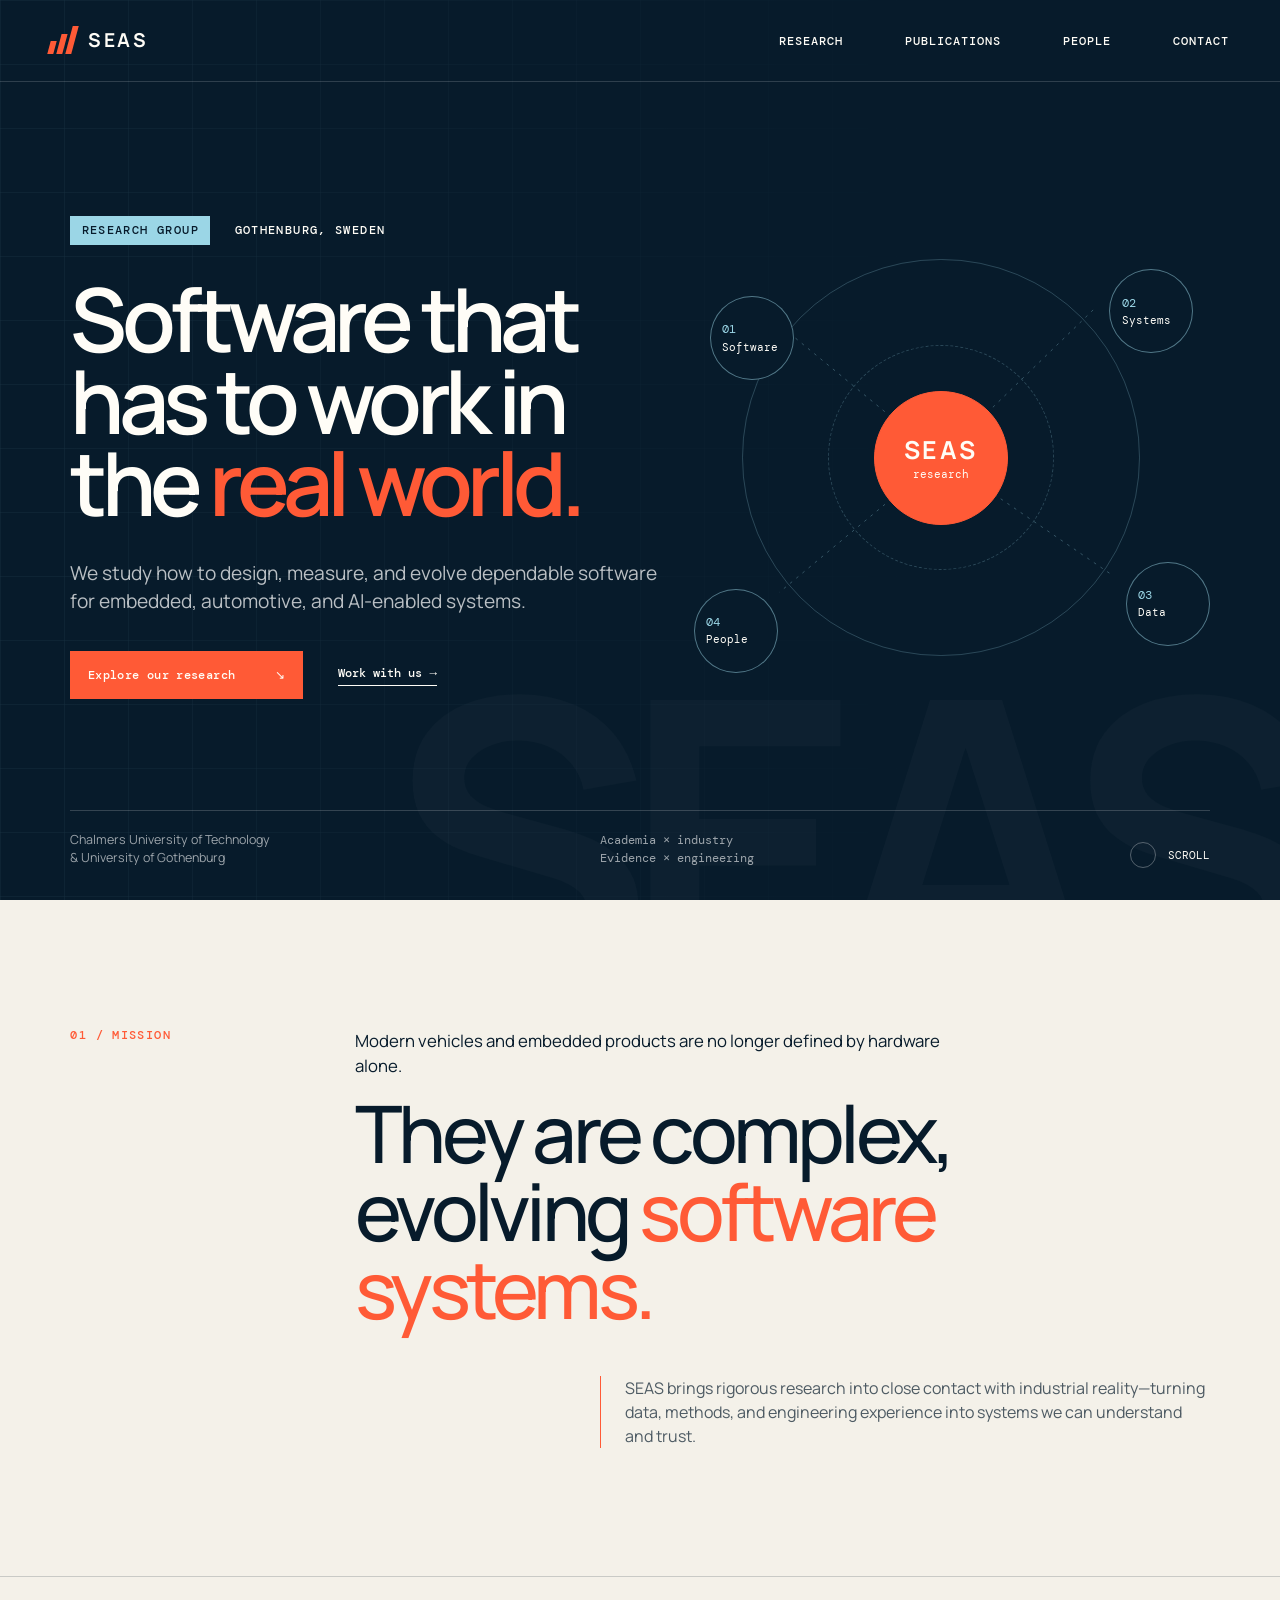
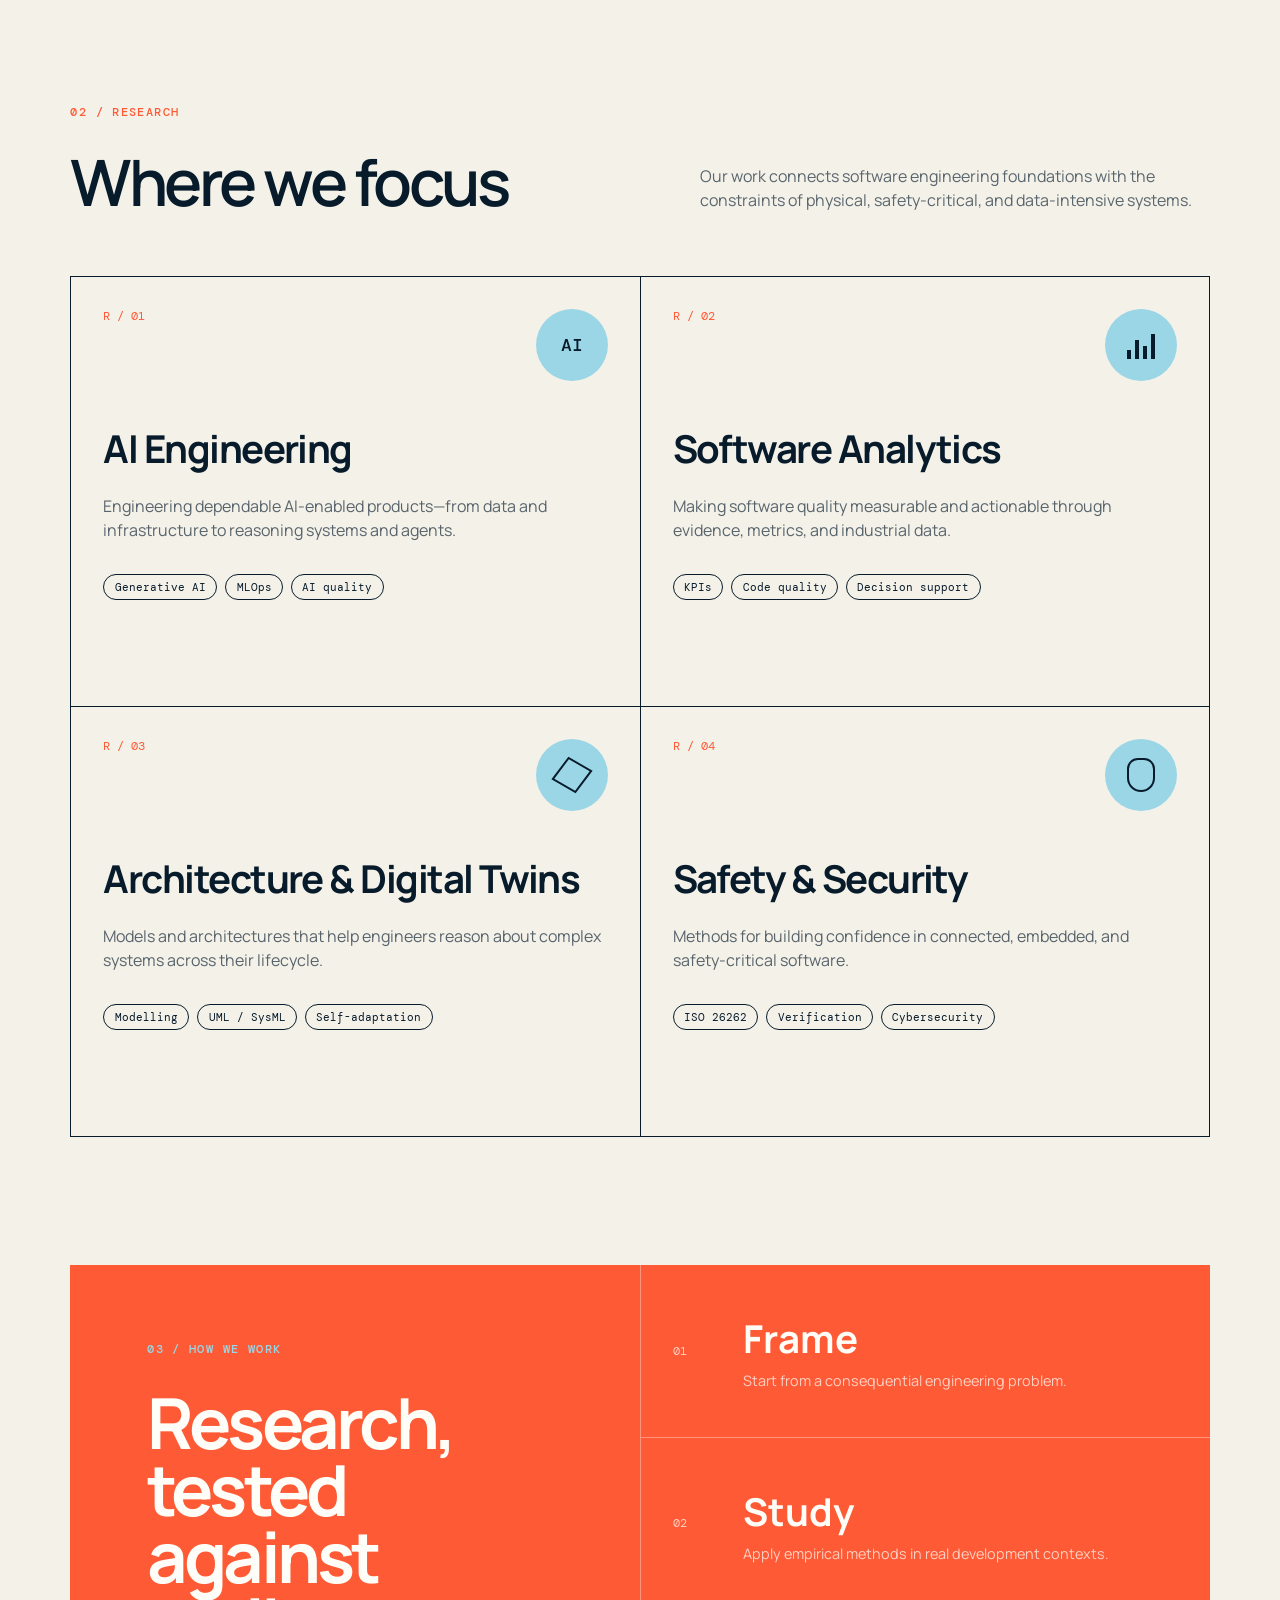
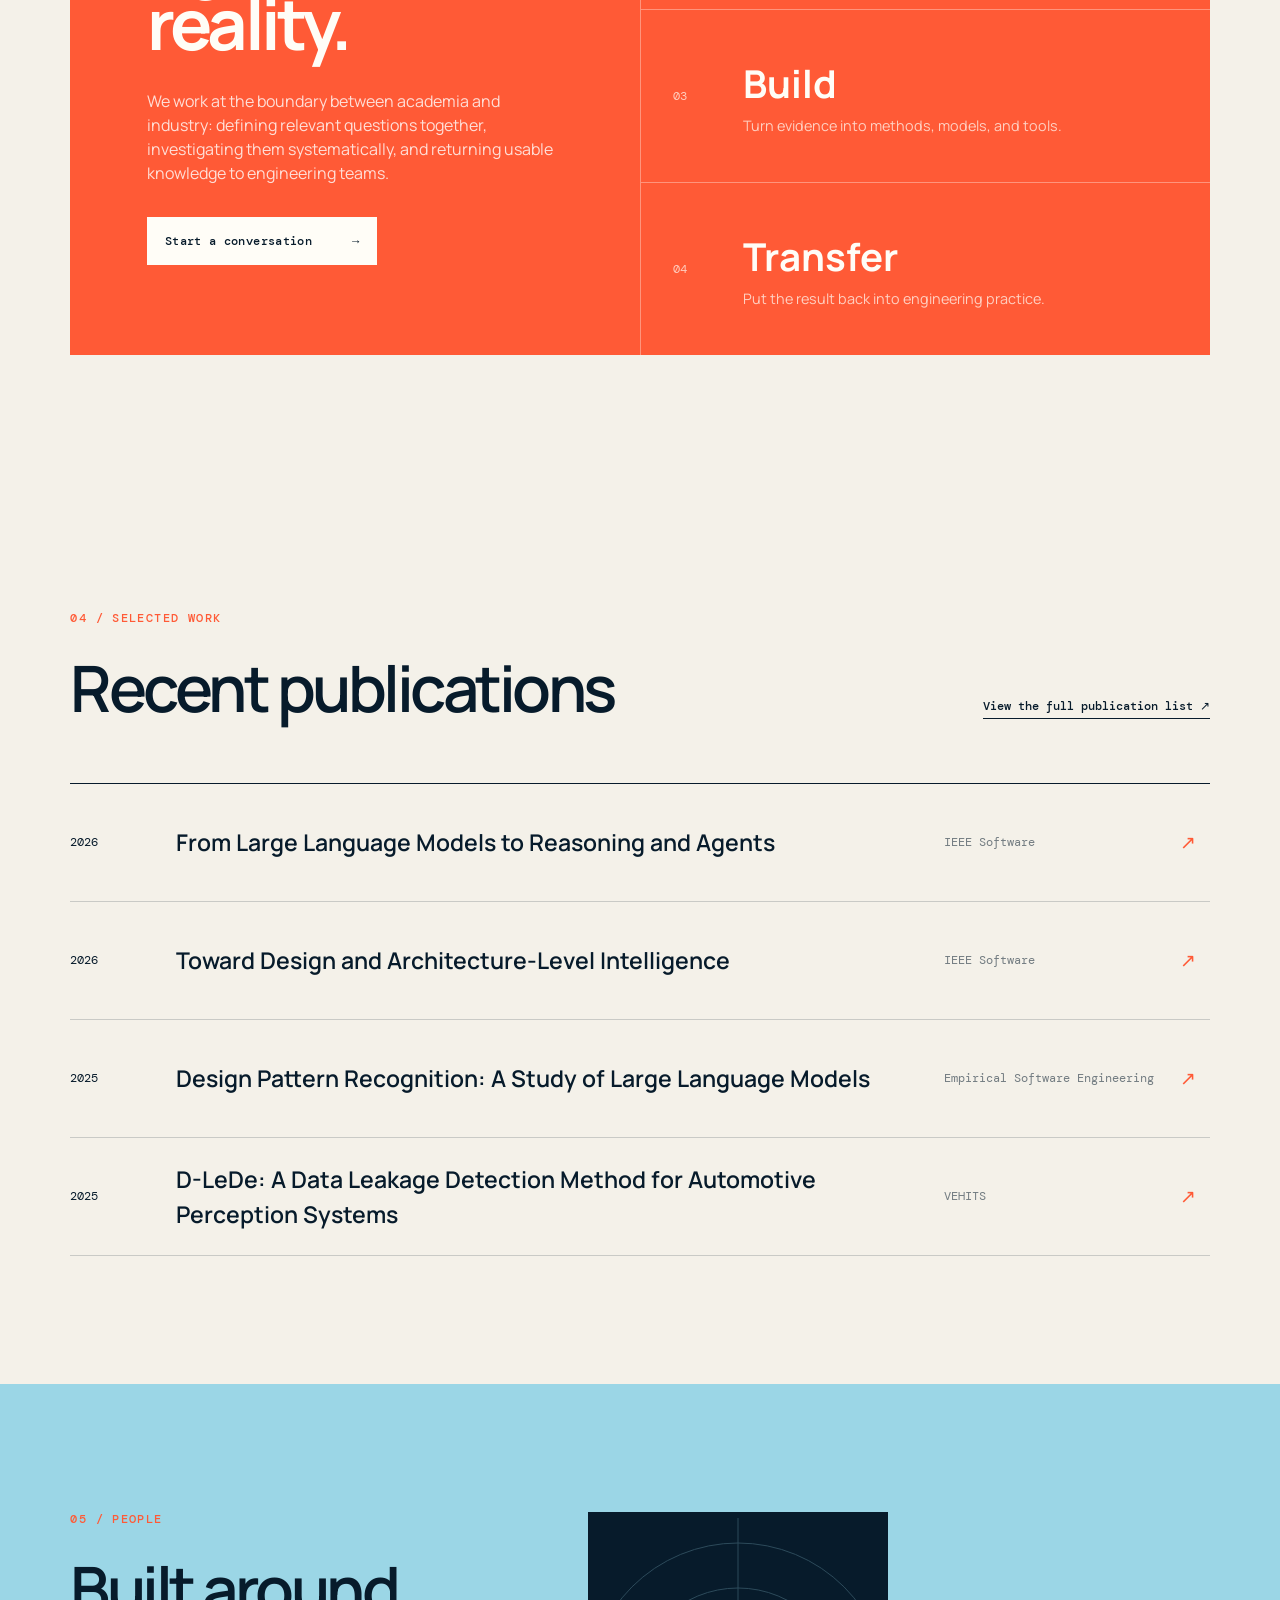
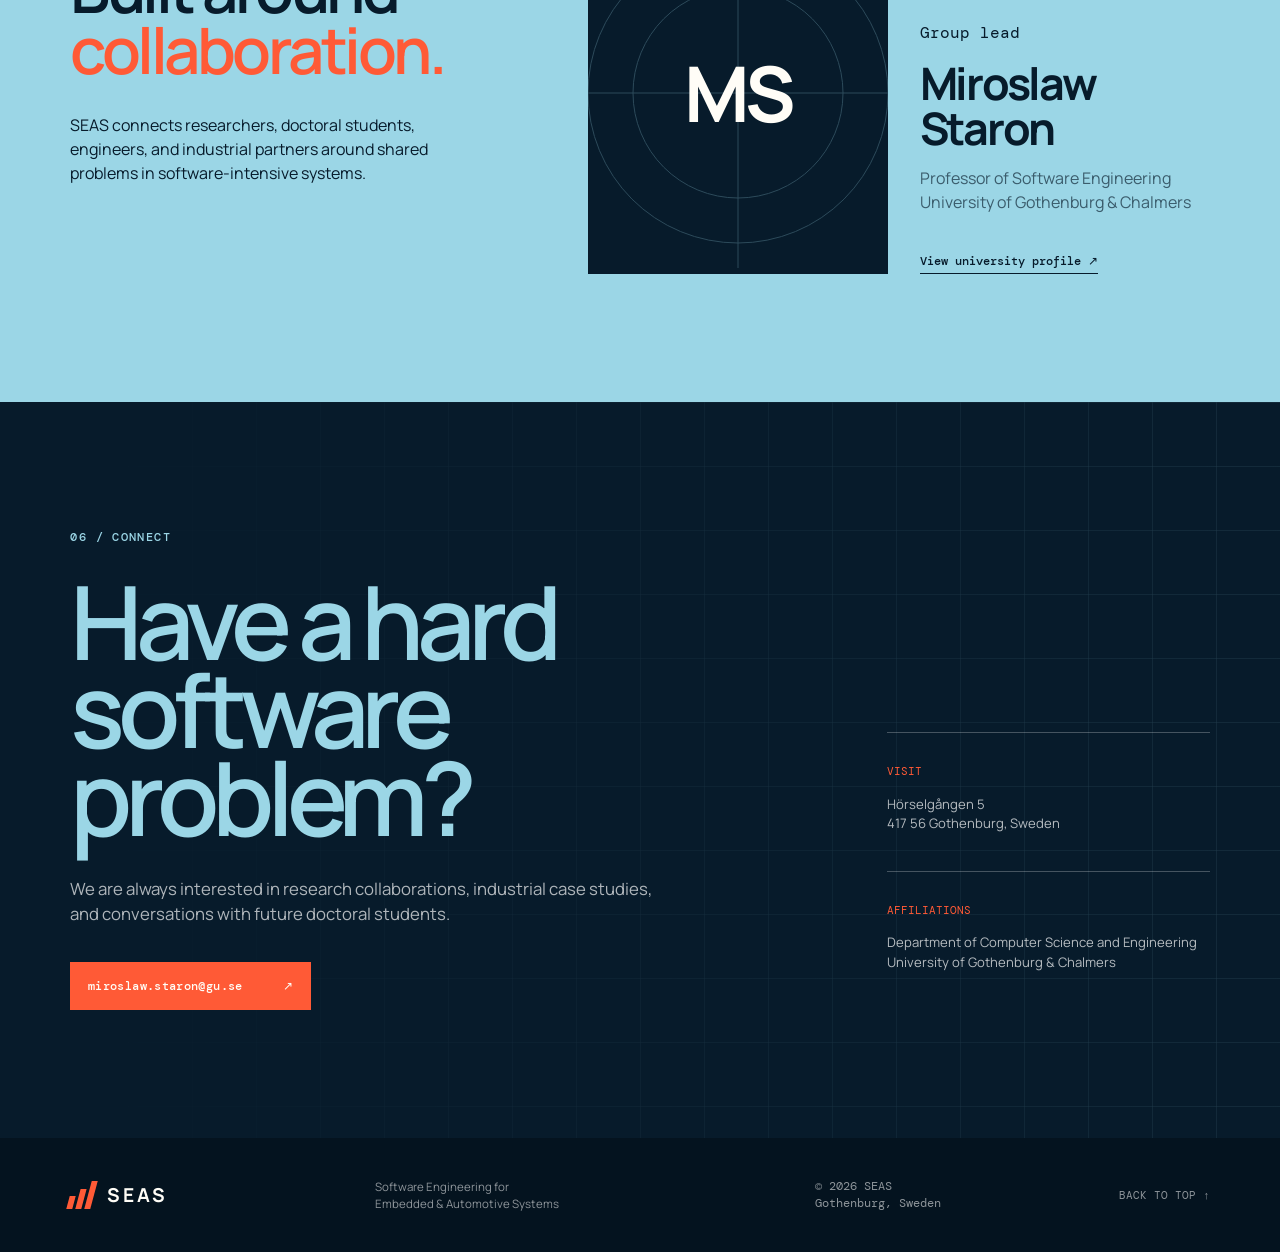
==== index.html @ 938ba0b6 "Build SEAS research group website" ====
<!doctype html>
<html lang="en">
<head>
  <meta charset="utf-8">
  <meta name="viewport" content="width=device-width, initial-scale=1">
  <meta name="description" content="SEAS researches how to engineer dependable software for embedded, automotive, and AI-enabled systems.">
  <meta name="theme-color" content="#071b2b">
  <meta property="og:title" content="SEAS — Software Engineering for Embedded & Automotive Systems">
  <meta property="og:description" content="Researching dependable software for the systems that move through the real world.">
  <meta property="og:type" content="website">
  <title>SEAS — Software Engineering for Embedded & Automotive Systems</title>
  <link rel="icon" href="assets/favicon.svg" type="image/svg+xml">
  <link rel="manifest" href="site.webmanifest">
  <link rel="preconnect" href="https://fonts.googleapis.com">
  <link rel="preconnect" href="https://fonts.gstatic.com" crossorigin>
  <link href="https://fonts.googleapis.com/css2?family=DM+Mono:wght@400;500&family=Manrope:wght@400;500;600;700&display=swap" rel="stylesheet">
  <link rel="stylesheet" href="styles.css">
</head>
<body>
  <a class="skip-link" href="#main">Skip to content</a>

  <header class="site-header" data-header>
    <a class="brand" href="#top" aria-label="SEAS home">
      <span class="brand-mark" aria-hidden="true"><i></i><i></i><i></i></span>
      <span>SEAS</span>
    </a>
    <nav class="desktop-nav" aria-label="Primary navigation">
      <a href="#research">Research</a>
      <a href="#publications">Publications</a>
      <a href="#people">People</a>
      <a href="#contact">Contact</a>
    </nav>
    <button class="menu-button" type="button" aria-expanded="false" aria-controls="mobile-menu" data-menu-button>
      <span></span><span></span><span class="sr-only">Open menu</span>
    </button>
    <nav class="mobile-nav" id="mobile-menu" aria-label="Mobile navigation" data-mobile-menu>
      <a href="#research">Research</a>
      <a href="#publications">Publications</a>
      <a href="#people">People</a>
      <a href="#contact">Contact</a>
    </nav>
  </header>

  <main id="main">
    <section class="hero" id="top">
      <div class="hero-grid" aria-hidden="true"></div>
      <div class="hero-copy reveal">
        <p class="eyebrow"><span>Research group</span> Gothenburg, Sweden</p>
        <h1>Software that has to work in the <em>real world.</em></h1>
        <p class="hero-intro">We study how to design, measure, and evolve dependable software for embedded, automotive, and AI-enabled systems.</p>
        <div class="hero-actions">
          <a class="button button-primary" href="#research">Explore our research <span aria-hidden="true">↘</span></a>
          <a class="text-link" href="#contact">Work with us <span aria-hidden="true">→</span></a>
        </div>
      </div>

      <div class="system-map reveal" aria-label="Illustration connecting software, systems, data, and people">
        <div class="map-orbit orbit-one"></div>
        <div class="map-orbit orbit-two"></div>
        <div class="map-node map-core"><span>SEAS</span><small>research</small></div>
        <div class="map-node node-a"><span>01</span><small>Software</small></div>
        <div class="map-node node-b"><span>02</span><small>Systems</small></div>
        <div class="map-node node-c"><span>03</span><small>Data</small></div>
        <div class="map-node node-d"><span>04</span><small>People</small></div>
        <svg viewBox="0 0 600 600" aria-hidden="true">
          <path d="M300 300 L130 160 M300 300 L470 135 M300 300 L490 430 M300 300 L120 450"/>
        </svg>
      </div>

      <div class="hero-foot reveal">
        <p>Chalmers University of Technology<br>&amp; University of Gothenburg</p>
        <p class="mono">Academia × industry<br>Evidence × engineering</p>
        <a href="#research" class="scroll-cue" aria-label="Scroll to research"><span></span>Scroll</a>
      </div>
    </section>

    <section class="statement section-pad">
      <p class="section-index">01 / Mission</p>
      <div class="statement-copy reveal">
        <p>Modern vehicles and embedded products are no longer defined by hardware alone.</p>
        <h2>They are complex, evolving <span>software systems.</span></h2>
        <p class="statement-note">SEAS brings rigorous research into close contact with industrial reality—turning data, methods, and engineering experience into systems we can understand and trust.</p>
      </div>
    </section>

    <section class="research section-pad" id="research">
      <div class="section-heading reveal">
        <div>
          <p class="section-index">02 / Research</p>
          <h2>Where we focus</h2>
        </div>
        <p>Our work connects software engineering foundations with the constraints of physical, safety-critical, and data-intensive systems.</p>
      </div>

      <div class="research-grid">
        <article class="research-card reveal">
          <p class="card-number">R / 01</p>
          <div class="card-symbol" aria-hidden="true"><span>AI</span></div>
          <h3>AI Engineering</h3>
          <p>Engineering dependable AI-enabled products—from data and infrastructure to reasoning systems and agents.</p>
          <ul><li>Generative AI</li><li>MLOps</li><li>AI quality</li></ul>
        </article>
        <article class="research-card reveal">
          <p class="card-number">R / 02</p>
          <div class="card-symbol symbol-bars" aria-hidden="true"><i></i><i></i><i></i><i></i></div>
          <h3>Software Analytics</h3>
          <p>Making software quality measurable and actionable through evidence, metrics, and industrial data.</p>
          <ul><li>KPIs</li><li>Code quality</li><li>Decision support</li></ul>
        </article>
        <article class="research-card reveal">
          <p class="card-number">R / 03</p>
          <div class="card-symbol symbol-cube" aria-hidden="true"><i></i></div>
          <h3>Architecture &amp; Digital Twins</h3>
          <p>Models and architectures that help engineers reason about complex systems across their lifecycle.</p>
          <ul><li>Modelling</li><li>UML / SysML</li><li>Self-adaptation</li></ul>
        </article>
        <article class="research-card reveal">
          <p class="card-number">R / 04</p>
          <div class="card-symbol symbol-shield" aria-hidden="true"><i></i></div>
          <h3>Safety &amp; Security</h3>
          <p>Methods for building confidence in connected, embedded, and safety-critical software.</p>
          <ul><li>ISO 26262</li><li>Verification</li><li>Cybersecurity</li></ul>
        </article>
      </div>
    </section>

    <section class="method section-pad">
      <div class="method-panel reveal">
        <div class="method-copy">
          <p class="section-index light">03 / How we work</p>
          <h2>Research, tested<br>against reality.</h2>
          <p>We work at the boundary between academia and industry: defining relevant questions together, investigating them systematically, and returning usable knowledge to engineering teams.</p>
          <a class="button button-light" href="#contact">Start a conversation <span aria-hidden="true">→</span></a>
        </div>
        <ol class="method-steps">
          <li><span>01</span><div><strong>Frame</strong><small>Start from a consequential engineering problem.</small></div></li>
          <li><span>02</span><div><strong>Study</strong><small>Apply empirical methods in real development contexts.</small></div></li>
          <li><span>03</span><div><strong>Build</strong><small>Turn evidence into methods, models, and tools.</small></div></li>
          <li><span>04</span><div><strong>Transfer</strong><small>Put the result back into engineering practice.</small></div></li>
        </ol>
      </div>
    </section>

    <section class="publications section-pad" id="publications">
      <div class="section-heading reveal">
        <div>
          <p class="section-index">04 / Selected work</p>
          <h2>Recent publications</h2>
        </div>
        <a class="text-link" href="https://www.gu.se/en/about/find-staff/miroslawstaron" target="_blank" rel="noopener">View the full publication list <span aria-hidden="true">↗</span></a>
      </div>

      <div class="publication-list reveal">
        <a class="publication" href="https://research.chalmers.se/en/person/miroslaw" target="_blank" rel="noopener">
          <span class="pub-year">2026</span>
          <span class="pub-title">From Large Language Models to Reasoning and Agents</span>
          <span class="pub-type">IEEE Software</span>
          <span class="pub-arrow" aria-hidden="true">↗</span>
        </a>
        <a class="publication" href="https://research.chalmers.se/en/person/miroslaw" target="_blank" rel="noopener">
          <span class="pub-year">2026</span>
          <span class="pub-title">Toward Design and Architecture-Level Intelligence</span>
          <span class="pub-type">IEEE Software</span>
          <span class="pub-arrow" aria-hidden="true">↗</span>
        </a>
        <a class="publication" href="https://www.gu.se/en/about/find-staff/miroslawstaron" target="_blank" rel="noopener">
          <span class="pub-year">2025</span>
          <span class="pub-title">Design Pattern Recognition: A Study of Large Language Models</span>
          <span class="pub-type">Empirical Software Engineering</span>
          <span class="pub-arrow" aria-hidden="true">↗</span>
        </a>
        <a class="publication" href="https://www.gu.se/en/about/find-staff/miroslawstaron" target="_blank" rel="noopener">
          <span class="pub-year">2025</span>
          <span class="pub-title">D-LeDe: A Data Leakage Detection Method for Automotive Perception Systems</span>
          <span class="pub-type">VEHITS</span>
          <span class="pub-arrow" aria-hidden="true">↗</span>
        </a>
      </div>
    </section>

    <section class="people section-pad" id="people">
      <div class="people-intro reveal">
        <p class="section-index">05 / People</p>
        <h2>Built around<br><span>collaboration.</span></h2>
        <p>SEAS connects researchers, doctoral students, engineers, and industrial partners around shared problems in software-intensive systems.</p>
      </div>
      <article class="lead-card reveal">
        <div class="portrait" aria-hidden="true">
          <span>MS</span>
          <svg viewBox="0 0 420 420"><circle cx="210" cy="210" r="150"/><circle cx="210" cy="210" r="105"/><path d="M35 210h350M210 35v350"/></svg>
        </div>
        <div class="lead-info">
          <p class="mono">Group lead</p>
          <h3>Miroslaw Staron</h3>
          <p>Professor of Software Engineering<br>University of Gothenburg &amp; Chalmers</p>
          <a class="text-link" href="https://www.gu.se/en/about/find-staff/miroslawstaron" target="_blank" rel="noopener">View university profile <span aria-hidden="true">↗</span></a>
        </div>
      </article>
    </section>

    <section class="contact" id="contact">
      <div class="contact-grid" aria-hidden="true"></div>
      <div class="contact-copy reveal">
        <p class="section-index light">06 / Connect</p>
        <h2>Have a hard<br>software problem?</h2>
        <p>We are always interested in research collaborations, industrial case studies, and conversations with future doctoral students.</p>
        <a class="button button-primary" href="mailto:miroslaw.staron@gu.se">miroslaw.staron@gu.se <span aria-hidden="true">↗</span></a>
      </div>
      <div class="contact-meta reveal">
        <div><span>Visit</span><p>Hörselgången 5<br>417 56 Gothenburg, Sweden</p></div>
        <div><span>Affiliations</span><p>Department of Computer Science and Engineering<br>University of Gothenburg &amp; Chalmers</p></div>
      </div>
    </section>
  </main>

  <footer>
    <a class="brand footer-brand" href="#top"><span class="brand-mark" aria-hidden="true"><i></i><i></i><i></i></span><span>SEAS</span></a>
    <p>Software Engineering for<br>Embedded &amp; Automotive Systems</p>
    <p class="mono">© <span data-year></span> SEAS<br>Gothenburg, Sweden</p>
    <a href="#top" class="back-top">Back to top ↑</a>
  </footer>

  <script src="script.js"></script>
</body>
</html>
---- styles.css ----
:root {
  --ink: #071b2b;
  --ink-2: #102f45;
  --paper: #f4f1e9;
  --white: #fffdf7;
  --orange: #ff5a36;
  --sky: #9bd6e6;
  --line: rgba(7, 27, 43, .18);
  --mono: "DM Mono", monospace;
  --sans: "Manrope", sans-serif;
}

* { box-sizing: border-box; }
html { scroll-behavior: smooth; }
body { margin: 0; color: var(--ink); background: var(--paper); font-family: var(--sans); line-height: 1.5; }
a { color: inherit; }
button, a { -webkit-tap-highlight-color: transparent; }
::selection { color: var(--white); background: var(--orange); }
.skip-link { position: fixed; left: 1rem; top: -5rem; z-index: 100; padding: .75rem 1rem; background: var(--white); }
.skip-link:focus { top: 1rem; }
.sr-only { position: absolute; width: 1px; height: 1px; padding: 0; margin: -1px; overflow: hidden; clip: rect(0,0,0,0); white-space: nowrap; border: 0; }

.site-header { position: fixed; z-index: 20; top: 0; left: 0; width: 100%; height: 82px; display: flex; align-items: center; justify-content: space-between; padding: 0 clamp(1.25rem, 4vw, 4.5rem); color: var(--white); border-bottom: 1px solid rgba(255,255,255,.16); transition: background .3s, height .3s; }
.site-header.scrolled { height: 68px; background: rgba(7,27,43,.94); backdrop-filter: blur(14px); }
.brand { display: flex; align-items: center; gap: .8rem; text-decoration: none; font-weight: 700; font-size: 1.2rem; letter-spacing: .14em; }
.brand-mark { display: grid; grid-template-columns: repeat(3, 6px); align-items: end; gap: 3px; width: 24px; height: 28px; transform: skew(-15deg); }
.brand-mark i { display: block; background: var(--orange); }
.brand-mark i:nth-child(1) { height: 45%; }
.brand-mark i:nth-child(2) { height: 72%; }
.brand-mark i:nth-child(3) { height: 100%; }
.desktop-nav { display: flex; gap: 2.4rem; }
.desktop-nav a { color: inherit; font: 500 .76rem var(--mono); letter-spacing: .08em; text-decoration: none; text-transform: uppercase; }
.desktop-nav a::before { content: "// "; color: var(--orange); opacity: 0; transition: opacity .2s; }
.desktop-nav a:hover::before { opacity: 1; }
.menu-button, .mobile-nav { display: none; }

.hero { position: relative; min-height: 900px; height: 100svh; overflow: hidden; color: var(--white); background: var(--ink); display: grid; grid-template-columns: 1.15fr .85fr; align-items: center; padding: 120px clamp(1.25rem, 5.5vw, 6.5rem) 105px; }
.hero-grid, .contact-grid { position: absolute; inset: 0; opacity: .12; background-image: linear-gradient(rgba(155,214,230,.42) 1px, transparent 1px), linear-gradient(90deg, rgba(155,214,230,.42) 1px, transparent 1px); background-size: 64px 64px; mask-image: linear-gradient(to right, #000, transparent 75%); }
.hero::after { content: "SEAS"; position: absolute; right: -1.5vw; bottom: -8vw; color: rgba(255,255,255,.025); font-size: 32vw; font-weight: 700; line-height: .8; letter-spacing: -.08em; }
.hero-copy { position: relative; z-index: 2; max-width: 850px; }
.eyebrow, .section-index { margin: 0 0 2rem; font: 500 .72rem var(--mono); letter-spacing: .12em; text-transform: uppercase; }
.eyebrow span { display: inline-block; margin-right: 1rem; padding: .45rem .7rem; color: var(--ink); background: var(--sky); }
.hero h1 { max-width: 850px; margin: 0; font-size: clamp(3.7rem, 6.9vw, 7.7rem); line-height: .93; letter-spacing: -.065em; font-weight: 600; }
.hero h1 em { color: var(--orange); font-style: normal; }
.hero-intro { max-width: 640px; margin: 2.2rem 0; color: rgba(255,255,255,.72); font-size: clamp(1.05rem, 1.5vw, 1.35rem); }
.hero-actions { display: flex; align-items: center; gap: 2.2rem; }
.button { display: inline-flex; align-items: center; justify-content: space-between; gap: 2.5rem; min-width: 220px; padding: 1rem 1.1rem; font: 500 .76rem var(--mono); letter-spacing: .03em; text-decoration: none; transition: transform .2s, background .2s; }
.button:hover { transform: translateY(-3px); }
.button-primary { color: var(--white); background: var(--orange); }
.button-light { color: var(--ink); background: var(--white); }
.text-link { display: inline-block; font: 500 .78rem var(--mono); text-decoration: none; border-bottom: 1px solid currentColor; padding-bottom: .25rem; }
.text-link span { display: inline-block; transition: transform .2s; }
.text-link:hover span { transform: translate(3px, -3px); }

.system-map { position: relative; z-index: 2; justify-self: end; width: min(42vw, 570px); aspect-ratio: 1; }
.system-map svg { position: absolute; inset: 0; width: 100%; height: 100%; }
.system-map path { fill: none; stroke: rgba(155,214,230,.35); stroke-width: 1; stroke-dasharray: 3 6; }
.map-orbit { position: absolute; border: 1px solid rgba(155,214,230,.24); border-radius: 50%; }
.orbit-one { inset: 13%; }
.orbit-two { inset: 29%; border-style: dashed; animation: rotate 24s linear infinite; }
.map-node { position: absolute; z-index: 2; display: flex; flex-direction: column; justify-content: center; width: 84px; aspect-ratio: 1; padding: .7rem; border: 1px solid rgba(155,214,230,.5); border-radius: 50%; color: var(--sky); background: var(--ink); font-family: var(--mono); }
.map-node span { font-size: .72rem; }
.map-node small { color: var(--white); font-size: .68rem; }
.map-core { inset: 50% auto auto 50%; width: 134px; transform: translate(-50%,-50%); color: var(--white); background: var(--orange); border-color: var(--orange); text-align: center; align-items: center; }
.map-core span { font: 700 1.55rem var(--sans); letter-spacing: .1em; }
.node-a { left: 7%; top: 20%; }
.node-b { right: 3%; top: 15%; }
.node-c { right: 0; bottom: 15%; }
.node-d { left: 4%; bottom: 10%; }
.hero-foot { position: absolute; z-index: 3; left: clamp(1.25rem, 5.5vw, 6.5rem); right: clamp(1.25rem, 5.5vw, 6.5rem); bottom: 2rem; display: grid; grid-template-columns: 1fr 1fr auto; align-items: end; padding-top: 1.2rem; border-top: 1px solid rgba(255,255,255,.18); }
.hero-foot p { margin: 0; color: rgba(255,255,255,.6); font-size: .78rem; }
.mono { font-family: var(--mono); }
.scroll-cue { display: flex; gap: .7rem; align-items: center; font: .7rem var(--mono); text-decoration: none; text-transform: uppercase; }
.scroll-cue span { width: 26px; height: 26px; border: 1px solid rgba(255,255,255,.3); border-radius: 50%; }

.section-pad { padding: clamp(5.5rem, 10vw, 10rem) clamp(1.25rem, 5.5vw, 6.5rem); }
.section-index { color: var(--orange); }
.section-index.light { color: var(--sky); }
.statement { display: grid; grid-template-columns: 1fr 3fr; border-bottom: 1px solid var(--line); }
.statement-copy > p:first-child { max-width: 600px; margin: 0 0 1rem; font-size: 1.05rem; }
.statement h2 { max-width: 1100px; margin: 0; font-size: clamp(3rem, 6.2vw, 7rem); font-weight: 500; line-height: .98; letter-spacing: -.06em; }
.statement h2 span { color: var(--orange); }
.statement-note { max-width: 610px; margin: 3rem 0 0 auto; padding-left: 1.5rem; border-left: 1px solid var(--orange); color: rgba(7,27,43,.7); }

.section-heading { display: flex; justify-content: space-between; align-items: end; margin-bottom: 4rem; }
.section-heading h2, .people h2 { margin: 0; font-size: clamp(3rem, 5vw, 5.8rem); line-height: .95; letter-spacing: -.055em; font-weight: 600; }
.section-heading > p { max-width: 510px; margin: 0; color: rgba(7,27,43,.65); }
.research-grid { display: grid; grid-template-columns: repeat(2, 1fr); border-top: 1px solid var(--ink); border-left: 1px solid var(--ink); }
.research-card { position: relative; min-height: 430px; padding: 2rem; border-right: 1px solid var(--ink); border-bottom: 1px solid var(--ink); transition: background .3s, color .3s; }
.research-card:hover { color: var(--white); background: var(--ink); }
.card-number { margin: 0; font: .72rem var(--mono); color: var(--orange); }
.research-card h3 { margin: 6rem 0 1rem; font-size: clamp(1.8rem, 3vw, 3rem); letter-spacing: -.04em; }
.research-card > p:not(.card-number) { max-width: 520px; color: rgba(7,27,43,.66); transition: color .3s; }
.research-card:hover > p:not(.card-number) { color: rgba(255,255,255,.65); }
.research-card ul { display: flex; gap: .5rem; list-style: none; padding: 0; margin: 2rem 0 0; flex-wrap: wrap; }
.research-card li { padding: .35rem .65rem; border: 1px solid currentColor; border-radius: 2rem; font: .66rem var(--mono); }
.card-symbol { position: absolute; right: 2rem; top: 2rem; display: grid; place-items: center; width: 72px; height: 72px; color: var(--ink); background: var(--sky); border-radius: 50%; font: 500 1.15rem var(--mono); transition: transform .4s; }
.research-card:hover .card-symbol { transform: rotate(8deg) scale(1.06); }
.symbol-bars { display: flex; gap: 4px; align-items: end; padding: 22px; }
.symbol-bars i { width: 6px; background: var(--ink); }
.symbol-bars i:nth-child(1) { height: 35%; }.symbol-bars i:nth-child(2) { height: 70%; }.symbol-bars i:nth-child(3) { height: 48%; }.symbol-bars i:nth-child(4) { height: 90%; }
.symbol-cube i { width: 28px; height: 28px; border: 2px solid var(--ink); transform: rotate(30deg) skew(-7deg); }
.symbol-shield i { width: 28px; height: 34px; border: 2px solid var(--ink); border-radius: 14px 14px 18px 18px; }

.method { padding-top: 0; }
.method-panel { display: grid; grid-template-columns: 1fr 1fr; min-height: 690px; color: var(--white); background: var(--orange); }
.method-copy { padding: clamp(2rem, 6vw, 6rem); }
.method-copy h2 { margin: 0; font-size: clamp(3rem, 5.5vw, 6rem); line-height: .95; letter-spacing: -.055em; }
.method-copy > p:not(.section-index) { max-width: 550px; margin: 2rem 0; color: rgba(255,255,255,.8); }
.method-steps { list-style: none; padding: 0; margin: 0; border-left: 1px solid rgba(255,255,255,.35); }
.method-steps li { display: grid; grid-template-columns: 70px 1fr; align-items: center; height: 25%; padding: 2rem; border-bottom: 1px solid rgba(255,255,255,.35); }
.method-steps li:last-child { border-bottom: 0; }
.method-steps > li > span { font: .72rem var(--mono); opacity: .7; }
.method-steps strong { display: block; font-size: clamp(1.8rem, 3vw, 3rem); }
.method-steps small { font-size: .9rem; opacity: .72; }

.publication-list { border-top: 1px solid var(--ink); }
.publication { display: grid; grid-template-columns: 90px 1fr 220px 30px; gap: 1rem; align-items: center; min-height: 118px; border-bottom: 1px solid var(--line); text-decoration: none; transition: padding .25s, background .25s; }
.publication:hover { padding: 0 1rem; background: rgba(155,214,230,.22); }
.pub-year, .pub-type { font: .72rem var(--mono); }
.pub-title { font-size: clamp(1.1rem, 1.8vw, 1.55rem); font-weight: 600; }
.pub-type { color: rgba(7,27,43,.55); }
.pub-arrow { color: var(--orange); font-size: 1.2rem; }

.people { display: grid; grid-template-columns: .8fr 1.2fr; gap: clamp(3rem, 8vw, 9rem); background: var(--sky); }
.people h2 span { color: var(--orange); }
.people-intro > p:last-child { max-width: 470px; margin-top: 2rem; }
.lead-card { display: grid; grid-template-columns: minmax(180px, 300px) 1fr; align-items: end; gap: 2rem; }
.portrait { position: relative; aspect-ratio: .83; display: grid; place-items: center; overflow: hidden; color: var(--white); background: var(--ink); }
.portrait > span { z-index: 2; font-size: clamp(3rem, 6vw, 6rem); font-weight: 700; letter-spacing: -.06em; }
.portrait svg { position: absolute; width: 140%; opacity: .25; animation: rotate 30s linear infinite; }
.portrait svg * { fill: none; stroke: var(--sky); }
.lead-info h3 { margin: .5rem 0 1rem; font-size: clamp(2rem, 3.5vw, 3.8rem); line-height: 1; letter-spacing: -.05em; }
.lead-info > p:not(.mono) { color: rgba(7,27,43,.65); }
.lead-info .text-link { margin-top: 1.4rem; }

.contact { position: relative; min-height: 720px; padding: clamp(5rem, 10vw, 9rem) clamp(1.25rem, 5.5vw, 6.5rem); color: var(--white); background: var(--ink); display: grid; grid-template-columns: 1.4fr .6fr; align-items: center; gap: 4rem; overflow: hidden; }
.contact-grid { opacity: .2; mask-image: linear-gradient(to left, #000, transparent 95%); }
.contact-copy, .contact-meta { position: relative; z-index: 2; }
.contact h2 { margin: 0; color: var(--sky); font-size: clamp(4rem, 8vw, 9rem); font-weight: 600; line-height: .86; letter-spacing: -.07em; }
.contact-copy > p:not(.section-index) { max-width: 590px; margin: 2.2rem 0; color: rgba(255,255,255,.68); font-size: 1.05rem; }
.contact-meta { align-self: end; }
.contact-meta div { padding: 1.5rem 0; border-top: 1px solid rgba(255,255,255,.25); }
.contact-meta span { color: var(--orange); font: .7rem var(--mono); text-transform: uppercase; }
.contact-meta p { color: rgba(255,255,255,.7); font-size: .82rem; }

footer { display: grid; grid-template-columns: 1fr 1.5fr 1fr auto; align-items: center; gap: 2rem; padding: 2.5rem clamp(1.25rem, 5.5vw, 6.5rem); background: #04131f; color: rgba(255,255,255,.55); font-size: .72rem; }
.footer-brand { color: var(--white); }
footer p { margin: 0; }
.back-top { font: .7rem var(--mono); text-decoration: none; text-transform: uppercase; }

.reveal { opacity: 0; transform: translateY(28px); transition: opacity .7s ease, transform .7s ease; }
.reveal.visible { opacity: 1; transform: none; }
@keyframes rotate { to { transform: rotate(360deg); } }

@media (max-width: 980px) {
  .hero { min-height: 900px; height: auto; grid-template-columns: 1fr; padding-top: 160px; }
  .hero-copy { align-self: start; }
  .system-map { position: absolute; right: -15vw; bottom: 30px; width: 62vw; opacity: .55; }
  .hero-foot { grid-template-columns: 1fr auto; }
  .hero-foot p:nth-child(2) { display: none; }
  .statement { grid-template-columns: 1fr; }
  .statement > .section-index { margin-bottom: 4rem; }
  .section-heading { align-items: start; gap: 2rem; }
  .method-panel { grid-template-columns: 1fr; }
  .method-steps { border-left: 0; border-top: 1px solid rgba(255,255,255,.35); }
  .method-steps li { min-height: 140px; }
  .publication { grid-template-columns: 70px 1fr 30px; }
  .pub-type { display: none; }
  .people { grid-template-columns: 1fr; }
  .contact { grid-template-columns: 1fr; }
  .contact-meta { align-self: auto; }
}

@media (max-width: 700px) {
  .site-header { height: 70px; }
  .desktop-nav { display: none; }
  .menu-button { display: flex; flex-direction: column; justify-content: center; gap: 6px; width: 44px; height: 44px; padding: 10px; color: inherit; background: none; border: 0; }
  .menu-button span:not(.sr-only) { display: block; width: 100%; height: 1px; background: currentColor; transition: transform .2s; }
  .menu-button[aria-expanded="true"] span:first-child { transform: translateY(3.5px) rotate(45deg); }
  .menu-button[aria-expanded="true"] span:nth-child(2) { transform: translateY(-3.5px) rotate(-45deg); }
  .mobile-nav { position: absolute; inset: 70px 0 auto; display: none; flex-direction: column; padding: 1rem 1.25rem 2rem; background: var(--ink); border-top: 1px solid rgba(255,255,255,.15); }
  .mobile-nav.open { display: flex; }
  .mobile-nav a { padding: 1rem 0; font-size: 1.4rem; text-decoration: none; border-bottom: 1px solid rgba(255,255,255,.12); }
  .hero { min-height: 820px; padding-top: 130px; padding-bottom: 120px; }
  .hero h1 { font-size: clamp(2.85rem, 13vw, 4.4rem); line-height: .98; }
  .hero-actions { align-items: flex-start; flex-direction: column; gap: 1.25rem; }
  .system-map { width: 95vw; right: -42vw; bottom: 45px; opacity: .34; }
  .hero-foot { grid-template-columns: 1fr; }
  .hero-foot .scroll-cue { display: none; }
  .section-heading { display: block; }
  .section-heading > p, .section-heading > a { margin-top: 1.5rem; }
  .research-grid { grid-template-columns: 1fr; }
  .research-card { min-height: 390px; }
  .method-copy { padding: 3rem 1.5rem; }
  .method-steps li { padding: 1.5rem; grid-template-columns: 52px 1fr; }
  .publication { min-height: 130px; grid-template-columns: 52px 1fr 20px; }
  .lead-card { grid-template-columns: 1fr; }
  .portrait { max-width: 320px; width: 100%; }
  .contact { min-height: 760px; }
  .contact h2 { font-size: clamp(3.7rem, 17vw, 6rem); }
  .contact .button { min-width: 100%; gap: 1rem; font-size: .68rem; }
  footer { grid-template-columns: 1fr 1fr; }
  footer > p:first-of-type { display: none; }
}

@media (prefers-reduced-motion: reduce) {
  html { scroll-behavior: auto; }
  *, *::before, *::after { animation-duration: .01ms !important; animation-iteration-count: 1 !important; transition-duration: .01ms !important; }
  .reveal { opacity: 1; transform: none; }
}
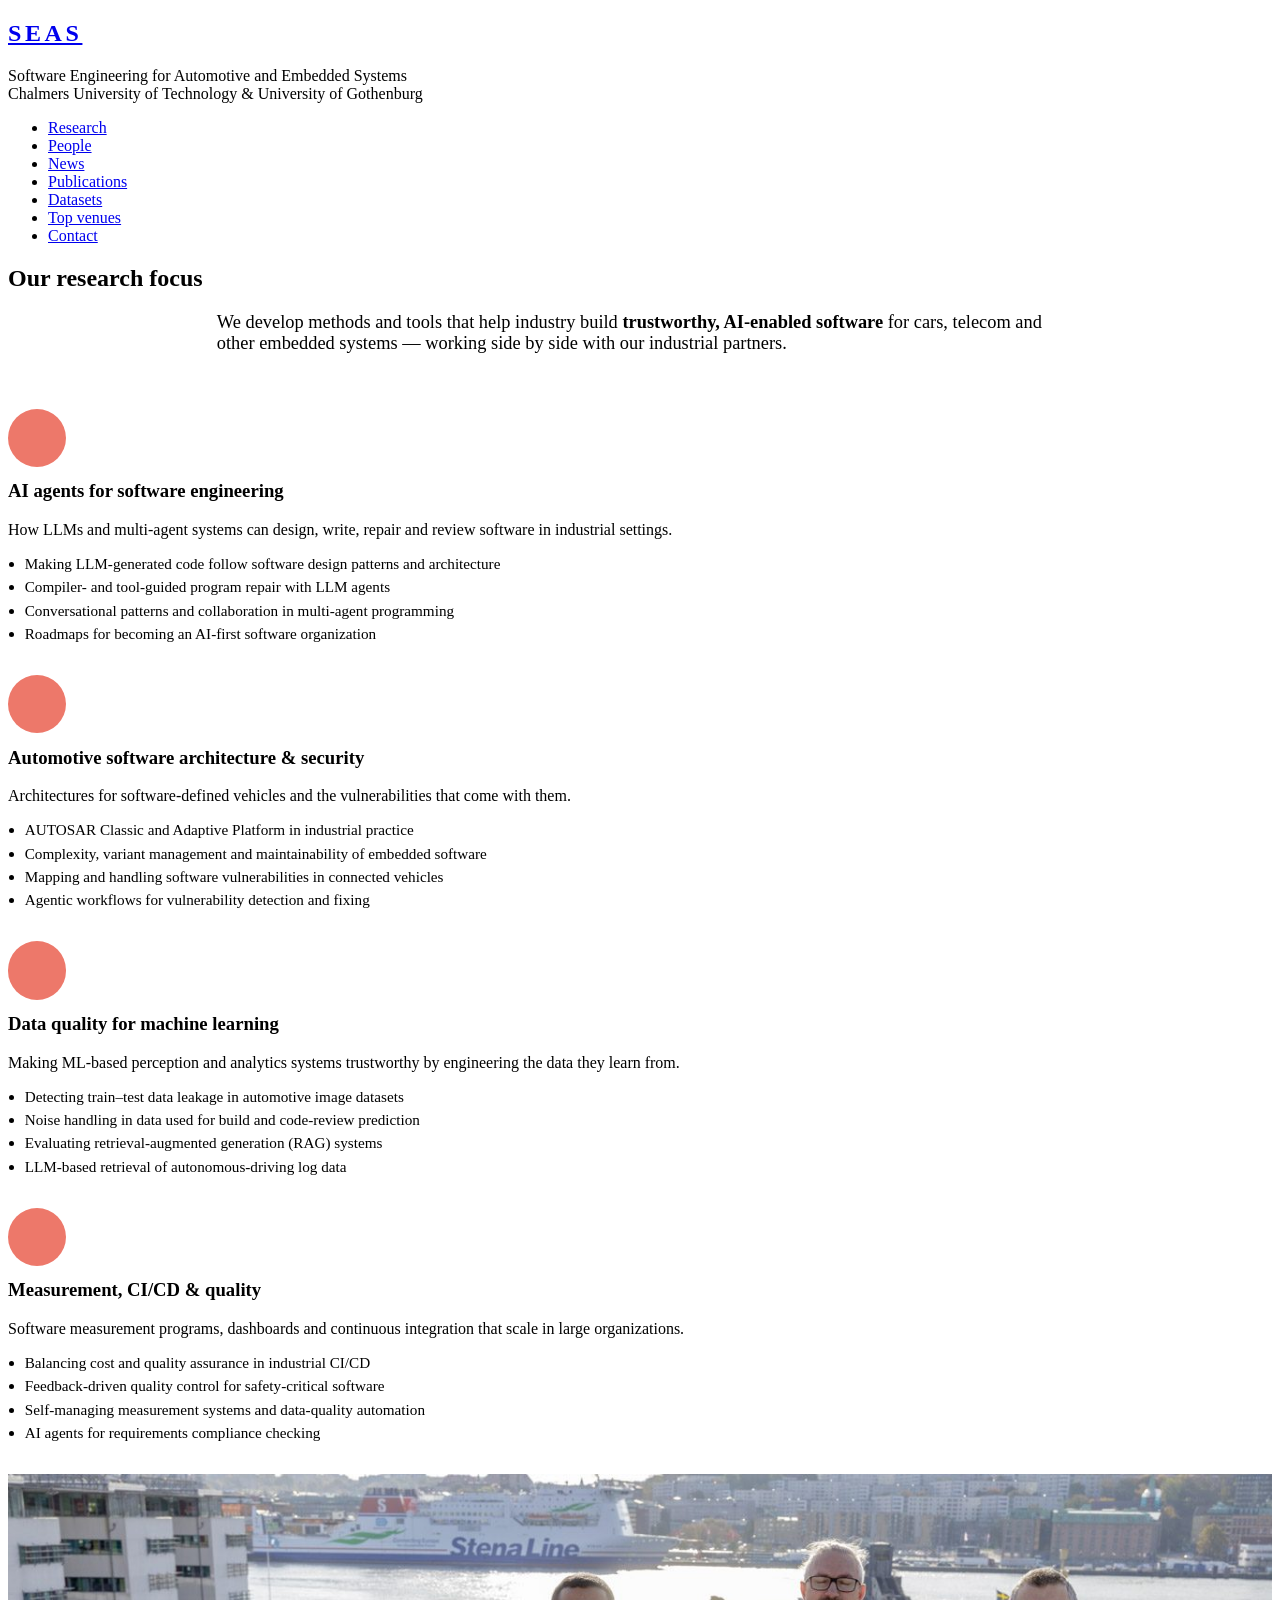
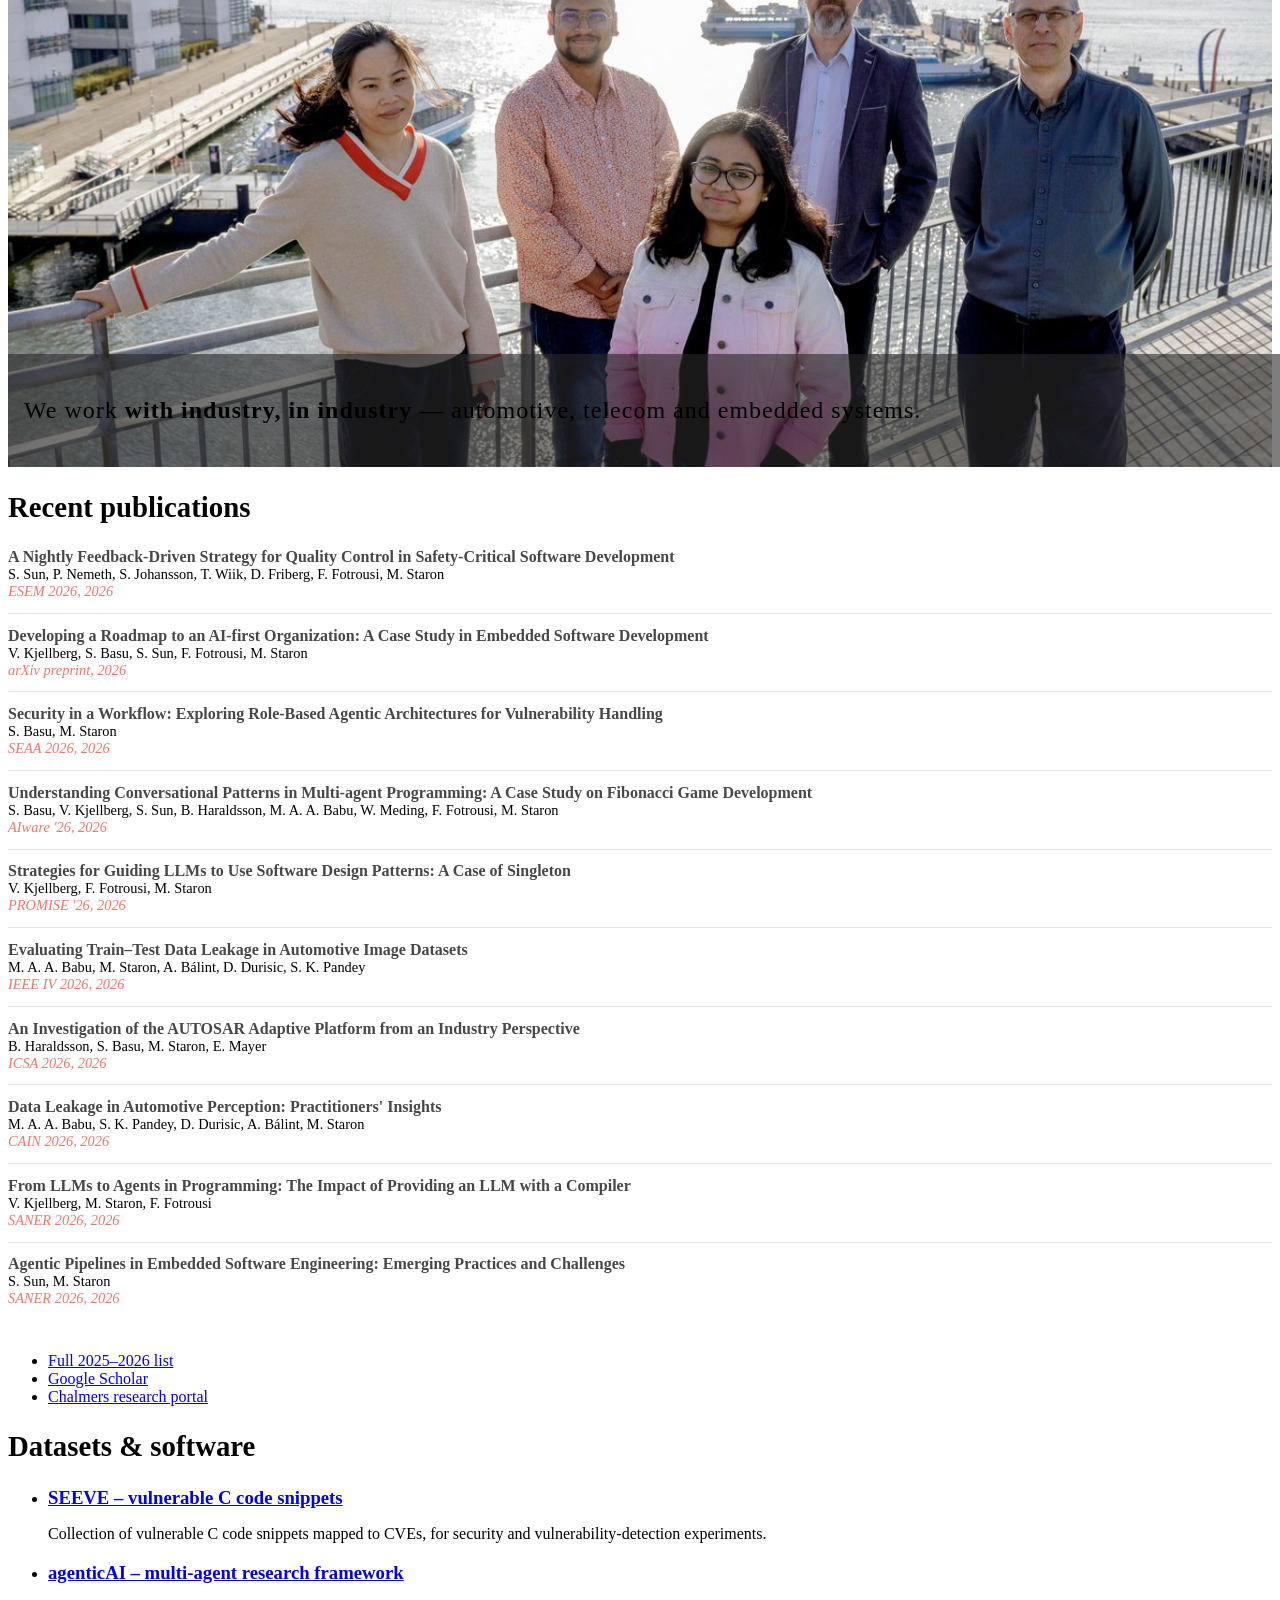
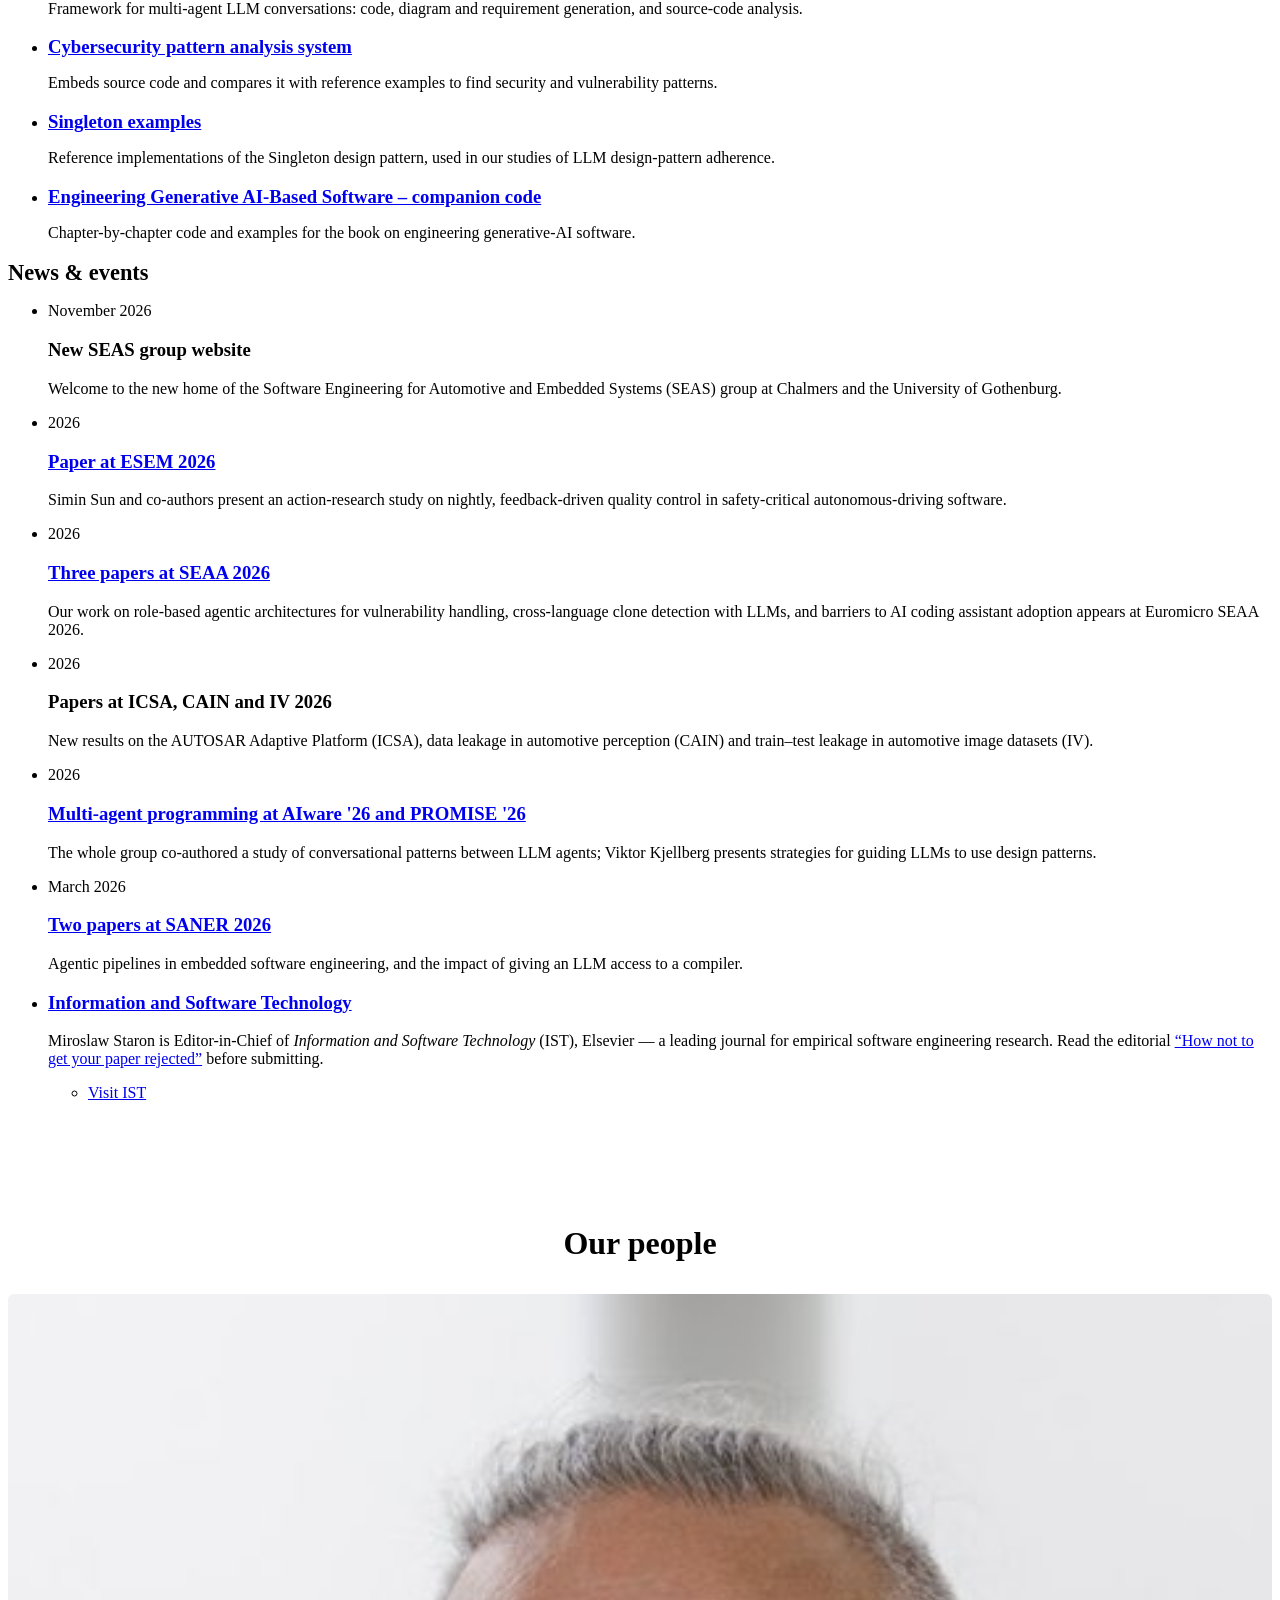
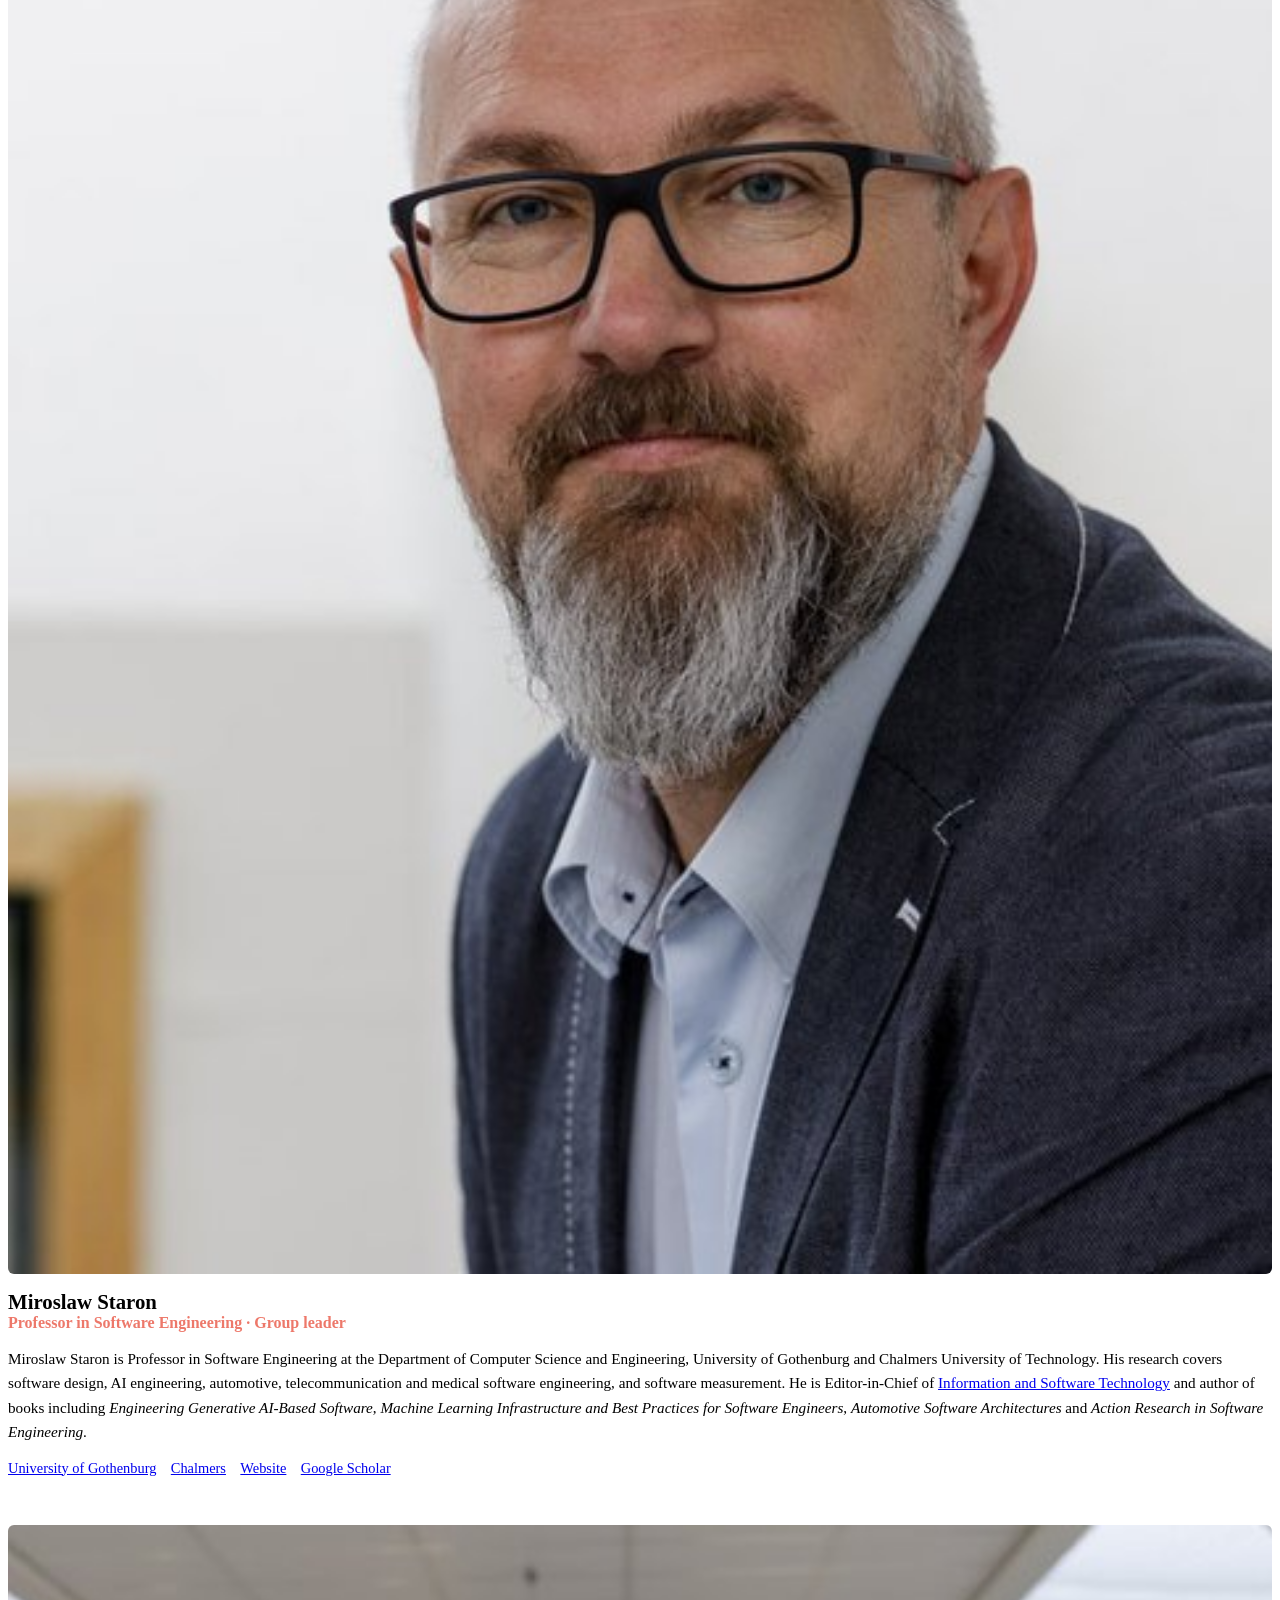
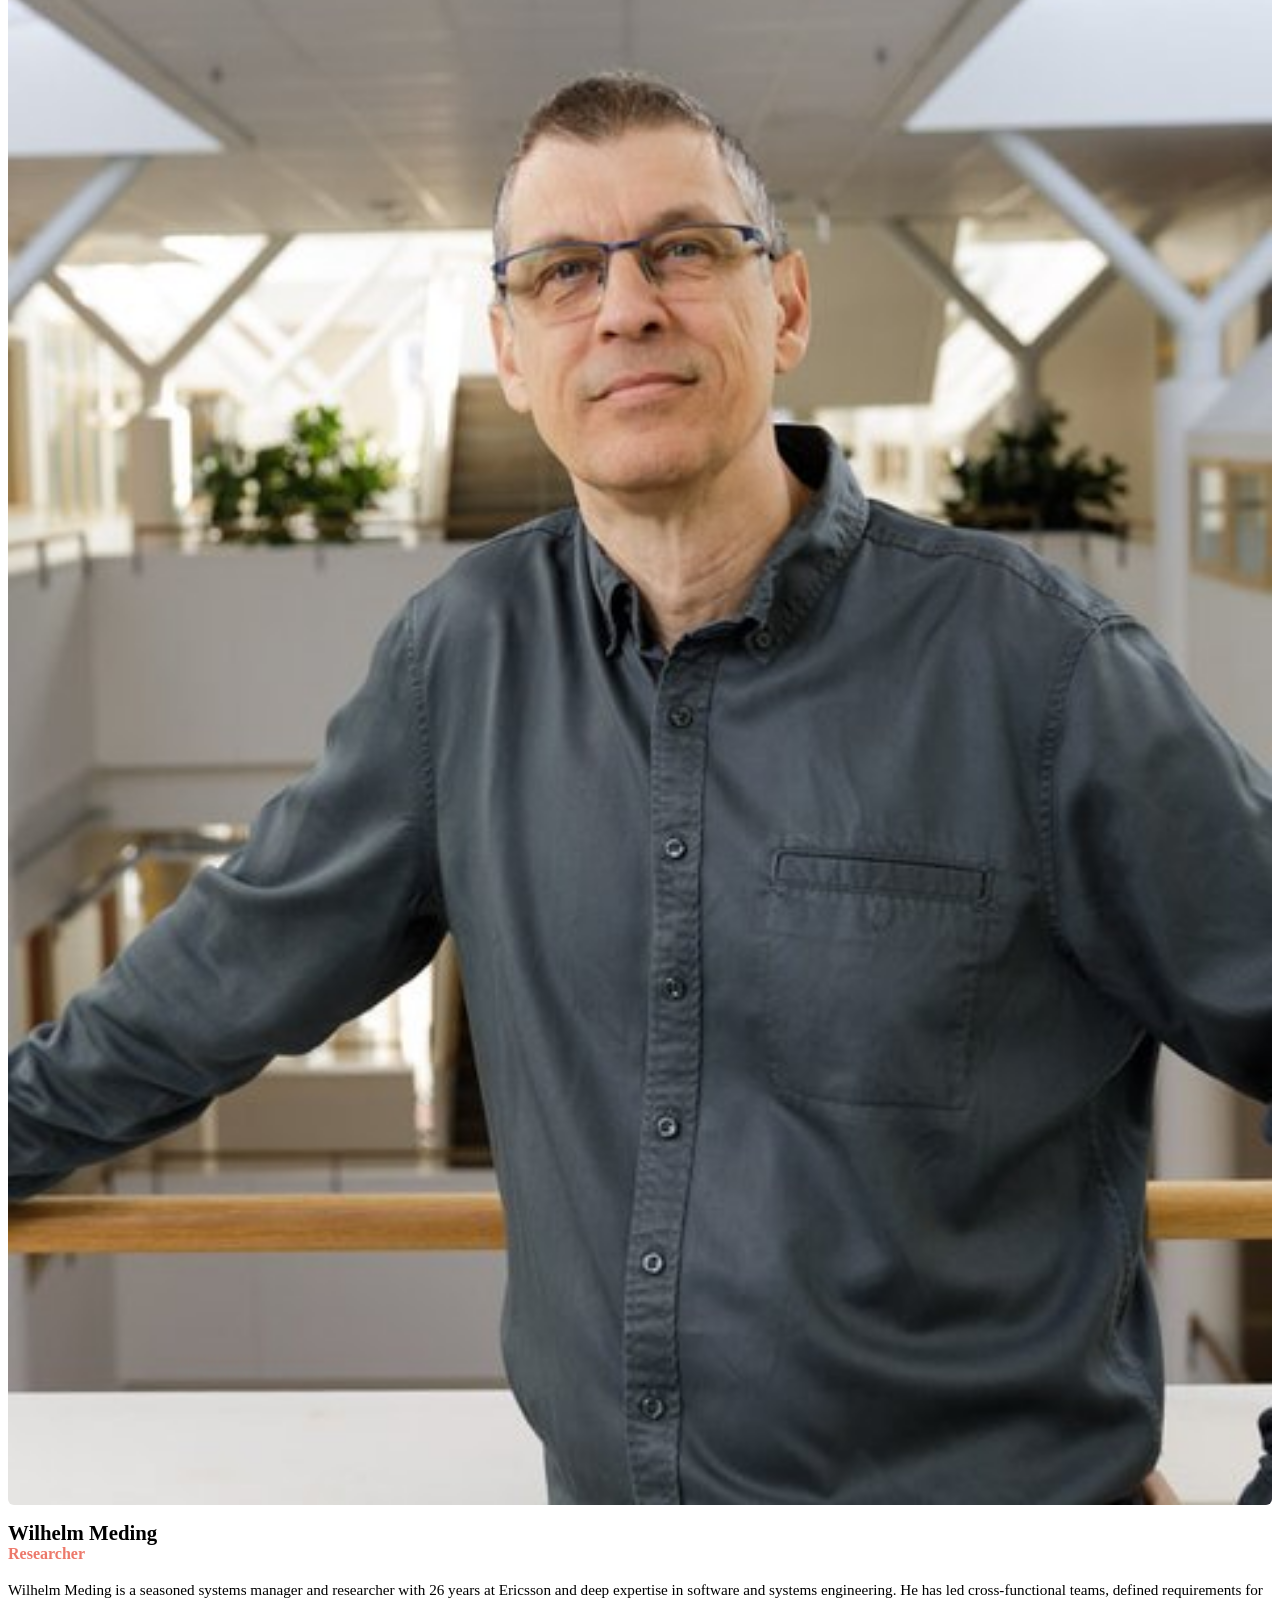
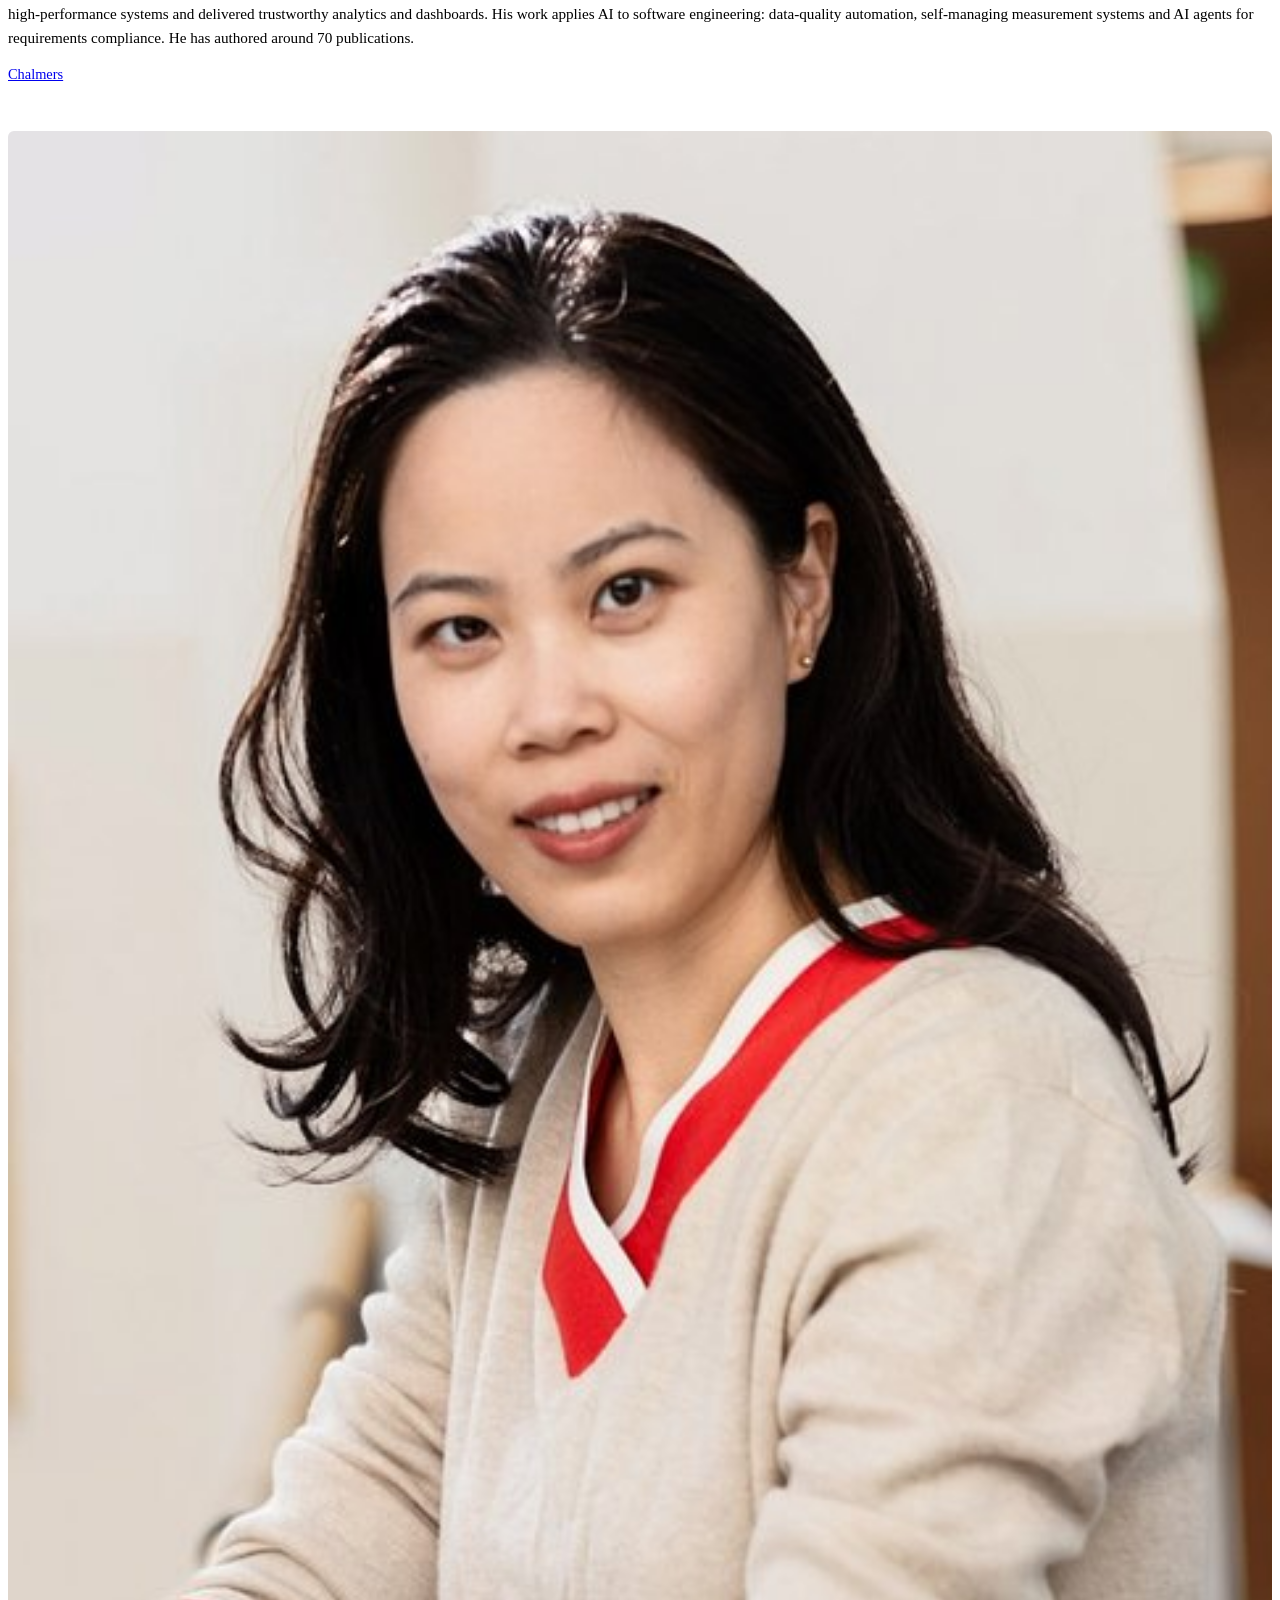
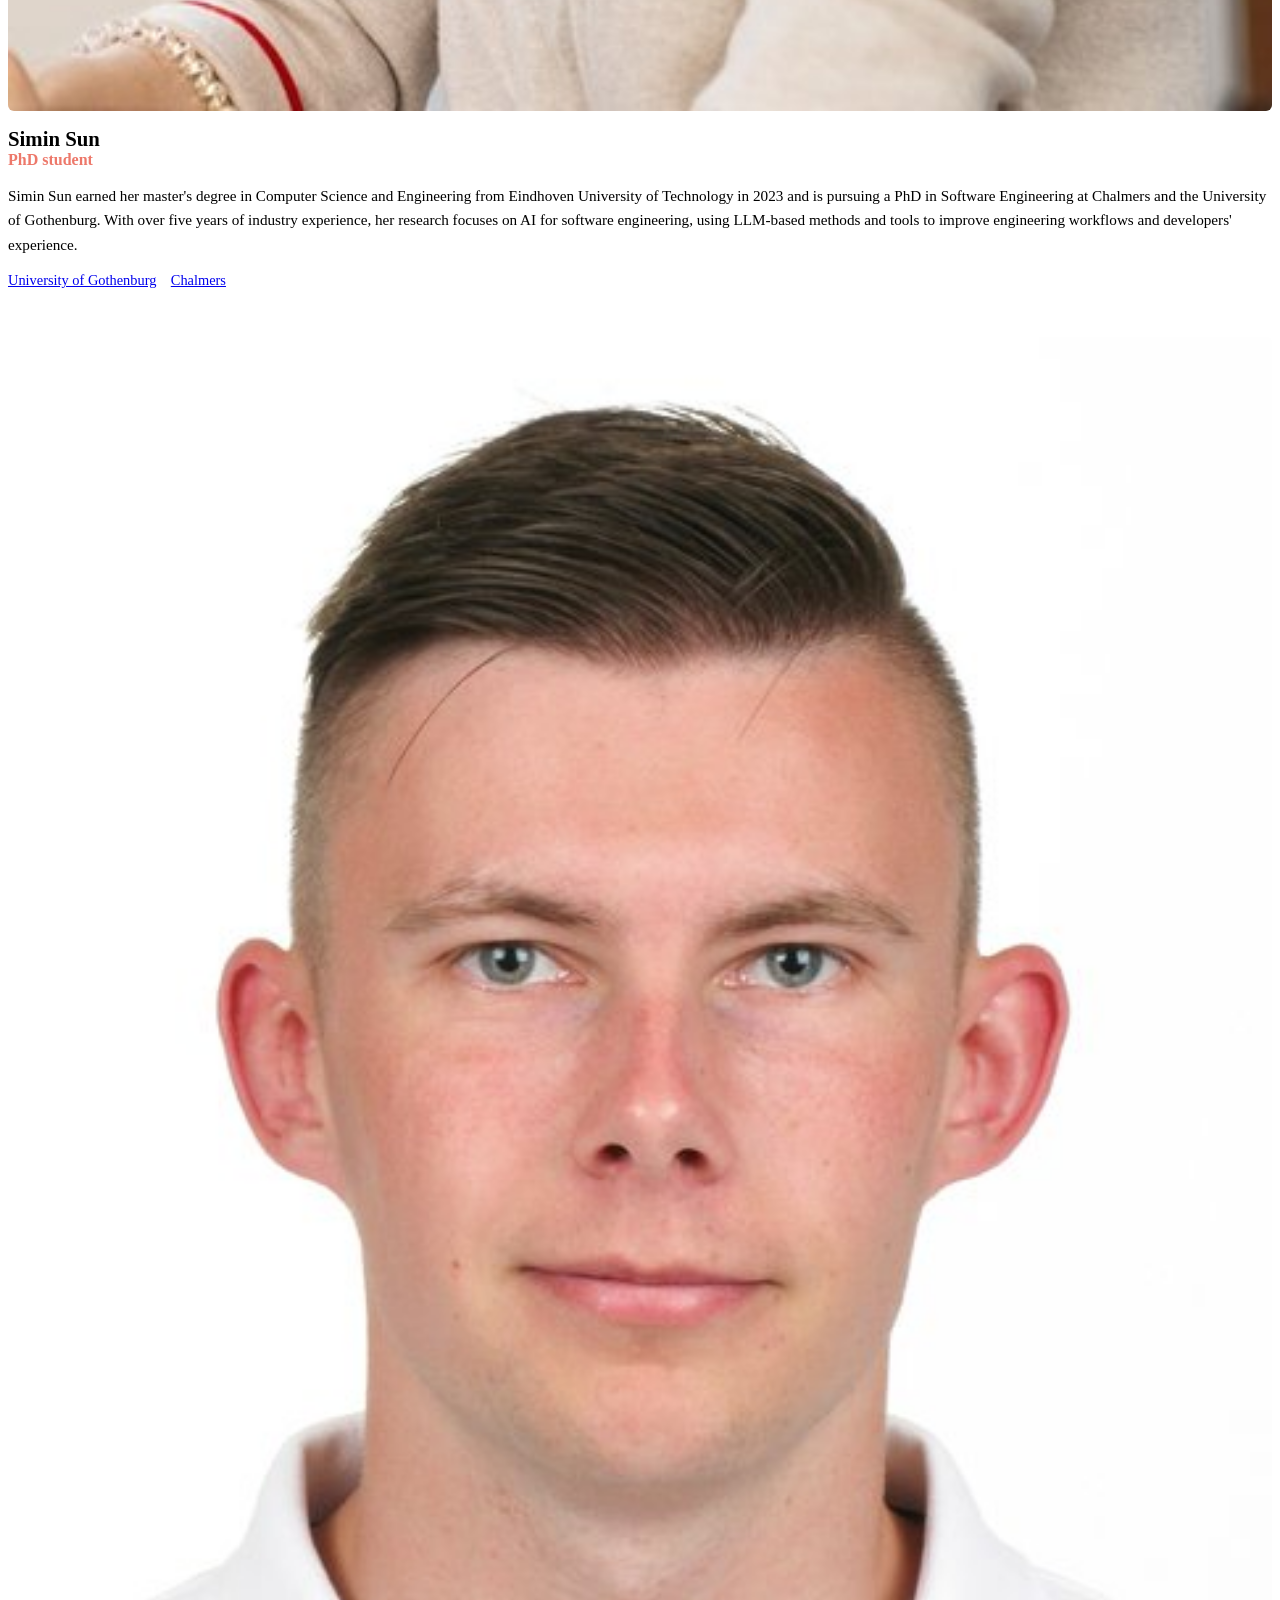
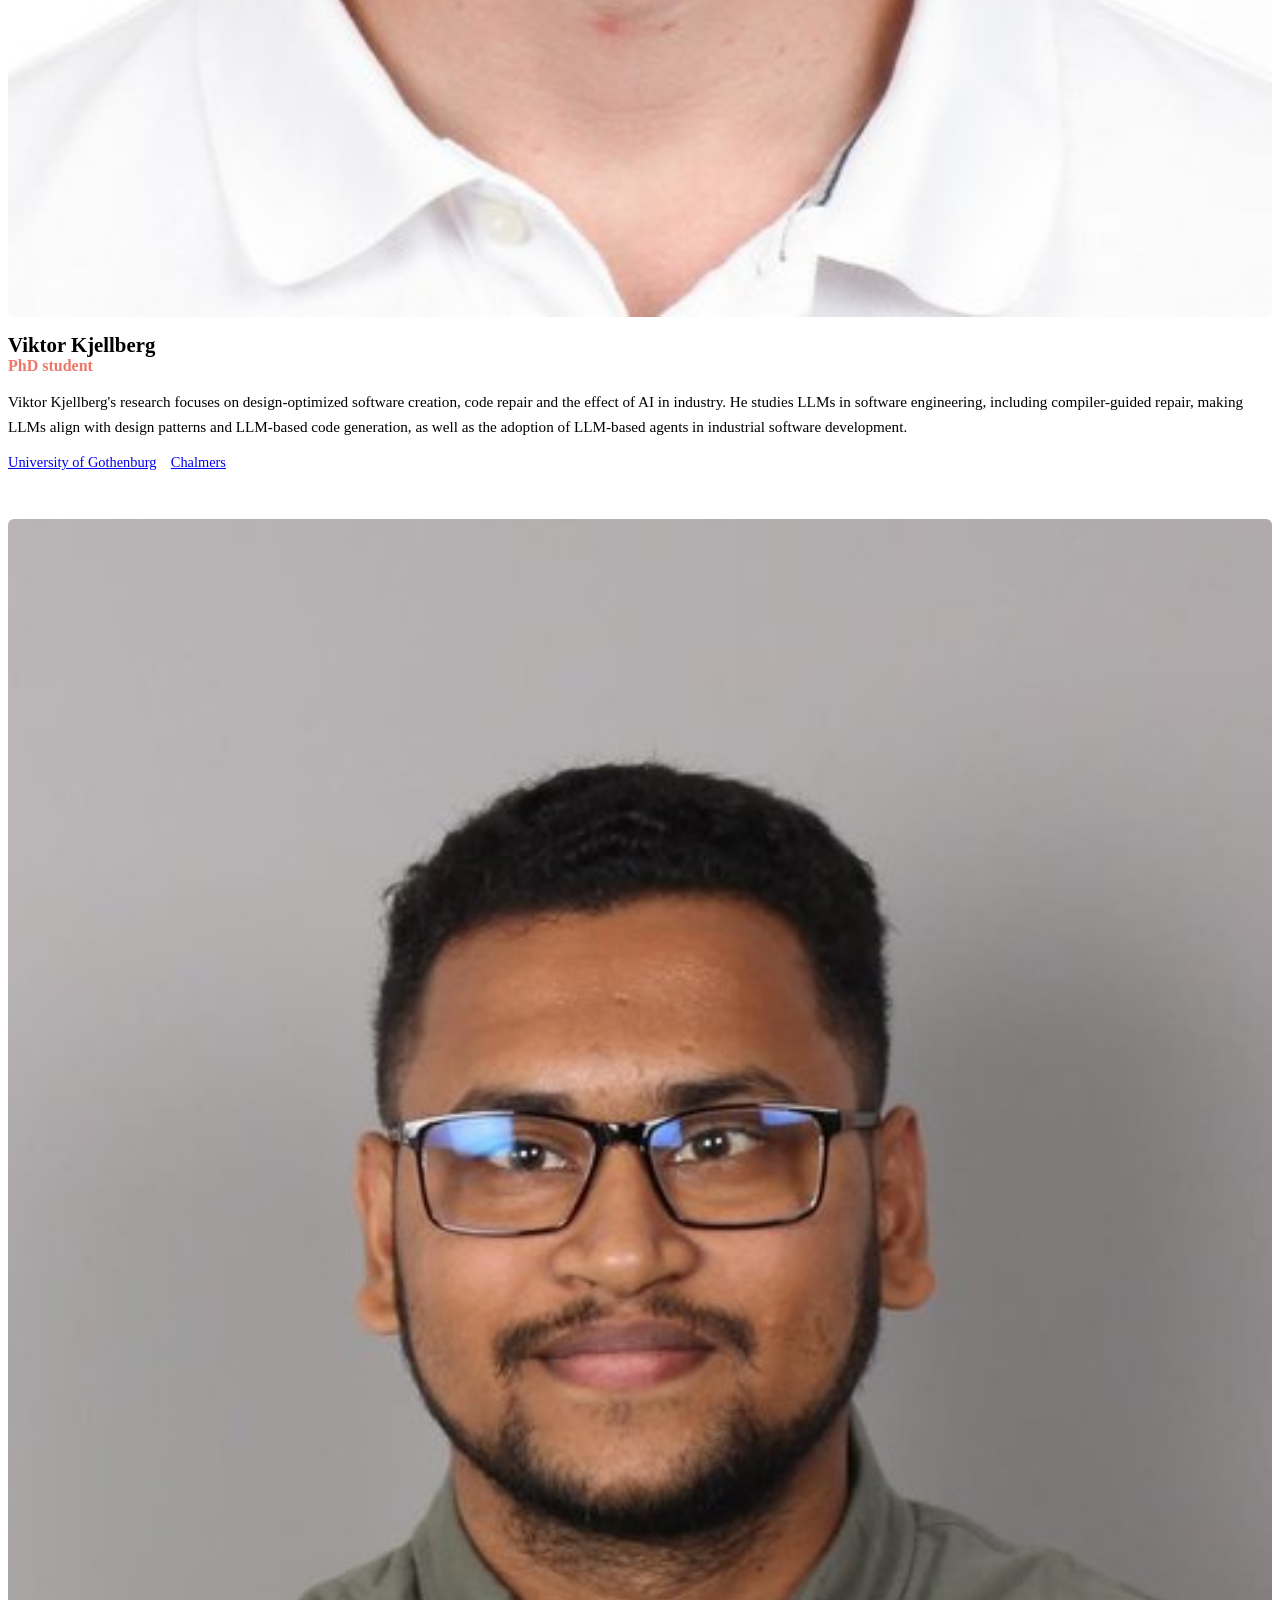
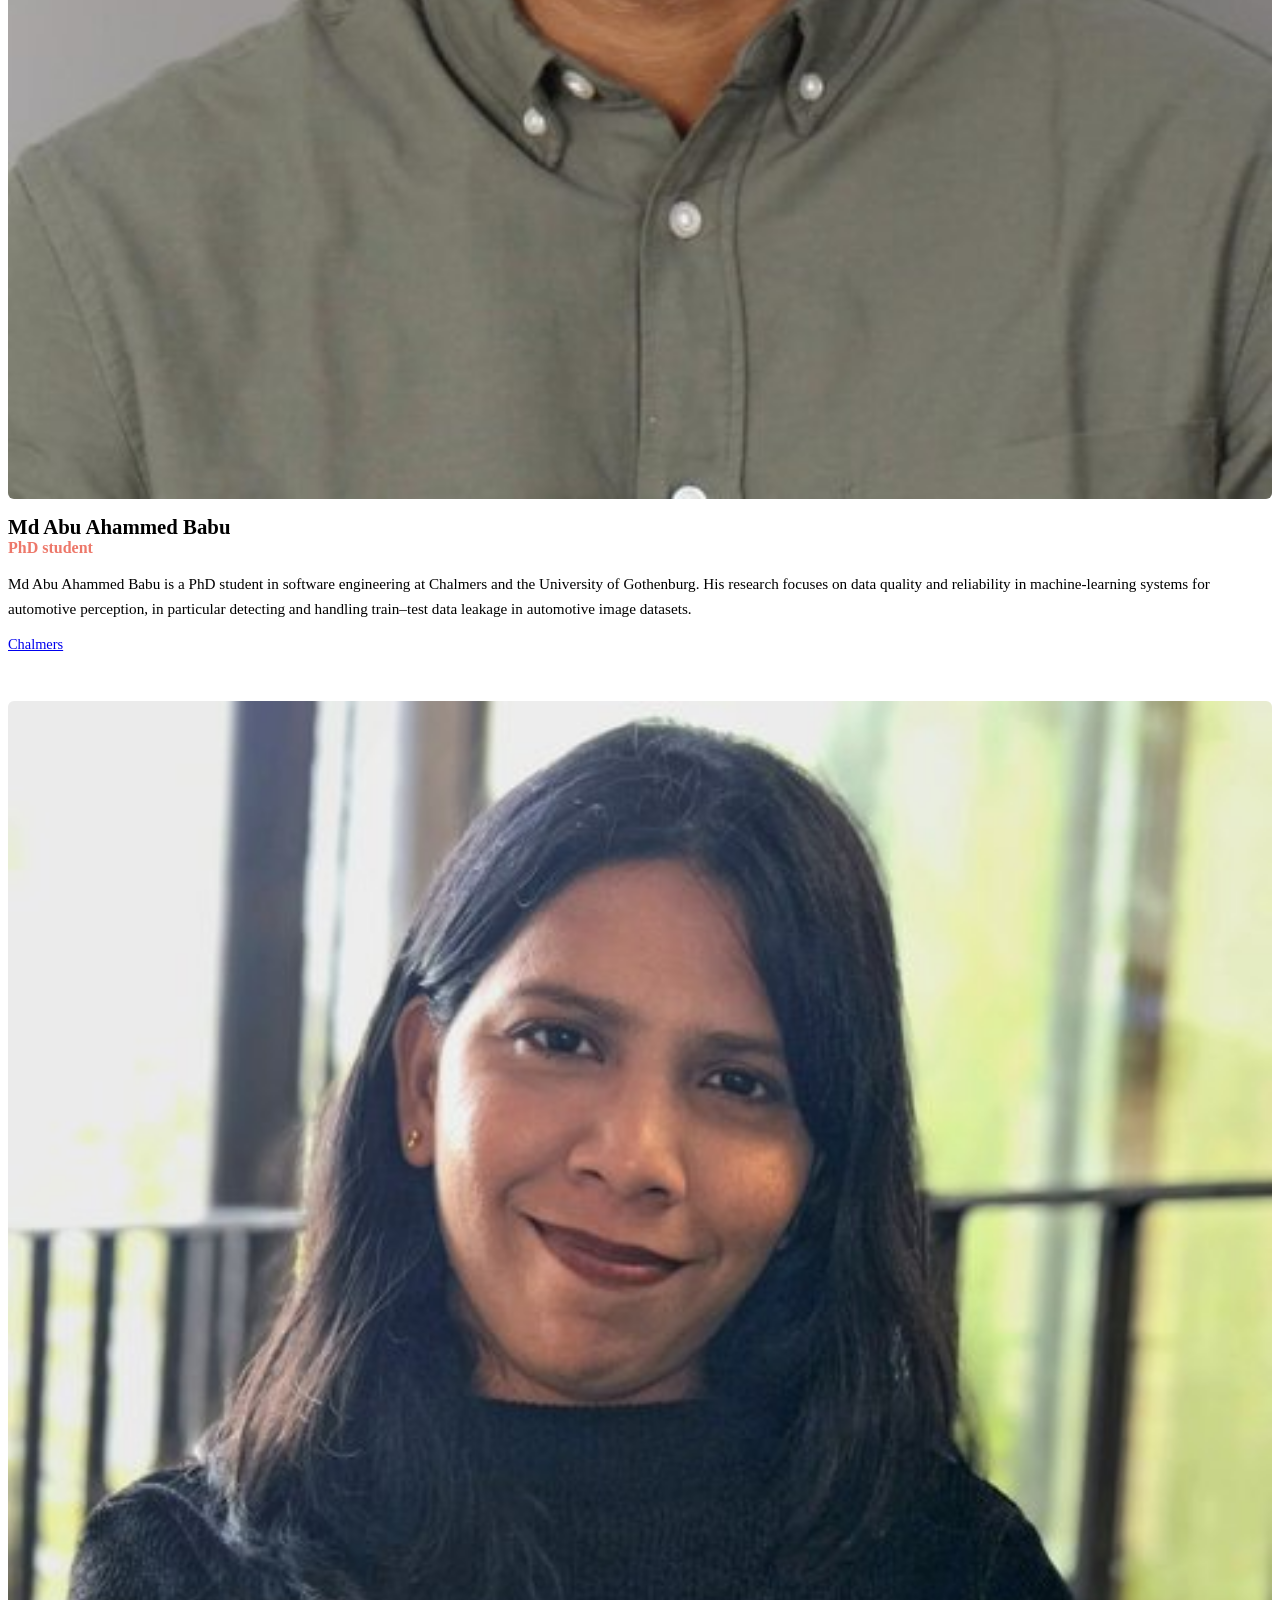
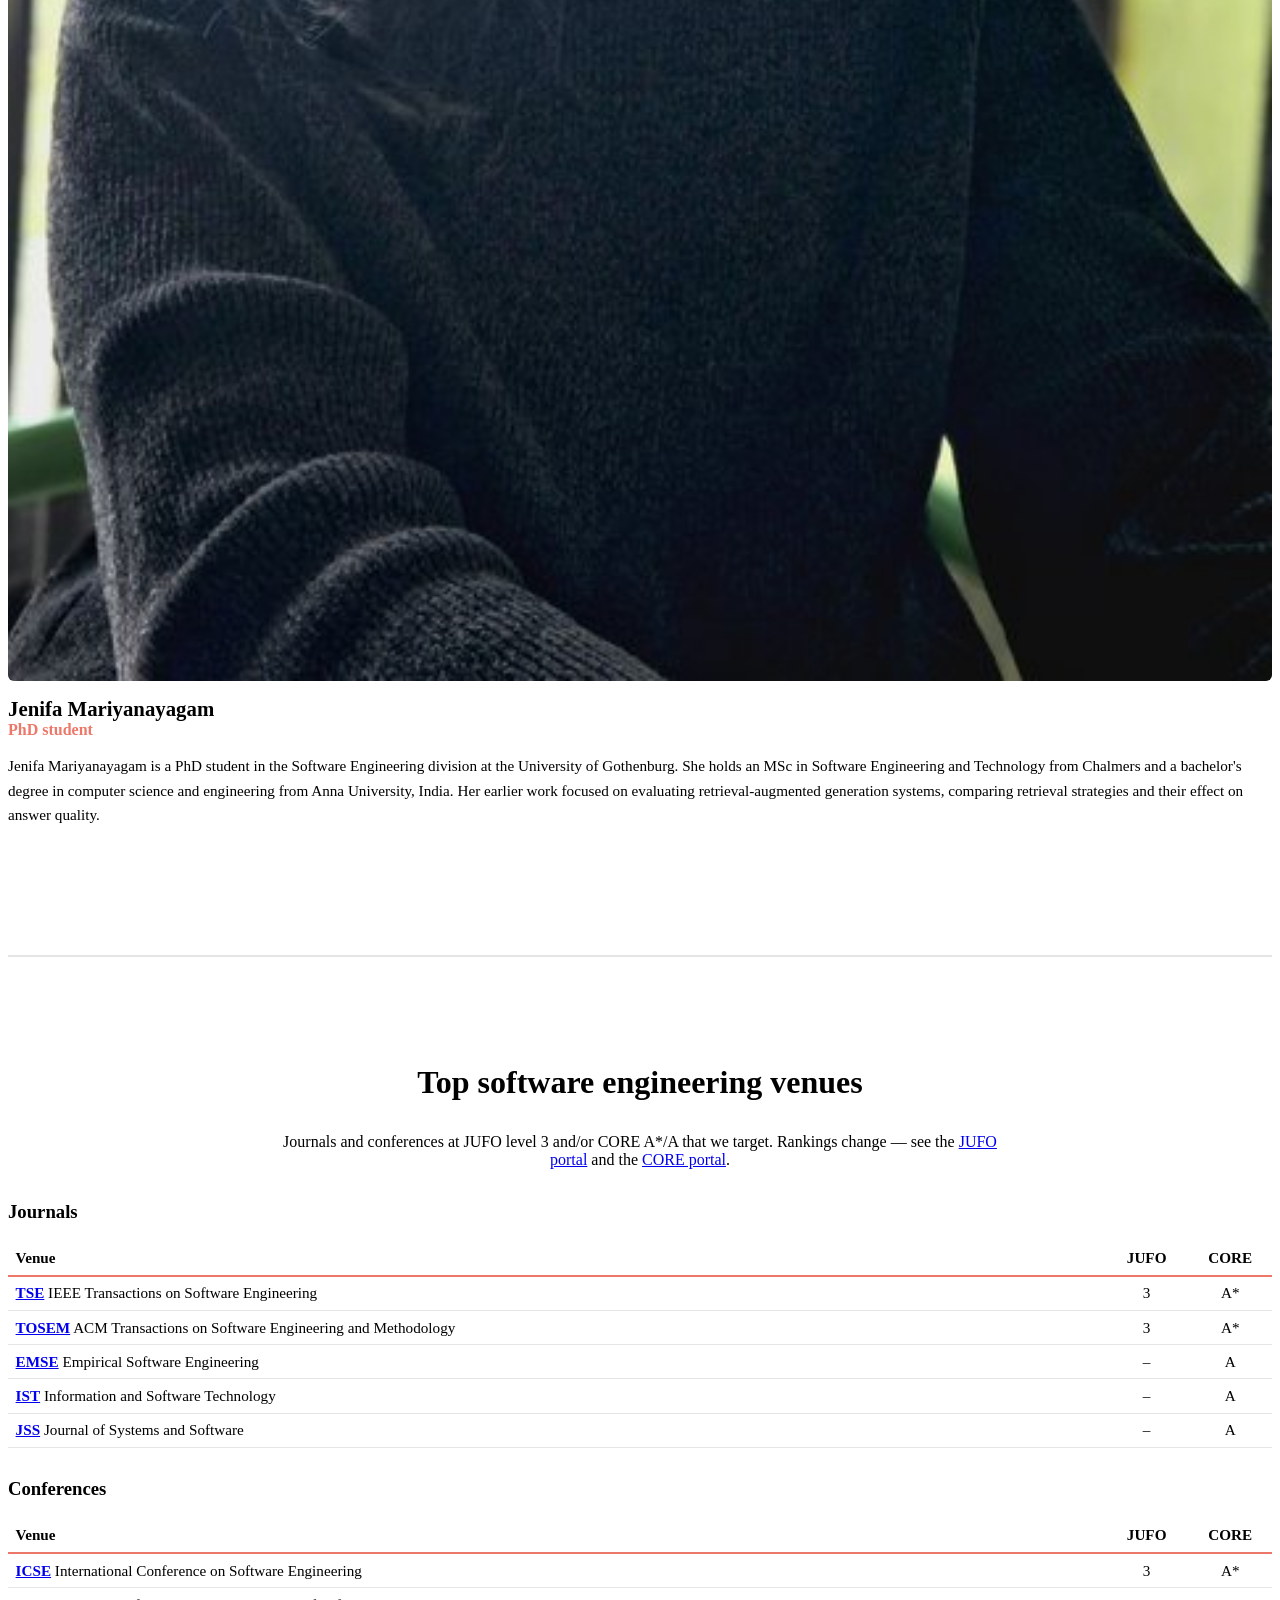
==== commit 77f964d4: "Rebuild SEAS website on the Strongly Typed template Replace the previous site with a Strongly Typed " ====
--- a/index.html
+++ b/index.html
@@ -1,225 +1,210 @@
-<!doctype html>
+<!DOCTYPE HTML>
+<!--
+	SEAS group website
+	Based on "Strongly Typed" by HTML5 UP (html5up.net | @ajlkn), CCA 3.0 license.
+
+	Most content lives in the content/ folder (news, research, members,
+	publications, datasets, venues) - edit those files, not this one.
+-->
 <html lang="en">
-<head>
-  <meta charset="utf-8">
-  <meta name="viewport" content="width=device-width, initial-scale=1">
-  <meta name="description" content="SEAS researches how to engineer dependable software for embedded, automotive, and AI-enabled systems.">
-  <meta name="theme-color" content="#071b2b">
-  <meta property="og:title" content="SEAS — Software Engineering for Embedded & Automotive Systems">
-  <meta property="og:description" content="Researching dependable software for the systems that move through the real world.">
-  <meta property="og:type" content="website">
-  <title>SEAS — Software Engineering for Embedded & Automotive Systems</title>
-  <link rel="icon" href="assets/favicon.svg" type="image/svg+xml">
-  <link rel="manifest" href="site.webmanifest">
-  <link rel="preconnect" href="https://fonts.googleapis.com">
-  <link rel="preconnect" href="https://fonts.gstatic.com" crossorigin>
-  <link href="https://fonts.googleapis.com/css2?family=DM+Mono:wght@400;500&family=Manrope:wght@400;500;600;700&display=swap" rel="stylesheet">
-  <link rel="stylesheet" href="styles.css">
-</head>
-<body>
-  <a class="skip-link" href="#main">Skip to content</a>
-
-  <header class="site-header" data-header>
-    <a class="brand" href="#top" aria-label="SEAS home">
-      <span class="brand-mark" aria-hidden="true"><i></i><i></i><i></i></span>
-      <span>SEAS</span>
-    </a>
-    <nav class="desktop-nav" aria-label="Primary navigation">
-      <a href="#research">Research</a>
-      <a href="#publications">Publications</a>
-      <a href="#people">People</a>
-      <a href="#contact">Contact</a>
-    </nav>
-    <button class="menu-button" type="button" aria-expanded="false" aria-controls="mobile-menu" data-menu-button>
-      <span></span><span></span><span class="sr-only">Open menu</span>
-    </button>
-    <nav class="mobile-nav" id="mobile-menu" aria-label="Mobile navigation" data-mobile-menu>
-      <a href="#research">Research</a>
-      <a href="#publications">Publications</a>
-      <a href="#people">People</a>
-      <a href="#contact">Contact</a>
-    </nav>
-  </header>
-
-  <main id="main">
-    <section class="hero" id="top">
-      <div class="hero-grid" aria-hidden="true"></div>
-      <div class="hero-copy reveal">
-        <p class="eyebrow"><span>Research group</span> Gothenburg, Sweden</p>
-        <h1>Software that has to work in the <em>real world.</em></h1>
-        <p class="hero-intro">We study how to design, measure, and evolve dependable software for embedded, automotive, and AI-enabled systems.</p>
-        <div class="hero-actions">
-          <a class="button button-primary" href="#research">Explore our research <span aria-hidden="true">↘</span></a>
-          <a class="text-link" href="#contact">Work with us <span aria-hidden="true">→</span></a>
-        </div>
-      </div>
-
-      <div class="system-map reveal" aria-label="Illustration connecting software, systems, data, and people">
-        <div class="map-orbit orbit-one"></div>
-        <div class="map-orbit orbit-two"></div>
-        <div class="map-node map-core"><span>SEAS</span><small>research</small></div>
-        <div class="map-node node-a"><span>01</span><small>Software</small></div>
-        <div class="map-node node-b"><span>02</span><small>Systems</small></div>
-        <div class="map-node node-c"><span>03</span><small>Data</small></div>
-        <div class="map-node node-d"><span>04</span><small>People</small></div>
-        <svg viewBox="0 0 600 600" aria-hidden="true">
-          <path d="M300 300 L130 160 M300 300 L470 135 M300 300 L490 430 M300 300 L120 450"/>
-        </svg>
-      </div>
-
-      <div class="hero-foot reveal">
-        <p>Chalmers University of Technology<br>&amp; University of Gothenburg</p>
-        <p class="mono">Academia × industry<br>Evidence × engineering</p>
-        <a href="#research" class="scroll-cue" aria-label="Scroll to research"><span></span>Scroll</a>
-      </div>
-    </section>
-
-    <section class="statement section-pad">
-      <p class="section-index">01 / Mission</p>
-      <div class="statement-copy reveal">
-        <p>Modern vehicles and embedded products are no longer defined by hardware alone.</p>
-        <h2>They are complex, evolving <span>software systems.</span></h2>
-        <p class="statement-note">SEAS brings rigorous research into close contact with industrial reality—turning data, methods, and engineering experience into systems we can understand and trust.</p>
-      </div>
-    </section>
-
-    <section class="research section-pad" id="research">
-      <div class="section-heading reveal">
-        <div>
-          <p class="section-index">02 / Research</p>
-          <h2>Where we focus</h2>
-        </div>
-        <p>Our work connects software engineering foundations with the constraints of physical, safety-critical, and data-intensive systems.</p>
-      </div>
-
-      <div class="research-grid">
-        <article class="research-card reveal">
-          <p class="card-number">R / 01</p>
-          <div class="card-symbol" aria-hidden="true"><span>AI</span></div>
-          <h3>AI Engineering</h3>
-          <p>Engineering dependable AI-enabled products—from data and infrastructure to reasoning systems and agents.</p>
-          <ul><li>Generative AI</li><li>MLOps</li><li>AI quality</li></ul>
-        </article>
-        <article class="research-card reveal">
-          <p class="card-number">R / 02</p>
-          <div class="card-symbol symbol-bars" aria-hidden="true"><i></i><i></i><i></i><i></i></div>
-          <h3>Software Analytics</h3>
-          <p>Making software quality measurable and actionable through evidence, metrics, and industrial data.</p>
-          <ul><li>KPIs</li><li>Code quality</li><li>Decision support</li></ul>
-        </article>
-        <article class="research-card reveal">
-          <p class="card-number">R / 03</p>
-          <div class="card-symbol symbol-cube" aria-hidden="true"><i></i></div>
-          <h3>Architecture &amp; Digital Twins</h3>
-          <p>Models and architectures that help engineers reason about complex systems across their lifecycle.</p>
-          <ul><li>Modelling</li><li>UML / SysML</li><li>Self-adaptation</li></ul>
-        </article>
-        <article class="research-card reveal">
-          <p class="card-number">R / 04</p>
-          <div class="card-symbol symbol-shield" aria-hidden="true"><i></i></div>
-          <h3>Safety &amp; Security</h3>
-          <p>Methods for building confidence in connected, embedded, and safety-critical software.</p>
-          <ul><li>ISO 26262</li><li>Verification</li><li>Cybersecurity</li></ul>
-        </article>
-      </div>
-    </section>
-
-    <section class="method section-pad">
-      <div class="method-panel reveal">
-        <div class="method-copy">
-          <p class="section-index light">03 / How we work</p>
-          <h2>Research, tested<br>against reality.</h2>
-          <p>We work at the boundary between academia and industry: defining relevant questions together, investigating them systematically, and returning usable knowledge to engineering teams.</p>
-          <a class="button button-light" href="#contact">Start a conversation <span aria-hidden="true">→</span></a>
-        </div>
-        <ol class="method-steps">
-          <li><span>01</span><div><strong>Frame</strong><small>Start from a consequential engineering problem.</small></div></li>
-          <li><span>02</span><div><strong>Study</strong><small>Apply empirical methods in real development contexts.</small></div></li>
-          <li><span>03</span><div><strong>Build</strong><small>Turn evidence into methods, models, and tools.</small></div></li>
-          <li><span>04</span><div><strong>Transfer</strong><small>Put the result back into engineering practice.</small></div></li>
-        </ol>
-      </div>
-    </section>
-
-    <section class="publications section-pad" id="publications">
-      <div class="section-heading reveal">
-        <div>
-          <p class="section-index">04 / Selected work</p>
-          <h2>Recent publications</h2>
-        </div>
-        <a class="text-link" href="https://www.gu.se/en/about/find-staff/miroslawstaron" target="_blank" rel="noopener">View the full publication list <span aria-hidden="true">↗</span></a>
-      </div>
-
-      <div class="publication-list reveal">
-        <a class="publication" href="https://research.chalmers.se/en/person/miroslaw" target="_blank" rel="noopener">
-          <span class="pub-year">2026</span>
-          <span class="pub-title">From Large Language Models to Reasoning and Agents</span>
-          <span class="pub-type">IEEE Software</span>
-          <span class="pub-arrow" aria-hidden="true">↗</span>
-        </a>
-        <a class="publication" href="https://research.chalmers.se/en/person/miroslaw" target="_blank" rel="noopener">
-          <span class="pub-year">2026</span>
-          <span class="pub-title">Toward Design and Architecture-Level Intelligence</span>
-          <span class="pub-type">IEEE Software</span>
-          <span class="pub-arrow" aria-hidden="true">↗</span>
-        </a>
-        <a class="publication" href="https://www.gu.se/en/about/find-staff/miroslawstaron" target="_blank" rel="noopener">
-          <span class="pub-year">2025</span>
-          <span class="pub-title">Design Pattern Recognition: A Study of Large Language Models</span>
-          <span class="pub-type">Empirical Software Engineering</span>
-          <span class="pub-arrow" aria-hidden="true">↗</span>
-        </a>
-        <a class="publication" href="https://www.gu.se/en/about/find-staff/miroslawstaron" target="_blank" rel="noopener">
-          <span class="pub-year">2025</span>
-          <span class="pub-title">D-LeDe: A Data Leakage Detection Method for Automotive Perception Systems</span>
-          <span class="pub-type">VEHITS</span>
-          <span class="pub-arrow" aria-hidden="true">↗</span>
-        </a>
-      </div>
-    </section>
-
-    <section class="people section-pad" id="people">
-      <div class="people-intro reveal">
-        <p class="section-index">05 / People</p>
-        <h2>Built around<br><span>collaboration.</span></h2>
-        <p>SEAS connects researchers, doctoral students, engineers, and industrial partners around shared problems in software-intensive systems.</p>
-      </div>
-      <article class="lead-card reveal">
-        <div class="portrait" aria-hidden="true">
-          <span>MS</span>
-          <svg viewBox="0 0 420 420"><circle cx="210" cy="210" r="150"/><circle cx="210" cy="210" r="105"/><path d="M35 210h350M210 35v350"/></svg>
-        </div>
-        <div class="lead-info">
-          <p class="mono">Group lead</p>
-          <h3>Miroslaw Staron</h3>
-          <p>Professor of Software Engineering<br>University of Gothenburg &amp; Chalmers</p>
-          <a class="text-link" href="https://www.gu.se/en/about/find-staff/miroslawstaron" target="_blank" rel="noopener">View university profile <span aria-hidden="true">↗</span></a>
-        </div>
-      </article>
-    </section>
-
-    <section class="contact" id="contact">
-      <div class="contact-grid" aria-hidden="true"></div>
-      <div class="contact-copy reveal">
-        <p class="section-index light">06 / Connect</p>
-        <h2>Have a hard<br>software problem?</h2>
-        <p>We are always interested in research collaborations, industrial case studies, and conversations with future doctoral students.</p>
-        <a class="button button-primary" href="mailto:miroslaw.staron@gu.se">miroslaw.staron@gu.se <span aria-hidden="true">↗</span></a>
-      </div>
-      <div class="contact-meta reveal">
-        <div><span>Visit</span><p>Hörselgången 5<br>417 56 Gothenburg, Sweden</p></div>
-        <div><span>Affiliations</span><p>Department of Computer Science and Engineering<br>University of Gothenburg &amp; Chalmers</p></div>
-      </div>
-    </section>
-  </main>
-
-  <footer>
-    <a class="brand footer-brand" href="#top"><span class="brand-mark" aria-hidden="true"><i></i><i></i><i></i></span><span>SEAS</span></a>
-    <p>Software Engineering for<br>Embedded &amp; Automotive Systems</p>
-    <p class="mono">© <span data-year></span> SEAS<br>Gothenburg, Sweden</p>
-    <a href="#top" class="back-top">Back to top ↑</a>
-  </footer>
-
-  <script src="script.js"></script>
-</body>
+	<head>
+		<title>SEAS – Software Engineering for Automotive and Embedded Systems</title>
+		<meta charset="utf-8" />
+		<meta name="viewport" content="width=device-width, initial-scale=1" />
+		<meta name="description" content="SEAS research group at Chalmers University of Technology and the University of Gothenburg: software engineering for automotive and embedded systems, AI agents for software engineering, and software measurement." />
+		<link rel="stylesheet" href="assets/css/main.css" />
+		<link rel="stylesheet" href="assets/css/seas.css" />
+	</head>
+	<body class="homepage is-preload">
+		<div id="page-wrapper">
+
+			<!-- Header -->
+				<section id="header">
+					<div class="container">
+						<h1 id="logo"><a href="index.html">SEAS</a></h1>
+						<p>Software Engineering for Automotive and Embedded Systems<br />
+						Chalmers University of Technology &amp; University of Gothenburg</p>
+
+						<nav id="nav">
+							<ul>
+								<li><a class="icon solid fa-flask" href="#research"><span>Research</span></a></li>
+								<li><a class="icon solid fa-users" href="#people"><span>People</span></a></li>
+								<li><a class="icon solid fa-bullhorn" href="#news"><span>News</span></a></li>
+								<li><a class="icon solid fa-book" href="#publications"><span>Publications</span></a></li>
+								<li><a class="icon solid fa-database" href="#datasets"><span>Datasets</span></a></li>
+								<li><a class="icon solid fa-trophy" href="#venues"><span>Top venues</span></a></li>
+								<li><a class="icon solid fa-envelope" href="#footer"><span>Contact</span></a></li>
+							</ul>
+						</nav>
+					</div>
+				</section>
+
+			<!-- Research focus -->
+				<section id="features">
+					<div class="container" id="research">
+						<header>
+							<h2>Our <strong>research focus</strong></h2>
+						</header>
+						<p class="seas-focus" id="seas-focus"></p>
+						<div class="row aln-center" id="seas-research"></div>
+					</div>
+				</section>
+
+			<!-- Group photo -->
+				<section id="banner">
+					<div class="container">
+						<p>We work <strong>with industry, in industry</strong> &mdash; automotive, telecom and embedded systems.</p>
+					</div>
+				</section>
+
+			<!-- Main -->
+				<section id="main">
+					<div class="container">
+						<div class="row">
+
+							<!-- Content -->
+								<div id="content" class="col-8 col-12-medium">
+
+									<article class="box post" id="publications">
+										<header>
+											<h2>Recent <strong>publications</strong></h2>
+										</header>
+										<ul class="seas-pubs" id="seas-pubs"></ul>
+										<ul class="actions" id="seas-pubs-more"></ul>
+									</article>
+
+									<article class="box post" id="datasets">
+										<header>
+											<h2>Datasets <strong>&amp; software</strong></h2>
+										</header>
+										<ul class="divided seas-datasets" id="seas-datasets"></ul>
+									</article>
+
+								</div>
+
+							<!-- Sidebar -->
+								<div id="sidebar" class="col-4 col-12-medium">
+
+									<section id="news">
+										<header>
+											<h2 class="seas-side-title">News &amp; events</h2>
+										</header>
+										<ul class="divided" id="seas-news"></ul>
+									</section>
+
+									<section>
+										<ul class="divided">
+											<li>
+												<article class="box highlight">
+													<header>
+														<h3><a href="https://www.sciencedirect.com/journal/information-and-software-technology">Information and Software Technology</a></h3>
+													</header>
+													<p>Miroslaw Staron is Editor-in-Chief of <em>Information and Software Technology</em> (IST), Elsevier &mdash;
+													a leading journal for empirical software engineering research. Read the editorial
+													<a href="https://doi.org/10.1016/j.infsof.2026.108197">&ldquo;How not to get your paper rejected&rdquo;</a> before submitting.</p>
+													<ul class="actions">
+														<li><a href="https://www.sciencedirect.com/journal/information-and-software-technology" class="button icon solid fa-book-open">Visit IST</a></li>
+													</ul>
+												</article>
+											</li>
+										</ul>
+									</section>
+
+								</div>
+
+						</div>
+					</div>
+				</section>
+
+			<!-- People -->
+				<section id="people" class="seas-people">
+					<div class="container">
+						<header>
+							<h2>Our <strong>people</strong></h2>
+						</header>
+						<div class="row" id="seas-members"></div>
+					</div>
+				</section>
+
+			<!-- Venues -->
+				<section id="venues" class="seas-venues">
+					<div class="container">
+						<header>
+							<h2>Top <strong>software engineering venues</strong></h2>
+							<p>Journals and conferences at JUFO level 3 and/or CORE A*/A that we target.
+							Rankings change &mdash; see the <a href="https://jfp.csc.fi/en/">JUFO portal</a> and the
+							<a href="https://portal.core.edu.au/conf-ranks/">CORE portal</a>.</p>
+						</header>
+						<div class="row">
+							<div class="col-6 col-12-medium">
+								<h3>Journals</h3>
+								<table class="seas-table"><thead><tr><th>Venue</th><th>JUFO</th><th>CORE</th></tr></thead>
+								<tbody id="seas-venues-journals"></tbody></table>
+							</div>
+							<div class="col-6 col-12-medium">
+								<h3>Conferences</h3>
+								<table class="seas-table"><thead><tr><th>Venue</th><th>JUFO</th><th>CORE</th></tr></thead>
+								<tbody id="seas-venues-conferences"></tbody></table>
+							</div>
+						</div>
+					</div>
+				</section>
+
+			<!-- Footer -->
+				<section id="footer">
+					<div class="container">
+						<header>
+							<h2>Interested in working with us? <strong>Get in touch:</strong></h2>
+						</header>
+						<div class="row">
+							<div class="col-6 col-12-medium">
+								<section>
+									<p>We collaborate closely with industry on research projects, master's theses and PhD studies.
+									Contact Miroslaw Staron if you would like to work with the SEAS group.</p>
+								</section>
+							</div>
+							<div class="col-6 col-12-medium">
+								<section>
+									<ul class="icons">
+										<li class="icon solid fa-home">
+											Department of Computer Science and Engineering<br />
+											Hörselgången 5, 412 96 Gothenburg, Sweden
+										</li>
+										<li class="icon solid fa-envelope">
+											<a href="mailto:miroslaw.staron@gu.se">miroslaw.staron@gu.se</a>
+										</li>
+										<li class="icon brands fa-github">
+											<a href="https://github.com/seas-group">github.com/seas-group</a>
+										</li>
+									</ul>
+								</section>
+							</div>
+						</div>
+					</div>
+					<div id="copyright" class="container">
+						<ul class="links">
+							<li>&copy; SEAS group, Chalmers &amp; University of Gothenburg</li><li>Design: <a href="http://html5up.net">HTML5 UP</a></li>
+						</ul>
+					</div>
+				</section>
+
+		</div>
+
+		<!-- Content (edit these files) -->
+			<script src="content/research.js"></script>
+			<script src="content/news.js"></script>
+			<script src="content/members.js"></script>
+			<script src="content/publications.js"></script>
+			<script src="content/venues.js"></script>
+			<script src="assets/js/seas-render.js"></script>
+
+		<!-- Template scripts -->
+			<script src="assets/js/jquery.min.js"></script>
+			<script src="assets/js/jquery.dropotron.min.js"></script>
+			<script src="assets/js/browser.min.js"></script>
+			<script src="assets/js/breakpoints.min.js"></script>
+			<script src="assets/js/util.js"></script>
+			<script src="assets/js/main.js"></script>
+
+	</body>
 </html>
--- a/assets/css/main.css
+++ b/assets/css/main.css
@@ -0,0 +1,2705 @@
+@import url("fontawesome-all.min.css");
+@import url("https://fonts.googleapis.com/css?family=Source+Sans+Pro:300,400,600|Arvo:700");
+
+/*
+	Strongly Typed by HTML5 UP
+	html5up.net | @ajlkn
+	Free for personal and commercial use under the CCA 3.0 license (html5up.net/license)
+*/
+
+html, body, div, span, applet, object,
+iframe, h1, h2, h3, h4, h5, h6, p, blockquote,
+pre, a, abbr, acronym, address, big, cite,
+code, del, dfn, em, img, ins, kbd, q, s, samp,
+small, strike, strong, sub, sup, tt, var, b,
+u, i, center, dl, dt, dd, ol, ul, li, fieldset,
+form, label, legend, table, caption, tbody,
+tfoot, thead, tr, th, td, article, aside,
+canvas, details, embed, figure, figcaption,
+footer, header, hgroup, menu, nav, output, ruby,
+section, summary, time, mark, audio, video {
+	margin: 0;
+	padding: 0;
+	border: 0;
+	font-size: 100%;
+	font: inherit;
+	vertical-align: baseline;}
+
+article, aside, details, figcaption, figure,
+footer, header, hgroup, menu, nav, section {
+	display: block;}
+
+body {
+	line-height: 1;
+}
+
+ol, ul {
+	list-style: none;
+}
+
+blockquote, q {
+	quotes: none;
+}
+
+	blockquote:before, blockquote:after, q:before, q:after {
+		content: '';
+		content: none;
+	}
+
+table {
+	border-collapse: collapse;
+	border-spacing: 0;
+}
+
+body {
+	-webkit-text-size-adjust: none;
+}
+
+mark {
+	background-color: transparent;
+	color: inherit;
+}
+
+input::-moz-focus-inner {
+	border: 0;
+	padding: 0;
+}
+
+input, select, textarea {
+	-moz-appearance: none;
+	-webkit-appearance: none;
+	-ms-appearance: none;
+	appearance: none;
+}
+
+/* Basic */
+
+	html {
+		box-sizing: border-box;
+	}
+
+	*, *:before, *:after {
+		box-sizing: inherit;
+	}
+
+	body {
+		background: #f0f0f0;
+	}
+
+		body.is-preload *, body.is-preload *:before, body.is-preload *:after {
+			-moz-animation: none !important;
+			-webkit-animation: none !important;
+			-ms-animation: none !important;
+			animation: none !important;
+			-moz-transition: none !important;
+			-webkit-transition: none !important;
+			-ms-transition: none !important;
+			transition: none !important;
+		}
+
+	body, input, textarea, select {
+		font-family: 'Source Sans Pro';
+		font-weight: 300;
+		color: #777;
+		line-height: 1.65em;
+		font-size: 15pt;
+	}
+
+	h1, h2, h3, h4, h5, h6 {
+		font-weight: 600;
+		text-transform: uppercase;
+		color: #888;
+	}
+
+	h1 a, h2 a, h3 a, h4 a, h5 a, h6 a {
+		color: inherit;
+		text-decoration: none;
+		border: 0;
+	}
+
+	h2 {
+		font-size: 1.65em;
+		font-weight: 400;
+		letter-spacing: 4px;
+		margin: 0 0 1.5em 0;
+		line-height: 1.75em;
+	}
+
+	h3 {
+		font-size: 1em;
+		letter-spacing: 2px;
+		margin: 0 0 1.25em 0;
+	}
+
+	a {
+		-moz-transition: color 0.25s ease-in-out, border-bottom-color 0.25s ease-in-out;
+		-webkit-transition: color 0.25s ease-in-out, border-bottom-color 0.25s ease-in-out;
+		-ms-transition: color 0.25s ease-in-out, border-bottom-color 0.25s ease-in-out;
+		transition: color 0.25s ease-in-out, border-bottom-color 0.25s ease-in-out;
+		color: #666;
+		text-decoration: none;
+		border-bottom: solid 1px #ddd;
+	}
+
+		a strong {
+			-moz-transition: color 0.25s ease-in-out, border-bottom-color 0.25s ease-in-out;
+			-webkit-transition: color 0.25s ease-in-out, border-bottom-color 0.25s ease-in-out;
+			-ms-transition: color 0.25s ease-in-out, border-bottom-color 0.25s ease-in-out;
+			transition: color 0.25s ease-in-out, border-bottom-color 0.25s ease-in-out;
+		}
+
+		a:hover {
+			color: #ed786a;
+			border-bottom-color: rgba(255, 255, 255, 0);
+		}
+
+			a:hover strong {
+				color: #ed786a;
+			}
+
+	strong, b {
+		font-weight: 600;
+		color: #666;
+	}
+
+	em, i {
+		font-style: italic;
+	}
+
+	sub {
+		position: relative;
+		top: 0.5em;
+		font-size: 0.8em;
+	}
+
+	sup {
+		position: relative;
+		top: -0.5em;
+		font-size: 0.8em;
+	}
+
+	hr {
+		border: 0;
+		border-top: solid 1px #ddd;
+	}
+
+	blockquote {
+		border-left: solid 0.5em #ddd;
+		padding: 1em 0 1em 2em;
+		font-style: italic;
+	}
+
+	p {
+		text-align: justify;
+		margin-bottom: 2em;
+	}
+
+	ul, ol, dl, table, blockquote {
+		margin-bottom: 2em;
+	}
+
+	br.clear {
+		clear: both;
+	}
+
+/* Container */
+
+	.container {
+		margin: 0 auto;
+		max-width: 100%;
+		width: 70em;
+	}
+
+		@media screen and (max-width: 1680px) {
+
+			.container {
+				width: 68em;
+			}
+
+		}
+
+		@media screen and (max-width: 1280px) {
+
+			.container {
+				width: calc(100% - 80px);
+			}
+
+		}
+
+		@media screen and (max-width: 980px) {
+
+			.container {
+				width: calc(100% - 100px);
+			}
+
+		}
+
+		@media screen and (max-width: 736px) {
+
+			.container {
+				width: calc(100% - 40px);
+			}
+
+		}
+
+/* Row */
+
+	.row {
+		display: flex;
+		flex-wrap: wrap;
+		box-sizing: border-box;
+		align-items: stretch;
+	}
+
+		.row > * {
+			box-sizing: border-box;
+		}
+
+		.row.gtr-uniform > * > :last-child {
+			margin-bottom: 0;
+		}
+
+		.row.aln-left {
+			justify-content: flex-start;
+		}
+
+		.row.aln-center {
+			justify-content: center;
+		}
+
+		.row.aln-right {
+			justify-content: flex-end;
+		}
+
+		.row.aln-top {
+			align-items: flex-start;
+		}
+
+		.row.aln-middle {
+			align-items: center;
+		}
+
+		.row.aln-bottom {
+			align-items: flex-end;
+		}
+
+		.row > .imp {
+			order: -1;
+		}
+
+		.row > .col-1 {
+			width: 8.33333%;
+		}
+
+		.row > .off-1 {
+			margin-left: 8.33333%;
+		}
+
+		.row > .col-2 {
+			width: 16.66667%;
+		}
+
+		.row > .off-2 {
+			margin-left: 16.66667%;
+		}
+
+		.row > .col-3 {
+			width: 25%;
+		}
+
+		.row > .off-3 {
+			margin-left: 25%;
+		}
+
+		.row > .col-4 {
+			width: 33.33333%;
+		}
+
+		.row > .off-4 {
+			margin-left: 33.33333%;
+		}
+
+		.row > .col-5 {
+			width: 41.66667%;
+		}
+
+		.row > .off-5 {
+			margin-left: 41.66667%;
+		}
+
+		.row > .col-6 {
+			width: 50%;
+		}
+
+		.row > .off-6 {
+			margin-left: 50%;
+		}
+
+		.row > .col-7 {
+			width: 58.33333%;
+		}
+
+		.row > .off-7 {
+			margin-left: 58.33333%;
+		}
+
+		.row > .col-8 {
+			width: 66.66667%;
+		}
+
+		.row > .off-8 {
+			margin-left: 66.66667%;
+		}
+
+		.row > .col-9 {
+			width: 75%;
+		}
+
+		.row > .off-9 {
+			margin-left: 75%;
+		}
+
+		.row > .col-10 {
+			width: 83.33333%;
+		}
+
+		.row > .off-10 {
+			margin-left: 83.33333%;
+		}
+
+		.row > .col-11 {
+			width: 91.66667%;
+		}
+
+		.row > .off-11 {
+			margin-left: 91.66667%;
+		}
+
+		.row > .col-12 {
+			width: 100%;
+		}
+
+		.row > .off-12 {
+			margin-left: 100%;
+		}
+
+		.row.gtr-0 {
+			margin-top: 0px;
+			margin-left: 0px;
+		}
+
+			.row.gtr-0 > * {
+				padding: 0px 0 0 0px;
+			}
+
+			.row.gtr-0.gtr-uniform {
+				margin-top: 0px;
+			}
+
+				.row.gtr-0.gtr-uniform > * {
+					padding-top: 0px;
+				}
+
+		.row.gtr-25 {
+			margin-top: -12.5px;
+			margin-left: -12.5px;
+		}
+
+			.row.gtr-25 > * {
+				padding: 12.5px 0 0 12.5px;
+			}
+
+			.row.gtr-25.gtr-uniform {
+				margin-top: -12.5px;
+			}
+
+				.row.gtr-25.gtr-uniform > * {
+					padding-top: 12.5px;
+				}
+
+		.row.gtr-50 {
+			margin-top: -25px;
+			margin-left: -25px;
+		}
+
+			.row.gtr-50 > * {
+				padding: 25px 0 0 25px;
+			}
+
+			.row.gtr-50.gtr-uniform {
+				margin-top: -25px;
+			}
+
+				.row.gtr-50.gtr-uniform > * {
+					padding-top: 25px;
+				}
+
+		.row {
+			margin-top: -50px;
+			margin-left: -50px;
+		}
+
+			.row > * {
+				padding: 50px 0 0 50px;
+			}
+
+			.row.gtr-uniform {
+				margin-top: -50px;
+			}
+
+				.row.gtr-uniform > * {
+					padding-top: 50px;
+				}
+
+		.row.gtr-150 {
+			margin-top: -75px;
+			margin-left: -75px;
+		}
+
+			.row.gtr-150 > * {
+				padding: 75px 0 0 75px;
+			}
+
+			.row.gtr-150.gtr-uniform {
+				margin-top: -75px;
+			}
+
+				.row.gtr-150.gtr-uniform > * {
+					padding-top: 75px;
+				}
+
+		.row.gtr-200 {
+			margin-top: -100px;
+			margin-left: -100px;
+		}
+
+			.row.gtr-200 > * {
+				padding: 100px 0 0 100px;
+			}
+
+			.row.gtr-200.gtr-uniform {
+				margin-top: -100px;
+			}
+
+				.row.gtr-200.gtr-uniform > * {
+					padding-top: 100px;
+				}
+
+		@media screen and (max-width: 1680px) {
+
+			.row {
+				display: flex;
+				flex-wrap: wrap;
+				box-sizing: border-box;
+				align-items: stretch;
+			}
+
+				.row > * {
+					box-sizing: border-box;
+				}
+
+				.row.gtr-uniform > * > :last-child {
+					margin-bottom: 0;
+				}
+
+				.row.aln-left {
+					justify-content: flex-start;
+				}
+
+				.row.aln-center {
+					justify-content: center;
+				}
+
+				.row.aln-right {
+					justify-content: flex-end;
+				}
+
+				.row.aln-top {
+					align-items: flex-start;
+				}
+
+				.row.aln-middle {
+					align-items: center;
+				}
+
+				.row.aln-bottom {
+					align-items: flex-end;
+				}
+
+				.row > .imp-xlarge {
+					order: -1;
+				}
+
+				.row > .col-1-xlarge {
+					width: 8.33333%;
+				}
+
+				.row > .off-1-xlarge {
+					margin-left: 8.33333%;
+				}
+
+				.row > .col-2-xlarge {
+					width: 16.66667%;
+				}
+
+				.row > .off-2-xlarge {
+					margin-left: 16.66667%;
+				}
+
+				.row > .col-3-xlarge {
+					width: 25%;
+				}
+
+				.row > .off-3-xlarge {
+					margin-left: 25%;
+				}
+
+				.row > .col-4-xlarge {
+					width: 33.33333%;
+				}
+
+				.row > .off-4-xlarge {
+					margin-left: 33.33333%;
+				}
+
+				.row > .col-5-xlarge {
+					width: 41.66667%;
+				}
+
+				.row > .off-5-xlarge {
+					margin-left: 41.66667%;
+				}
+
+				.row > .col-6-xlarge {
+					width: 50%;
+				}
+
+				.row > .off-6-xlarge {
+					margin-left: 50%;
+				}
+
+				.row > .col-7-xlarge {
+					width: 58.33333%;
+				}
+
+				.row > .off-7-xlarge {
+					margin-left: 58.33333%;
+				}
+
+				.row > .col-8-xlarge {
+					width: 66.66667%;
+				}
+
+				.row > .off-8-xlarge {
+					margin-left: 66.66667%;
+				}
+
+				.row > .col-9-xlarge {
+					width: 75%;
+				}
+
+				.row > .off-9-xlarge {
+					margin-left: 75%;
+				}
+
+				.row > .col-10-xlarge {
+					width: 83.33333%;
+				}
+
+				.row > .off-10-xlarge {
+					margin-left: 83.33333%;
+				}
+
+				.row > .col-11-xlarge {
+					width: 91.66667%;
+				}
+
+				.row > .off-11-xlarge {
+					margin-left: 91.66667%;
+				}
+
+				.row > .col-12-xlarge {
+					width: 100%;
+				}
+
+				.row > .off-12-xlarge {
+					margin-left: 100%;
+				}
+
+				.row.gtr-0 {
+					margin-top: 0px;
+					margin-left: 0px;
+				}
+
+					.row.gtr-0 > * {
+						padding: 0px 0 0 0px;
+					}
+
+					.row.gtr-0.gtr-uniform {
+						margin-top: 0px;
+					}
+
+						.row.gtr-0.gtr-uniform > * {
+							padding-top: 0px;
+						}
+
+				.row.gtr-25 {
+					margin-top: -12.5px;
+					margin-left: -12.5px;
+				}
+
+					.row.gtr-25 > * {
+						padding: 12.5px 0 0 12.5px;
+					}
+
+					.row.gtr-25.gtr-uniform {
+						margin-top: -12.5px;
+					}
+
+						.row.gtr-25.gtr-uniform > * {
+							padding-top: 12.5px;
+						}
+
+				.row.gtr-50 {
+					margin-top: -25px;
+					margin-left: -25px;
+				}
+
+					.row.gtr-50 > * {
+						padding: 25px 0 0 25px;
+					}
+
+					.row.gtr-50.gtr-uniform {
+						margin-top: -25px;
+					}
+
+						.row.gtr-50.gtr-uniform > * {
+							padding-top: 25px;
+						}
+
+				.row {
+					margin-top: -50px;
+					margin-left: -50px;
+				}
+
+					.row > * {
+						padding: 50px 0 0 50px;
+					}
+
+					.row.gtr-uniform {
+						margin-top: -50px;
+					}
+
+						.row.gtr-uniform > * {
+							padding-top: 50px;
+						}
+
+				.row.gtr-150 {
+					margin-top: -75px;
+					margin-left: -75px;
+				}
+
+					.row.gtr-150 > * {
+						padding: 75px 0 0 75px;
+					}
+
+					.row.gtr-150.gtr-uniform {
+						margin-top: -75px;
+					}
+
+						.row.gtr-150.gtr-uniform > * {
+							padding-top: 75px;
+						}
+
+				.row.gtr-200 {
+					margin-top: -100px;
+					margin-left: -100px;
+				}
+
+					.row.gtr-200 > * {
+						padding: 100px 0 0 100px;
+					}
+
+					.row.gtr-200.gtr-uniform {
+						margin-top: -100px;
+					}
+
+						.row.gtr-200.gtr-uniform > * {
+							padding-top: 100px;
+						}
+
+		}
+
+		@media screen and (max-width: 1280px) {
+
+			.row {
+				display: flex;
+				flex-wrap: wrap;
+				box-sizing: border-box;
+				align-items: stretch;
+			}
+
+				.row > * {
+					box-sizing: border-box;
+				}
+
+				.row.gtr-uniform > * > :last-child {
+					margin-bottom: 0;
+				}
+
+				.row.aln-left {
+					justify-content: flex-start;
+				}
+
+				.row.aln-center {
+					justify-content: center;
+				}
+
+				.row.aln-right {
+					justify-content: flex-end;
+				}
+
+				.row.aln-top {
+					align-items: flex-start;
+				}
+
+				.row.aln-middle {
+					align-items: center;
+				}
+
+				.row.aln-bottom {
+					align-items: flex-end;
+				}
+
+				.row > .imp-large {
+					order: -1;
+				}
+
+				.row > .col-1-large {
+					width: 8.33333%;
+				}
+
+				.row > .off-1-large {
+					margin-left: 8.33333%;
+				}
+
+				.row > .col-2-large {
+					width: 16.66667%;
+				}
+
+				.row > .off-2-large {
+					margin-left: 16.66667%;
+				}
+
+				.row > .col-3-large {
+					width: 25%;
+				}
+
+				.row > .off-3-large {
+					margin-left: 25%;
+				}
+
+				.row > .col-4-large {
+					width: 33.33333%;
+				}
+
+				.row > .off-4-large {
+					margin-left: 33.33333%;
+				}
+
+				.row > .col-5-large {
+					width: 41.66667%;
+				}
+
+				.row > .off-5-large {
+					margin-left: 41.66667%;
+				}
+
+				.row > .col-6-large {
+					width: 50%;
+				}
+
+				.row > .off-6-large {
+					margin-left: 50%;
+				}
+
+				.row > .col-7-large {
+					width: 58.33333%;
+				}
+
+				.row > .off-7-large {
+					margin-left: 58.33333%;
+				}
+
+				.row > .col-8-large {
+					width: 66.66667%;
+				}
+
+				.row > .off-8-large {
+					margin-left: 66.66667%;
+				}
+
+				.row > .col-9-large {
+					width: 75%;
+				}
+
+				.row > .off-9-large {
+					margin-left: 75%;
+				}
+
+				.row > .col-10-large {
+					width: 83.33333%;
+				}
+
+				.row > .off-10-large {
+					margin-left: 83.33333%;
+				}
+
+				.row > .col-11-large {
+					width: 91.66667%;
+				}
+
+				.row > .off-11-large {
+					margin-left: 91.66667%;
+				}
+
+				.row > .col-12-large {
+					width: 100%;
+				}
+
+				.row > .off-12-large {
+					margin-left: 100%;
+				}
+
+				.row.gtr-0 {
+					margin-top: 0px;
+					margin-left: 0px;
+				}
+
+					.row.gtr-0 > * {
+						padding: 0px 0 0 0px;
+					}
+
+					.row.gtr-0.gtr-uniform {
+						margin-top: 0px;
+					}
+
+						.row.gtr-0.gtr-uniform > * {
+							padding-top: 0px;
+						}
+
+				.row.gtr-25 {
+					margin-top: -10px;
+					margin-left: -10px;
+				}
+
+					.row.gtr-25 > * {
+						padding: 10px 0 0 10px;
+					}
+
+					.row.gtr-25.gtr-uniform {
+						margin-top: -10px;
+					}
+
+						.row.gtr-25.gtr-uniform > * {
+							padding-top: 10px;
+						}
+
+				.row.gtr-50 {
+					margin-top: -20px;
+					margin-left: -20px;
+				}
+
+					.row.gtr-50 > * {
+						padding: 20px 0 0 20px;
+					}
+
+					.row.gtr-50.gtr-uniform {
+						margin-top: -20px;
+					}
+
+						.row.gtr-50.gtr-uniform > * {
+							padding-top: 20px;
+						}
+
+				.row {
+					margin-top: -40px;
+					margin-left: -40px;
+				}
+
+					.row > * {
+						padding: 40px 0 0 40px;
+					}
+
+					.row.gtr-uniform {
+						margin-top: -40px;
+					}
+
+						.row.gtr-uniform > * {
+							padding-top: 40px;
+						}
+
+				.row.gtr-150 {
+					margin-top: -60px;
+					margin-left: -60px;
+				}
+
+					.row.gtr-150 > * {
+						padding: 60px 0 0 60px;
+					}
+
+					.row.gtr-150.gtr-uniform {
+						margin-top: -60px;
+					}
+
+						.row.gtr-150.gtr-uniform > * {
+							padding-top: 60px;
+						}
+
+				.row.gtr-200 {
+					margin-top: -80px;
+					margin-left: -80px;
+				}
+
+					.row.gtr-200 > * {
+						padding: 80px 0 0 80px;
+					}
+
+					.row.gtr-200.gtr-uniform {
+						margin-top: -80px;
+					}
+
+						.row.gtr-200.gtr-uniform > * {
+							padding-top: 80px;
+						}
+
+		}
+
+		@media screen and (max-width: 980px) {
+
+			.row {
+				display: flex;
+				flex-wrap: wrap;
+				box-sizing: border-box;
+				align-items: stretch;
+			}
+
+				.row > * {
+					box-sizing: border-box;
+				}
+
+				.row.gtr-uniform > * > :last-child {
+					margin-bottom: 0;
+				}
+
+				.row.aln-left {
+					justify-content: flex-start;
+				}
+
+				.row.aln-center {
+					justify-content: center;
+				}
+
+				.row.aln-right {
+					justify-content: flex-end;
+				}
+
+				.row.aln-top {
+					align-items: flex-start;
+				}
+
+				.row.aln-middle {
+					align-items: center;
+				}
+
+				.row.aln-bottom {
+					align-items: flex-end;
+				}
+
+				.row > .imp-medium {
+					order: -1;
+				}
+
+				.row > .col-1-medium {
+					width: 8.33333%;
+				}
+
+				.row > .off-1-medium {
+					margin-left: 8.33333%;
+				}
+
+				.row > .col-2-medium {
+					width: 16.66667%;
+				}
+
+				.row > .off-2-medium {
+					margin-left: 16.66667%;
+				}
+
+				.row > .col-3-medium {
+					width: 25%;
+				}
+
+				.row > .off-3-medium {
+					margin-left: 25%;
+				}
+
+				.row > .col-4-medium {
+					width: 33.33333%;
+				}
+
+				.row > .off-4-medium {
+					margin-left: 33.33333%;
+				}
+
+				.row > .col-5-medium {
+					width: 41.66667%;
+				}
+
+				.row > .off-5-medium {
+					margin-left: 41.66667%;
+				}
+
+				.row > .col-6-medium {
+					width: 50%;
+				}
+
+				.row > .off-6-medium {
+					margin-left: 50%;
+				}
+
+				.row > .col-7-medium {
+					width: 58.33333%;
+				}
+
+				.row > .off-7-medium {
+					margin-left: 58.33333%;
+				}
+
+				.row > .col-8-medium {
+					width: 66.66667%;
+				}
+
+				.row > .off-8-medium {
+					margin-left: 66.66667%;
+				}
+
+				.row > .col-9-medium {
+					width: 75%;
+				}
+
+				.row > .off-9-medium {
+					margin-left: 75%;
+				}
+
+				.row > .col-10-medium {
+					width: 83.33333%;
+				}
+
+				.row > .off-10-medium {
+					margin-left: 83.33333%;
+				}
+
+				.row > .col-11-medium {
+					width: 91.66667%;
+				}
+
+				.row > .off-11-medium {
+					margin-left: 91.66667%;
+				}
+
+				.row > .col-12-medium {
+					width: 100%;
+				}
+
+				.row > .off-12-medium {
+					margin-left: 100%;
+				}
+
+				.row.gtr-0 {
+					margin-top: 0px;
+					margin-left: 0px;
+				}
+
+					.row.gtr-0 > * {
+						padding: 0px 0 0 0px;
+					}
+
+					.row.gtr-0.gtr-uniform {
+						margin-top: 0px;
+					}
+
+						.row.gtr-0.gtr-uniform > * {
+							padding-top: 0px;
+						}
+
+				.row.gtr-25 {
+					margin-top: -12.5px;
+					margin-left: -12.5px;
+				}
+
+					.row.gtr-25 > * {
+						padding: 12.5px 0 0 12.5px;
+					}
+
+					.row.gtr-25.gtr-uniform {
+						margin-top: -12.5px;
+					}
+
+						.row.gtr-25.gtr-uniform > * {
+							padding-top: 12.5px;
+						}
+
+				.row.gtr-50 {
+					margin-top: -25px;
+					margin-left: -25px;
+				}
+
+					.row.gtr-50 > * {
+						padding: 25px 0 0 25px;
+					}
+
+					.row.gtr-50.gtr-uniform {
+						margin-top: -25px;
+					}
+
+						.row.gtr-50.gtr-uniform > * {
+							padding-top: 25px;
+						}
+
+				.row {
+					margin-top: -50px;
+					margin-left: -50px;
+				}
+
+					.row > * {
+						padding: 50px 0 0 50px;
+					}
+
+					.row.gtr-uniform {
+						margin-top: -50px;
+					}
+
+						.row.gtr-uniform > * {
+							padding-top: 50px;
+						}
+
+				.row.gtr-150 {
+					margin-top: -75px;
+					margin-left: -75px;
+				}
+
+					.row.gtr-150 > * {
+						padding: 75px 0 0 75px;
+					}
+
+					.row.gtr-150.gtr-uniform {
+						margin-top: -75px;
+					}
+
+						.row.gtr-150.gtr-uniform > * {
+							padding-top: 75px;
+						}
+
+				.row.gtr-200 {
+					margin-top: -100px;
+					margin-left: -100px;
+				}
+
+					.row.gtr-200 > * {
+						padding: 100px 0 0 100px;
+					}
+
+					.row.gtr-200.gtr-uniform {
+						margin-top: -100px;
+					}
+
+						.row.gtr-200.gtr-uniform > * {
+							padding-top: 100px;
+						}
+
+		}
+
+		@media screen and (max-width: 736px) {
+
+			.row {
+				display: flex;
+				flex-wrap: wrap;
+				box-sizing: border-box;
+				align-items: stretch;
+			}
+
+				.row > * {
+					box-sizing: border-box;
+				}
+
+				.row.gtr-uniform > * > :last-child {
+					margin-bottom: 0;
+				}
+
+				.row.aln-left {
+					justify-content: flex-start;
+				}
+
+				.row.aln-center {
+					justify-content: center;
+				}
+
+				.row.aln-right {
+					justify-content: flex-end;
+				}
+
+				.row.aln-top {
+					align-items: flex-start;
+				}
+
+				.row.aln-middle {
+					align-items: center;
+				}
+
+				.row.aln-bottom {
+					align-items: flex-end;
+				}
+
+				.row > .imp-small {
+					order: -1;
+				}
+
+				.row > .col-1-small {
+					width: 8.33333%;
+				}
+
+				.row > .off-1-small {
+					margin-left: 8.33333%;
+				}
+
+				.row > .col-2-small {
+					width: 16.66667%;
+				}
+
+				.row > .off-2-small {
+					margin-left: 16.66667%;
+				}
+
+				.row > .col-3-small {
+					width: 25%;
+				}
+
+				.row > .off-3-small {
+					margin-left: 25%;
+				}
+
+				.row > .col-4-small {
+					width: 33.33333%;
+				}
+
+				.row > .off-4-small {
+					margin-left: 33.33333%;
+				}
+
+				.row > .col-5-small {
+					width: 41.66667%;
+				}
+
+				.row > .off-5-small {
+					margin-left: 41.66667%;
+				}
+
+				.row > .col-6-small {
+					width: 50%;
+				}
+
+				.row > .off-6-small {
+					margin-left: 50%;
+				}
+
+				.row > .col-7-small {
+					width: 58.33333%;
+				}
+
+				.row > .off-7-small {
+					margin-left: 58.33333%;
+				}
+
+				.row > .col-8-small {
+					width: 66.66667%;
+				}
+
+				.row > .off-8-small {
+					margin-left: 66.66667%;
+				}
+
+				.row > .col-9-small {
+					width: 75%;
+				}
+
+				.row > .off-9-small {
+					margin-left: 75%;
+				}
+
+				.row > .col-10-small {
+					width: 83.33333%;
+				}
+
+				.row > .off-10-small {
+					margin-left: 83.33333%;
+				}
+
+				.row > .col-11-small {
+					width: 91.66667%;
+				}
+
+				.row > .off-11-small {
+					margin-left: 91.66667%;
+				}
+
+				.row > .col-12-small {
+					width: 100%;
+				}
+
+				.row > .off-12-small {
+					margin-left: 100%;
+				}
+
+				.row.gtr-0 {
+					margin-top: 0px;
+					margin-left: 0px;
+				}
+
+					.row.gtr-0 > * {
+						padding: 0px 0 0 0px;
+					}
+
+					.row.gtr-0.gtr-uniform {
+						margin-top: 0px;
+					}
+
+						.row.gtr-0.gtr-uniform > * {
+							padding-top: 0px;
+						}
+
+				.row.gtr-25 {
+					margin-top: -7.5px;
+					margin-left: -7.5px;
+				}
+
+					.row.gtr-25 > * {
+						padding: 7.5px 0 0 7.5px;
+					}
+
+					.row.gtr-25.gtr-uniform {
+						margin-top: -7.5px;
+					}
+
+						.row.gtr-25.gtr-uniform > * {
+							padding-top: 7.5px;
+						}
+
+				.row.gtr-50 {
+					margin-top: -15px;
+					margin-left: -15px;
+				}
+
+					.row.gtr-50 > * {
+						padding: 15px 0 0 15px;
+					}
+
+					.row.gtr-50.gtr-uniform {
+						margin-top: -15px;
+					}
+
+						.row.gtr-50.gtr-uniform > * {
+							padding-top: 15px;
+						}
+
+				.row {
+					margin-top: -30px;
+					margin-left: -30px;
+				}
+
+					.row > * {
+						padding: 30px 0 0 30px;
+					}
+
+					.row.gtr-uniform {
+						margin-top: -30px;
+					}
+
+						.row.gtr-uniform > * {
+							padding-top: 30px;
+						}
+
+				.row.gtr-150 {
+					margin-top: -45px;
+					margin-left: -45px;
+				}
+
+					.row.gtr-150 > * {
+						padding: 45px 0 0 45px;
+					}
+
+					.row.gtr-150.gtr-uniform {
+						margin-top: -45px;
+					}
+
+						.row.gtr-150.gtr-uniform > * {
+							padding-top: 45px;
+						}
+
+				.row.gtr-200 {
+					margin-top: -60px;
+					margin-left: -60px;
+				}
+
+					.row.gtr-200 > * {
+						padding: 60px 0 0 60px;
+					}
+
+					.row.gtr-200.gtr-uniform {
+						margin-top: -60px;
+					}
+
+						.row.gtr-200.gtr-uniform > * {
+							padding-top: 60px;
+						}
+
+		}
+
+/* Sections/Article */
+
+	section, article {
+		margin-bottom: 3em;
+	}
+
+	section > :last-child,
+	article > :last-child,
+	section:last-child,
+	article:last-child {
+		margin-bottom: 0;
+	}
+
+/* Image */
+
+	.image {
+		-moz-transition: opacity 0.25s ease-in-out;
+		-webkit-transition: opacity 0.25s ease-in-out;
+		-ms-transition: opacity 0.25s ease-in-out;
+		transition: opacity 0.25s ease-in-out;
+		display: inline-block;
+		border: solid 6px #ebebeb !important;
+	}
+
+		.image:hover {
+			opacity: 0.9;
+		}
+
+		.image img {
+			display: block;
+			width: 100%;
+		}
+
+		.image.fit {
+			display: block;
+			width: 100%;
+		}
+
+		.image.featured {
+			display: block;
+			width: 100%;
+			margin: 0 0 3.5em 0;
+		}
+
+		.image.left {
+			float: left;
+			margin: 0 1.5em 1.5em 0;
+			position: relative;
+			top: 0.5em;
+		}
+
+		.image.centered {
+			display: block;
+			margin: 0 0 2em 0;
+		}
+
+			.image.centered img {
+				margin: 0 auto;
+				width: auto;
+			}
+
+/* List */
+
+	ul {
+		list-style: disc;
+		padding-left: 1em;
+	}
+
+		ul li {
+			padding-left: 0.5em;
+			margin: 0.75em 0 0.75em 0;
+		}
+
+			ul li:first-child {
+				margin-top: 0;
+			}
+
+	ol {
+		list-style: decimal;
+		padding-left: 1em;
+	}
+
+		ol li {
+			padding-left: 0.5em;
+			margin: 0.75em 0 0.75em 0;
+		}
+
+			ol li:first-child {
+				margin-top: 0;
+			}
+
+/* Links */
+
+	ul.links {
+		list-style: none;
+		padding-left: 0;
+	}
+
+		ul.links li {
+			display: inline;
+			border-left: solid 1px #d0d0d0;
+			padding-left: 1em;
+			margin: 0 0 0 1em;
+		}
+
+			ul.links li:first-child {
+				margin-left: 0;
+				padding-left: 0;
+				border-left: 0;
+			}
+
+/* Actions */
+
+	ul.actions {
+		margin-top: 2.5em;
+		clear: both;
+		list-style: none;
+		padding-left: 0;
+	}
+
+		ul.actions li {
+			padding-left: 0;
+			display: inline-block;
+			margin: 0 0 0 1em;
+		}
+
+			ul.actions li:first-child {
+				margin-left: 0;
+			}
+
+/* Divided */
+
+	ul.divided {
+		list-style: none;
+		padding-left: 0;
+	}
+
+		ul.divided li {
+			border-top: solid 2px #e5e5e5;
+			padding-left: 0;
+			margin: 2.5em 0 0 0;
+			padding: 2.5em 0 0 0;
+		}
+
+			ul.divided li:first-child {
+				border-top: 0;
+				margin-top: 0;
+				padding-top: 0;
+			}
+
+/* Icons */
+
+	ul.icons {
+		list-style: none;
+		padding-left: 0;
+	}
+
+		ul.icons > li {
+			position: relative;
+			padding: 2em 0 0 3em;
+			margin: 0;
+		}
+
+			ul.icons > li:before {
+				position: absolute;
+				left: 0;
+				top: 2.6em;
+				display: block;
+				font-size: 0.8em;
+				background: #878787;
+				color: #e4e4e4;
+				width: 2em;
+				height: 2em;
+				border-radius: 2em;
+				line-height: 2em;
+				text-align: center;
+				box-shadow: 0.125em 0.175em 0 0 rgba(0, 0, 0, 0.125);
+			}
+
+			ul.icons > li:first-child {
+				padding-top: 0;
+			}
+
+				ul.icons > li:first-child:before {
+					top: 0;
+				}
+
+/* Form */
+
+	form label {
+		font-weight: 600;
+		text-transform: uppercase;
+		color: #888;
+		display: block;
+		margin: 0 0 1em 0;
+	}
+
+	form input[type="text"],
+	form input[type="email"],
+	form input[type="password"],
+	form select,
+	form textarea {
+		-moz-transition: background-color 0.25s ease-in-out;
+		-webkit-transition: background-color 0.25s ease-in-out;
+		-ms-transition: background-color 0.25s ease-in-out;
+		transition: background-color 0.25s ease-in-out;
+		-webkit-appearance: none;
+		display: block;
+		border: 0;
+		background: #e8e8e8;
+		width: 100%;
+		box-shadow: inset 2px 2px 0px 0px rgba(0, 0, 0, 0.1);
+		border-radius: 4px;
+		line-height: 1.25em;
+		padding: 0.75em 1em 0.75em 1em;
+	}
+
+		form input[type="text"]:focus,
+		form input[type="email"]:focus,
+		form input[type="password"]:focus,
+		form select:focus,
+		form textarea:focus {
+			background: #f0f0f0;
+		}
+
+	form textarea {
+		min-height: 11em;
+	}
+
+	form ::-webkit-input-placeholder {
+		color: #555 !important;
+		line-height: 1.35em;
+	}
+
+	form :-moz-placeholder {
+		color: #555 !important;
+	}
+
+	form ::-moz-placeholder {
+		color: #555 !important;
+	}
+
+	form :-ms-input-placeholder {
+		color: #555 !important;
+	}
+
+	form ::-moz-focus-inner {
+		border: 0;
+	}
+
+/* Table */
+
+	table {
+		width: 100%;
+	}
+
+		table tbody tr {
+			border-top: solid 1px #E5E5E5;
+		}
+
+			table tbody tr:first-child {
+				border-top: 0;
+			}
+
+		table td {
+			padding: 0.75em 1em 0.75em 1em;
+		}
+
+		table th {
+			text-align: left;
+			font-weight: bold;
+			padding: 0.75em 1em 0.75em 1em;
+		}
+
+		table thead {
+			background: #878787;
+			color: #fff;
+			font-weight: 400;
+			text-transform: uppercase;
+			border: 0;
+			box-shadow: 0.125em 0.175em 0 0 rgba(0, 0, 0, 0.125);
+			font-size: 0.85em;
+			letter-spacing: 2px;
+		}
+
+		table tfoot {
+			background: #F0F0F0;
+			border-top: solid 2px #E5E5E5;
+		}
+
+/* Button */
+
+	input[type="button"],
+	input[type="submit"],
+	input[type="reset"],
+	button,
+	.button {
+		-moz-transition: all 0.25s ease-in-out;
+		-webkit-transition: all 0.25s ease-in-out;
+		-ms-transition: all 0.25s ease-in-out;
+		transition: all 0.25s ease-in-out;
+		-webkit-appearance: none;
+		position: relative;
+		display: inline-block;
+		background: #ed786a;
+		color: #fff !important;
+		text-transform: uppercase;
+		border-radius: 4px;
+		border: 0;
+		outline: 0;
+		font-size: 1em;
+		box-shadow: 0.125em 0.175em 0 0 rgba(0, 0, 0, 0.125);
+		font-weight: 600;
+		text-align: center;
+		font-size: 0.85em;
+		letter-spacing: 2px;
+		padding: 0.85em 2.75em 0.85em 2.75em;
+	}
+
+		input[type="button"].icon:before,
+		input[type="submit"].icon:before,
+		input[type="reset"].icon:before,
+		button.icon:before,
+		.button.icon:before {
+			position: relative;
+			padding-right: 0.75em;
+			opacity: 0.5;
+			top: 0.05em;
+		}
+
+		input[type="button"]:hover,
+		input[type="submit"]:hover,
+		input[type="reset"]:hover,
+		button:hover,
+		.button:hover {
+			background: #fd887a;
+		}
+
+		input[type="button"]:active,
+		input[type="submit"]:active,
+		input[type="reset"]:active,
+		button:active,
+		.button:active {
+			background: #ed786a;
+		}
+
+		input[type="button"].alt,
+		input[type="submit"].alt,
+		input[type="reset"].alt,
+		button.alt,
+		.button.alt {
+			background: #878787;
+		}
+
+			input[type="button"].alt:hover,
+			input[type="submit"].alt:hover,
+			input[type="reset"].alt:hover,
+			button.alt:hover,
+			.button.alt:hover {
+				background: #979797;
+			}
+
+			input[type="button"].alt:active,
+			input[type="submit"].alt:active,
+			input[type="reset"].alt:active,
+			button.alt:active,
+			.button.alt:active {
+				background: #878787;
+			}
+
+/* Box */
+
+	.no-sidebar .box.post > header {
+		text-align: center;
+	}
+
+	.box.excerpt .date {
+		background: #878787;
+		color: #fff;
+		font-weight: 400;
+		text-transform: uppercase;
+		border-radius: 4px;
+		border: 0;
+		box-shadow: 0.125em 0.175em 0 0 rgba(0, 0, 0, 0.125);
+		display: inline-block;
+		font-size: 0.85em;
+		letter-spacing: 2px;
+		padding: 0.25em 1em 0.25em 1em;
+		margin: 0 0 2.5em 0;
+	}
+
+/* Icons */
+
+	.icon {
+		text-decoration: none;
+		position: relative;
+		text-decoration: none;
+	}
+
+		.icon:before {
+			-moz-osx-font-smoothing: grayscale;
+			-webkit-font-smoothing: antialiased;
+			display: inline-block;
+			font-style: normal;
+			font-variant: normal;
+			text-rendering: auto;
+			line-height: 1;
+			text-transform: none !important;
+			font-family: 'Font Awesome 5 Free';
+			font-weight: 400;
+		}
+
+		.icon:before {
+			line-height: inherit;
+		}
+
+		.icon > .label {
+			display: none;
+		}
+
+		.icon.solid:before {
+			font-weight: 900;
+		}
+
+		.icon.brands:before {
+			font-family: 'Font Awesome 5 Brands';
+		}
+
+/* Page Wrapper */
+
+	#page-wrapper > section {
+		margin-bottom: 0;
+	}
+
+/* Header */
+
+	#header {
+		position: relative;
+		position: relative;
+		background: #fff;
+		text-align: center;
+	}
+
+		#header > .container {
+			padding: 14em 0 7em 0;
+			border-bottom: solid 2px #e5e5e5;
+			box-shadow: inset 0px -8px 0px 0px #fff, inset 0px -10px 0px 0px #e5e5e5;
+		}
+
+		#header h1 {
+			font-family: 'Arvo';
+			font-weight: 700;
+			color: #ed786a;
+			text-shadow: 0.05em 0.075em 0 rgba(0, 0, 0, 0.1);
+			font-size: 3em;
+			letter-spacing: 13px;
+		}
+
+			#header h1 a {
+				border: 0;
+			}
+
+		#header p {
+			text-transform: uppercase;
+			font-weight: 400;
+			color: #888;
+			margin: 2.5em 0 0 0;
+			font-size: 0.85em;
+			letter-spacing: 3px;
+			text-align: center;
+		}
+
+/* Nav */
+
+	#nav {
+		position: absolute;
+		top: 3em;
+		left: 0;
+		width: 100%;
+		cursor: default;
+	}
+
+		#nav > ul > li {
+			display: inline-block;
+			padding-right: 2em;
+		}
+
+			#nav > ul > li:last-child {
+				padding-right: 0;
+			}
+
+			#nav > ul > li > a {
+				border: 0;
+				text-decoration: none;
+				text-transform: uppercase;
+				font-weight: 400;
+				color: #777;
+				outline: 0;
+				display: block;
+			}
+
+				#nav > ul > li > a:before {
+					display: inline-block;
+					background: #878787;
+					color: #e4e4e4;
+					width: 2.25em;
+					font-size: 0.8em;
+					height: 2.25em;
+					border-radius: 2.25em;
+					line-height: 2.1em;
+					text-align: center;
+					box-shadow: 0.125em 0.175em 0 0 rgba(0, 0, 0, 0.125);
+					margin-right: 0.75em;
+					-moz-transition: color 0.25s ease-in-out, background 0.25s ease-in-out;
+					-webkit-transition: color 0.25s ease-in-out, background 0.25s ease-in-out;
+					-o-transition: color 0.25s ease-in-out, background 0.25s ease-in-out;
+					-ms-transition: color 0.25s ease-in-out, background 0.25s ease-in-out;
+					transition: color 0.25s ease-in-out, background 0.25s ease-in-out;
+				}
+
+				#nav > ul > li > a > span {
+					-moz-transition: color 0.25s ease-in-out;
+					-webkit-transition: color 0.25s ease-in-out;
+					-o-transition: color 0.25s ease-in-out;
+					-ms-transition: color 0.25s ease-in-out;
+					transition: color 0.25s ease-in-out;
+					font-size: 0.85em;
+					letter-spacing: 3px;
+				}
+
+			#nav > ul > li > ul {
+				display: none;
+			}
+
+			#nav > ul > li.active > a:before,
+			#nav > ul > li:hover > a:before {
+				background: #ED786A;
+				color: #fff;
+			}
+
+			#nav > ul > li.active > a > span,
+			#nav > ul > li:hover > a > span {
+				color: #ED786A;
+			}
+
+	.dropotron {
+		text-align: left;
+		border: solid 1px #e5e5e5;
+		border-radius: 4px;
+		background: #fff;
+		background: rgba(255, 255, 255, 0.965);
+		box-shadow: 0px 2px 2px 0px rgba(0, 0, 0, 0.1);
+		padding: 0.75em 0 0.5em 0;
+		min-width: 12em;
+		margin-top: calc(-0.5em + 1px);
+		margin-left: -2px;
+		list-style: none;
+	}
+
+		.dropotron.level-0 {
+			margin-top: 1.5em;
+			margin-left: -1em;
+		}
+
+			.dropotron.level-0:after {
+				content: '';
+				display: block;
+				position: absolute;
+				left: 1.25em;
+				top: calc(-0.75em + 1px);
+				border-left: solid 0.75em rgba(255, 255, 255, 0);
+				border-right: solid 0.75em rgba(255, 255, 255, 0);
+				border-bottom: solid 0.75em #fff;
+			}
+
+			.dropotron.level-0:before {
+				content: '';
+				display: block;
+				position: absolute;
+				left: 1.25em;
+				top: -0.75em;
+				border-left: solid 0.75em rgba(255, 255, 255, 0);
+				border-right: solid 0.75em rgba(255, 255, 255, 0);
+				border-bottom: solid 0.75em #ccc;
+			}
+
+		.dropotron span, .dropotron a {
+			display: block;
+			padding: 0.3em 1em 0.3em 1em;
+			border: 0;
+			border-top: solid 1px #f0f0f0;
+			outline: 0;
+		}
+
+		.dropotron li {
+			padding-left: 0;
+			margin: 0;
+		}
+
+			.dropotron li:first-child > span, .dropotron li:first-child > a {
+				border-top: 0;
+				padding-top: 0;
+			}
+
+			.dropotron li:hover > span, .dropotron li:hover > a {
+				-moz-transition: color 0.25s ease-in-out, border-bottom-color 0.25s ease-in-out;
+				-webkit-transition: color 0.25s ease-in-out, border-bottom-color 0.25s ease-in-out;
+				-ms-transition: color 0.25s ease-in-out, border-bottom-color 0.25s ease-in-out;
+				transition: color 0.25s ease-in-out, border-bottom-color 0.25s ease-in-out;
+				color: #ed786a;
+			}
+
+/* Features */
+
+	#features {
+		position: relative;
+		overflow: hidden;
+		background: #fff;
+		text-align: center;
+		padding: 6em 0;
+	}
+
+		#features p {
+			text-align: center;
+		}
+
+		#features ul.actions {
+			margin-top: 1.25em;
+		}
+
+/* Banner */
+
+	#banner {
+		position: relative;
+		overflow: hidden;
+		background: #fff;
+		color: #fff;
+		text-align: center;
+		border-top: solid 2px #e5e5e5;
+		border-bottom: solid 2px #e5e5e5;
+		box-shadow: inset 0px -8px 0px 0px #fff, inset 0px 8px 0px 0px #fff;
+		position: relative;
+		text-transform: uppercase;
+		background: url("../../images/banner.jpg");
+		background-size: cover;
+		padding: 10em 0;
+	}
+
+		#banner p {
+			font-weight: 400;
+			font-size: 2em;
+			line-height: 1.5em;
+			letter-spacing: 4px;
+			text-align: center;
+			margin: 0;
+		}
+
+		#banner strong {
+			color: inherit;
+		}
+
+		#banner > .container {
+			position: relative;
+		}
+
+			#banner > .container:before, #banner > .container:after {
+				content: '';
+				display: block;
+				position: absolute;
+				top: 50%;
+				width: 35px;
+				height: 141px;
+				margin-top: -70px;
+				background: url("images/bracket.svg");
+				opacity: 0.15;
+			}
+
+			#banner > .container:before {
+				left: 0;
+			}
+
+			#banner > .container:after {
+				-moz-transform: scaleX(-1);
+				-webkit-transform: scaleX(-1);
+				-ms-transform: scaleX(-1);
+				transform: scaleX(-1);
+				right: 0;
+			}
+
+/* Main */
+
+	#main {
+		position: relative;
+		overflow: hidden;
+		background: #fff;
+		padding: 6em 0;
+	}
+
+/* Content */
+
+	#content > section,
+	#content > article {
+		border-top: solid 2px #e5e5e5;
+		box-shadow: inset 0px 8px 0px 0px #fff, inset 0px 10px 0px 0px #e5e5e5;
+		margin: 5em 0 0 0;
+		padding: 5em 0 0 0;
+	}
+
+		#content > section:first-child,
+		#content > article:first-child {
+			border-top: 0;
+			box-shadow: none;
+			margin: 0;
+			padding: 0;
+		}
+
+/* Sidebar */
+
+	#sidebar > section,
+	#sidebar > article {
+		border-top: solid 2px #e5e5e5;
+		box-shadow: inset 0px 8px 0px 0px #fff, inset 0px 10px 0px 0px #e5e5e5;
+		margin: 5em 0 0 0;
+		padding: 5em 0 0 0;
+	}
+
+		#sidebar > section:first-child,
+		#sidebar > article:first-child {
+			border-top: 0;
+			box-shadow: none;
+			margin: 0;
+			padding: 0;
+		}
+
+/* Footer */
+
+	#footer {
+		position: relative;
+		overflow: hidden;
+		border-top: solid 2px #e5e5e5;
+		background: #f0f0f0;
+		padding: 6em 0 8em 0;
+	}
+
+		#footer form input[type="text"],
+		#footer form input[type="email"],
+		#footer form input[type="password"],
+		#footer form select,
+		#footer form textarea {
+			background: #f7f7f7;
+		}
+
+			#footer form input[type="text"]:focus,
+			#footer form input[type="email"]:focus,
+			#footer form input[type="password"]:focus,
+			#footer form select:focus,
+			#footer form textarea:focus {
+				background: #fff;
+			}
+
+		#footer h2 {
+			text-align: center;
+		}
+
+/* Copyright */
+
+	#copyright {
+		border-top: solid 2px #e5e5e5;
+		text-align: center;
+		margin-top: 6em;
+		padding-top: 4em;
+	}
+
+/* XLarge */
+
+	@media screen and (max-width: 1680px) {
+
+		/* Basic */
+
+			body, input, textarea, select {
+				font-size: 13pt;
+			}
+
+	}
+
+/* Large */
+
+	@media screen and (max-width: 1280px) {
+
+		/* Basic */
+
+			body, input, textarea, select {
+				font-size: 12pt;
+			}
+
+			h2 br, h3 br, h4 br, h5 br, h6 br {
+				display: none;
+			}
+
+		/* Image */
+
+			.image.left {
+				max-width: 50%;
+			}
+
+			.image.right {
+				max-width: 50%;
+			}
+
+		/* Header */
+
+			#header > .container {
+				padding: 12em 0 5em 0;
+			}
+
+			#header h1 {
+				font-size: 2.5em;
+			}
+
+		/* Nav */
+
+			#nav > ul > li {
+				padding-right: 1.25em;
+			}
+
+		/* Features */
+
+			#features {
+				padding: 4em 0;
+			}
+
+		/* Banner */
+
+			#banner {
+				padding: 8em 0;
+			}
+
+				#banner > .container {
+					padding: 0 4em;
+				}
+
+					#banner > .container br {
+						display: none;
+					}
+
+		/* Main */
+
+			#main {
+				padding: 4em 0;
+			}
+
+		/* Footer */
+
+			#footer {
+				padding: 4em 0;
+			}
+
+		/* Copyright */
+
+			#copyright {
+				margin-top: 2em;
+				padding-top: 2em;
+			}
+
+	}
+
+/* Medium */
+
+	#navPanel, #titleBar {
+		display: none;
+	}
+
+	@media screen and (max-width: 980px) {
+
+		/* Basic */
+
+			html, body {
+				overflow-x: hidden;
+			}
+
+		/* Header */
+
+			#header > .container {
+				padding: 10em 0 7em 0;
+			}
+
+		/* Nav */
+
+			#nav {
+				display: none;
+			}
+
+		/* Nav */
+
+			#page-wrapper {
+				-moz-backface-visibility: hidden;
+				-webkit-backface-visibility: hidden;
+				-ms-backface-visibility: hidden;
+				backface-visibility: hidden;
+				-moz-transition: -moz-transform 0.5s ease;
+				-webkit-transition: -webkit-transform 0.5s ease;
+				-ms-transition: -ms-transform 0.5s ease;
+				transition: transform 0.5s ease;
+				padding-bottom: 1px;
+			}
+
+			#titleBar {
+				-moz-backface-visibility: hidden;
+				-webkit-backface-visibility: hidden;
+				-ms-backface-visibility: hidden;
+				backface-visibility: hidden;
+				-moz-transition: -moz-transform 0.5s ease;
+				-webkit-transition: -webkit-transform 0.5s ease;
+				-ms-transition: -ms-transform 0.5s ease;
+				transition: transform 0.5s ease;
+				display: block;
+				height: 44px;
+				left: 0;
+				position: fixed;
+				top: 0;
+				width: 100%;
+				z-index: 10001;
+			}
+
+				#titleBar .toggle {
+					text-decoration: none;
+					position: absolute;
+					left: 0;
+					top: 0;
+					width: 80px;
+					height: 60px;
+					border: 0;
+				}
+
+					#titleBar .toggle:before {
+						-moz-osx-font-smoothing: grayscale;
+						-webkit-font-smoothing: antialiased;
+						display: inline-block;
+						font-style: normal;
+						font-variant: normal;
+						text-rendering: auto;
+						line-height: 1;
+						text-transform: none !important;
+						font-family: 'Font Awesome 5 Free';
+						font-weight: 900;
+					}
+
+					#titleBar .toggle:before {
+						display: inline-block;
+						text-decoration: none;
+						content: '\f0c9';
+						display: block;
+						width: 60px;
+						height: 40px;
+						background: rgba(232, 232, 232, 0.9);
+						border-radius: 4px;
+						position: absolute;
+						left: 5px;
+						top: 5px;
+						box-shadow: 0.125em 0.125em 0 0 rgba(0, 0, 0, 0.15);
+						text-align: center;
+						line-height: 40px;
+						font-size: 18px;
+						color: #aaa;
+					}
+
+					#titleBar .toggle:active:before {
+						opacity: 0.5;
+					}
+
+			#navPanel {
+				-moz-backface-visibility: hidden;
+				-webkit-backface-visibility: hidden;
+				-ms-backface-visibility: hidden;
+				backface-visibility: hidden;
+				-moz-transform: translateX(-275px);
+				-webkit-transform: translateX(-275px);
+				-ms-transform: translateX(-275px);
+				transform: translateX(-275px);
+				-moz-transition: -moz-transform 0.5s ease;
+				-webkit-transition: -webkit-transform 0.5s ease;
+				-ms-transition: -ms-transform 0.5s ease;
+				transition: transform 0.5s ease;
+				display: block;
+				height: 100%;
+				left: 0;
+				overflow-y: auto;
+				position: fixed;
+				top: 0;
+				width: 275px;
+				z-index: 10002;
+				background: #444;
+				border-right: solid 2px #3c3c3c;
+				font-weight: 400;
+				text-transform: uppercase;
+				color: #888;
+				letter-spacing: 2px;
+				font-size: 0.85em;
+			}
+
+				#navPanel .link {
+					display: block;
+					color: #ddd;
+					text-decoration: none;
+					height: 44px;
+					line-height: 44px;
+					border: 0;
+					border-top: solid 1px #3c3c3c;
+					padding: 0 1em 0 1em;
+				}
+
+					#navPanel .link:first-child {
+						border-top: 0;
+					}
+
+					#navPanel .link.depth-0 {
+						font-weight: 600;
+						color: #fff;
+					}
+
+				#navPanel .indent-1 {
+					display: inline-block;
+					width: 1em;
+				}
+
+				#navPanel .indent-2 {
+					display: inline-block;
+					width: 2em;
+				}
+
+				#navPanel .indent-3 {
+					display: inline-block;
+					width: 3em;
+				}
+
+				#navPanel .indent-4 {
+					display: inline-block;
+					width: 4em;
+				}
+
+				#navPanel .indent-5 {
+					display: inline-block;
+					width: 5em;
+				}
+
+				#navPanel .depth-0 {
+					color: #fff;
+				}
+
+			body.navPanel-visible #page-wrapper {
+				-moz-transform: translateX(275px);
+				-webkit-transform: translateX(275px);
+				-ms-transform: translateX(275px);
+				transform: translateX(275px);
+			}
+
+			body.navPanel-visible #titleBar {
+				-moz-transform: translateX(275px);
+				-webkit-transform: translateX(275px);
+				-ms-transform: translateX(275px);
+				transform: translateX(275px);
+			}
+
+			body.navPanel-visible #navPanel {
+				-moz-transform: translateX(0);
+				-webkit-transform: translateX(0);
+				-ms-transform: translateX(0);
+				transform: translateX(0);
+			}
+
+		/* Sidebar */
+
+			#sidebar {
+				padding-top: 6em;
+			}
+
+	}
+
+/* Small */
+
+	@media screen and (max-width: 736px) {
+
+		/* Basic */
+
+			body, input, textarea, select {
+				font-size: 11pt;
+			}
+
+			h2, h3, h4, h5, h6 {
+				font-size: 1.2em;
+				letter-spacing: 2px;
+				text-align: center;
+				margin: 0 0 1em 0;
+			}
+
+				h2 br, h3 br, h4 br, h5 br, h6 br {
+					display: none;
+				}
+
+		/* Image */
+
+			.image.featured {
+				margin: 0 0 1.5em 0;
+			}
+
+			.image.left {
+				max-width: 35%;
+			}
+
+			.image.right {
+				max-width: 35%;
+			}
+
+		/* Button */
+
+			input[type="button"],
+			input[type="submit"],
+			input[type="reset"],
+			button,
+			.button {
+				letter-spacing: 2px;
+				display: block;
+				padding: 1em 0 1em 0;
+				width: 100%;
+			}
+
+		/* Actions */
+
+			ul.actions li {
+				display: block;
+				margin: 1em 0 0 0;
+			}
+
+				ul.actions li:first-child {
+					margin-top: 0;
+				}
+
+		/* Box */
+
+			.box.excerpt header {
+				text-align: center;
+			}
+
+		/* Header */
+
+			#header > .container {
+				padding: 6em 0 4em 0;
+			}
+
+			#header h1 {
+				font-size: 2em;
+				letter-spacing: 8px;
+				line-height: 1.325em;
+			}
+
+			#header p {
+				margin: 1.25em 0 0 0;
+				letter-spacing: 2px;
+			}
+
+		/* Banner */
+
+			#banner {
+				padding: 5em 0;
+			}
+
+				#banner > .container {
+					padding: 0;
+				}
+
+					#banner > .container:before, #banner > .container:after {
+						display: none;
+					}
+
+				#banner p {
+					font-size: 1.25em;
+				}
+
+		/* Features */
+
+			#features {
+				padding: 2em 0;
+			}
+
+				#features ul.actions {
+					margin-top: 0;
+				}
+
+		/* Main */
+
+			#main {
+				padding: 2em 0;
+			}
+
+		/* Content */
+
+			#content > section,
+			#content > article {
+				margin: 3em 0 0 0;
+				padding: 3em 0 0 0;
+			}
+
+		/* Sidebar */
+
+			#sidebar {
+				padding-top: 3em;
+			}
+
+				#sidebar > section,
+				#sidebar > article {
+					margin: 3em 0 0 0;
+					padding: 3em 0 0 0;
+				}
+
+		/* Footer */
+
+			#footer {
+				padding: 2em 0;
+			}
+
+				#footer ul.icons {
+					margin-bottom: 0;
+				}
+
+		/* Copyright */
+
+			#copyright .links {
+				margin-bottom: 0;
+			}
+
+				#copyright .links li {
+					display: block;
+					padding-left: 0;
+					margin-left: 0;
+					border-left: 0;
+				}
+
+	}
--- a/assets/css/seas.css
+++ b/assets/css/seas.css
@@ -0,0 +1,69 @@
+/* SEAS customisations on top of the Strongly Typed template (main.css) */
+
+
+section[id], div[id="research"], article[id] { scroll-margin-top: 1em; }
+
+#header h1 a { letter-spacing: 0.15em; }
+
+/* Research focus */
+#features .seas-focus { max-width: 46em; margin: 0 auto 3em auto; font-size: 1.15em; }
+.seas-theme { text-align: left; margin-bottom: 2em; }
+.seas-theme header h3 { margin-top: 0.5em; }
+.seas-theme p { text-align: left !important; }
+.seas-theme-icon {
+	display: inline-block; width: 2.6em; height: 2.6em; line-height: 2.6em;
+	border-radius: 50%; background: #ed786a; color: #fff; text-align: center; font-size: 1.4em;
+}
+.seas-problems { margin: 0; padding-left: 1.1em; list-style: disc; font-size: 0.95em; }
+.seas-problems li { margin-bottom: 0.35em; }
+
+/* Group-photo banner */
+#banner {
+	background: url("../../images/group.jpg") center 12% / cover no-repeat;
+	padding: 30em 0 0 0;
+	text-transform: none;
+}
+#banner > .container:before, #banner > .container:after { display: none; }
+#banner > .container { width: 100%; max-width: none; padding: 1.2em 1em; background: rgba(40, 40, 40, 0.6); }
+#banner p { font-size: 1.5em; letter-spacing: 1px; }
+
+/* Publications */
+.seas-pubs { list-style: none; padding: 0; margin: 0 0 2em 0; }
+.seas-pubs li { padding: 0.8em 0; border-top: solid 1px #e5e5e5; }
+.seas-pubs li:first-child { border-top: 0; padding-top: 0; }
+.seas-pub-title { display: block; font-weight: 600; color: #474747; text-decoration: none; }
+.seas-pub-title:hover { color: #ed786a; }
+.seas-pub-authors, .seas-pub-venue { display: block; font-size: 0.9em; }
+.seas-pub-venue { color: #ed786a; font-style: italic; }
+#content .box.post header h2 { font-size: 1.8em; }
+
+.seas-datasets h3 { margin-bottom: 0.25em; }
+.seas-datasets p { margin-bottom: 0; }
+
+#sidebar .seas-side-title { font-size: 1.4em; margin-bottom: 0.5em; }
+
+/* People */
+.seas-people, .seas-venues { background: #fff; padding: 5em 0; text-align: center; }
+.seas-venues { border-top: solid 2px #e5e5e5; }
+.seas-people header h2, .seas-venues header h2 { font-size: 2em; margin-bottom: 1em; }
+.seas-member { text-align: left; margin-bottom: 3em; }
+.seas-member img { width: 100%; aspect-ratio: 4 / 5; object-fit: cover; border-radius: 6px; display: block; margin-bottom: 1em; }
+.seas-member h3 { margin: 0; font-size: 1.3em; }
+.seas-role { color: #ed786a; margin: 0 0 0.75em 0; font-weight: 600; }
+.seas-bio { font-size: 0.95em; line-height: 1.6em; text-align: left; }
+.seas-member p, .seas-theme p, .seas-pubs, .seas-datasets p, #news p { text-align: left; }
+.seas-links { list-style: none; padding: 0; margin: 0; display: flex; flex-wrap: wrap; gap: 0.4em 1em; font-size: 0.9em; }
+.seas-links a:before { margin-right: 0.4em; }
+
+/* Venues */
+.seas-venues header p { max-width: 46em; margin: 0 auto 2em auto; }
+.seas-venues h3 { text-align: left; }
+.seas-table { width: 100%; border-collapse: collapse; text-align: left; margin-bottom: 2em; font-size: 0.95em; }
+.seas-table th { border-bottom: solid 2px #ed786a; padding: 0.5em; }
+.seas-table td { border-bottom: solid 1px #e5e5e5; padding: 0.5em; vertical-align: top; }
+.seas-table td:nth-child(2), .seas-table td:nth-child(3), .seas-table th:nth-child(2), .seas-table th:nth-child(3) { text-align: center; width: 4.5em; white-space: nowrap; }
+
+@media screen and (max-width: 736px) {
+	#banner { padding-top: 12em; }
+	#banner p { font-size: 1.1em; }
+}
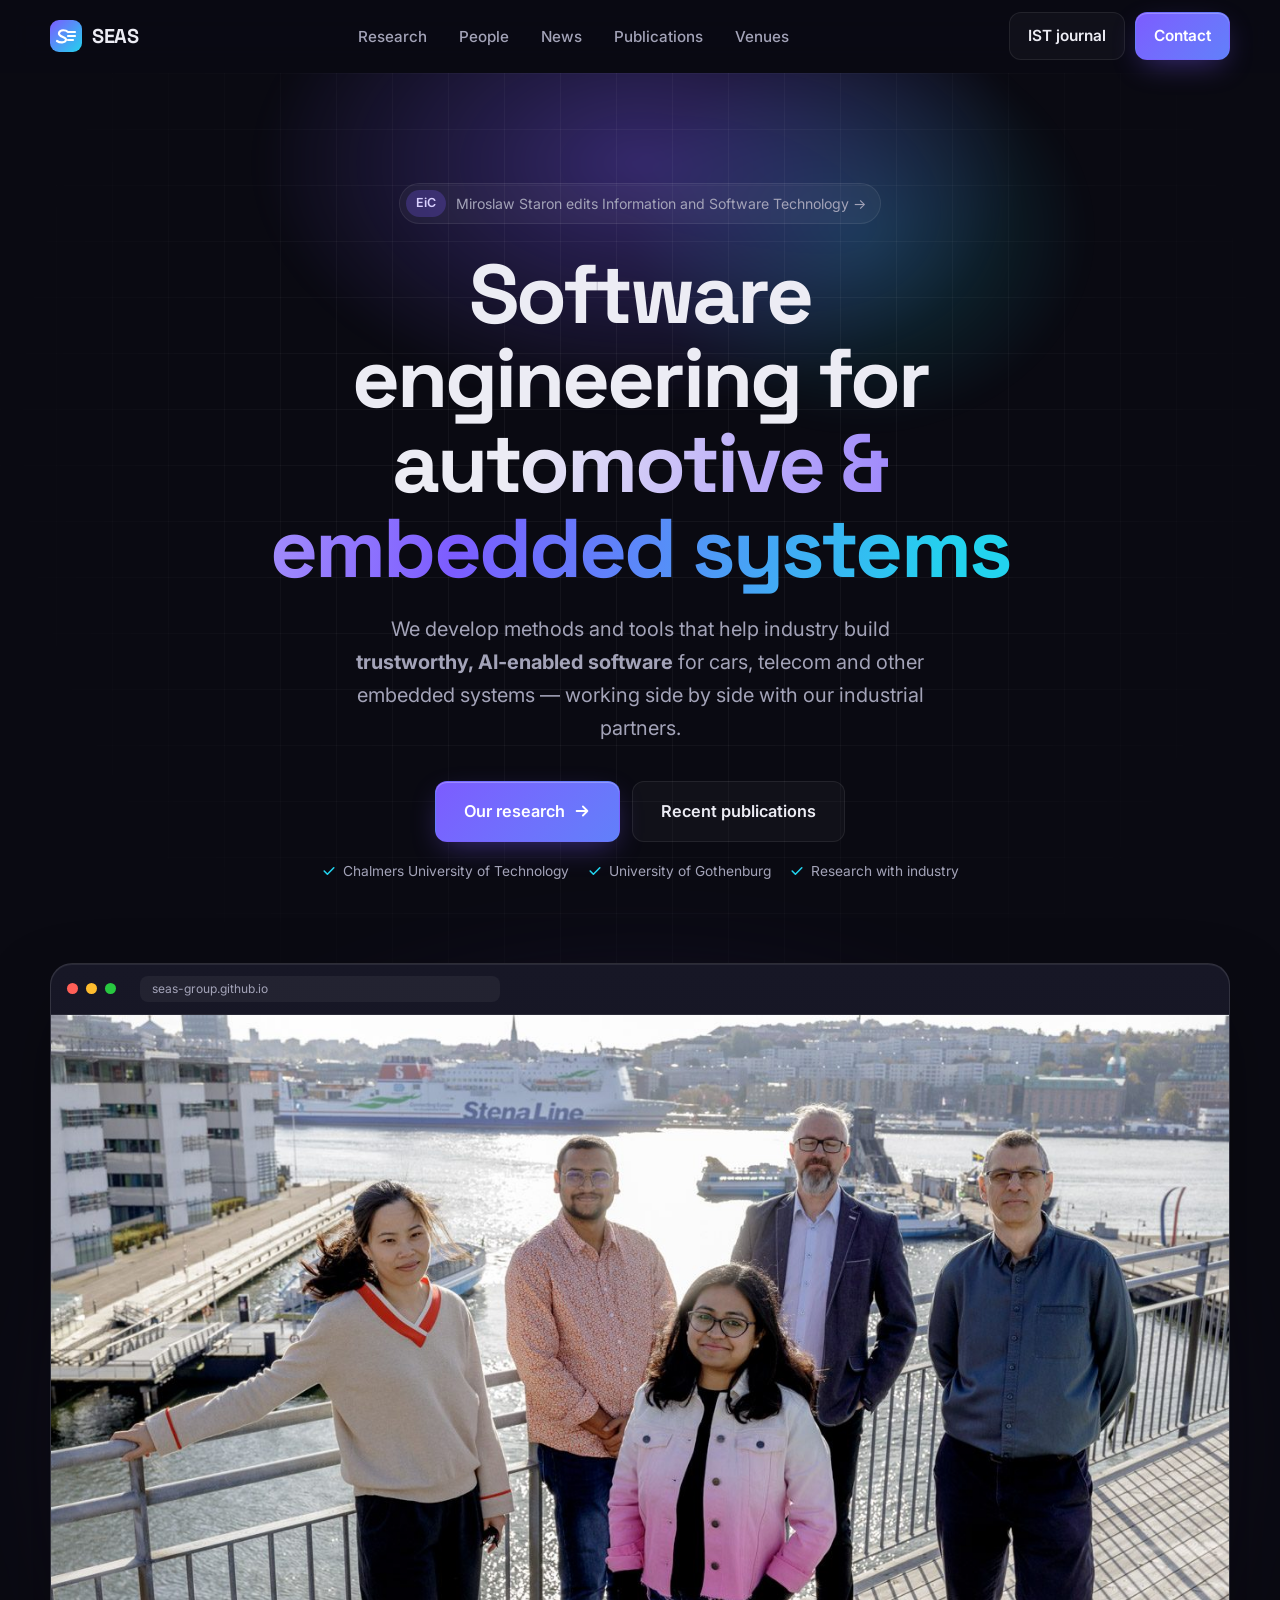
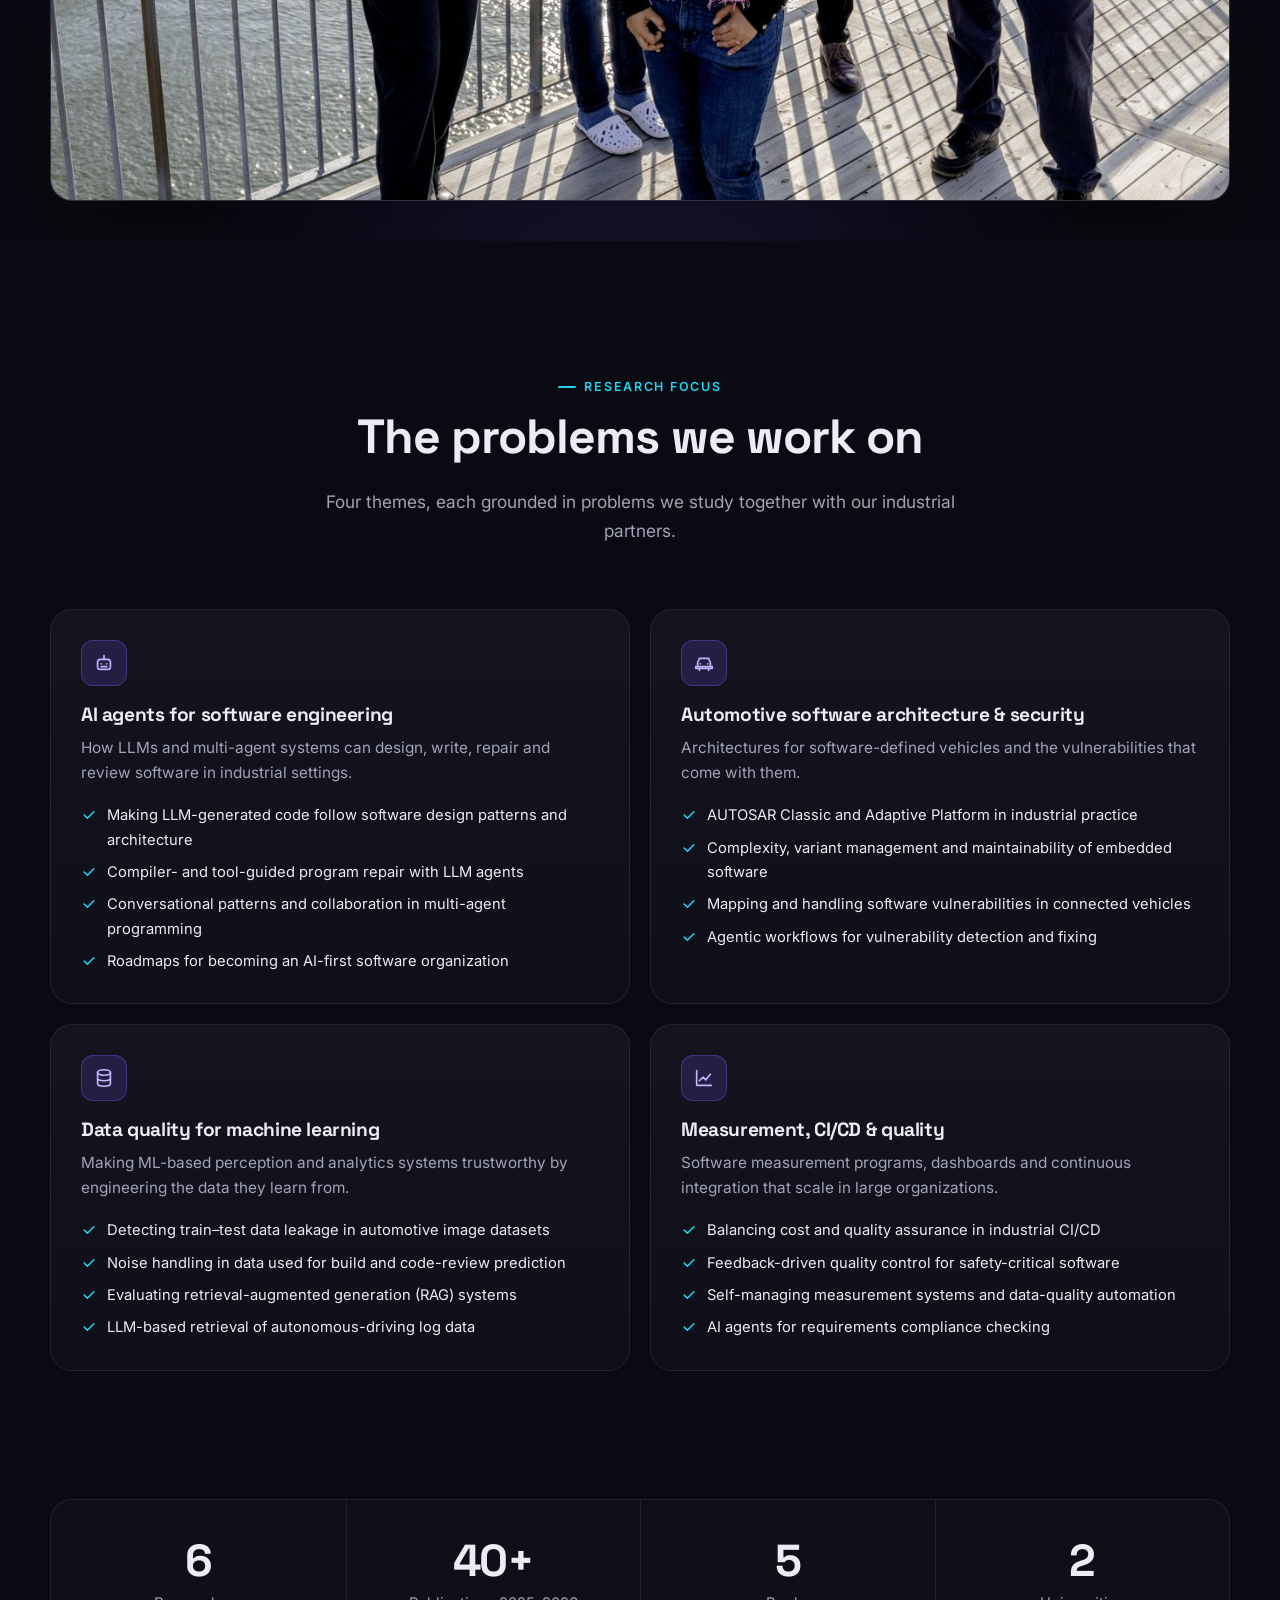
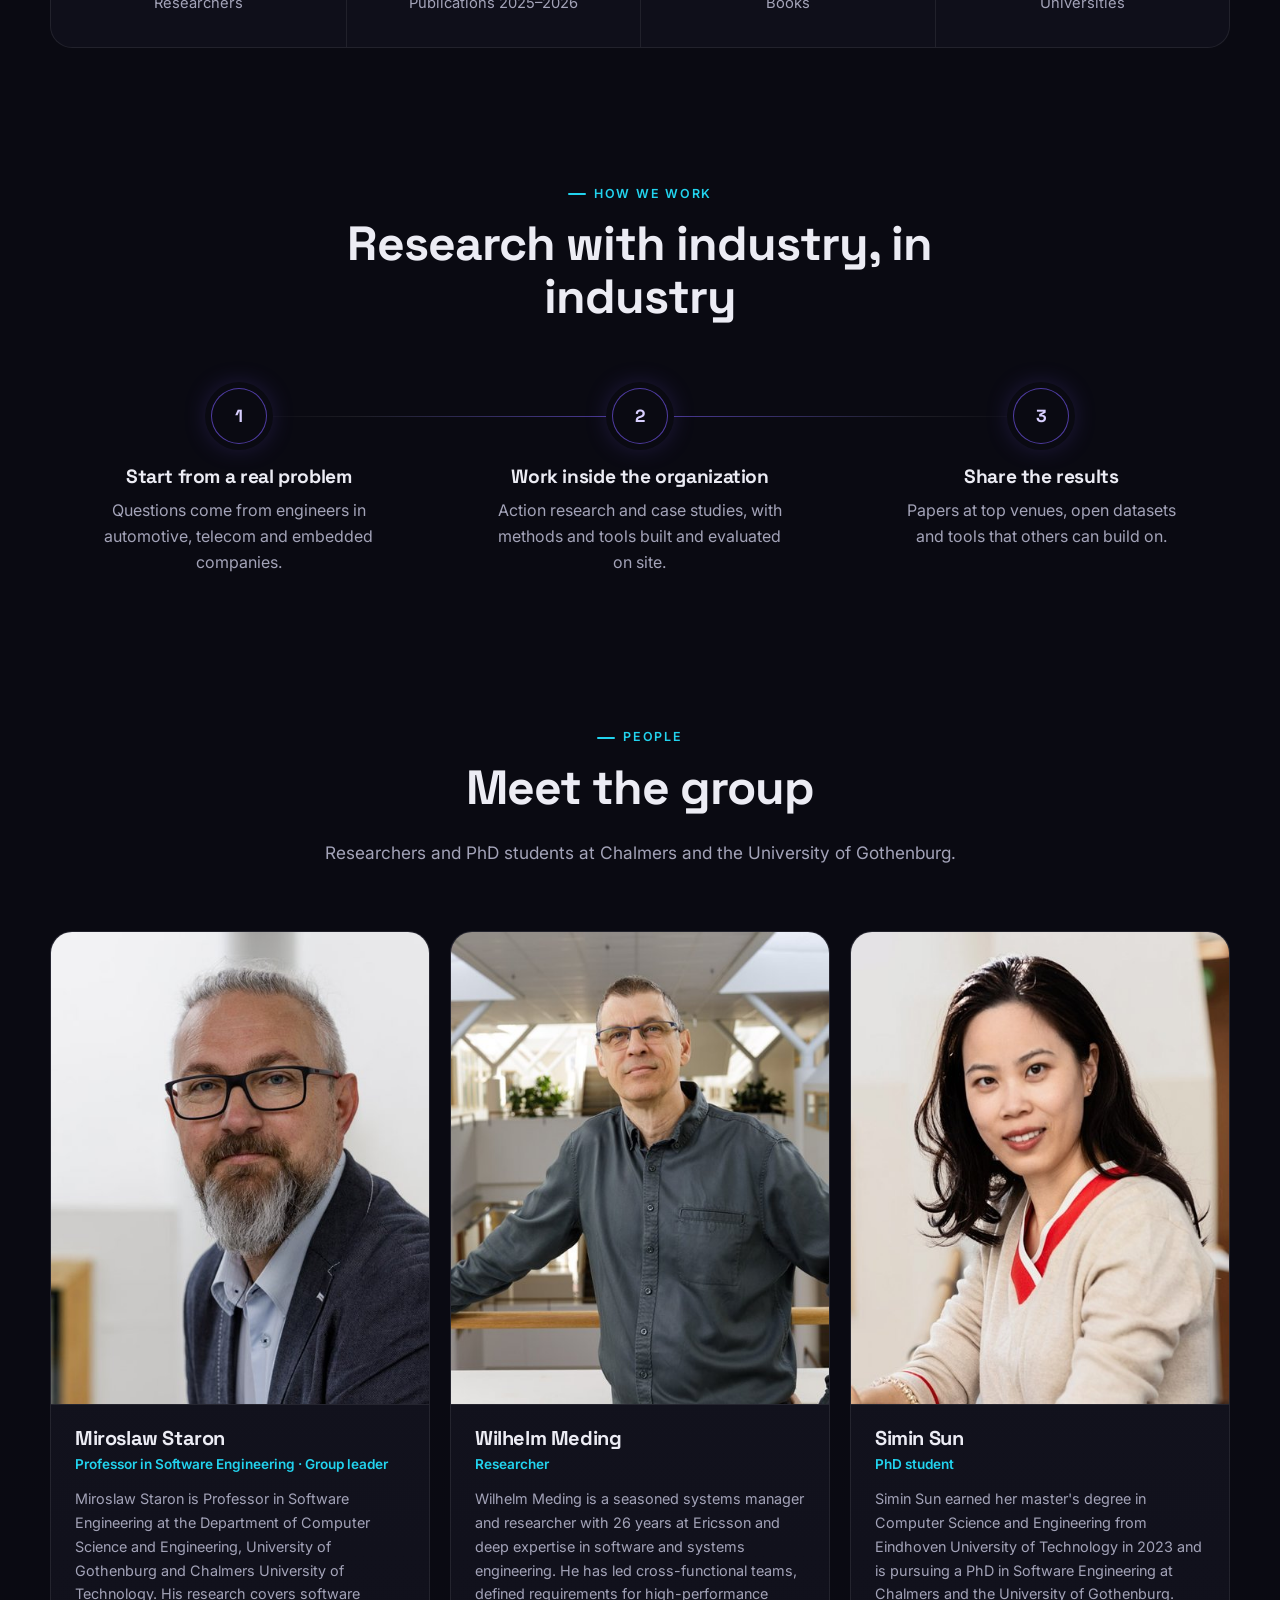
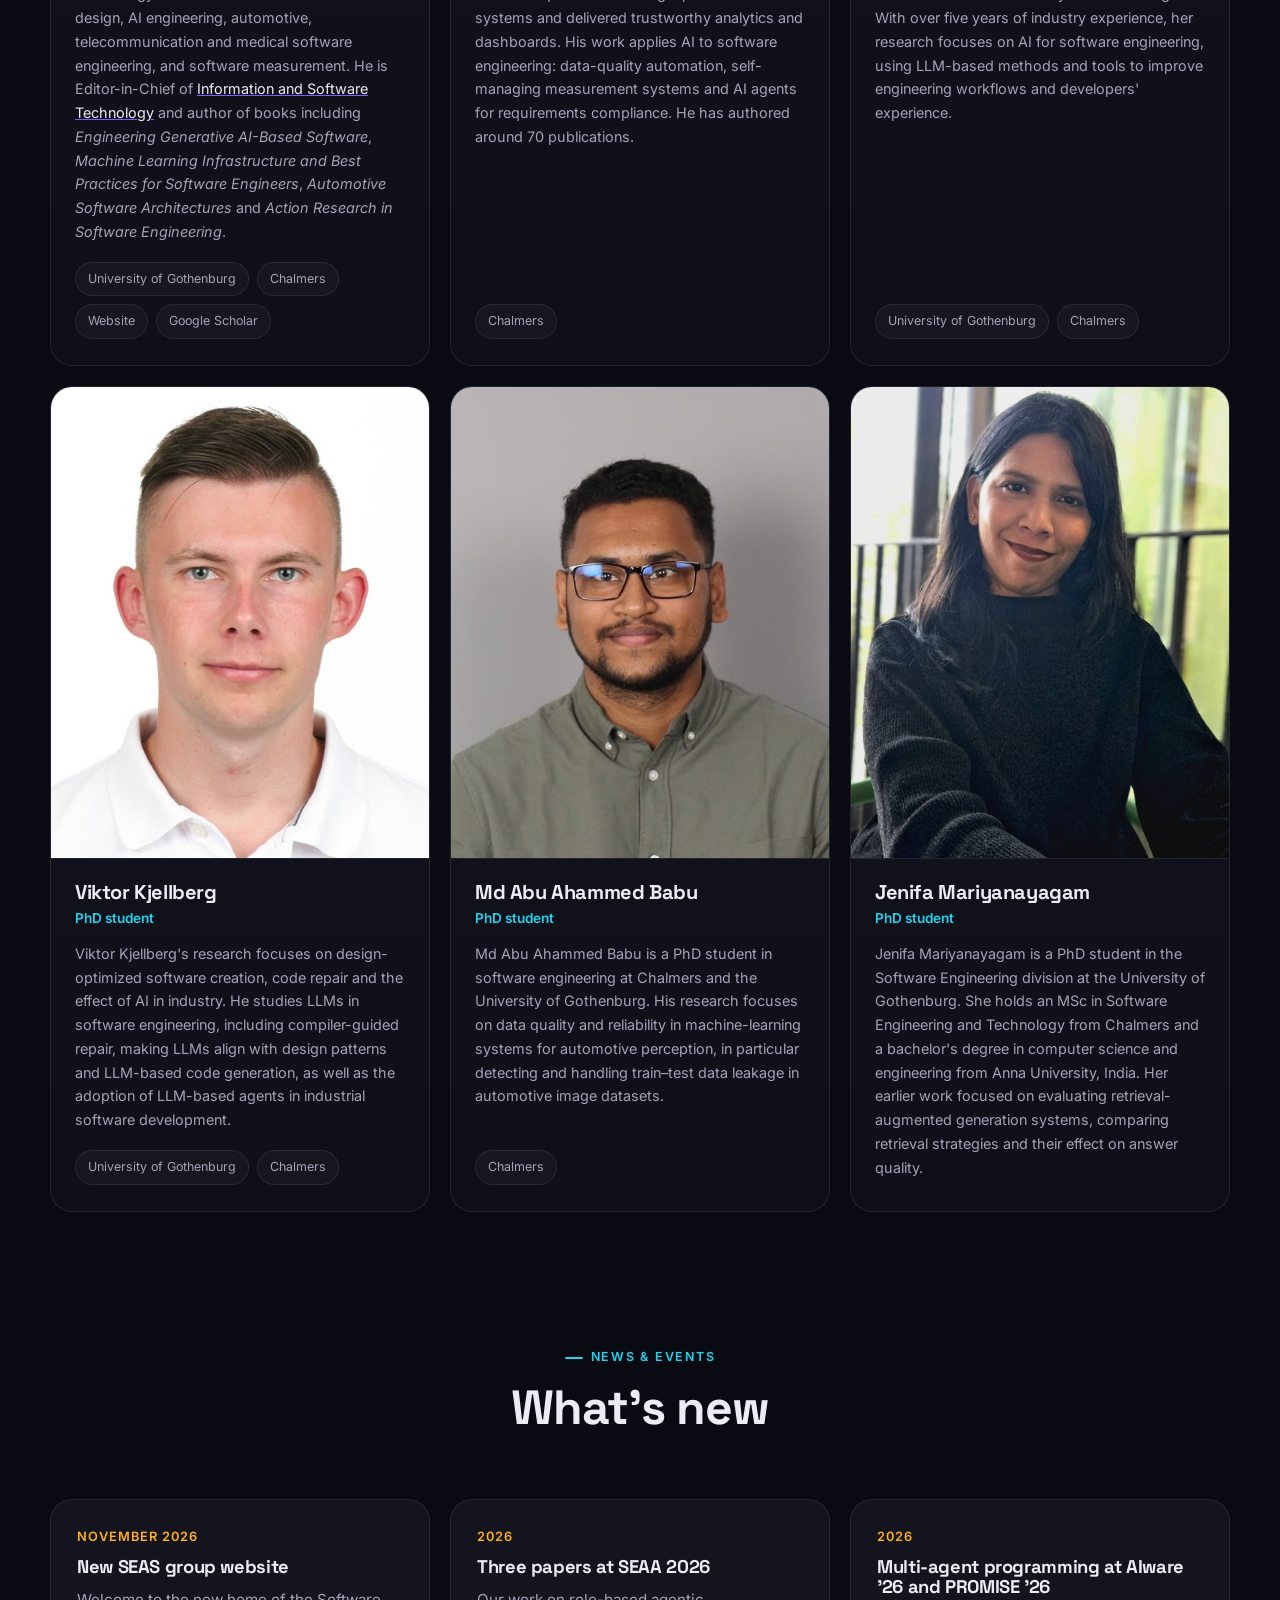
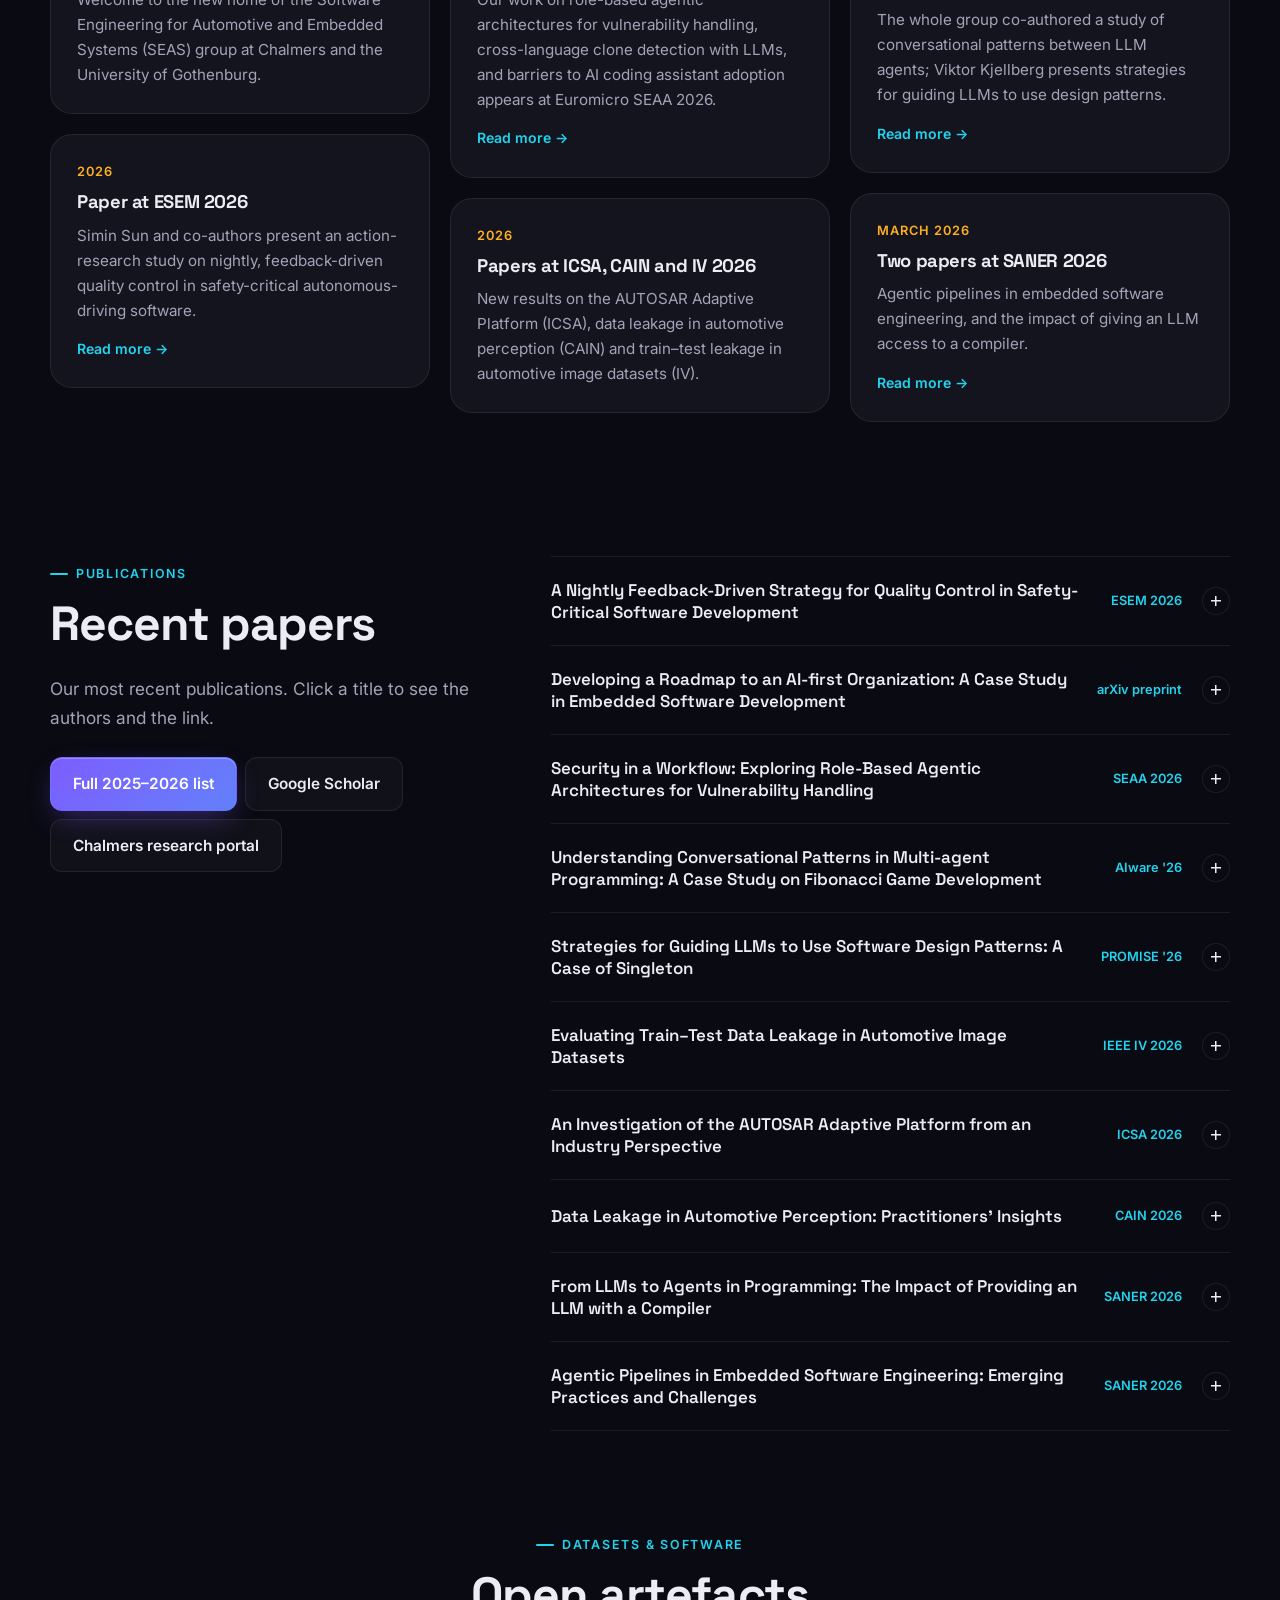
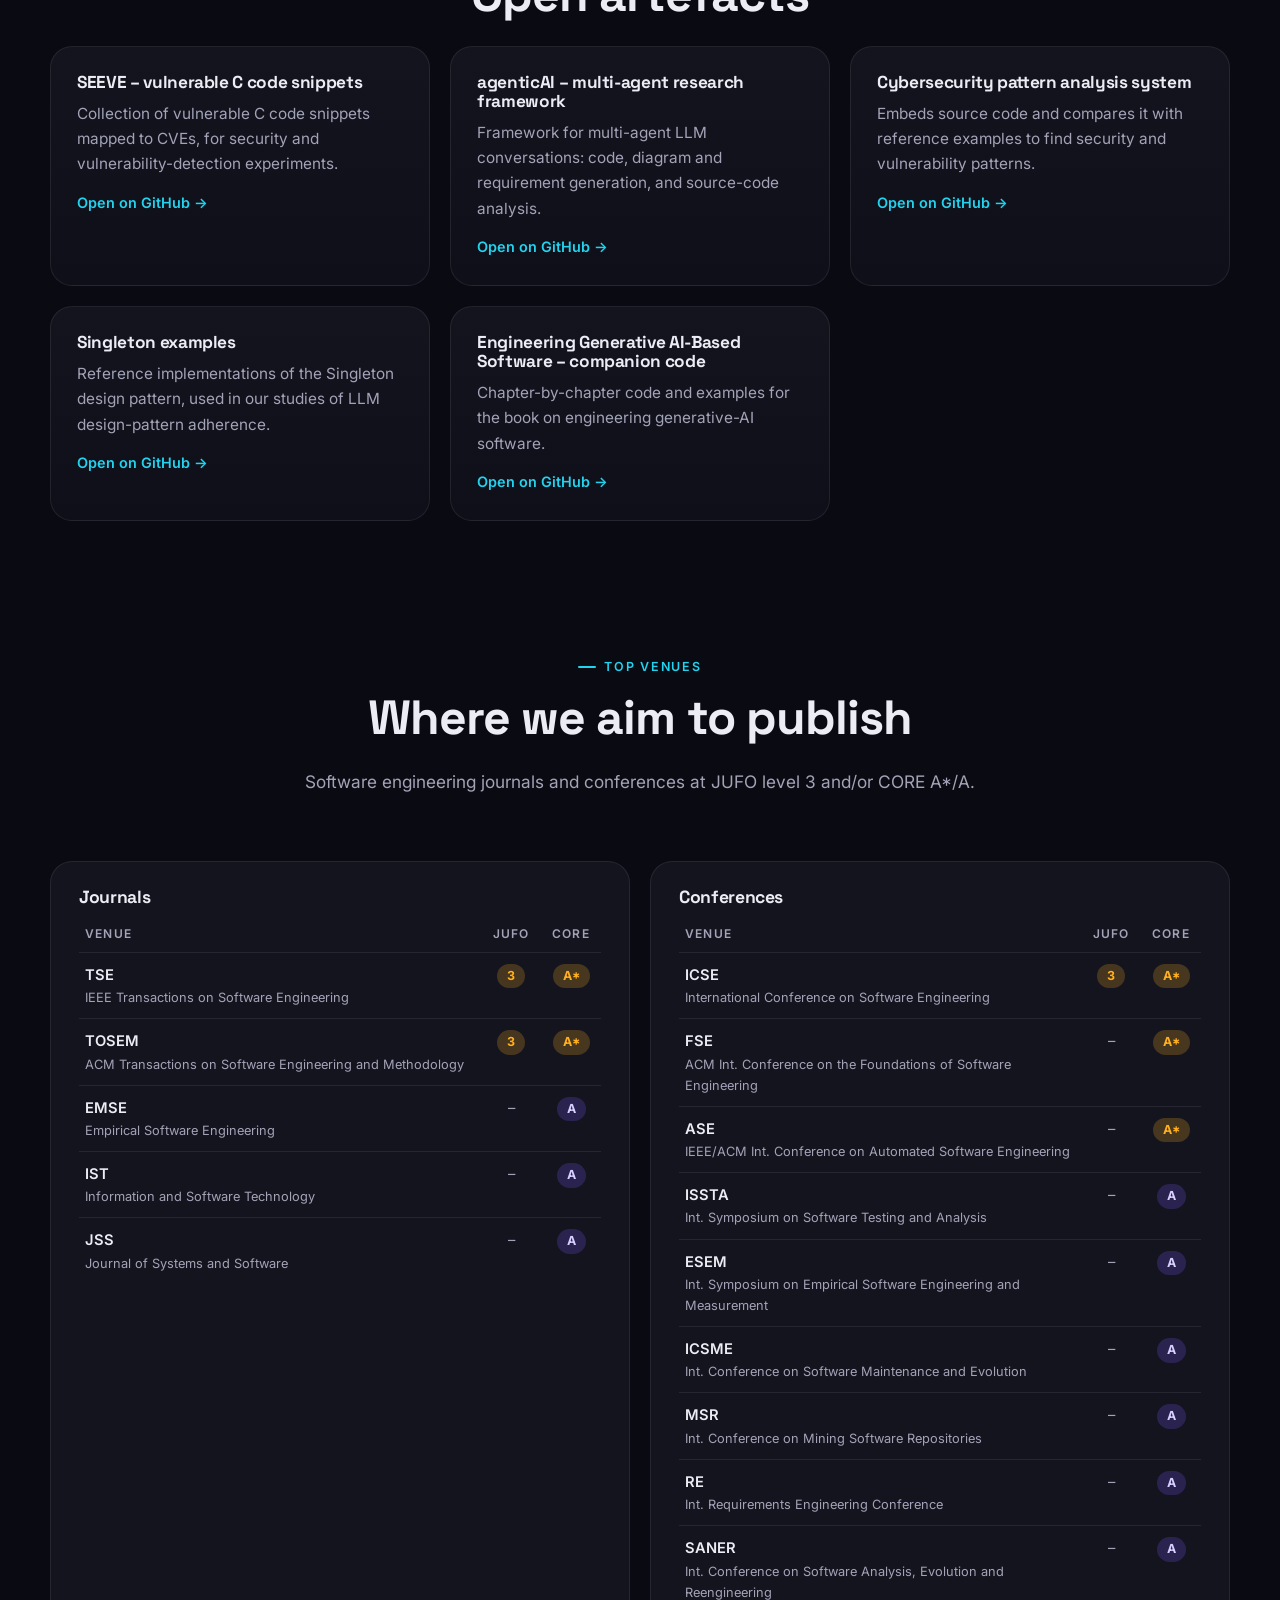
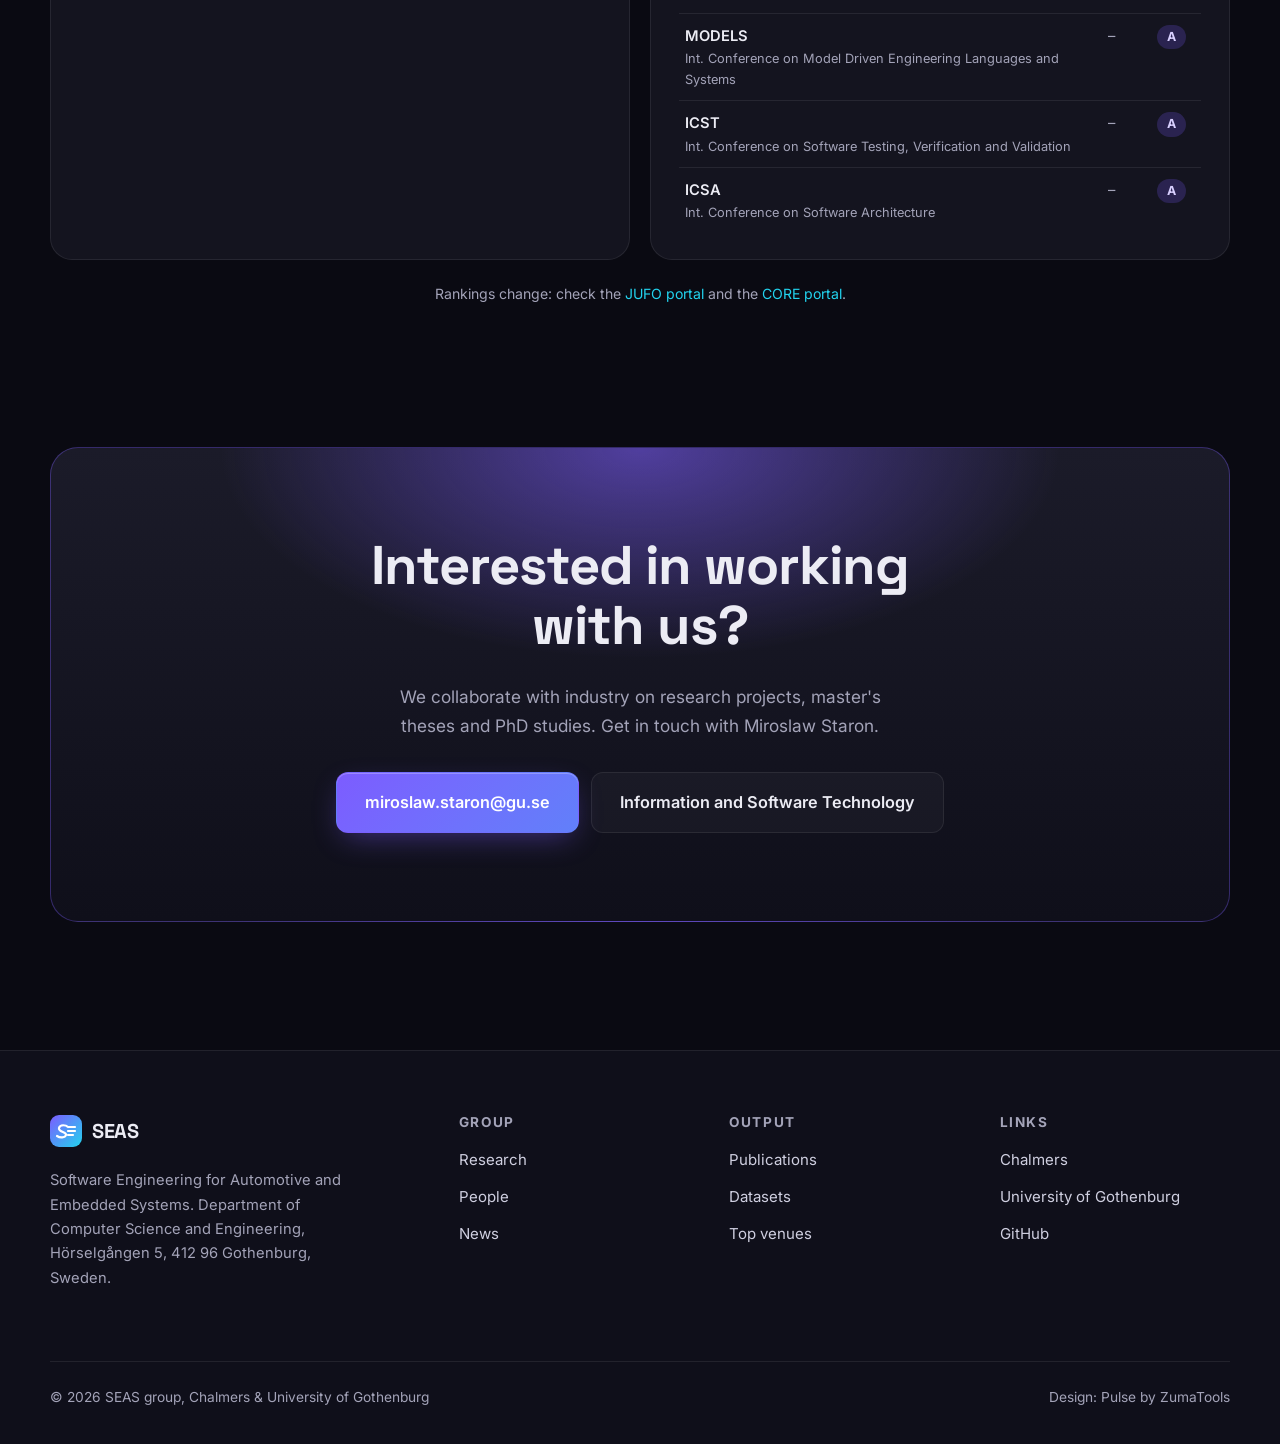
==== commit 9f27ba88: "Switch site design to the Pulse template Replace the Strongly Typed (HTML5 UP) design with Pulse by " ====
--- a/index.html
+++ b/index.html
@@ -1,210 +1,309 @@
-<!DOCTYPE HTML>
-<!--
-	SEAS group website
-	Based on "Strongly Typed" by HTML5 UP (html5up.net | @ajlkn), CCA 3.0 license.
-
-	Most content lives in the content/ folder (news, research, members,
-	publications, datasets, venues) - edit those files, not this one.
--->
-<html lang="en">
-	<head>
-		<title>SEAS – Software Engineering for Automotive and Embedded Systems</title>
-		<meta charset="utf-8" />
-		<meta name="viewport" content="width=device-width, initial-scale=1" />
-		<meta name="description" content="SEAS research group at Chalmers University of Technology and the University of Gothenburg: software engineering for automotive and embedded systems, AI agents for software engineering, and software measurement." />
-		<link rel="stylesheet" href="assets/css/main.css" />
-		<link rel="stylesheet" href="assets/css/seas.css" />
-	</head>
-	<body class="homepage is-preload">
-		<div id="page-wrapper">
-
-			<!-- Header -->
-				<section id="header">
-					<div class="container">
-						<h1 id="logo"><a href="index.html">SEAS</a></h1>
-						<p>Software Engineering for Automotive and Embedded Systems<br />
-						Chalmers University of Technology &amp; University of Gothenburg</p>
-
-						<nav id="nav">
-							<ul>
-								<li><a class="icon solid fa-flask" href="#research"><span>Research</span></a></li>
-								<li><a class="icon solid fa-users" href="#people"><span>People</span></a></li>
-								<li><a class="icon solid fa-bullhorn" href="#news"><span>News</span></a></li>
-								<li><a class="icon solid fa-book" href="#publications"><span>Publications</span></a></li>
-								<li><a class="icon solid fa-database" href="#datasets"><span>Datasets</span></a></li>
-								<li><a class="icon solid fa-trophy" href="#venues"><span>Top venues</span></a></li>
-								<li><a class="icon solid fa-envelope" href="#footer"><span>Contact</span></a></li>
-							</ul>
-						</nav>
-					</div>
-				</section>
-
-			<!-- Research focus -->
-				<section id="features">
-					<div class="container" id="research">
-						<header>
-							<h2>Our <strong>research focus</strong></h2>
-						</header>
-						<p class="seas-focus" id="seas-focus"></p>
-						<div class="row aln-center" id="seas-research"></div>
-					</div>
-				</section>
-
-			<!-- Group photo -->
-				<section id="banner">
-					<div class="container">
-						<p>We work <strong>with industry, in industry</strong> &mdash; automotive, telecom and embedded systems.</p>
-					</div>
-				</section>
-
-			<!-- Main -->
-				<section id="main">
-					<div class="container">
-						<div class="row">
-
-							<!-- Content -->
-								<div id="content" class="col-8 col-12-medium">
-
-									<article class="box post" id="publications">
-										<header>
-											<h2>Recent <strong>publications</strong></h2>
-										</header>
-										<ul class="seas-pubs" id="seas-pubs"></ul>
-										<ul class="actions" id="seas-pubs-more"></ul>
-									</article>
-
-									<article class="box post" id="datasets">
-										<header>
-											<h2>Datasets <strong>&amp; software</strong></h2>
-										</header>
-										<ul class="divided seas-datasets" id="seas-datasets"></ul>
-									</article>
-
-								</div>
-
-							<!-- Sidebar -->
-								<div id="sidebar" class="col-4 col-12-medium">
-
-									<section id="news">
-										<header>
-											<h2 class="seas-side-title">News &amp; events</h2>
-										</header>
-										<ul class="divided" id="seas-news"></ul>
-									</section>
-
-									<section>
-										<ul class="divided">
-											<li>
-												<article class="box highlight">
-													<header>
-														<h3><a href="https://www.sciencedirect.com/journal/information-and-software-technology">Information and Software Technology</a></h3>
-													</header>
-													<p>Miroslaw Staron is Editor-in-Chief of <em>Information and Software Technology</em> (IST), Elsevier &mdash;
-													a leading journal for empirical software engineering research. Read the editorial
-													<a href="https://doi.org/10.1016/j.infsof.2026.108197">&ldquo;How not to get your paper rejected&rdquo;</a> before submitting.</p>
-													<ul class="actions">
-														<li><a href="https://www.sciencedirect.com/journal/information-and-software-technology" class="button icon solid fa-book-open">Visit IST</a></li>
-													</ul>
-												</article>
-											</li>
-										</ul>
-									</section>
-
-								</div>
-
-						</div>
-					</div>
-				</section>
-
-			<!-- People -->
-				<section id="people" class="seas-people">
-					<div class="container">
-						<header>
-							<h2>Our <strong>people</strong></h2>
-						</header>
-						<div class="row" id="seas-members"></div>
-					</div>
-				</section>
-
-			<!-- Venues -->
-				<section id="venues" class="seas-venues">
-					<div class="container">
-						<header>
-							<h2>Top <strong>software engineering venues</strong></h2>
-							<p>Journals and conferences at JUFO level 3 and/or CORE A*/A that we target.
-							Rankings change &mdash; see the <a href="https://jfp.csc.fi/en/">JUFO portal</a> and the
-							<a href="https://portal.core.edu.au/conf-ranks/">CORE portal</a>.</p>
-						</header>
-						<div class="row">
-							<div class="col-6 col-12-medium">
-								<h3>Journals</h3>
-								<table class="seas-table"><thead><tr><th>Venue</th><th>JUFO</th><th>CORE</th></tr></thead>
-								<tbody id="seas-venues-journals"></tbody></table>
-							</div>
-							<div class="col-6 col-12-medium">
-								<h3>Conferences</h3>
-								<table class="seas-table"><thead><tr><th>Venue</th><th>JUFO</th><th>CORE</th></tr></thead>
-								<tbody id="seas-venues-conferences"></tbody></table>
-							</div>
-						</div>
-					</div>
-				</section>
-
-			<!-- Footer -->
-				<section id="footer">
-					<div class="container">
-						<header>
-							<h2>Interested in working with us? <strong>Get in touch:</strong></h2>
-						</header>
-						<div class="row">
-							<div class="col-6 col-12-medium">
-								<section>
-									<p>We collaborate closely with industry on research projects, master's theses and PhD studies.
-									Contact Miroslaw Staron if you would like to work with the SEAS group.</p>
-								</section>
-							</div>
-							<div class="col-6 col-12-medium">
-								<section>
-									<ul class="icons">
-										<li class="icon solid fa-home">
-											Department of Computer Science and Engineering<br />
-											Hörselgången 5, 412 96 Gothenburg, Sweden
-										</li>
-										<li class="icon solid fa-envelope">
-											<a href="mailto:miroslaw.staron@gu.se">miroslaw.staron@gu.se</a>
-										</li>
-										<li class="icon brands fa-github">
-											<a href="https://github.com/seas-group">github.com/seas-group</a>
-										</li>
-									</ul>
-								</section>
-							</div>
-						</div>
-					</div>
-					<div id="copyright" class="container">
-						<ul class="links">
-							<li>&copy; SEAS group, Chalmers &amp; University of Gothenburg</li><li>Design: <a href="http://html5up.net">HTML5 UP</a></li>
-						</ul>
-					</div>
-				</section>
-
-		</div>
-
-		<!-- Content (edit these files) -->
-			<script src="content/research.js"></script>
-			<script src="content/news.js"></script>
-			<script src="content/members.js"></script>
-			<script src="content/publications.js"></script>
-			<script src="content/venues.js"></script>
-			<script src="assets/js/seas-render.js"></script>
-
-		<!-- Template scripts -->
-			<script src="assets/js/jquery.min.js"></script>
-			<script src="assets/js/jquery.dropotron.min.js"></script>
-			<script src="assets/js/browser.min.js"></script>
-			<script src="assets/js/breakpoints.min.js"></script>
-			<script src="assets/js/util.js"></script>
-			<script src="assets/js/main.js"></script>
-
-	</body>
+<!doctype html>
+<html lang="en" class="no-js">
+<head>
+  <meta charset="utf-8">
+  <meta name="viewport" content="width=device-width, initial-scale=1">
+  <title>SEAS – Software Engineering for Automotive and Embedded Systems</title>
+  <meta name="description" content="SEAS research group at Chalmers University of Technology and the University of Gothenburg: AI agents for software engineering, automotive software architecture and security, data quality for ML, and software measurement.">
+  <!-- Design based on "Pulse" SaaS landing template by ZumaTools (MIT, see LICENSE) -->
+  <meta name="theme-color" content="#0a0a12">
+  <link rel="icon" href="data:image/svg+xml,%3Csvg xmlns='http://www.w3.org/2000/svg' viewBox='0 0 32 32'%3E%3Crect width='32' height='32' rx='9' fill='%237c5cff'/%3E%3Ctext x='16' y='22' font-family='Arial' font-weight='700' font-size='15' fill='white' text-anchor='middle'%3ES%3C/text%3E%3C/svg%3E">
+  <link rel="preconnect" href="https://fonts.googleapis.com">
+  <link rel="preconnect" href="https://fonts.gstatic.com" crossorigin>
+  <link href="https://fonts.googleapis.com/css2?family=Inter:wght@400;500;600;700&family=Space+Grotesk:wght@500;600;700&display=swap" rel="stylesheet">
+  <link rel="stylesheet" href="assets/css/style.css">
+  <script src="assets/js/main.js" defer></script>
+  <style>
+    /* SEAS additions */
+    .mock-photo { display: block; width: 100%; aspect-ratio: 3 / 2; object-fit: cover; }
+    .problems { list-style: none; padding: 0; margin: 18px 0 0; display: grid; gap: 8px; }
+    .problems li { display: flex; gap: 10px; font-size: .92rem; color: var(--text); }
+    .problems li svg { width: 16px; height: 16px; flex: none; margin-top: 4px; color: var(--brand-2); }
+    .people-grid { display: grid; grid-template-columns: repeat(3, 1fr); gap: 20px; }
+    .person { padding: 0; display: flex; flex-direction: column; }
+    .person img { width: 100%; aspect-ratio: 4 / 5; object-fit: cover; border-bottom: 1px solid var(--border); }
+    .person .body { padding: 22px 24px 26px; display: flex; flex-direction: column; flex: 1; }
+    .person h3 { margin: 0 0 4px; font-size: 1.25rem; }
+    .person .role { color: var(--brand-2); font-size: .85rem; font-weight: 600; margin-bottom: 12px; }
+    .person p { font-size: .9rem; }
+    .person p a { color: var(--text); text-decoration: underline; text-decoration-color: var(--brand); }
+    .person .chips { margin-top: auto; padding-top: 18px; }
+    .person .chips a:hover { border-color: rgba(255,255,255,.3); color: var(--text); }
+    @media (max-width: 960px) { .people-grid { grid-template-columns: repeat(2, 1fr); } }
+    @media (max-width: 600px) { .people-grid { grid-template-columns: 1fr; } }
+    .quote .date { color: var(--accent); font-size: .8rem; font-weight: 600; letter-spacing: .08em; text-transform: uppercase; margin-bottom: 10px; display: block; }
+    .quote h3 { font-size: 1.15rem; margin-bottom: 10px; }
+    .quote p { color: var(--muted); margin: 0; font-size: .95rem; }
+    .quote a.more { display: inline-block; margin-top: 14px; color: var(--brand-2); font-size: .88rem; font-weight: 600; }
+    .faq-item .venue { color: var(--brand-2); font: 600 .8rem var(--font-body); white-space: nowrap; }
+    .faq-item summary .t { flex: 1; }
+    .faq-item .answer a { color: var(--brand-2); font-weight: 600; }
+    .faq-layout .section-head .btn { margin: 8px 8px 0 0; }
+    .datasets-grid { display: grid; grid-template-columns: repeat(3, 1fr); gap: 20px; margin-top: 20px; }
+    .datasets-grid .card { padding: 26px; }
+    .datasets-grid .card h3 { margin-top: 0; font-size: 1.08rem; }
+    .datasets-grid .card a.more { display: inline-block; margin-top: 14px; color: var(--brand-2); font-weight: 600; font-size: .9rem; }
+    @media (max-width: 960px) { .datasets-grid { grid-template-columns: 1fr 1fr; } }
+    @media (max-width: 640px) { .datasets-grid { grid-template-columns: 1fr; } }
+    .venue-grid { display: grid; grid-template-columns: 1fr 1fr; gap: 20px; }
+    .venue-card { background: var(--surface); border: 1px solid var(--border); border-radius: var(--radius-lg); padding: 26px 28px; }
+    .venue-card h3 { font-size: 1.1rem; }
+    .vt { width: 100%; border-collapse: collapse; font-size: .92rem; }
+    .vt th { text-align: left; color: var(--muted); font-weight: 600; font-size: .75rem; letter-spacing: .1em; text-transform: uppercase; padding: 8px 6px; border-bottom: 1px solid var(--border); }
+    .vt td { padding: 10px 6px; border-bottom: 1px solid var(--border); vertical-align: top; }
+    .vt tr:last-child td { border-bottom: 0; }
+    .vt td small { display: block; color: var(--muted); font-size: .8rem; }
+    .vt td a { font-weight: 600; }
+    .vt td a:hover { color: var(--brand-2); }
+    .vt th:nth-child(n+2), .vt td:nth-child(n+2) { text-align: center; width: 60px; }
+    .rank { display: inline-block; padding: 2px 10px; border-radius: 999px; font-size: .78rem; font-weight: 700; background: color-mix(in srgb, var(--brand) 22%, transparent); color: #d9d0ff; }
+    .rank.top { background: color-mix(in srgb, var(--accent) 22%, transparent); color: var(--accent); }
+    .venue-note { text-align: center; color: var(--muted); font-size: .88rem; margin-top: 22px; }
+    .venue-note a { color: var(--brand-2); }
+    @media (max-width: 860px) { .venue-grid { grid-template-columns: 1fr; } }
+  </style>
+</head>
+<body>
+  <a class="skip-link" href="#main">Skip to content</a>
+
+  <header class="site-header" id="top">
+    <nav class="container nav" aria-label="Primary">
+      <a class="logo" href="#top" aria-label="SEAS home">
+        <svg class="logo-mark" viewBox="0 0 32 32" aria-hidden="true"><defs><linearGradient id="lg" x1="0" y1="0" x2="1" y2="1"><stop offset="0" style="stop-color:var(--brand)"/><stop offset="1" style="stop-color:var(--brand-2)"/></linearGradient></defs><rect width="32" height="32" rx="9" fill="url(#lg)"/><path d="M7 21c3 2 8 2 9-1s-8-3-7-7 7-3 9-1M18 12h7M18 16h7M18 20h5" fill="none" stroke="#fff" stroke-width="2.2" stroke-linecap="round"/></svg>
+        <span>SEAS</span>
+      </a>
+      <ul class="nav-links" id="nav-links">
+        <li><a href="#research">Research</a></li>
+        <li><a href="#people">People</a></li>
+        <li><a href="#news">News</a></li>
+        <li><a href="#publications">Publications</a></li>
+        <li><a href="#venues">Venues</a></li>
+      </ul>
+      <div class="nav-cta">
+        <a class="btn btn-ghost" href="https://www.sciencedirect.com/journal/information-and-software-technology">IST journal</a>
+        <a class="btn btn-primary" href="#contact">Contact</a>
+        <button class="menu-toggle" type="button" aria-expanded="false" aria-controls="nav-links" aria-label="Open menu"><span></span></button>
+      </div>
+    </nav>
+  </header>
+
+  <main id="main">
+    <!-- Hero -->
+    <section class="hero" aria-labelledby="hero-title">
+      <div class="hero-bg" aria-hidden="true"></div>
+      <div class="container">
+        <a class="pill" href="https://www.sciencedirect.com/journal/information-and-software-technology"><b>EiC</b> Miroslaw Staron edits Information and Software Technology &rarr;</a>
+        <h1 id="hero-title">Software engineering for <span class="gradient-text">automotive &amp; embedded systems</span></h1>
+        <p class="lead" id="hero-lead"></p>
+        <div class="hero-actions">
+          <a class="btn btn-primary btn-lg" href="#research">Our research
+            <svg viewBox="0 0 20 20" fill="none" aria-hidden="true"><path d="M4 10h12m-5-5 5 5-5 5" stroke="currentColor" stroke-width="2" stroke-linecap="round" stroke-linejoin="round"/></svg></a>
+          <a class="btn btn-ghost btn-lg" href="#publications">Recent publications</a>
+        </div>
+        <div class="hero-note">
+          <span><svg viewBox="0 0 20 20" fill="none" aria-hidden="true"><path d="m4 10 4 4 8-8" stroke="currentColor" stroke-width="2" stroke-linecap="round" stroke-linejoin="round"/></svg>Chalmers University of Technology</span>
+          <span><svg viewBox="0 0 20 20" fill="none" aria-hidden="true"><path d="m4 10 4 4 8-8" stroke="currentColor" stroke-width="2" stroke-linecap="round" stroke-linejoin="round"/></svg>University of Gothenburg</span>
+          <span><svg viewBox="0 0 20 20" fill="none" aria-hidden="true"><path d="m4 10 4 4 8-8" stroke="currentColor" stroke-width="2" stroke-linecap="round" stroke-linejoin="round"/></svg>Research with industry</span>
+        </div>
+
+        <div class="mock-wrap">
+          <div class="mock">
+            <div class="mock-bar"><i></i><i></i><i></i><div class="mock-url">seas-group.github.io</div></div>
+            <img class="mock-photo" src="images/group.jpg" alt="The SEAS group on a bridge in Gothenburg">
+          </div>
+        </div>
+      </div>
+    </section>
+
+    <!-- Research -->
+    <section class="section" id="research" aria-labelledby="research-title">
+      <div class="container">
+        <div class="section-head reveal">
+          <span class="eyebrow">Research focus</span>
+          <h2 id="research-title">The problems we work on</h2>
+          <p>Four themes, each grounded in problems we study together with our industrial partners.</p>
+        </div>
+        <div class="features-grid" id="research-grid"></div>
+      </div>
+    </section>
+
+    <!-- Stats (numbers are in content/stats.js) -->
+    <section aria-label="SEAS in numbers">
+      <div class="container">
+        <div class="stats reveal" id="stats"></div>
+      </div>
+    </section>
+
+    <!-- How we work -->
+    <section class="section" id="how" aria-labelledby="how-title">
+      <div class="container">
+        <div class="section-head reveal">
+          <span class="eyebrow">How we work</span>
+          <h2 id="how-title">Research with industry, in industry</h2>
+        </div>
+        <ol class="steps">
+          <li class="step reveal"><div class="step-num">1</div><h3>Start from a real problem</h3><p>Questions come from engineers in automotive, telecom and embedded companies.</p></li>
+          <li class="step reveal"><div class="step-num">2</div><h3>Work inside the organization</h3><p>Action research and case studies, with methods and tools built and evaluated on site.</p></li>
+          <li class="step reveal"><div class="step-num">3</div><h3>Share the results</h3><p>Papers at top venues, open datasets and tools that others can build on.</p></li>
+        </ol>
+      </div>
+    </section>
+
+    <!-- People -->
+    <section class="section" id="people" aria-labelledby="people-title" style="padding-top:0">
+      <div class="container">
+        <div class="section-head reveal">
+          <span class="eyebrow">People</span>
+          <h2 id="people-title">Meet the group</h2>
+          <p>Researchers and PhD students at Chalmers and the University of Gothenburg.</p>
+        </div>
+        <div class="people-grid" id="people-grid"></div>
+      </div>
+    </section>
+
+    <!-- News -->
+    <section class="section" id="news" aria-labelledby="news-title" style="padding-top:0">
+      <div class="container">
+        <div class="section-head reveal">
+          <span class="eyebrow">News &amp; events</span>
+          <h2 id="news-title">What's new</h2>
+        </div>
+        <div class="quotes" id="news-list"></div>
+      </div>
+    </section>
+
+    <!-- Publications -->
+    <section class="section" id="publications" aria-labelledby="pubs-title" style="padding-top:0">
+      <div class="container">
+        <div class="faq-layout">
+          <div class="section-head reveal">
+            <span class="eyebrow">Publications</span>
+            <h2 id="pubs-title">Recent papers</h2>
+            <p>Our most recent publications. Click a title to see the authors and the link.</p>
+            <div id="pubs-more"></div>
+          </div>
+          <div class="faq-list reveal" id="pubs-list"></div>
+        </div>
+        <div class="section-head reveal" id="datasets" style="margin-top:96px;margin-bottom:0">
+          <span class="eyebrow">Datasets &amp; software</span>
+          <h2>Open artefacts</h2>
+        </div>
+        <div class="datasets-grid" id="datasets-grid"></div>
+      </div>
+    </section>
+
+    <!-- Venues -->
+    <section class="section" id="venues" aria-labelledby="venues-title" style="padding-top:0">
+      <div class="container">
+        <div class="section-head reveal">
+          <span class="eyebrow">Top venues</span>
+          <h2 id="venues-title">Where we aim to publish</h2>
+          <p>Software engineering journals and conferences at JUFO level 3 and/or CORE A*/A.</p>
+        </div>
+        <div class="venue-grid">
+          <div class="venue-card reveal"><h3>Journals</h3><table class="vt"><thead><tr><th>Venue</th><th>JUFO</th><th>CORE</th></tr></thead><tbody id="vj"></tbody></table></div>
+          <div class="venue-card reveal"><h3>Conferences</h3><table class="vt"><thead><tr><th>Venue</th><th>JUFO</th><th>CORE</th></tr></thead><tbody id="vc"></tbody></table></div>
+        </div>
+        <p class="venue-note">Rankings change: check the <a href="https://jfp.csc.fi/en/">JUFO portal</a> and the <a href="https://portal.core.edu.au/conf-ranks/">CORE portal</a>.</p>
+      </div>
+    </section>
+
+    <!-- CTA -->
+    <section class="section" id="contact" aria-labelledby="cta-title" style="padding-top:0">
+      <div class="container">
+        <div class="cta-box reveal">
+          <h2 id="cta-title">Interested in working with us?</h2>
+          <p>We collaborate with industry on research projects, master's theses and PhD studies. Get in touch with Miroslaw Staron.</p>
+          <div class="hero-actions">
+            <a class="btn btn-primary btn-lg" href="mailto:miroslaw.staron@gu.se">miroslaw.staron@gu.se</a>
+            <a class="btn btn-ghost btn-lg" href="https://www.sciencedirect.com/journal/information-and-software-technology">Information and Software Technology</a>
+          </div>
+        </div>
+      </div>
+    </section>
+  </main>
+
+  <footer class="site-footer">
+    <div class="container">
+      <div class="footer-grid">
+        <div>
+          <a class="logo" href="#top"><svg class="logo-mark" viewBox="0 0 32 32" aria-hidden="true"><rect width="32" height="32" rx="9" fill="url(#lg)"/><path d="M7 21c3 2 8 2 9-1s-8-3-7-7 7-3 9-1M18 12h7M18 16h7M18 20h5" fill="none" stroke="#fff" stroke-width="2.2" stroke-linecap="round"/></svg><span>SEAS</span></a>
+          <p>Software Engineering for Automotive and Embedded Systems. Department of Computer Science and Engineering, Hörselgången 5, 412 96 Gothenburg, Sweden.</p>
+        </div>
+        <div><h4>Group</h4><ul><li><a href="#research">Research</a></li><li><a href="#people">People</a></li><li><a href="#news">News</a></li></ul></div>
+        <div><h4>Output</h4><ul><li><a href="#publications">Publications</a></li><li><a href="#datasets">Datasets</a></li><li><a href="#venues">Top venues</a></li></ul></div>
+        <div><h4>Links</h4><ul><li><a href="https://www.chalmers.se/en/persons/miroslaw/">Chalmers</a></li><li><a href="https://www.gu.se/en/about/find-staff/miroslawstaron">University of Gothenburg</a></li><li><a href="https://github.com/seas-group">GitHub</a></li></ul></div>
+      </div>
+      <div class="footer-bottom">
+        <span>&copy; <span data-year>2026</span> SEAS group, Chalmers &amp; University of Gothenburg</span>
+        <span>Design: Pulse by ZumaTools</span>
+      </div>
+    </div>
+  </footer>
+
+  <script src="content/research.js"></script>
+  <script src="content/news.js"></script>
+  <script src="content/members.js"></script>
+  <script src="content/publications.js"></script>
+  <script src="content/venues.js"></script>
+  <script src="content/stats.js"></script>
+  <script>
+  (function () {
+    function $(id) { return document.getElementById(id); }
+    function esc(s) { return String(s == null ? "" : s).replace(/[&<>"]/g, function (c) { return { "&": "&amp;", "<": "&lt;", ">": "&gt;", '"': "&quot;" }[c]; }); }
+    function fill(id, list, fn) { if ($(id) && list) $(id).innerHTML = list.map(fn).join(""); }
+    var check = '<svg viewBox="0 0 20 20" fill="none" aria-hidden="true"><path d="m4 10 4 4 8-8" stroke="currentColor" stroke-width="2" stroke-linecap="round" stroke-linejoin="round"/></svg>';
+    var icons = {
+      "fa-robot": '<rect x="5" y="8" width="14" height="11" rx="3"/><path d="M12 4v4M9 13h.01M15 13h.01M9 16h6"/>',
+      "fa-car": '<path d="M5 16V12l2-5h10l2 5v4M3 16h18v2H3zM7 19v1M17 19v1M8 13h.01M16 13h.01"/>',
+      "fa-database": '<ellipse cx="12" cy="6" rx="7" ry="3"/><path d="M5 6v12c0 1.7 3.1 3 7 3s7-1.3 7-3V6M5 12c0 1.7 3.1 3 7 3s7-1.3 7-3"/>',
+      "fa-chart-line": '<path d="M4 4v16h16M7 15l4-4 3 3 5-6"/>'
+    };
+    var defIcon = '<circle cx="12" cy="12" r="8"/>';
+
+    $("hero-lead").innerHTML = SEAS_FOCUS;
+    fill("stats", SEAS_STATS, function (st) {
+      var n = st.number === "members" ? SEAS_MEMBERS.length : st.number;
+      return '<div class="stat"><strong data-count="' + esc(n) + '" data-suffix="' + esc(st.suffix || "") + '">' + esc(n) + esc(st.suffix || "") + '</strong><span>' + esc(st.label) + '</span></div>';
+    });
+
+    fill("research-grid", SEAS_RESEARCH, function (r) {
+      return '<article class="card wide reveal"><div class="icon"><svg viewBox="0 0 24 24" fill="none" stroke="currentColor" stroke-width="1.8" stroke-linecap="round" stroke-linejoin="round">' + (icons[r.icon] || defIcon) + '</svg></div>' +
+        '<h3>' + esc(r.title) + '</h3><p>' + r.summary + '</p>' +
+        '<ul class="problems">' + r.problems.map(function (p) { return '<li>' + check + '<span>' + p + '</span></li>'; }).join("") + '</ul></article>';
+    });
+
+    fill("people-grid", SEAS_MEMBERS, function (m) {
+      var links = [["gu", "University of Gothenburg"], ["chalmers", "Chalmers"], ["web", "Website"], ["scholar", "Google Scholar"]]
+        .filter(function (l) { return m[l[0]]; })
+        .map(function (l) { return '<a class="chip" href="' + esc(m[l[0]]) + '">' + l[1] + '</a>'; }).join("");
+      return '<article class="card person reveal"><img src="' + esc(m.photo) + '" alt="' + esc(m.name) + '" loading="lazy">' +
+        '<div class="body"><h3>' + esc(m.name) + '</h3><div class="role">' + m.role + '</div><p>' + m.bio + '</p>' +
+        (links ? '<div class="chips">' + links + '</div>' : '') + '</div></article>';
+    });
+
+    fill("news-list", SEAS_NEWS.slice(0, SEAS_NEWS_SHOWN), function (n) {
+      return '<figure class="quote reveal"><span class="date">' + esc(n.date) + '</span><h3>' + esc(n.title) + '</h3><p>' + n.text + '</p>' +
+        (n.link ? '<a class="more" href="' + esc(n.link) + '">Read more &rarr;</a>' : '') + '</figure>';
+    });
+
+    fill("pubs-list", SEAS_PUBS.slice(0, SEAS_PUBS_SHOWN), function (p) {
+      return '<details class="faq-item"><summary><span class="t">' + esc(p.title) + '</span><span class="venue">' + esc(p.venue) + '</span></summary>' +
+        '<div class="answer">' + esc(p.authors) + ' (' + esc(p.year) + '). <a href="' + esc(p.link) + '">Read the paper &rarr;</a></div></details>';
+    });
+    fill("pubs-more", SEAS_PUBS_MORE, function (l, i) {
+      return '<a class="btn ' + (i ? 'btn-ghost' : 'btn-primary') + '" href="' + esc(l.url) + '">' + esc(l.label) + '</a>';
+    });
+
+    fill("datasets-grid", SEAS_DATASETS.slice(0, SEAS_DATASETS_SHOWN), function (d) {
+      return '<article class="card reveal"><h3>' + esc(d.title) + '</h3><p>' + d.text + '</p><a class="more" href="' + esc(d.link) + '">Open on GitHub &rarr;</a></article>';
+    });
+
+    function rank(v, topVal) { return v ? '<span class="rank' + (v === topVal ? ' top' : '') + '">' + esc(v) + '</span>' : '<span style="color:var(--muted)">&ndash;</span>'; }
+    function vrow(v) { return '<tr><td><a href="' + esc(v.url) + '">' + esc(v.short) + '</a><small>' + esc(v.name) + '</small></td><td>' + rank(v.jufo, "3") + '</td><td>' + rank(v.core, "A*") + '</td></tr>'; }
+    fill("vj", SEAS_VENUES_JOURNALS, vrow);
+    fill("vc", SEAS_VENUES_CONFERENCES, vrow);
+  })();
+  </script>
+</body>
 </html>
--- a/assets/css/style.css
+++ b/assets/css/style.css
@@ -0,0 +1,393 @@
+/* ==========================================================================
+   Pulse — SaaS landing page
+   Theme tokens: override these to recolour the whole template.
+   ========================================================================== */
+:root {
+  --brand: #7c5cff;
+  --brand-2: #22d3ee;
+  --accent: #ffb020;
+  --bg: #0a0a12;
+  --bg-2: #0f0f1a;
+  --surface: #14141f;
+  --surface-2: #1b1b29;
+  --border: rgba(255, 255, 255, 0.08);
+  --text: #ececf4;
+  --muted: #a3a3b8;
+  --radius: 14px;
+  --radius-lg: 22px;
+  --font-display: "Space Grotesk", "Inter", system-ui, sans-serif;
+  --font-body: "Inter", system-ui, -apple-system, "Segoe UI", sans-serif;
+  --container: 1180px;
+  --shadow: 0 30px 80px -20px rgba(0, 0, 0, 0.6);
+  --glow: color-mix(in srgb, var(--brand) 45%, transparent);
+}
+
+*, *::before, *::after { box-sizing: border-box; }
+html { scroll-behavior: smooth; -webkit-text-size-adjust: 100%; }
+body {
+  margin: 0;
+  background: var(--bg);
+  color: var(--text);
+  font: 400 16px/1.65 var(--font-body);
+  -webkit-font-smoothing: antialiased;
+  overflow-x: hidden;
+}
+img, svg { max-width: 100%; display: block; }
+a { color: inherit; text-decoration: none; }
+button { font: inherit; color: inherit; cursor: pointer; }
+h1, h2, h3, h4 { font-family: var(--font-display); line-height: 1.1; margin: 0 0 .5em; letter-spacing: -0.02em; }
+p { margin: 0 0 1em; }
+:focus-visible { outline: 2px solid var(--brand-2); outline-offset: 3px; border-radius: 6px; }
+
+.skip-link {
+  position: absolute; left: 16px; top: -60px; z-index: 100;
+  background: var(--brand); color: #fff; padding: 10px 16px; border-radius: 10px; font-weight: 600;
+}
+.skip-link:focus { top: 16px; }
+.visually-hidden { position: absolute !important; width: 1px; height: 1px; overflow: hidden; clip: rect(0 0 0 0); white-space: nowrap; }
+
+.container { width: min(100% - 40px, var(--container)); margin-inline: auto; }
+.section { padding: clamp(72px, 10vw, 128px) 0; position: relative; }
+.section-head { text-align: center; max-width: 680px; margin: 0 auto clamp(40px, 6vw, 64px); }
+.section-head h2 { font-size: clamp(2rem, 4.2vw, 3rem); }
+.section-head p { color: var(--muted); font-size: 1.08rem; }
+.eyebrow {
+  display: inline-flex; align-items: center; gap: 8px;
+  font-size: .78rem; font-weight: 600; letter-spacing: .14em; text-transform: uppercase;
+  color: var(--brand-2); margin-bottom: 14px;
+}
+.eyebrow::before { content: ""; width: 18px; height: 2px; background: currentColor; border-radius: 2px; }
+.gradient-text {
+  background: linear-gradient(100deg, var(--text) 10%, var(--brand) 55%, var(--brand-2) 95%);
+  -webkit-background-clip: text; background-clip: text; color: transparent;
+}
+
+/* Buttons */
+.btn {
+  display: inline-flex; align-items: center; justify-content: center; gap: 8px;
+  padding: 13px 22px; border-radius: 12px; border: 1px solid transparent;
+  font-weight: 600; font-size: .96rem; transition: transform .2s, box-shadow .2s, background .2s, border-color .2s;
+  white-space: nowrap;
+}
+.btn-primary {
+  background: linear-gradient(135deg, var(--brand), color-mix(in srgb, var(--brand) 70%, var(--brand-2)));
+  color: #fff; box-shadow: 0 10px 30px -8px var(--glow), inset 0 1px 0 rgba(255,255,255,.25);
+}
+.btn-primary:hover { transform: translateY(-2px); box-shadow: 0 16px 40px -8px var(--glow), inset 0 1px 0 rgba(255,255,255,.25); }
+.btn-ghost { border-color: var(--border); background: rgba(255,255,255,.03); }
+.btn-ghost:hover { border-color: rgba(255,255,255,.22); background: rgba(255,255,255,.06); }
+.btn-lg { padding: 16px 28px; font-size: 1.02rem; }
+.btn svg { width: 18px; height: 18px; }
+
+/* Header */
+.site-header {
+  position: sticky; top: 0; z-index: 50;
+  background: color-mix(in srgb, var(--bg) 72%, transparent);
+  backdrop-filter: saturate(160%) blur(14px); -webkit-backdrop-filter: saturate(160%) blur(14px);
+  border-bottom: 1px solid transparent; transition: border-color .3s;
+}
+.site-header.scrolled { border-bottom-color: var(--border); }
+.nav { display: flex; align-items: center; justify-content: space-between; height: 72px; gap: 24px; }
+.logo { display: inline-flex; align-items: center; gap: 10px; font: 700 1.25rem var(--font-display); letter-spacing: -.02em; }
+.logo-mark { width: 32px; height: 32px; }
+.nav-links { display: flex; gap: 32px; list-style: none; margin: 0; padding: 0; }
+.nav-links a { color: var(--muted); font-size: .95rem; font-weight: 500; transition: color .2s; }
+.nav-links a:hover { color: var(--text); }
+.nav-cta { display: flex; gap: 10px; align-items: center; }
+.nav-cta .btn { padding: 10px 18px; }
+.menu-toggle {
+  display: none; width: 44px; height: 44px; border-radius: 10px; border: 1px solid var(--border);
+  background: var(--surface); align-items: center; justify-content: center;
+}
+.menu-toggle span, .menu-toggle span::before, .menu-toggle span::after {
+  display: block; width: 18px; height: 2px; background: var(--text); border-radius: 2px; position: relative; transition: .25s;
+}
+.menu-toggle span::before, .menu-toggle span::after { content: ""; position: absolute; left: 0; }
+.menu-toggle span::before { top: -6px; }
+.menu-toggle span::after { top: 6px; }
+.menu-toggle[aria-expanded="true"] span { background: transparent; }
+.menu-toggle[aria-expanded="true"] span::before { top: 0; transform: rotate(45deg); }
+.menu-toggle[aria-expanded="true"] span::after { top: 0; transform: rotate(-45deg); }
+
+@media (max-width: 900px) {
+  .menu-toggle { display: inline-flex; }
+  .nav-links, .nav-cta .btn-ghost { display: none; }
+  .nav-links.open {
+    display: flex; flex-direction: column; gap: 4px;
+    position: absolute; top: 72px; left: 0; right: 0; padding: 16px 20px 24px;
+    background: var(--bg-2); border-bottom: 1px solid var(--border);
+  }
+  .nav-links.open a { display: block; padding: 12px 4px; font-size: 1.05rem; color: var(--text); }
+}
+@media (max-width: 420px) { .nav-cta .btn-primary { display: none; } }
+
+/* Hero */
+.hero { position: relative; padding: clamp(64px, 9vw, 110px) 0 40px; text-align: center; overflow: hidden; }
+.hero-bg { position: absolute; inset: 0; pointer-events: none; z-index: -1; }
+.hero-bg::before {
+  content: ""; position: absolute; left: 50%; top: -260px; width: 1100px; height: 700px; transform: translateX(-50%);
+  background: radial-gradient(closest-side, color-mix(in srgb, var(--brand) 38%, transparent), transparent 70%),
+              radial-gradient(closest-side at 70% 60%, color-mix(in srgb, var(--brand-2) 22%, transparent), transparent 70%);
+  filter: blur(10px);
+}
+.hero-bg::after {
+  content: ""; position: absolute; inset: 0;
+  background-image: linear-gradient(rgba(255,255,255,.045) 1px, transparent 1px), linear-gradient(90deg, rgba(255,255,255,.045) 1px, transparent 1px);
+  background-size: 56px 56px;
+  mask-image: radial-gradient(ellipse 70% 55% at 50% 20%, #000 30%, transparent 75%);
+  -webkit-mask-image: radial-gradient(ellipse 70% 55% at 50% 20%, #000 30%, transparent 75%);
+}
+.pill {
+  display: inline-flex; align-items: center; gap: 10px; padding: 6px 14px 6px 6px; border-radius: 999px;
+  border: 1px solid var(--border); background: rgba(255,255,255,.04); font-size: .88rem; color: var(--muted);
+  margin-bottom: 28px; transition: border-color .2s;
+}
+.pill:hover { border-color: rgba(255,255,255,.2); }
+.pill b { background: color-mix(in srgb, var(--brand) 25%, transparent); color: #d9d0ff; padding: 3px 10px; border-radius: 999px; font-size: .78rem; font-weight: 600; }
+.hero h1 { font-size: clamp(2.5rem, 7vw, 5.2rem); max-width: 14ch; margin: 0 auto 22px; letter-spacing: -0.035em; line-height: 1.02; }
+.hero .lead { font-size: clamp(1.05rem, 1.8vw, 1.25rem); color: var(--muted); max-width: 580px; margin: 0 auto 36px; }
+.hero-actions { display: flex; gap: 12px; justify-content: center; flex-wrap: wrap; }
+.hero-note { margin-top: 18px; font-size: .86rem; color: var(--muted); display: flex; gap: 18px; justify-content: center; flex-wrap: wrap; }
+.hero-note span { display: inline-flex; align-items: center; gap: 6px; }
+.hero-note svg { width: 16px; height: 16px; color: var(--brand-2); }
+
+/* Product mock */
+.mock-wrap { position: relative; margin-top: clamp(48px, 7vw, 80px); perspective: 2000px; }
+.mock-wrap::before {
+  content: ""; position: absolute; inset: 10% 8% -4%; background: var(--glow); filter: blur(80px); opacity: .55; z-index: -1; border-radius: 50%;
+}
+.mock {
+  text-align: left; border-radius: var(--radius-lg); border: 1px solid rgba(255,255,255,.12);
+  background: linear-gradient(180deg, #171726, #10101a); box-shadow: var(--shadow), inset 0 1px 0 rgba(255,255,255,.08);
+  overflow: hidden; transform: rotateX(8deg); transform-origin: top center; transition: transform .8s cubic-bezier(.2,.7,.2,1);
+}
+.mock.in-view { transform: rotateX(0); }
+.mock-bar { display: flex; align-items: center; gap: 8px; padding: 12px 16px; border-bottom: 1px solid var(--border); }
+.mock-bar i { width: 11px; height: 11px; border-radius: 50%; background: #3a3a4d; }
+.mock-bar i:nth-child(1) { background: #ff5f57; } .mock-bar i:nth-child(2) { background: #febc2e; } .mock-bar i:nth-child(3) { background: #28c840; }
+.mock-url { margin-left: 16px; flex: 1; max-width: 360px; height: 26px; border-radius: 8px; background: rgba(255,255,255,.05); font-size: .75rem; color: var(--muted); display: flex; align-items: center; padding: 0 12px; }
+.mock-body { display: grid; grid-template-columns: 210px 1fr; min-height: 440px; }
+.mock-side { border-right: 1px solid var(--border); padding: 18px 14px; display: flex; flex-direction: column; gap: 4px; font-size: .84rem; }
+.mock-side .ws { display: flex; align-items: center; gap: 10px; padding: 6px 8px 16px; font-weight: 600; }
+.mock-side .ws i { width: 26px; height: 26px; border-radius: 8px; background: linear-gradient(135deg, var(--brand), var(--brand-2)); }
+.mock-side a { display: flex; align-items: center; gap: 10px; padding: 8px 10px; border-radius: 8px; color: var(--muted); }
+.mock-side a.active { background: rgba(255,255,255,.06); color: var(--text); }
+.mock-side a svg { width: 16px; height: 16px; }
+.mock-main { padding: 22px; display: grid; gap: 16px; grid-template-columns: repeat(3, 1fr); align-content: start; }
+.mock-main header { grid-column: 1 / -1; display: flex; justify-content: space-between; align-items: center; }
+.mock-main header h3 { font-size: 1.1rem; margin: 0; }
+.mock-main header span { font-size: .78rem; color: var(--muted); }
+.kpi { background: var(--surface); border: 1px solid var(--border); border-radius: 12px; padding: 14px 16px; }
+.kpi small { color: var(--muted); font-size: .75rem; display: block; }
+.kpi strong { font: 700 1.5rem var(--font-display); display: block; margin: 2px 0; }
+.kpi em { font-style: normal; font-size: .75rem; color: #4ade80; }
+.chart { grid-column: 1 / 3; background: var(--surface); border: 1px solid var(--border); border-radius: 12px; padding: 14px 16px; }
+.chart small, .list-card small { color: var(--muted); font-size: .75rem; }
+.chart svg { width: 100%; height: auto; margin-top: 8px; }
+.chart .line { stroke-dasharray: 900; stroke-dashoffset: 900; animation: draw 2.2s .4s ease forwards; }
+@keyframes draw { to { stroke-dashoffset: 0; } }
+.list-card { background: var(--surface); border: 1px solid var(--border); border-radius: 12px; padding: 14px 16px; display: flex; flex-direction: column; gap: 10px; }
+.list-card .row { display: flex; align-items: center; gap: 10px; font-size: .8rem; }
+.list-card .row i { width: 24px; height: 24px; border-radius: 50%; flex: none; }
+.list-card .row span { flex: 1; }
+.list-card .row b { font-weight: 600; font-size: .75rem; color: var(--muted); }
+.bar { height: 6px; border-radius: 6px; background: rgba(255,255,255,.07); overflow: hidden; }
+.bar i { display: block; height: 100%; border-radius: inherit; background: linear-gradient(90deg, var(--brand), var(--brand-2)); }
+
+@media (max-width: 900px) {
+  .mock-body { grid-template-columns: 1fr; min-height: 0; }
+  .mock-side { display: none; }
+  .mock-main { grid-template-columns: repeat(2, 1fr); padding: 16px; gap: 12px; }
+  .chart { grid-column: 1 / -1; }
+  .list-card { grid-column: 1 / -1; }
+}
+@media (max-width: 480px) {
+  .mock-main .kpi:nth-of-type(3) { display: none; }
+  .mock-url { display: none; }
+}
+
+/* Logo cloud */
+.logos { padding: 56px 0 24px; text-align: center; }
+.logos p { color: var(--muted); font-size: .9rem; margin-bottom: 28px; }
+.logo-row { display: flex; flex-wrap: wrap; justify-content: center; align-items: center; gap: 20px 52px; }
+.logo-row svg { height: 28px; width: auto; color: #8d8da3; opacity: .85; transition: color .2s, opacity .2s; }
+.logo-row svg:hover { color: var(--text); opacity: 1; }
+
+/* Features */
+.features-grid { display: grid; grid-template-columns: repeat(6, 1fr); gap: 20px; }
+.card {
+  position: relative; background: linear-gradient(180deg, var(--surface), var(--bg-2));
+  border: 1px solid var(--border); border-radius: var(--radius-lg); padding: 30px; overflow: hidden;
+  transition: border-color .3s, transform .3s;
+}
+.card:hover { border-color: color-mix(in srgb, var(--brand) 45%, transparent); transform: translateY(-3px); }
+.card::after {
+  content: ""; position: absolute; inset: 0; border-radius: inherit; pointer-events: none;
+  background: radial-gradient(400px circle at var(--mx, 50%) var(--my, 0%), color-mix(in srgb, var(--brand) 14%, transparent), transparent 45%);
+  opacity: 0; transition: opacity .3s;
+}
+.card:hover::after { opacity: 1; }
+.features-grid .card { grid-column: span 2; }
+.features-grid .card.wide { grid-column: span 3; }
+.card h3 { font-size: 1.2rem; margin-top: 18px; }
+.card p { color: var(--muted); margin: 0; font-size: .96rem; }
+.icon {
+  width: 46px; height: 46px; border-radius: 12px; display: grid; place-items: center;
+  background: color-mix(in srgb, var(--brand) 16%, transparent); color: #c4b5ff;
+  border: 1px solid color-mix(in srgb, var(--brand) 35%, transparent);
+}
+.icon svg { width: 22px; height: 22px; }
+.card-visual { margin-top: 24px; border-radius: 14px; border: 1px solid var(--border); background: rgba(0,0,0,.25); padding: 16px; }
+.code { font: 500 .8rem/1.8 ui-monospace, "SF Mono", Menlo, monospace; color: #b8b8cc; overflow-x: auto; white-space: pre; margin: 0; }
+.code .k { color: #c4b5ff; } .code .s { color: #7ee7c2; } .code .c { color: #6b6b82; }
+.chips { display: flex; flex-wrap: wrap; gap: 8px; }
+.chip { font-size: .78rem; padding: 6px 12px; border-radius: 999px; border: 1px solid var(--border); background: rgba(255,255,255,.03); color: var(--muted); }
+.chip.on { border-color: color-mix(in srgb, var(--brand-2) 50%, transparent); color: var(--brand-2); background: color-mix(in srgb, var(--brand-2) 10%, transparent); }
+@media (max-width: 960px) {
+  .features-grid { grid-template-columns: repeat(2, 1fr); }
+  .features-grid .card, .features-grid .card.wide { grid-column: span 1; }
+  .features-grid .card.wide:first-child { grid-column: 1 / -1; }
+}
+@media (max-width: 640px) {
+  .features-grid { grid-template-columns: 1fr; }
+  .features-grid .card.wide:first-child { grid-column: auto; }
+  .card { padding: 24px; }
+}
+
+/* Stats */
+.stats { display: grid; grid-template-columns: repeat(4, 1fr); border: 1px solid var(--border); border-radius: var(--radius-lg); background: var(--bg-2); }
+.stat { padding: 32px 24px; text-align: center; }
+.stat + .stat { border-left: 1px solid var(--border); }
+.stat strong { display: block; font: 700 clamp(2rem, 4vw, 2.8rem) var(--font-display); letter-spacing: -.03em; }
+.stat span { color: var(--muted); font-size: .92rem; }
+@media (max-width: 720px) {
+  .stats { grid-template-columns: repeat(2, 1fr); }
+  .stat:nth-child(3) { border-left: 0; }
+  .stat:nth-child(n+3) { border-top: 1px solid var(--border); }
+}
+
+/* How it works */
+.steps { display: grid; grid-template-columns: repeat(3, 1fr); gap: 24px; counter-reset: step; position: relative; }
+.steps::before {
+  content: ""; position: absolute; top: 28px; left: 16%; right: 16%; height: 1px;
+  background: linear-gradient(90deg, transparent, var(--border) 15%, color-mix(in srgb, var(--brand) 60%, transparent) 50%, var(--border) 85%, transparent);
+}
+.step { text-align: center; padding: 0 12px; position: relative; }
+.step-num {
+  width: 56px; height: 56px; margin: 0 auto 22px; border-radius: 50%; display: grid; place-items: center;
+  font: 700 1.1rem var(--font-display); background: var(--bg); border: 1px solid color-mix(in srgb, var(--brand) 60%, transparent);
+  box-shadow: 0 0 0 6px var(--bg), 0 0 30px -4px var(--glow); color: #d9d0ff;
+}
+.step h3 { font-size: 1.2rem; }
+.step p { color: var(--muted); max-width: 300px; margin-inline: auto; }
+@media (max-width: 760px) {
+  .steps { grid-template-columns: 1fr; gap: 40px; }
+  .steps::before { display: none; }
+}
+
+/* Pricing */
+.billing-toggle { display: inline-flex; align-items: center; gap: 4px; padding: 5px; border-radius: 999px; border: 1px solid var(--border); background: var(--surface); margin-top: 8px; }
+.billing-toggle button { border: 0; background: transparent; padding: 9px 18px; border-radius: 999px; font-weight: 600; font-size: .9rem; color: var(--muted); transition: .25s; }
+.billing-toggle button[aria-pressed="true"] { background: var(--text); color: var(--bg); }
+.billing-toggle .save { font-size: .72rem; color: #4ade80; margin-left: 6px; }
+.billing-toggle button[aria-pressed="true"] .save { color: #0a7a3a; }
+.pricing-grid { display: grid; grid-template-columns: repeat(3, 1fr); gap: 20px; align-items: stretch; }
+.plan { display: flex; flex-direction: column; background: var(--surface); border: 1px solid var(--border); border-radius: var(--radius-lg); padding: 32px; position: relative; }
+.plan.featured {
+  background: linear-gradient(180deg, color-mix(in srgb, var(--brand) 18%, var(--surface)), var(--surface) 55%);
+  border-color: color-mix(in srgb, var(--brand) 60%, transparent);
+  box-shadow: 0 30px 70px -30px var(--glow);
+}
+.plan .badge { position: absolute; top: -13px; left: 32px; background: linear-gradient(135deg, var(--brand), var(--brand-2)); color: #fff; font-size: .74rem; font-weight: 700; padding: 5px 12px; border-radius: 999px; letter-spacing: .04em; }
+.plan h3 { font-size: 1.15rem; margin: 0 0 6px; }
+.plan > p { color: var(--muted); font-size: .92rem; min-height: 3em; }
+.price { display: flex; align-items: baseline; gap: 6px; margin: 10px 0 24px; }
+.price strong { font: 700 3rem var(--font-display); letter-spacing: -.04em; }
+.price span { color: var(--muted); font-size: .92rem; }
+.plan ul { list-style: none; padding: 0; margin: 0 0 28px; display: grid; gap: 12px; flex: 1; }
+.plan li { display: flex; gap: 10px; font-size: .94rem; }
+.plan li svg { width: 18px; height: 18px; flex: none; margin-top: 3px; color: var(--brand-2); }
+.plan .btn { width: 100%; }
+.pricing-note { text-align: center; color: var(--muted); font-size: .9rem; margin-top: 28px; }
+@media (max-width: 960px) {
+  .pricing-grid { grid-template-columns: 1fr; max-width: 460px; margin-inline: auto; }
+}
+
+/* Testimonials */
+.quotes { columns: 3 300px; column-gap: 20px; }
+.quote { break-inside: avoid; margin: 0 0 20px; background: var(--surface); border: 1px solid var(--border); border-radius: var(--radius-lg); padding: 26px; }
+.quote blockquote { margin: 0 0 20px; font-size: 1rem; line-height: 1.65; }
+.quote.big blockquote { font-size: 1.18rem; font-family: var(--font-display); letter-spacing: -.01em; }
+.quote figcaption { display: flex; align-items: center; gap: 12px; }
+.quote figcaption svg { width: 42px; height: 42px; border-radius: 50%; flex: none; }
+.quote figcaption b { display: block; font-size: .94rem; }
+.quote figcaption span { font-size: .84rem; color: var(--muted); }
+.stars { color: var(--accent); letter-spacing: 2px; font-size: .9rem; margin-bottom: 12px; }
+
+/* FAQ */
+.faq-layout { display: grid; grid-template-columns: 1fr 1.6fr; gap: clamp(32px, 6vw, 80px); align-items: start; }
+.faq-layout .section-head { text-align: left; margin: 0; }
+.faq-list { border-top: 1px solid var(--border); }
+.faq-item { border-bottom: 1px solid var(--border); }
+.faq-item summary {
+  list-style: none; cursor: pointer; display: flex; justify-content: space-between; align-items: center; gap: 20px;
+  padding: 22px 0; font: 600 1.06rem var(--font-display);
+}
+.faq-item summary::-webkit-details-marker { display: none; }
+.faq-item summary::after {
+  content: ""; flex: none; width: 28px; height: 28px; border-radius: 50%; border: 1px solid var(--border);
+  background: linear-gradient(currentColor, currentColor) center / 10px 1.5px no-repeat, linear-gradient(currentColor, currentColor) center / 1.5px 10px no-repeat;
+  transition: transform .3s;
+}
+.faq-item[open] summary::after { transform: rotate(45deg); }
+.faq-item .answer { color: var(--muted); padding: 0 40px 22px 0; }
+@media (max-width: 860px) { .faq-layout { grid-template-columns: 1fr; } }
+
+/* CTA */
+.cta-box {
+  position: relative; overflow: hidden; text-align: center; border-radius: 28px; padding: clamp(48px, 8vw, 88px) 24px;
+  background: radial-gradient(600px 300px at 50% 0%, color-mix(in srgb, var(--brand) 55%, transparent), transparent 70%), linear-gradient(180deg, var(--surface-2), var(--bg-2));
+  border: 1px solid color-mix(in srgb, var(--brand) 35%, transparent);
+}
+.cta-box h2 { font-size: clamp(2rem, 5vw, 3.4rem); max-width: 16ch; margin-inline: auto; }
+.cta-box p { color: var(--muted); max-width: 520px; margin: 0 auto 32px; font-size: 1.08rem; }
+.cta-form { display: flex; gap: 10px; max-width: 480px; margin: 0 auto; }
+.cta-form input {
+  flex: 1; min-width: 0; padding: 14px 18px; border-radius: 12px; border: 1px solid var(--border);
+  background: rgba(0,0,0,.35); color: var(--text); font: inherit;
+}
+.cta-form input::placeholder { color: #8a8aa0; }
+.cta-form input:focus { outline: none; border-color: var(--brand); box-shadow: 0 0 0 3px color-mix(in srgb, var(--brand) 30%, transparent); }
+.form-msg { min-height: 1.5em; margin-top: 14px; font-size: .92rem; color: #7ee7c2; }
+@media (max-width: 520px) { .cta-form { flex-direction: column; } }
+
+/* Footer */
+.site-footer { border-top: 1px solid var(--border); padding: 64px 0 36px; margin-top: 40px; background: var(--bg-2); }
+.footer-grid { display: grid; grid-template-columns: 1.6fr repeat(3, 1fr); gap: 40px; }
+.footer-grid p { color: var(--muted); font-size: .92rem; max-width: 300px; margin-top: 14px; }
+.footer-grid h4 { font-size: .85rem; text-transform: uppercase; letter-spacing: .12em; color: var(--muted); font-family: var(--font-body); margin-bottom: 16px; }
+.footer-grid ul { list-style: none; margin: 0; padding: 0; display: grid; gap: 10px; }
+.footer-grid ul a { font-size: .94rem; color: #cfcfe0; }
+.footer-grid ul a:hover { color: var(--text); text-decoration: underline; }
+.footer-bottom { display: flex; justify-content: space-between; flex-wrap: wrap; gap: 16px; margin-top: 56px; padding-top: 24px; border-top: 1px solid var(--border); font-size: .86rem; color: var(--muted); }
+.socials { display: flex; gap: 10px; }
+.socials a { width: 36px; height: 36px; border-radius: 10px; border: 1px solid var(--border); display: grid; place-items: center; color: var(--muted); }
+.socials a:hover { color: var(--text); border-color: rgba(255,255,255,.25); }
+.socials svg { width: 16px; height: 16px; }
+@media (max-width: 820px) { .footer-grid { grid-template-columns: 1fr 1fr; } .footer-grid > div:first-child { grid-column: 1 / -1; } }
+
+/* Reveal */
+.reveal { opacity: 0; transform: translateY(24px); transition: opacity .8s ease, transform .8s ease; }
+.reveal.in-view { opacity: 1; transform: none; }
+.no-js .reveal { opacity: 1; transform: none; }
+
+@media (prefers-reduced-motion: reduce) {
+  *, *::before, *::after { animation-duration: .01ms !important; animation-iteration-count: 1 !important; transition-duration: .01ms !important; scroll-behavior: auto !important; }
+  .reveal { opacity: 1; transform: none; }
+  .mock { transform: none; }
+  .chart .line { stroke-dashoffset: 0; }
+}
+.steps { list-style: none; margin: 0; padding: 0; }
+.plan ul { align-content: start; }
+.cta-box .form-msg { margin: 14px auto 0; }
+.site-footer { margin-top: 0; }
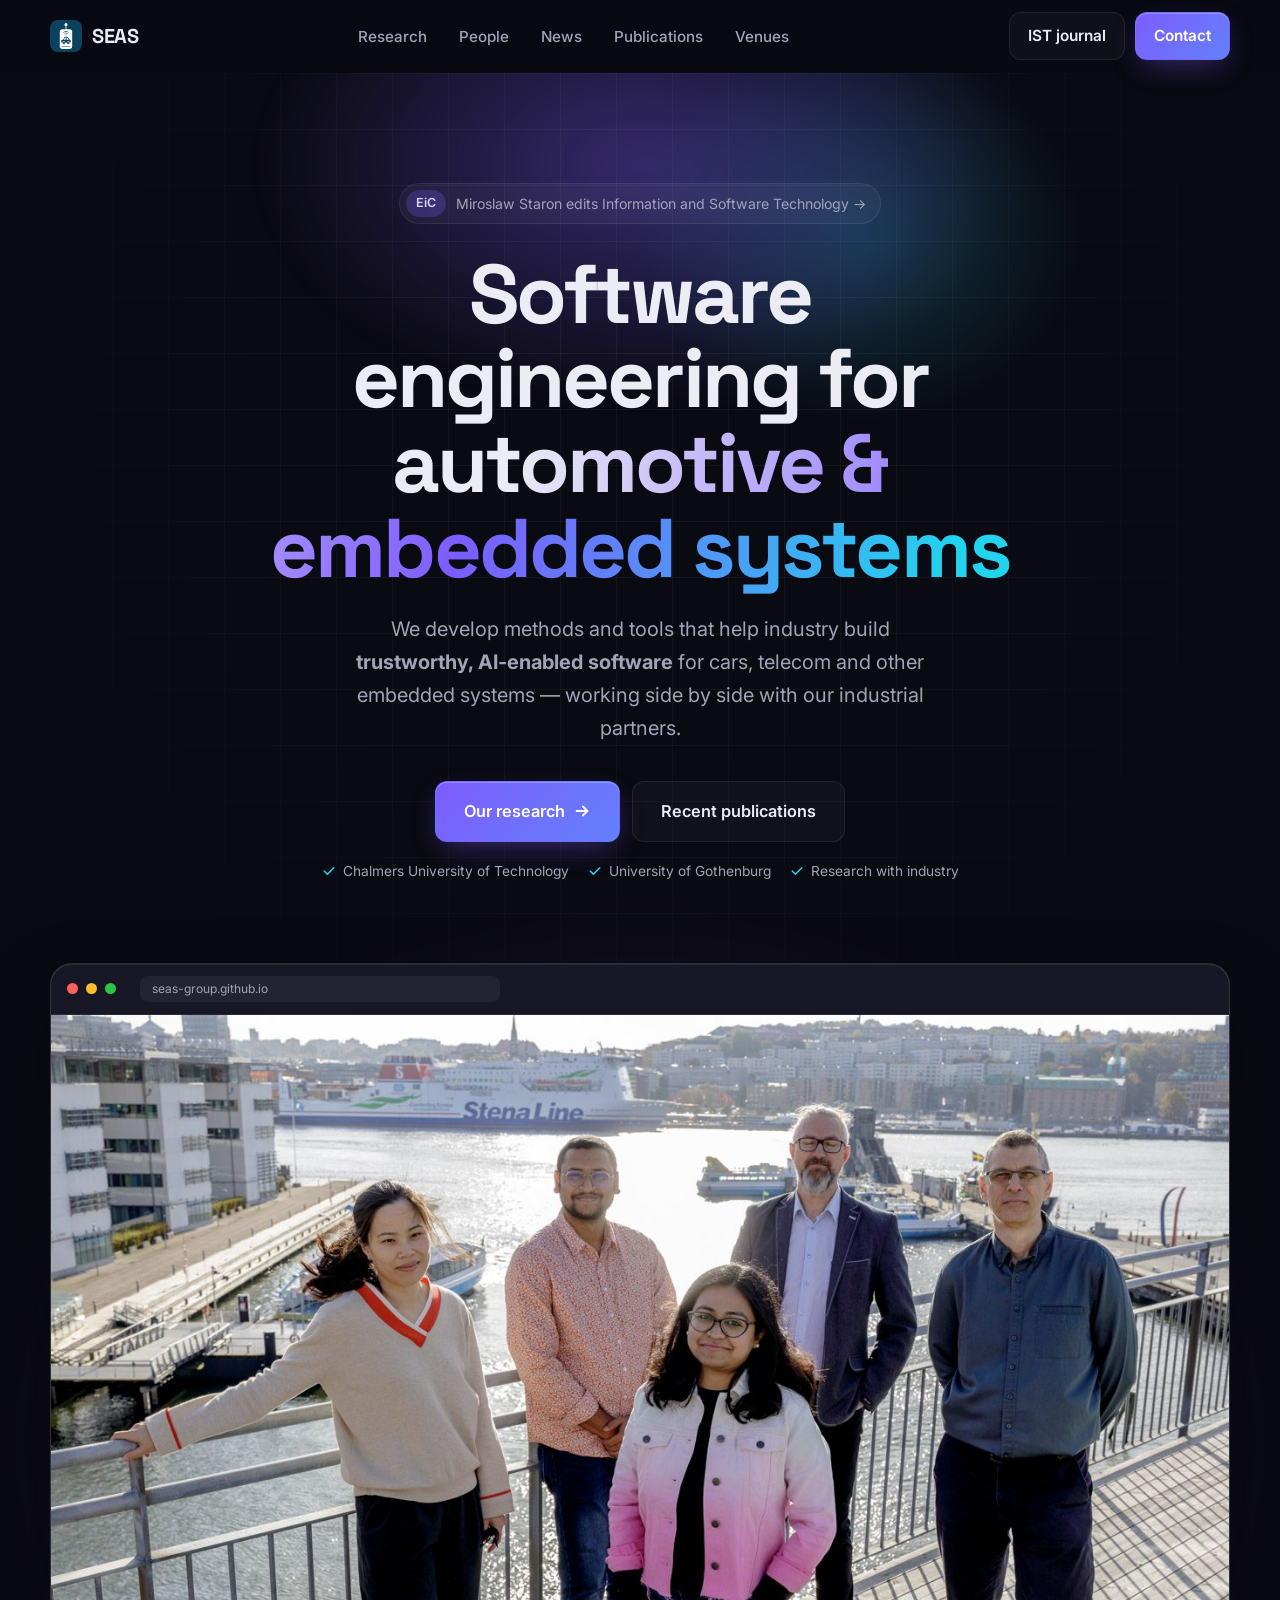
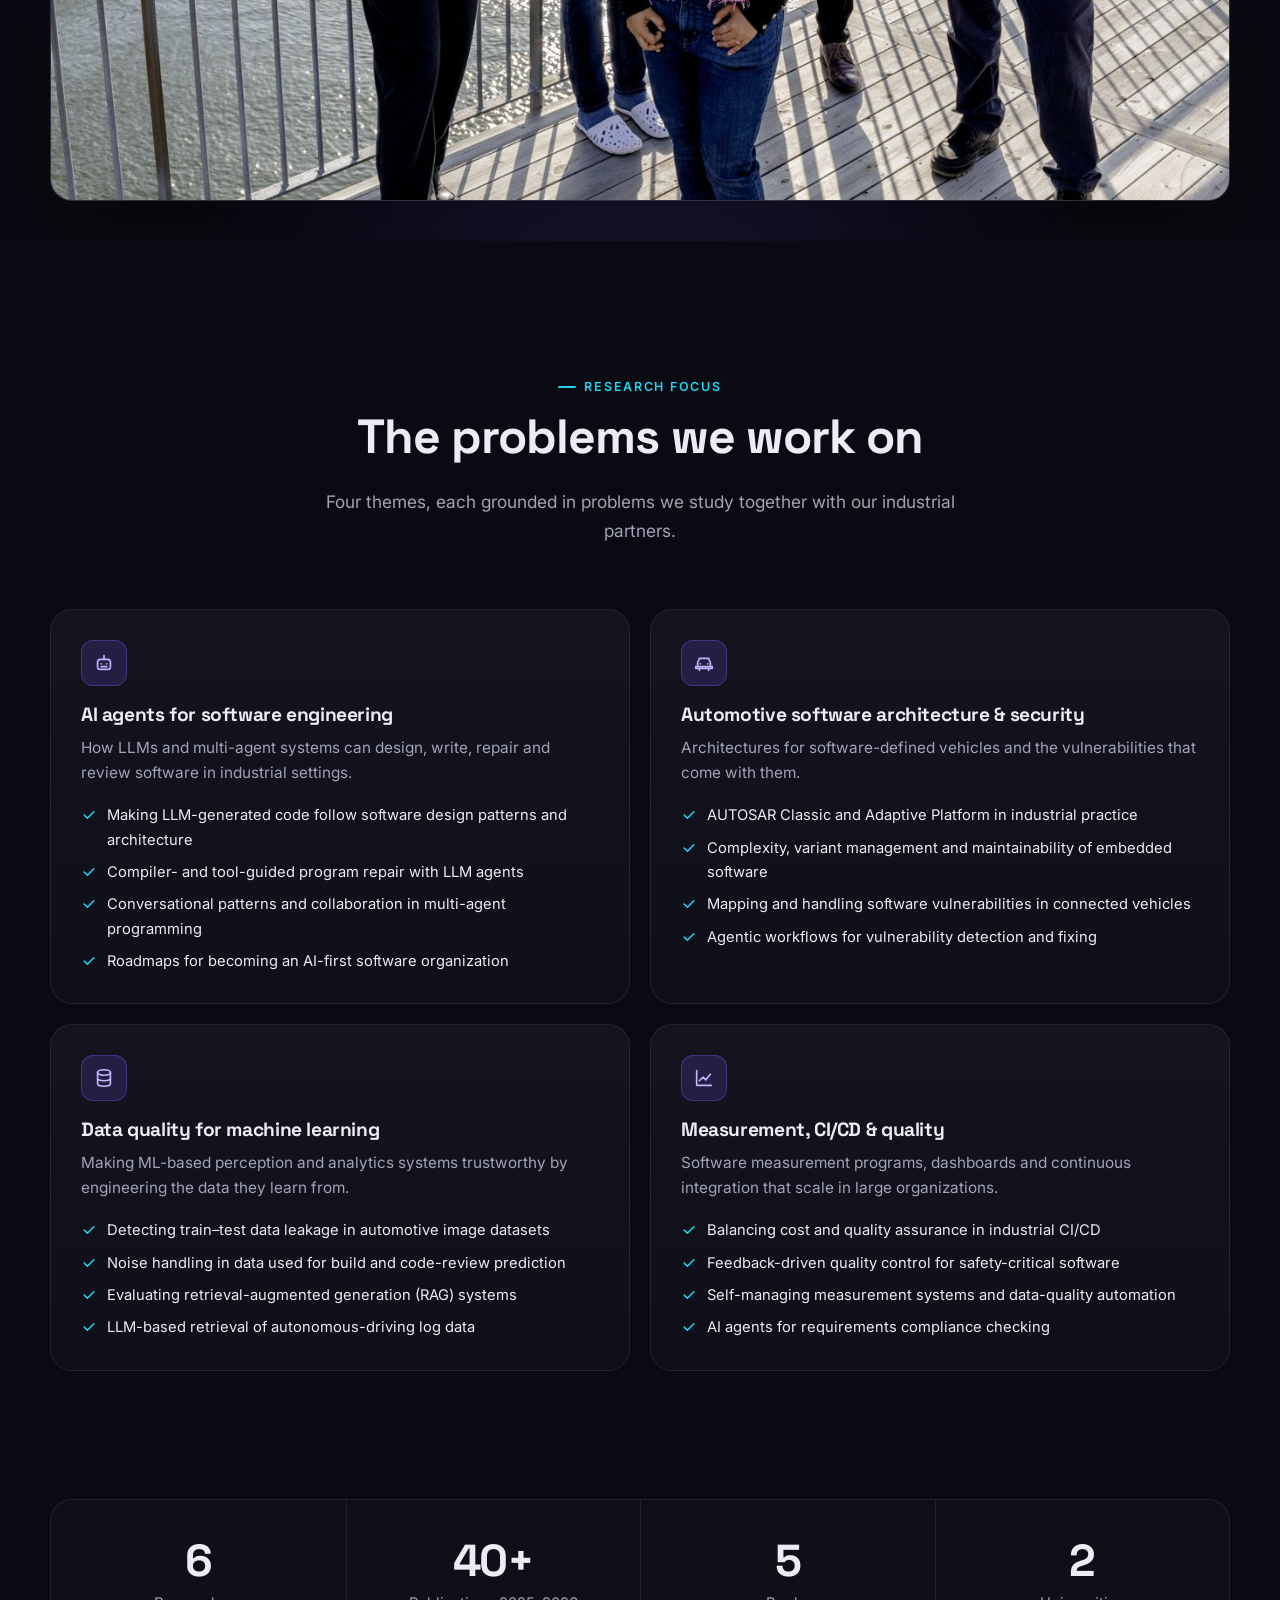
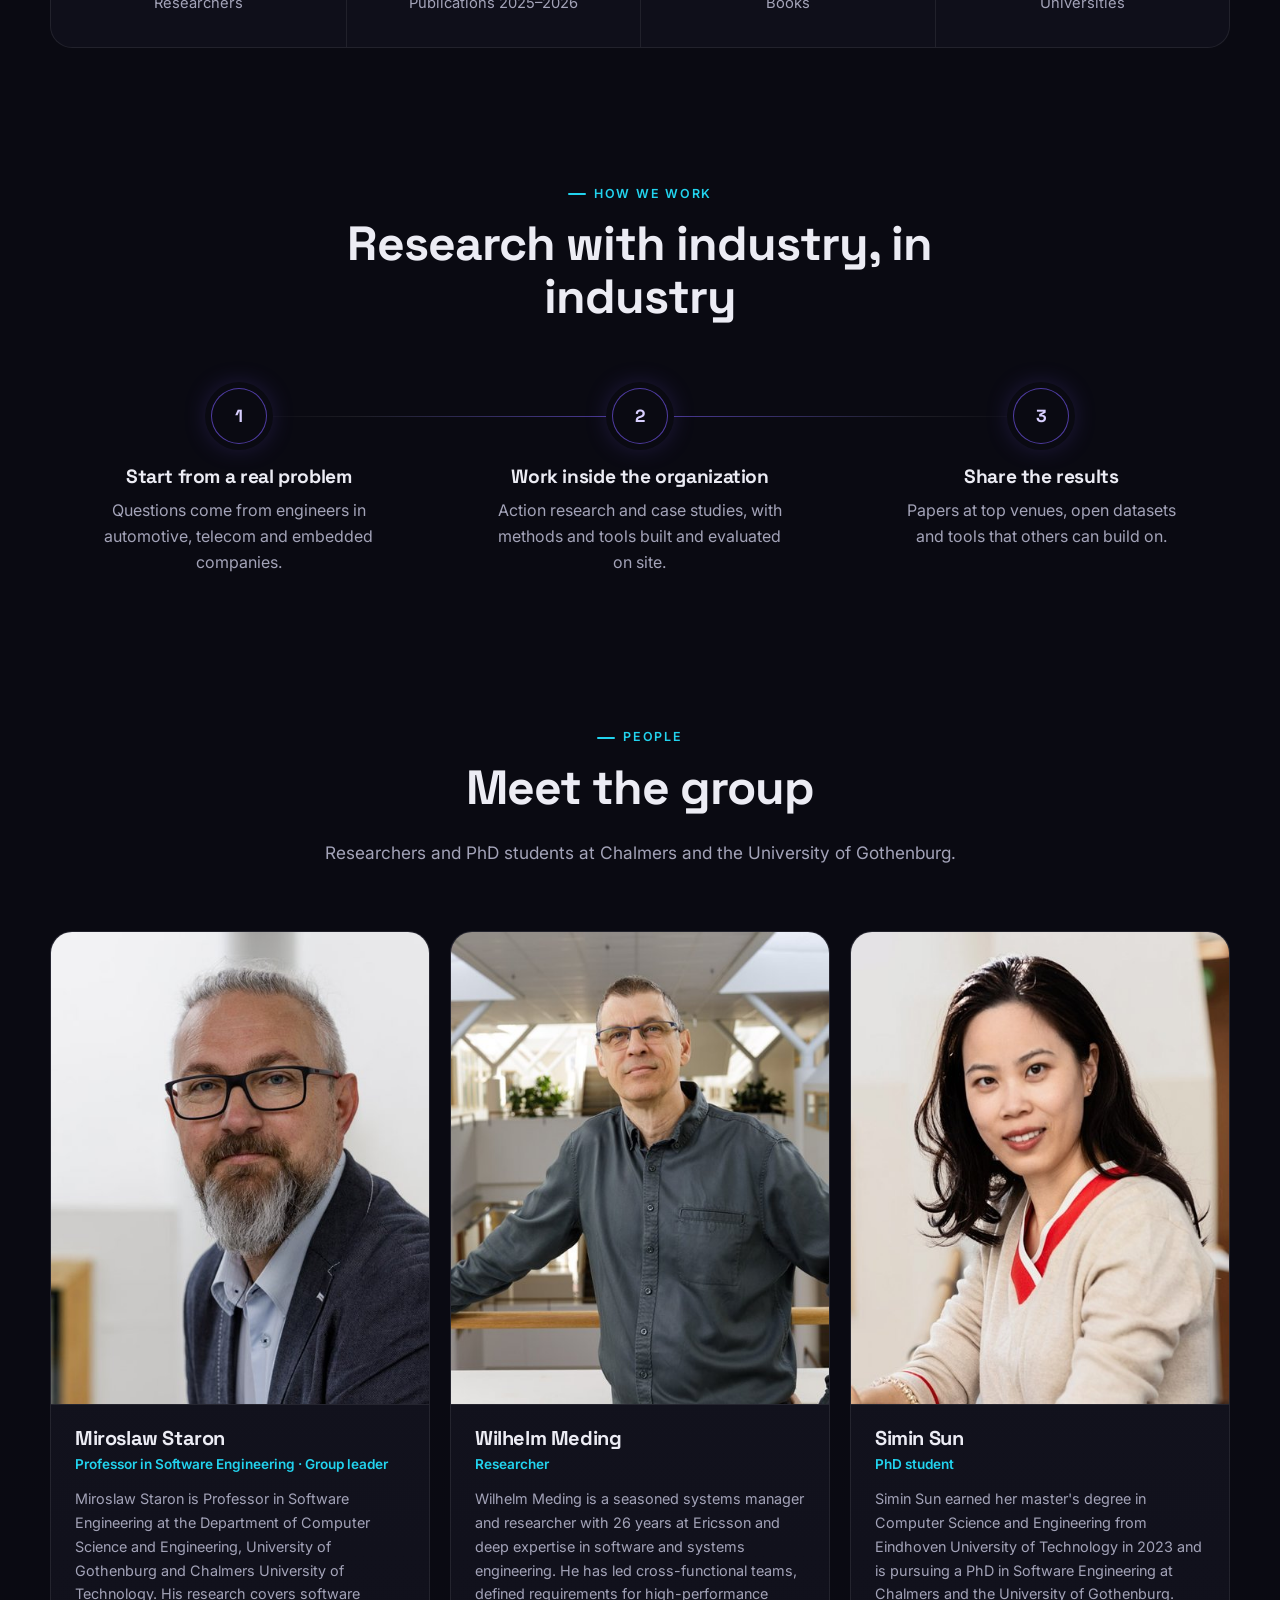
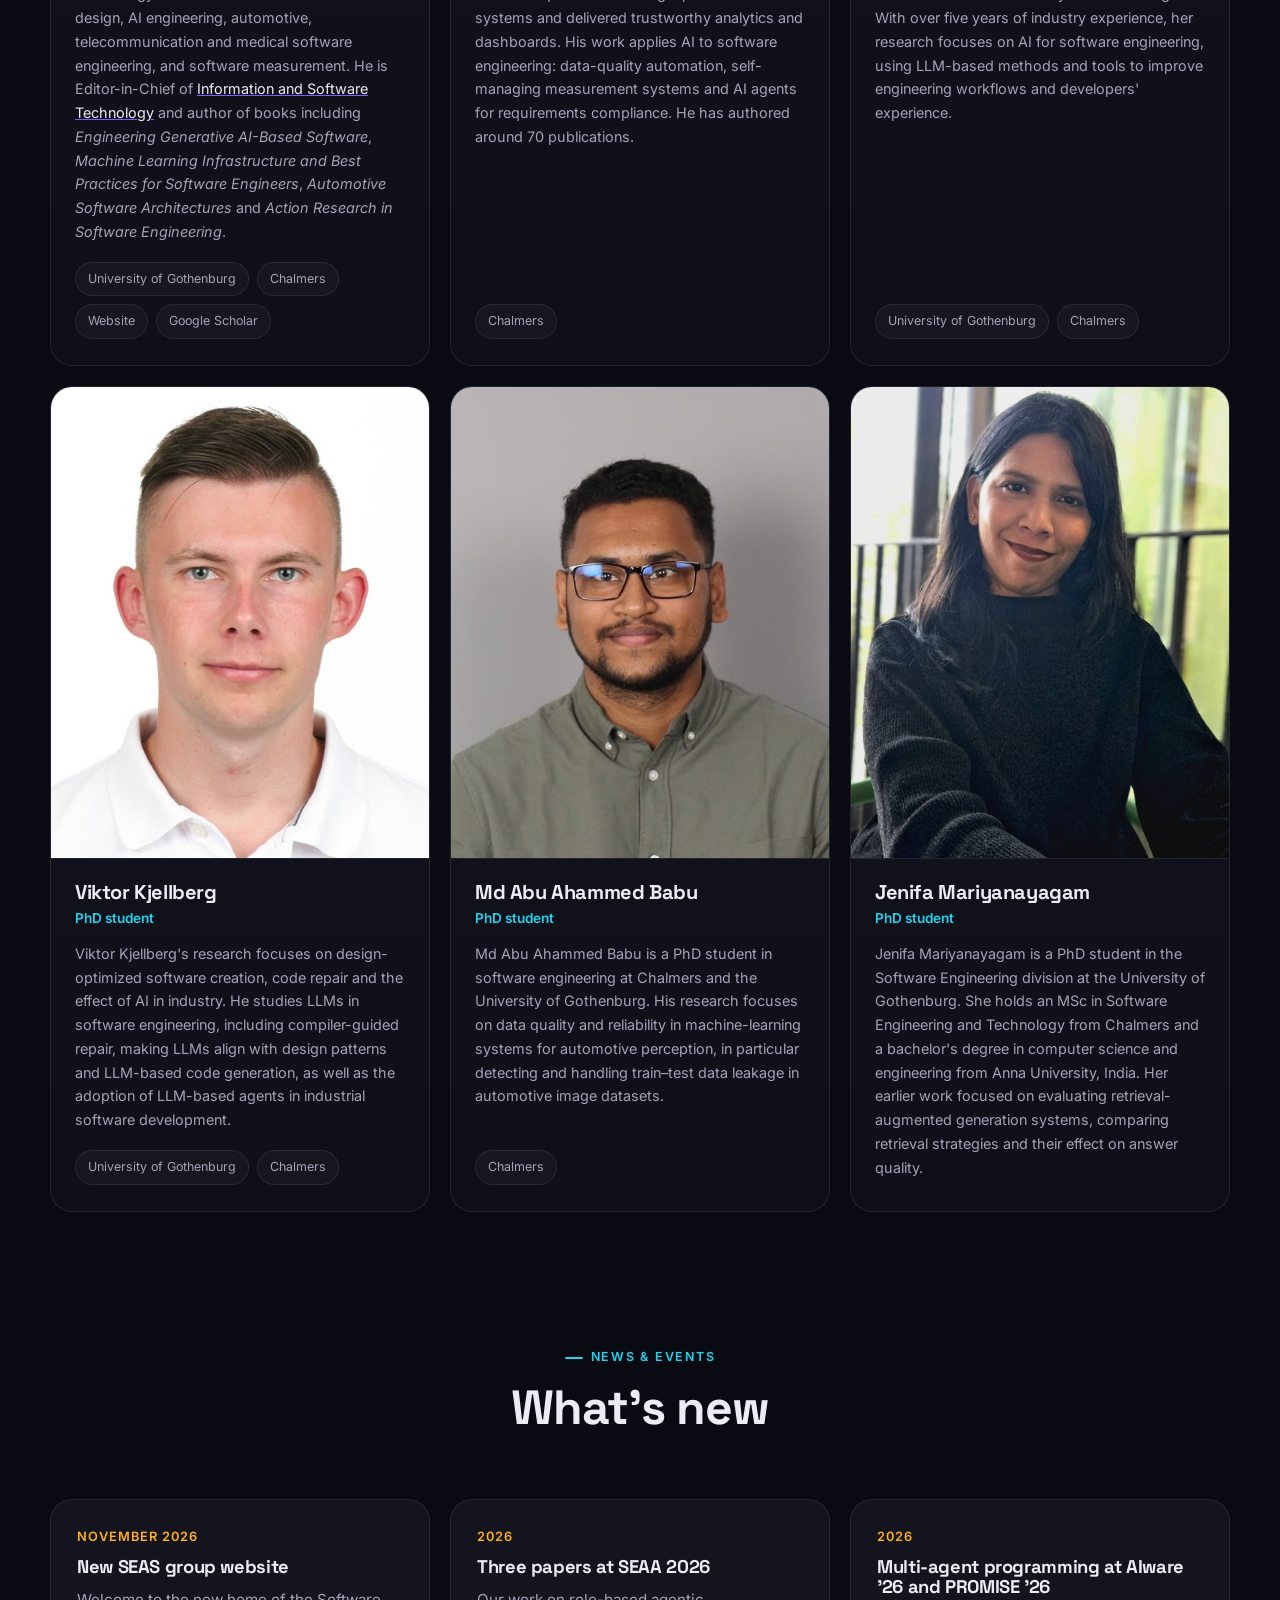
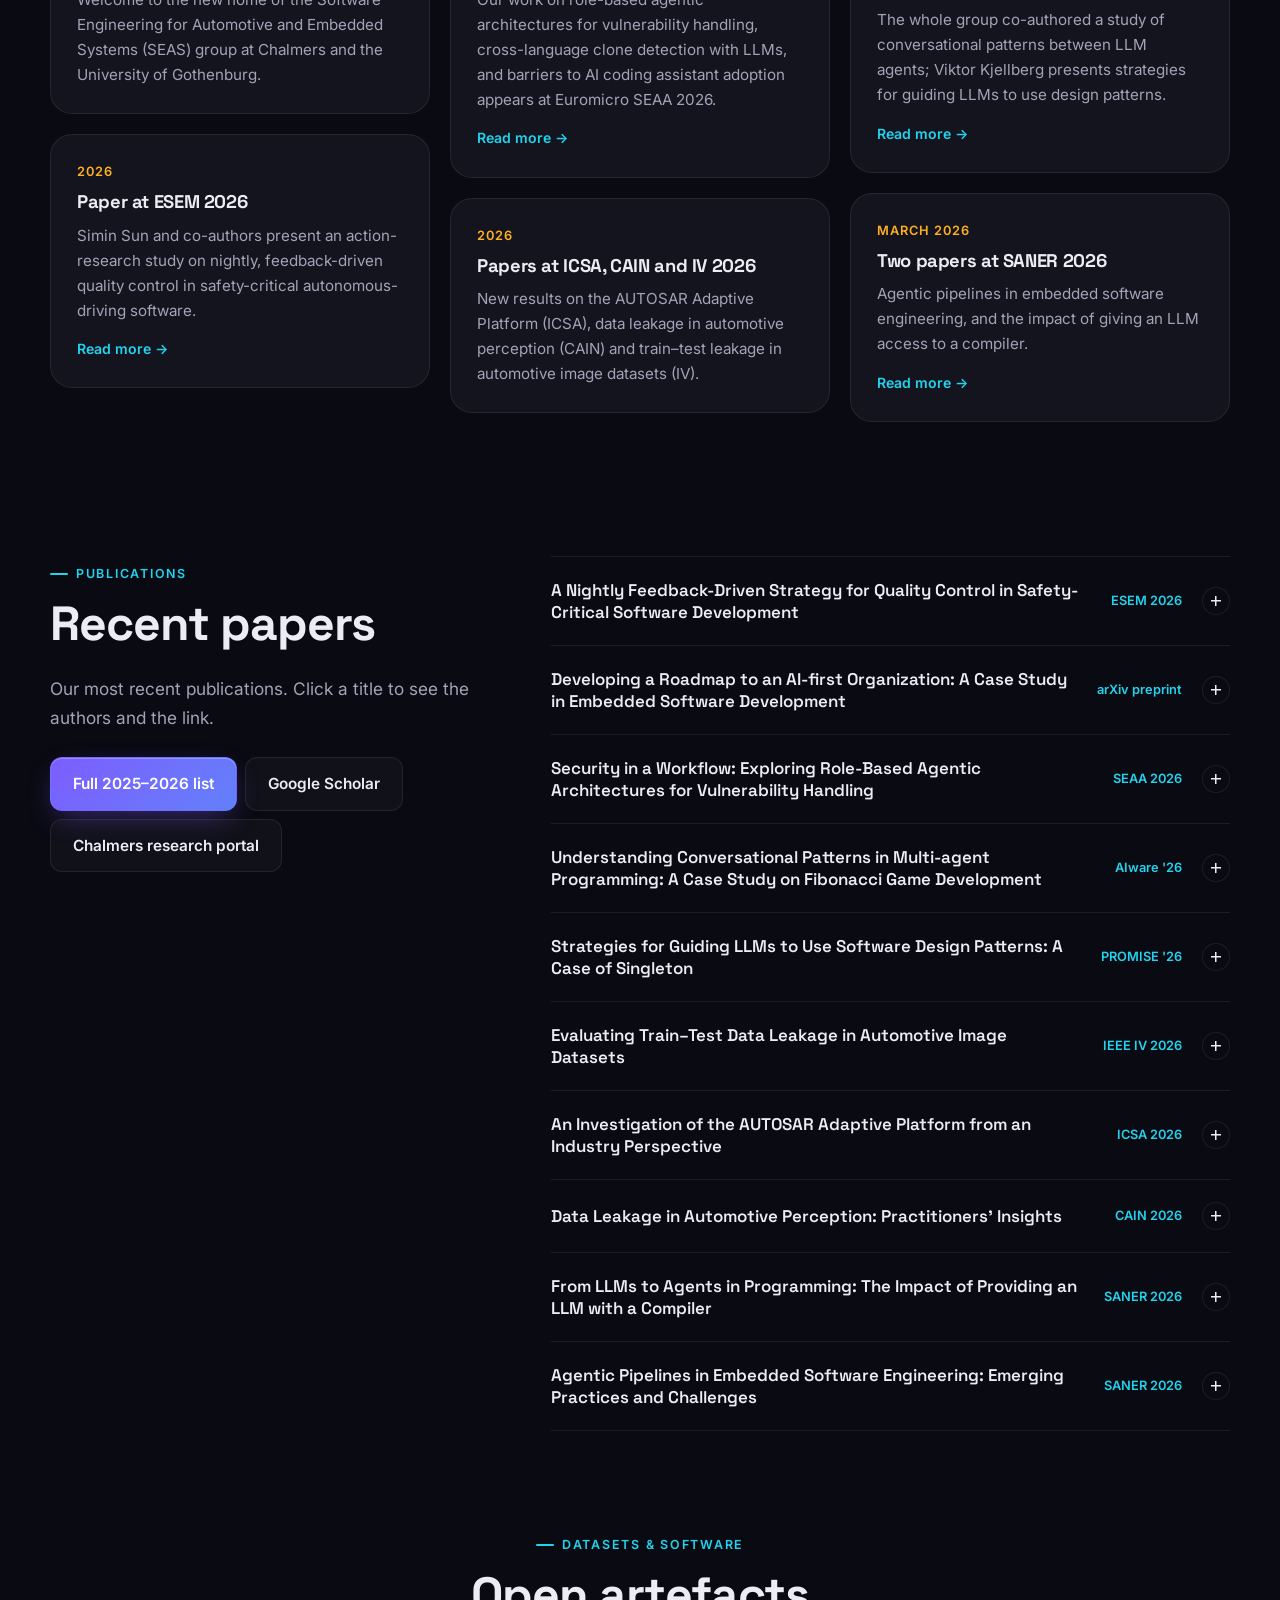
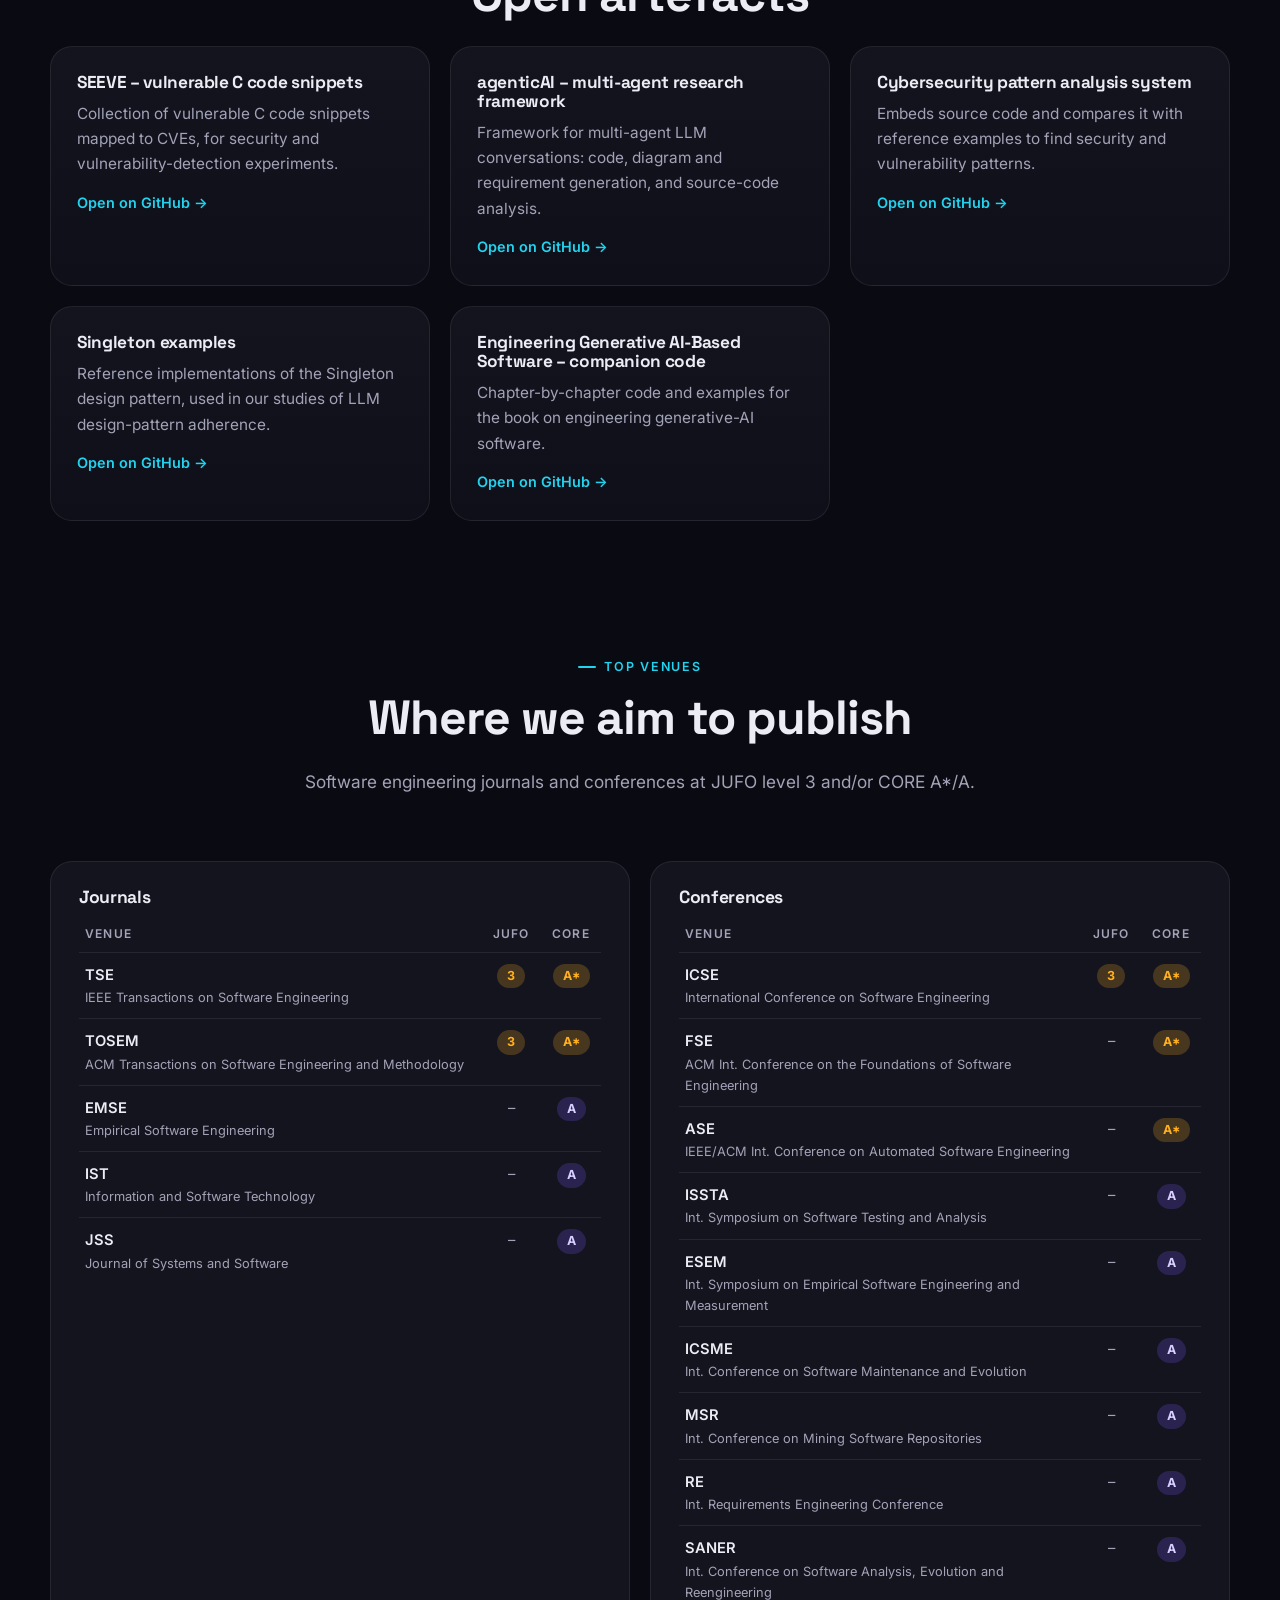
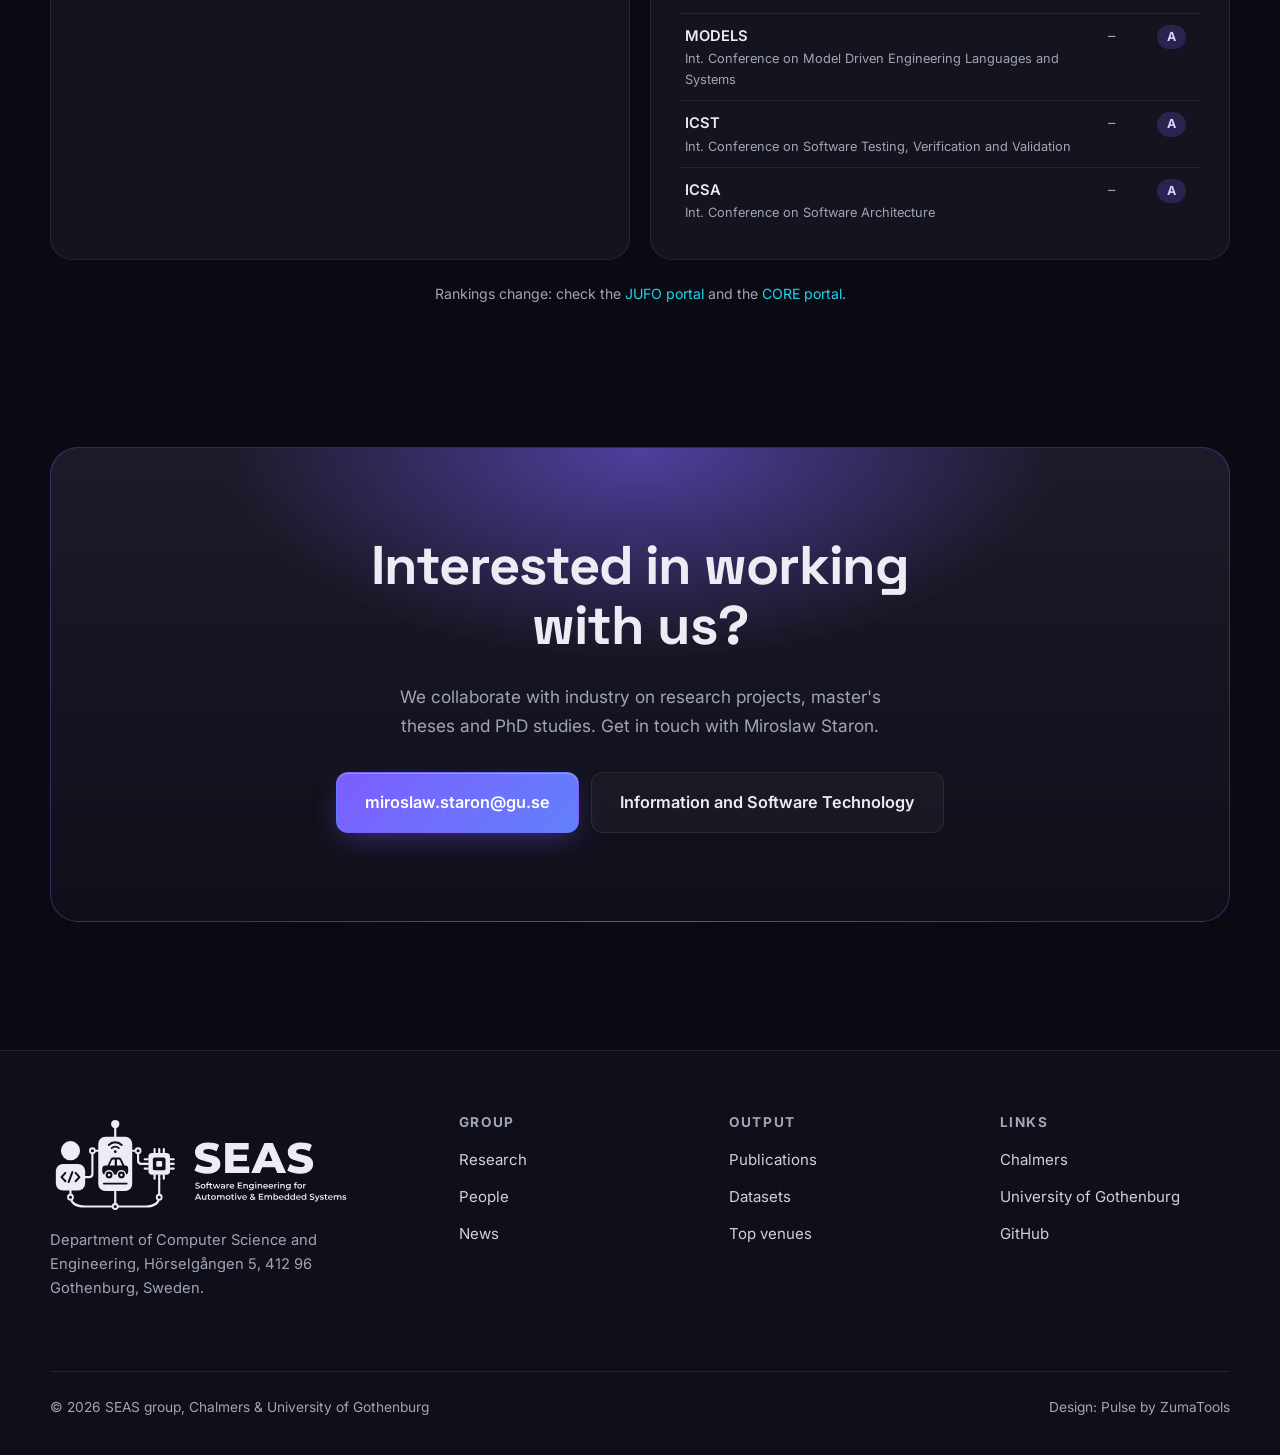
==== commit 0bcf0763: "Add SEAS logo, favicon and all logo variants - images/logo/: main, transparent, dark, horizontal, fo" ====
--- a/index.html
+++ b/index.html
@@ -7,7 +7,12 @@
   <meta name="description" content="SEAS research group at Chalmers University of Technology and the University of Gothenburg: AI agents for software engineering, automotive software architecture and security, data quality for ML, and software measurement.">
   <!-- Design based on "Pulse" SaaS landing template by ZumaTools (MIT, see LICENSE) -->
   <meta name="theme-color" content="#0a0a12">
-  <link rel="icon" href="data:image/svg+xml,%3Csvg xmlns='http://www.w3.org/2000/svg' viewBox='0 0 32 32'%3E%3Crect width='32' height='32' rx='9' fill='%237c5cff'/%3E%3Ctext x='16' y='22' font-family='Arial' font-weight='700' font-size='15' fill='white' text-anchor='middle'%3ES%3C/text%3E%3C/svg%3E">
+  <link rel="icon" type="image/svg+xml" href="images/logo/seas-mark.svg">
+  <link rel="icon" type="image/png" sizes="32x32" href="images/logo/seas-mark-32.png">
+  <link rel="icon" type="image/png" sizes="16x16" href="images/logo/seas-mark-16.png">
+  <link rel="shortcut icon" href="favicon.ico">
+  <link rel="apple-touch-icon" sizes="180x180" href="images/logo/seas-mark-180.png">
+  <meta property="og:image" content="https://seas-group.github.io/images/logo/seas-logo.png">
   <link rel="preconnect" href="https://fonts.googleapis.com">
   <link rel="preconnect" href="https://fonts.gstatic.com" crossorigin>
   <link href="https://fonts.googleapis.com/css2?family=Inter:wght@400;500;600;700&family=Space+Grotesk:wght@500;600;700&display=swap" rel="stylesheet">
@@ -69,7 +74,7 @@
   <header class="site-header" id="top">
     <nav class="container nav" aria-label="Primary">
       <a class="logo" href="#top" aria-label="SEAS home">
-        <svg class="logo-mark" viewBox="0 0 32 32" aria-hidden="true"><defs><linearGradient id="lg" x1="0" y1="0" x2="1" y2="1"><stop offset="0" style="stop-color:var(--brand)"/><stop offset="1" style="stop-color:var(--brand-2)"/></linearGradient></defs><rect width="32" height="32" rx="9" fill="url(#lg)"/><path d="M7 21c3 2 8 2 9-1s-8-3-7-7 7-3 9-1M18 12h7M18 16h7M18 20h5" fill="none" stroke="#fff" stroke-width="2.2" stroke-linecap="round"/></svg>
+        <img class="logo-mark" src="images/logo/seas-mark.svg" alt="" style="border-radius:8px">
         <span>SEAS</span>
       </a>
       <ul class="nav-links" id="nav-links">
@@ -227,8 +232,8 @@
     <div class="container">
       <div class="footer-grid">
         <div>
-          <a class="logo" href="#top"><svg class="logo-mark" viewBox="0 0 32 32" aria-hidden="true"><rect width="32" height="32" rx="9" fill="url(#lg)"/><path d="M7 21c3 2 8 2 9-1s-8-3-7-7 7-3 9-1M18 12h7M18 16h7M18 20h5" fill="none" stroke="#fff" stroke-width="2.2" stroke-linecap="round"/></svg><span>SEAS</span></a>
-          <p>Software Engineering for Automotive and Embedded Systems. Department of Computer Science and Engineering, Hörselgången 5, 412 96 Gothenburg, Sweden.</p>
+          <a href="#top"><img src="images/logo/seas-logo-horizontal-footer.svg" alt="SEAS – Software Engineering for Automotive and Embedded Systems" width="300" style="max-width:100%"></a>
+          <p>Department of Computer Science and Engineering, Hörselgången 5, 412 96 Gothenburg, Sweden.</p>
         </div>
         <div><h4>Group</h4><ul><li><a href="#research">Research</a></li><li><a href="#people">People</a></li><li><a href="#news">News</a></li></ul></div>
         <div><h4>Output</h4><ul><li><a href="#publications">Publications</a></li><li><a href="#datasets">Datasets</a></li><li><a href="#venues">Top venues</a></li></ul></div>
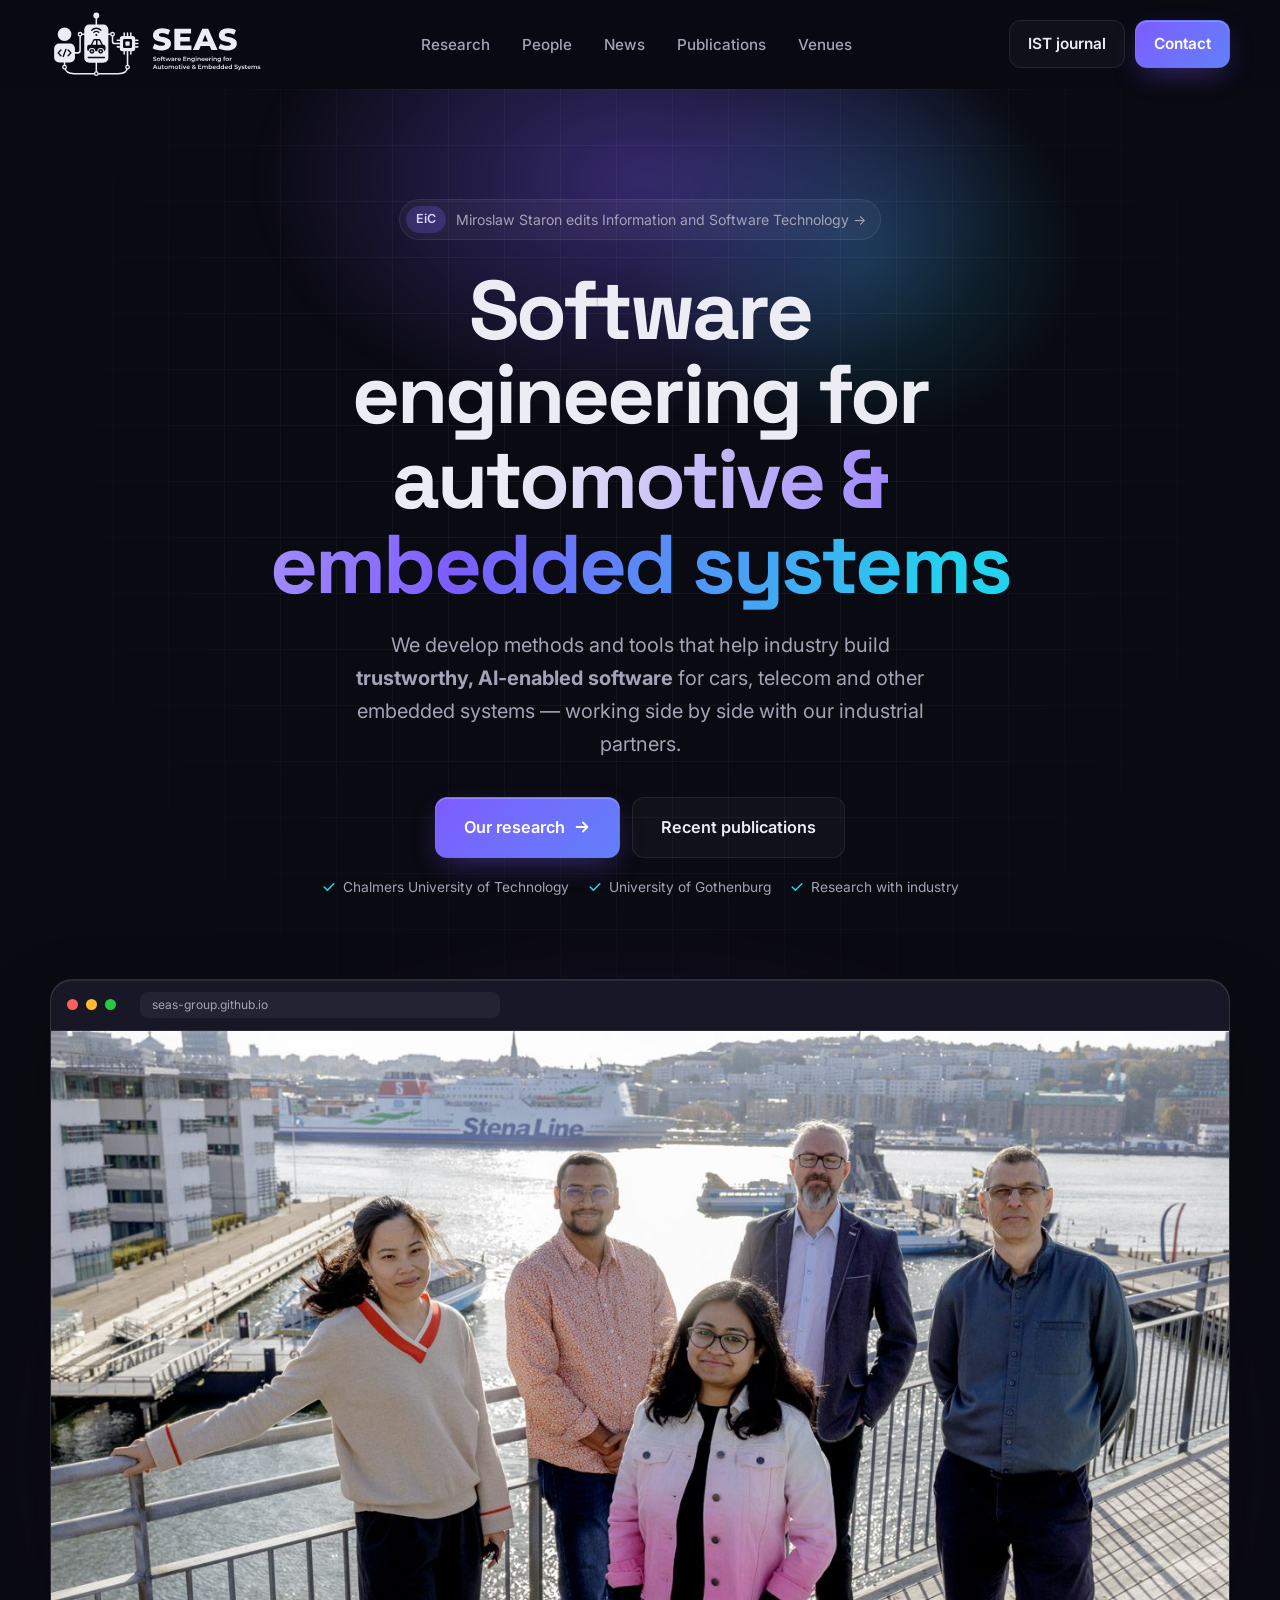
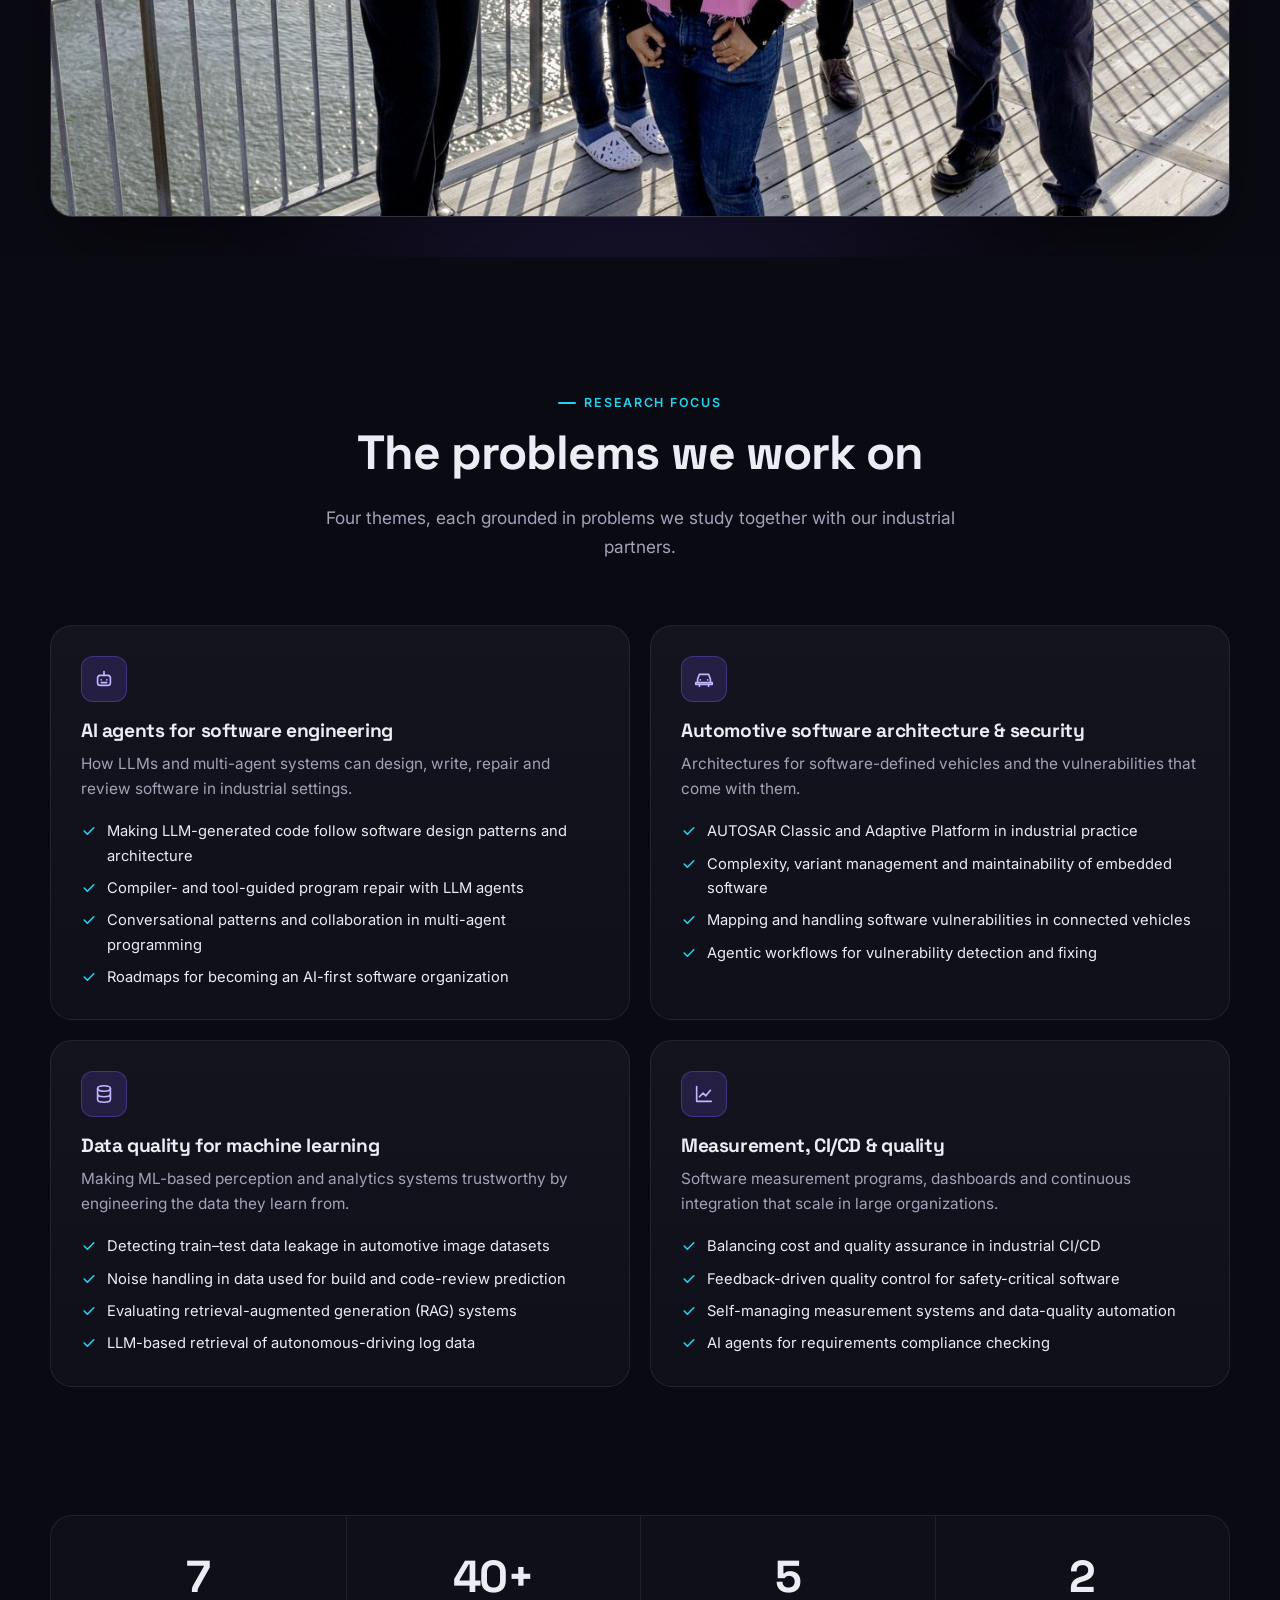
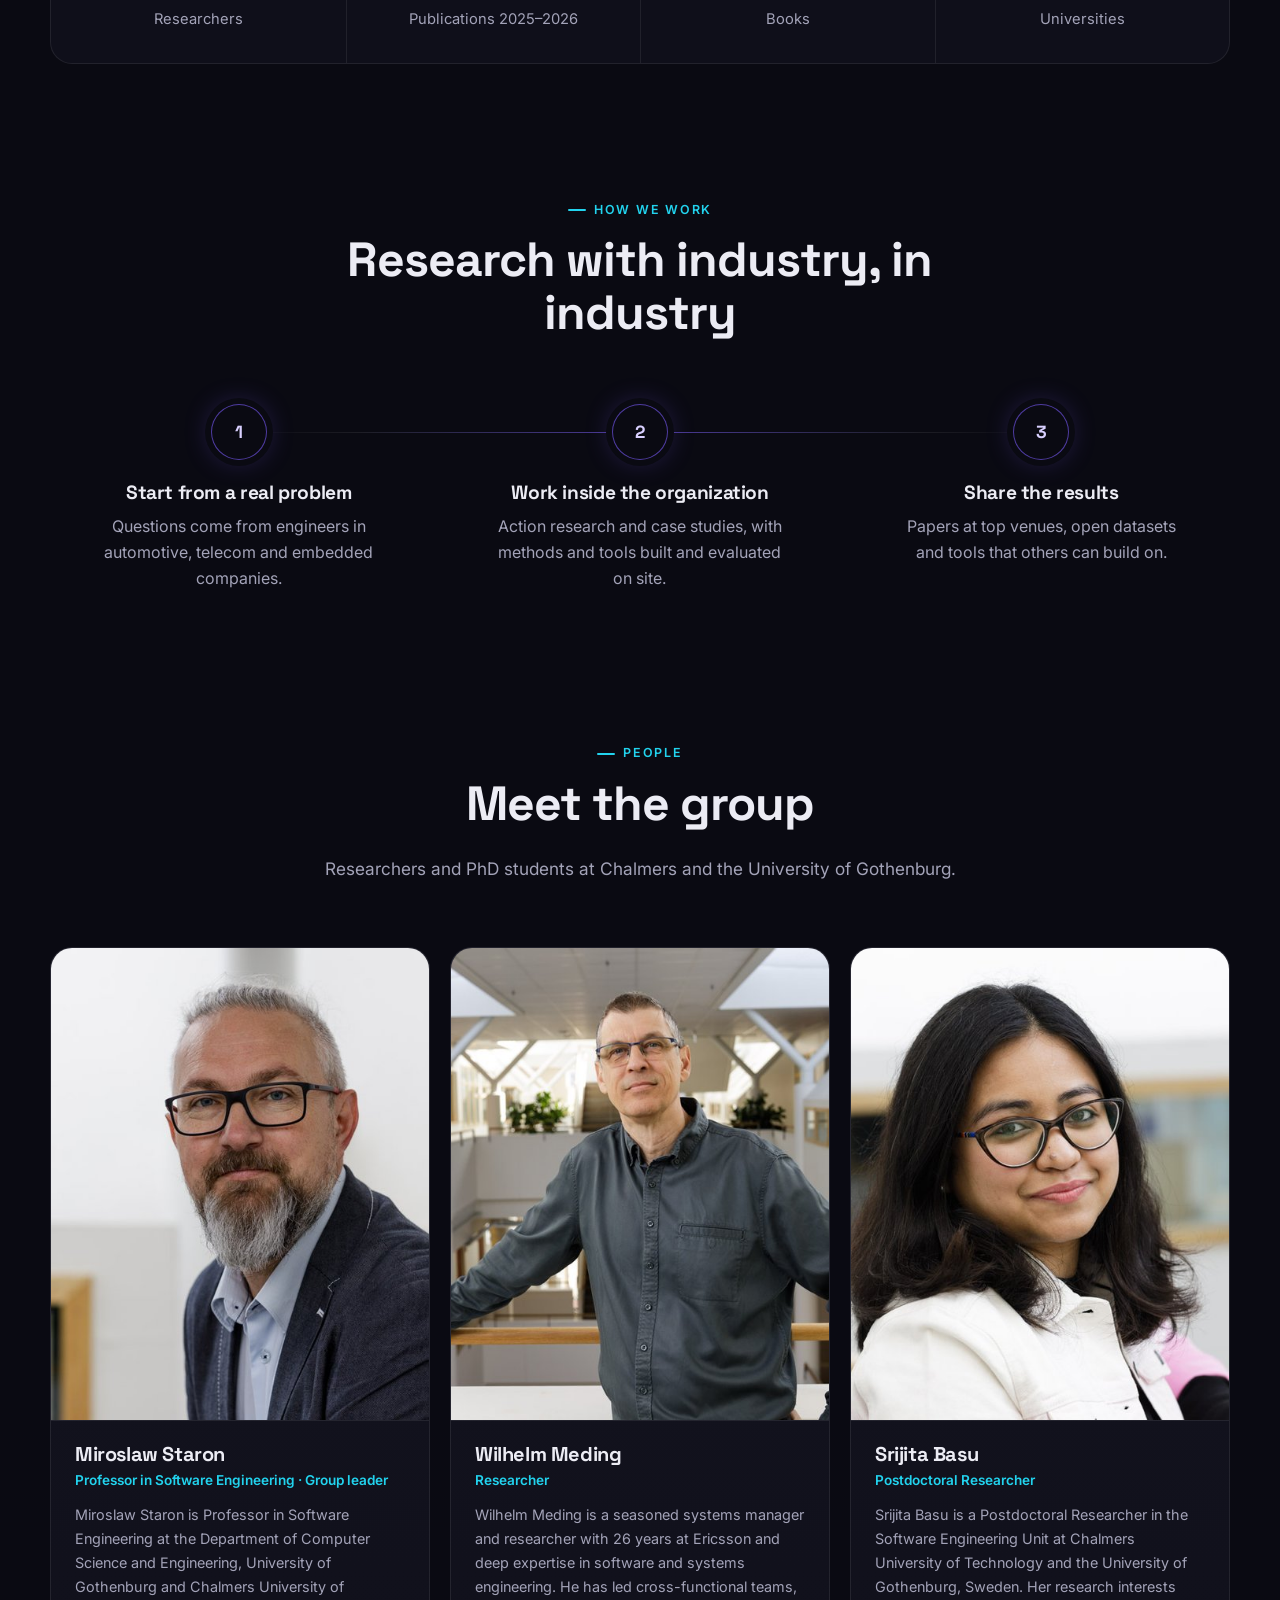
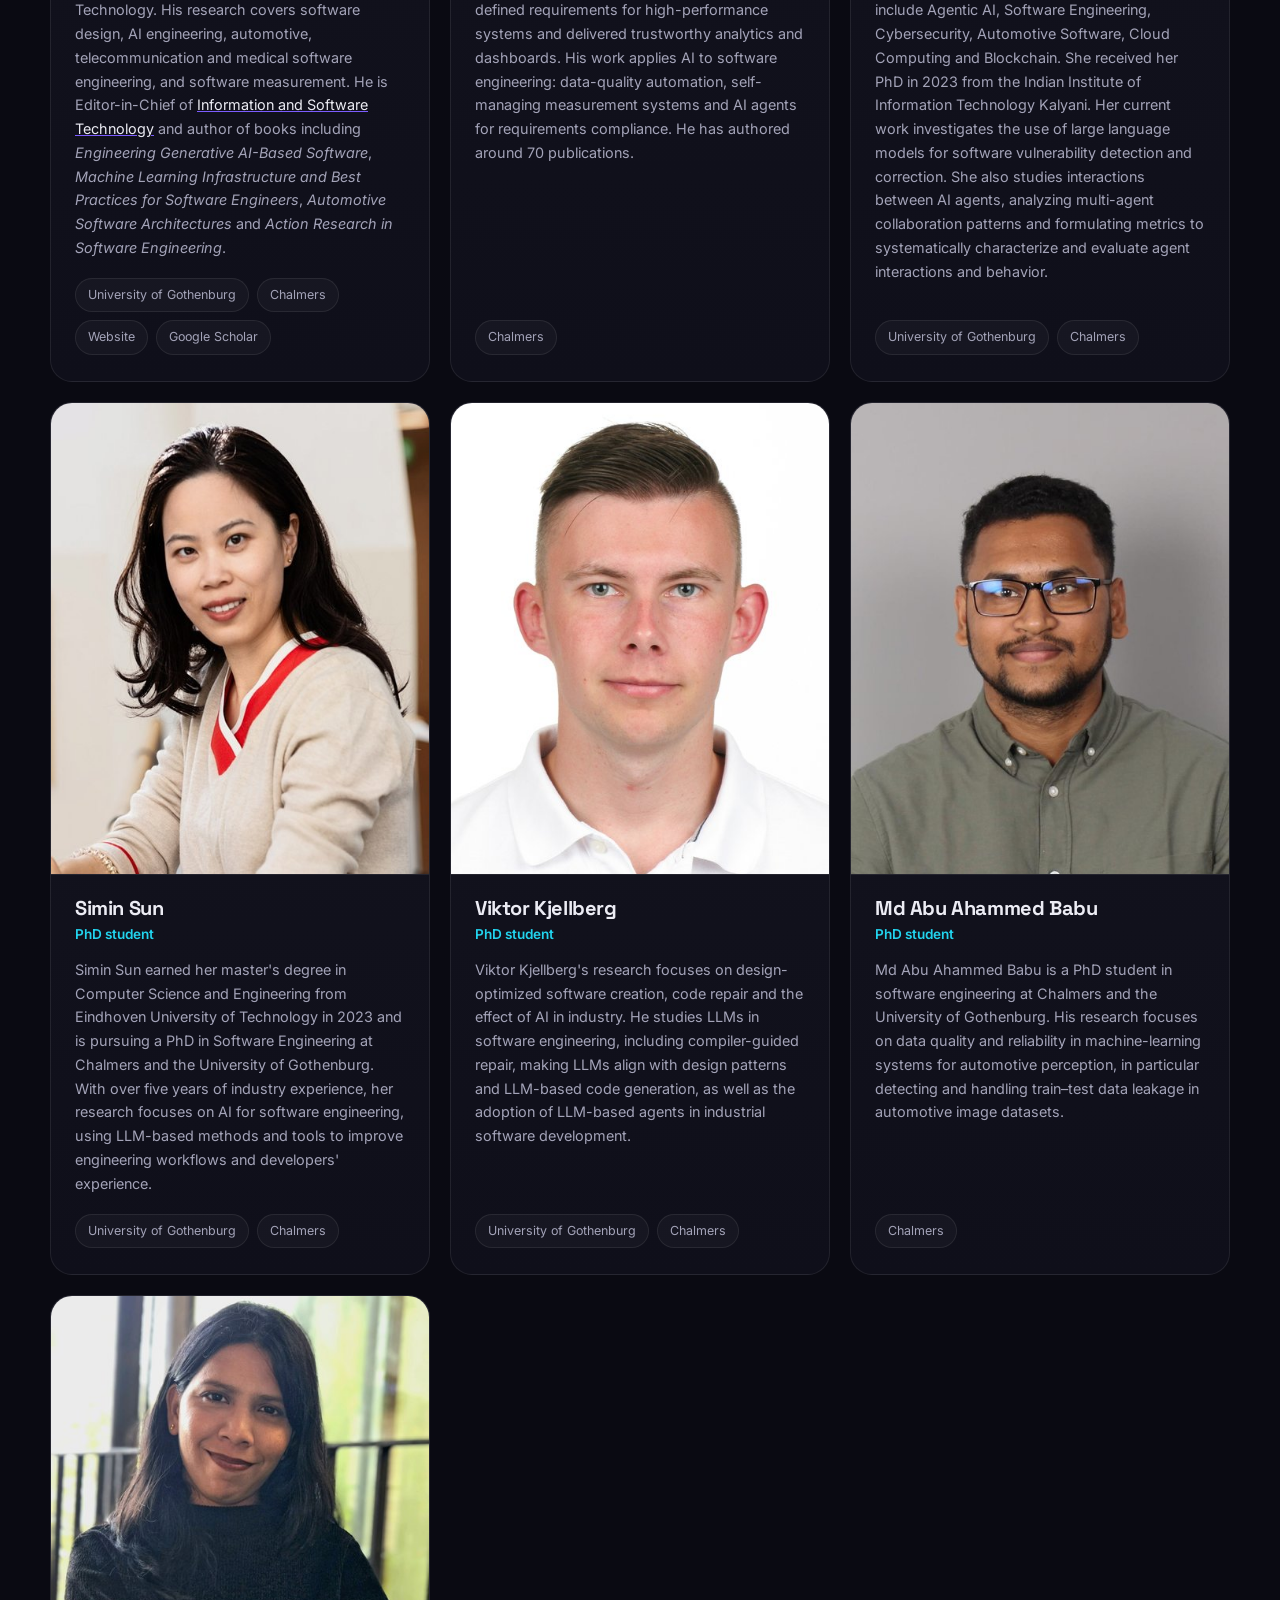
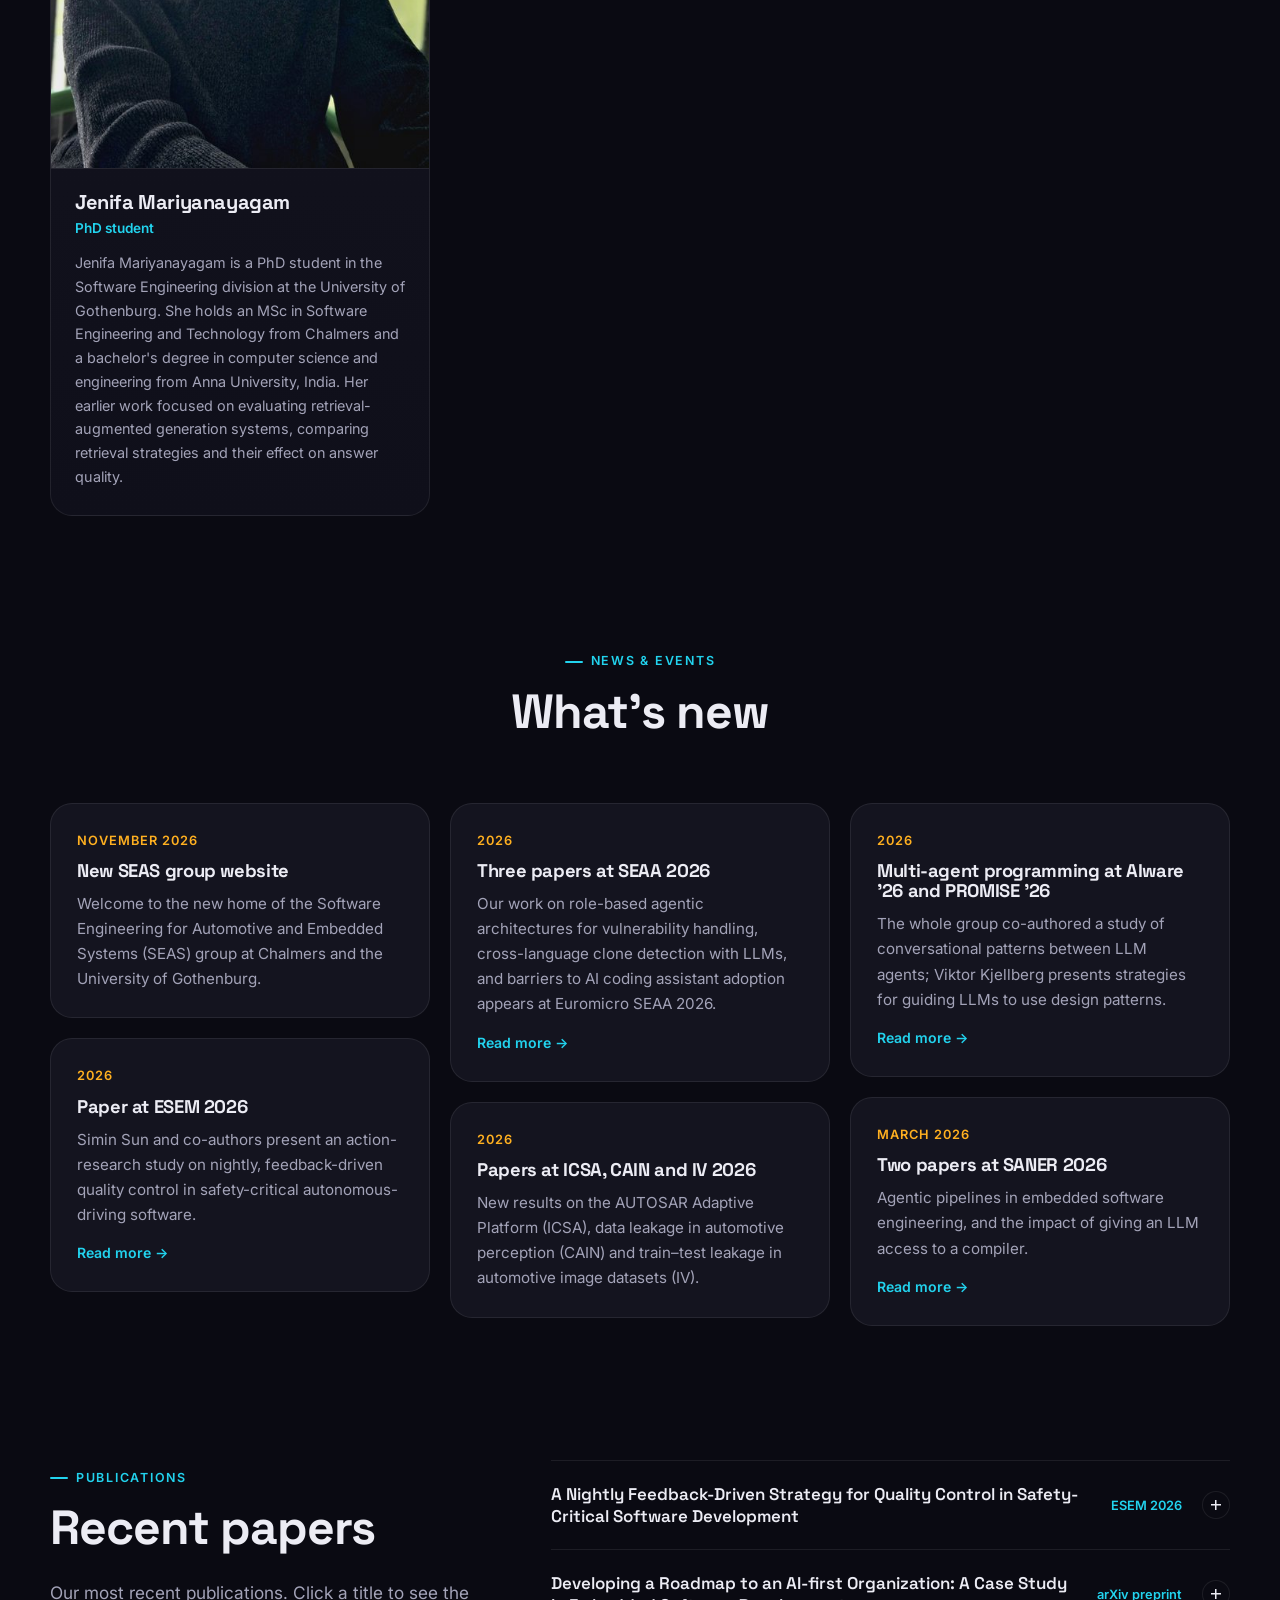
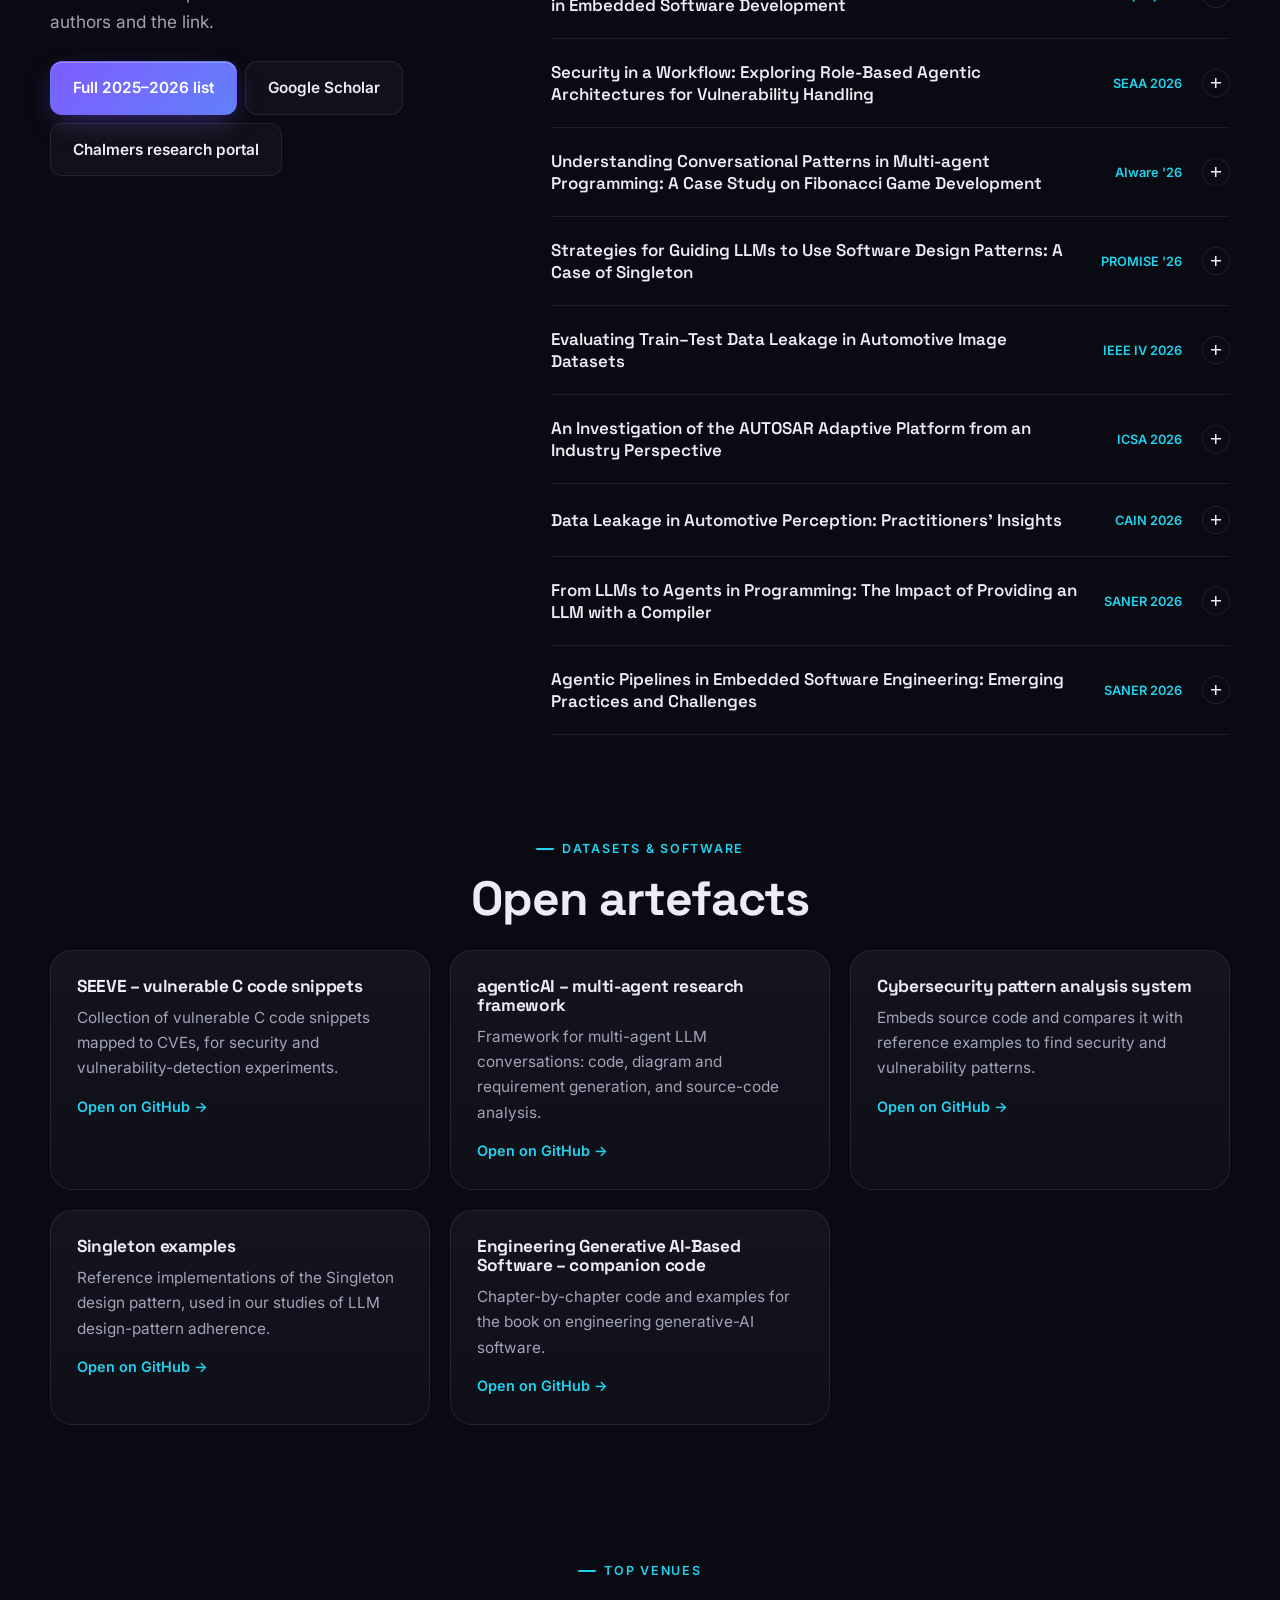
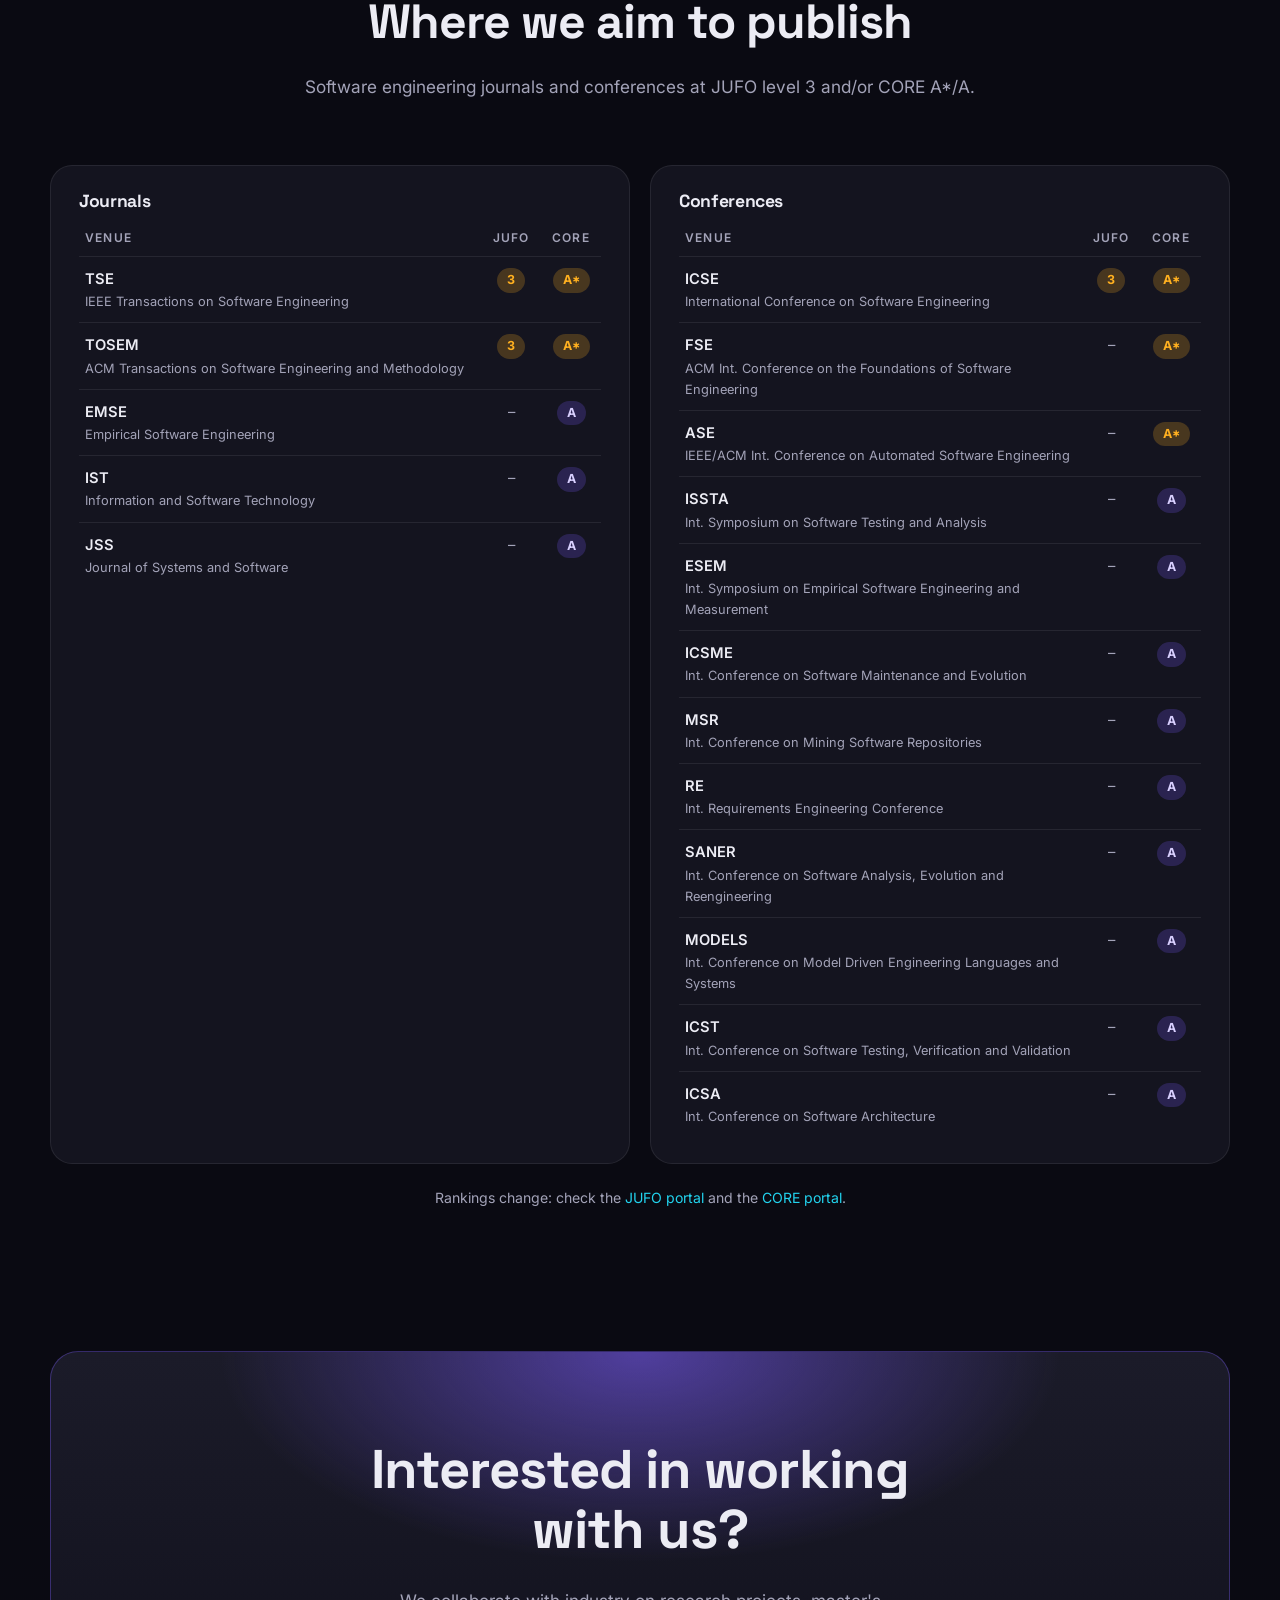
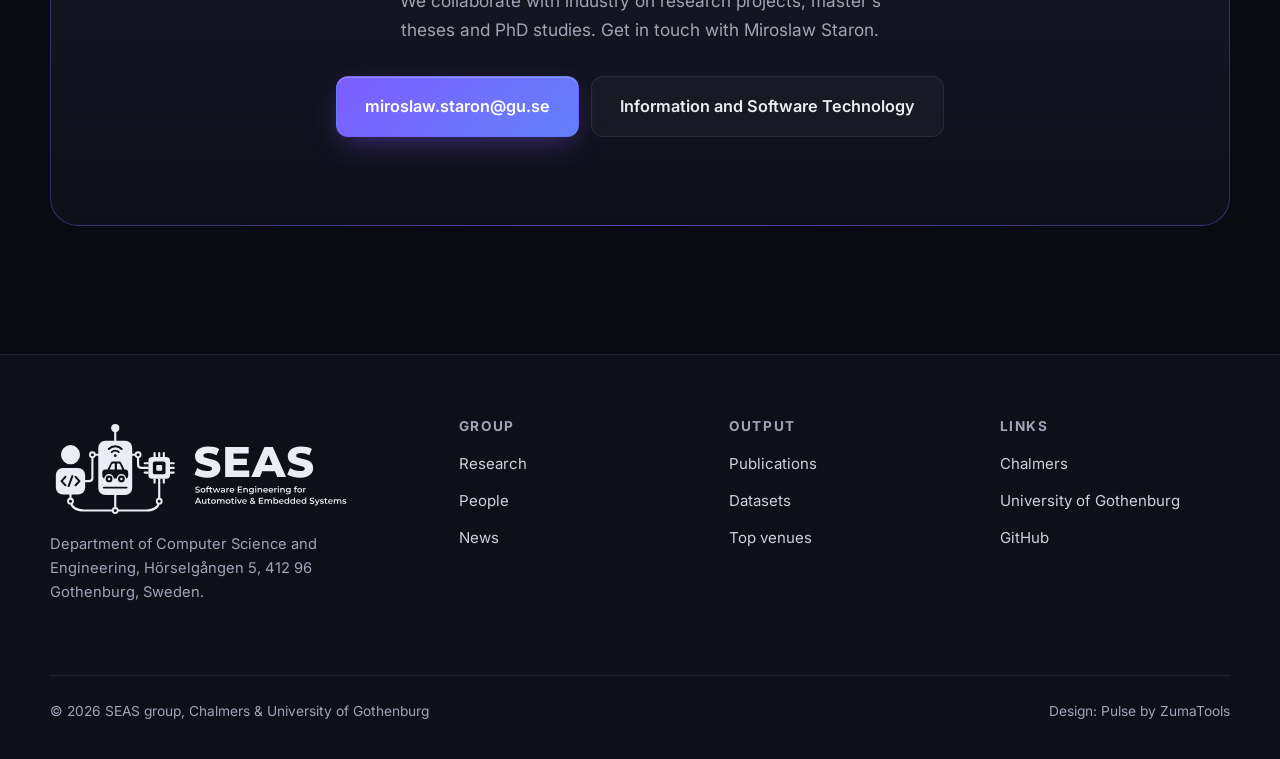
==== commit 35252794: "Use the horizontal SEAS logo in the site header Co-Authored-By: Claude Opus 5.5 <noreply@anthropic.c" ====
--- a/index.html
+++ b/index.html
@@ -66,6 +66,9 @@
     .venue-note { text-align: center; color: var(--muted); font-size: .88rem; margin-top: 22px; }
     .venue-note a { color: var(--brand-2); }
     @media (max-width: 860px) { .venue-grid { grid-template-columns: 1fr; } }
+    /* header-logo-test: taller header for the horizontal logo */
+    .nav { height: 88px; }
+    @media (max-width: 900px) { .nav-links.open { top: 88px; } }
   </style>
 </head>
 <body>
@@ -74,8 +77,7 @@
   <header class="site-header" id="top">
     <nav class="container nav" aria-label="Primary">
       <a class="logo" href="#top" aria-label="SEAS home">
-        <img class="logo-mark" src="images/logo/seas-mark.svg" alt="" style="border-radius:8px">
-        <span>SEAS</span>
+        <img src="images/logo/seas-logo-horizontal-header.svg" alt="SEAS – Software Engineering for Automotive and Embedded Systems" style="height:clamp(48px,6vw,70px);width:auto">
       </a>
       <ul class="nav-links" id="nav-links">
         <li><a href="#research">Research</a></li>
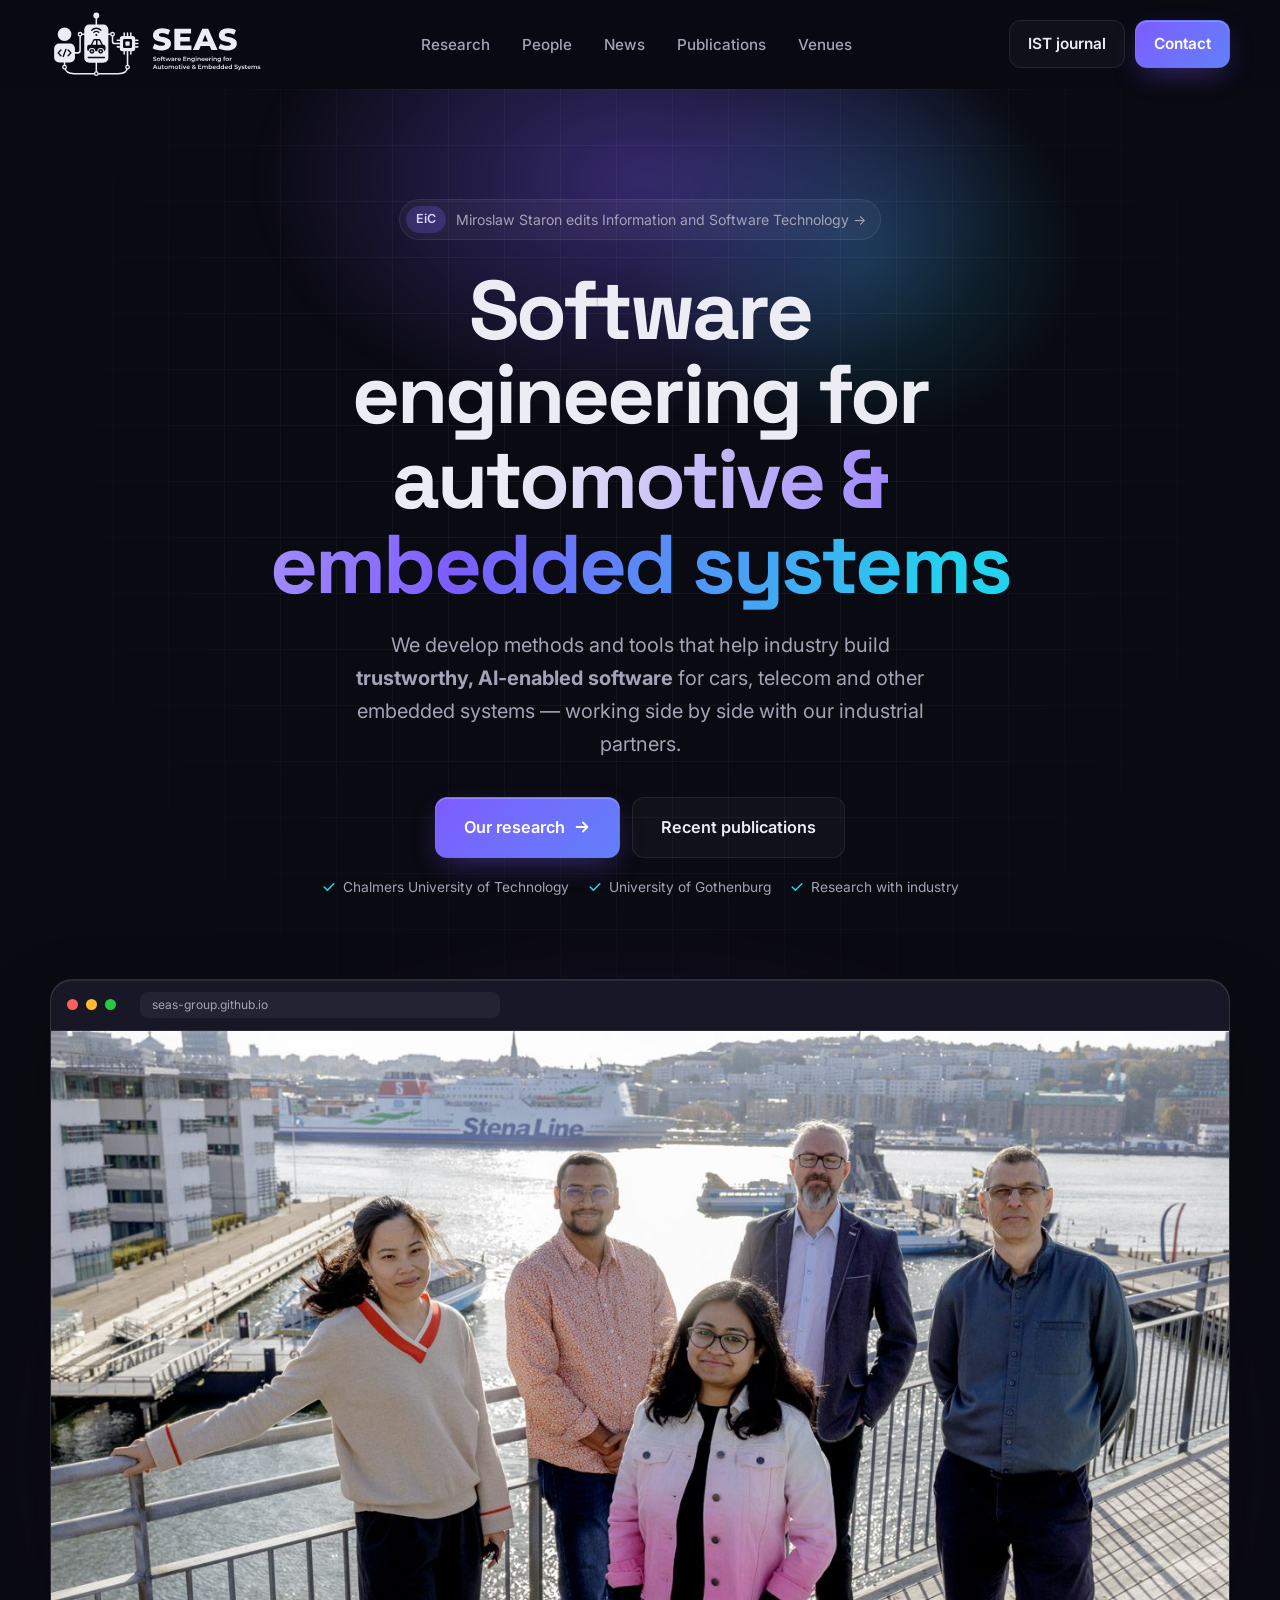
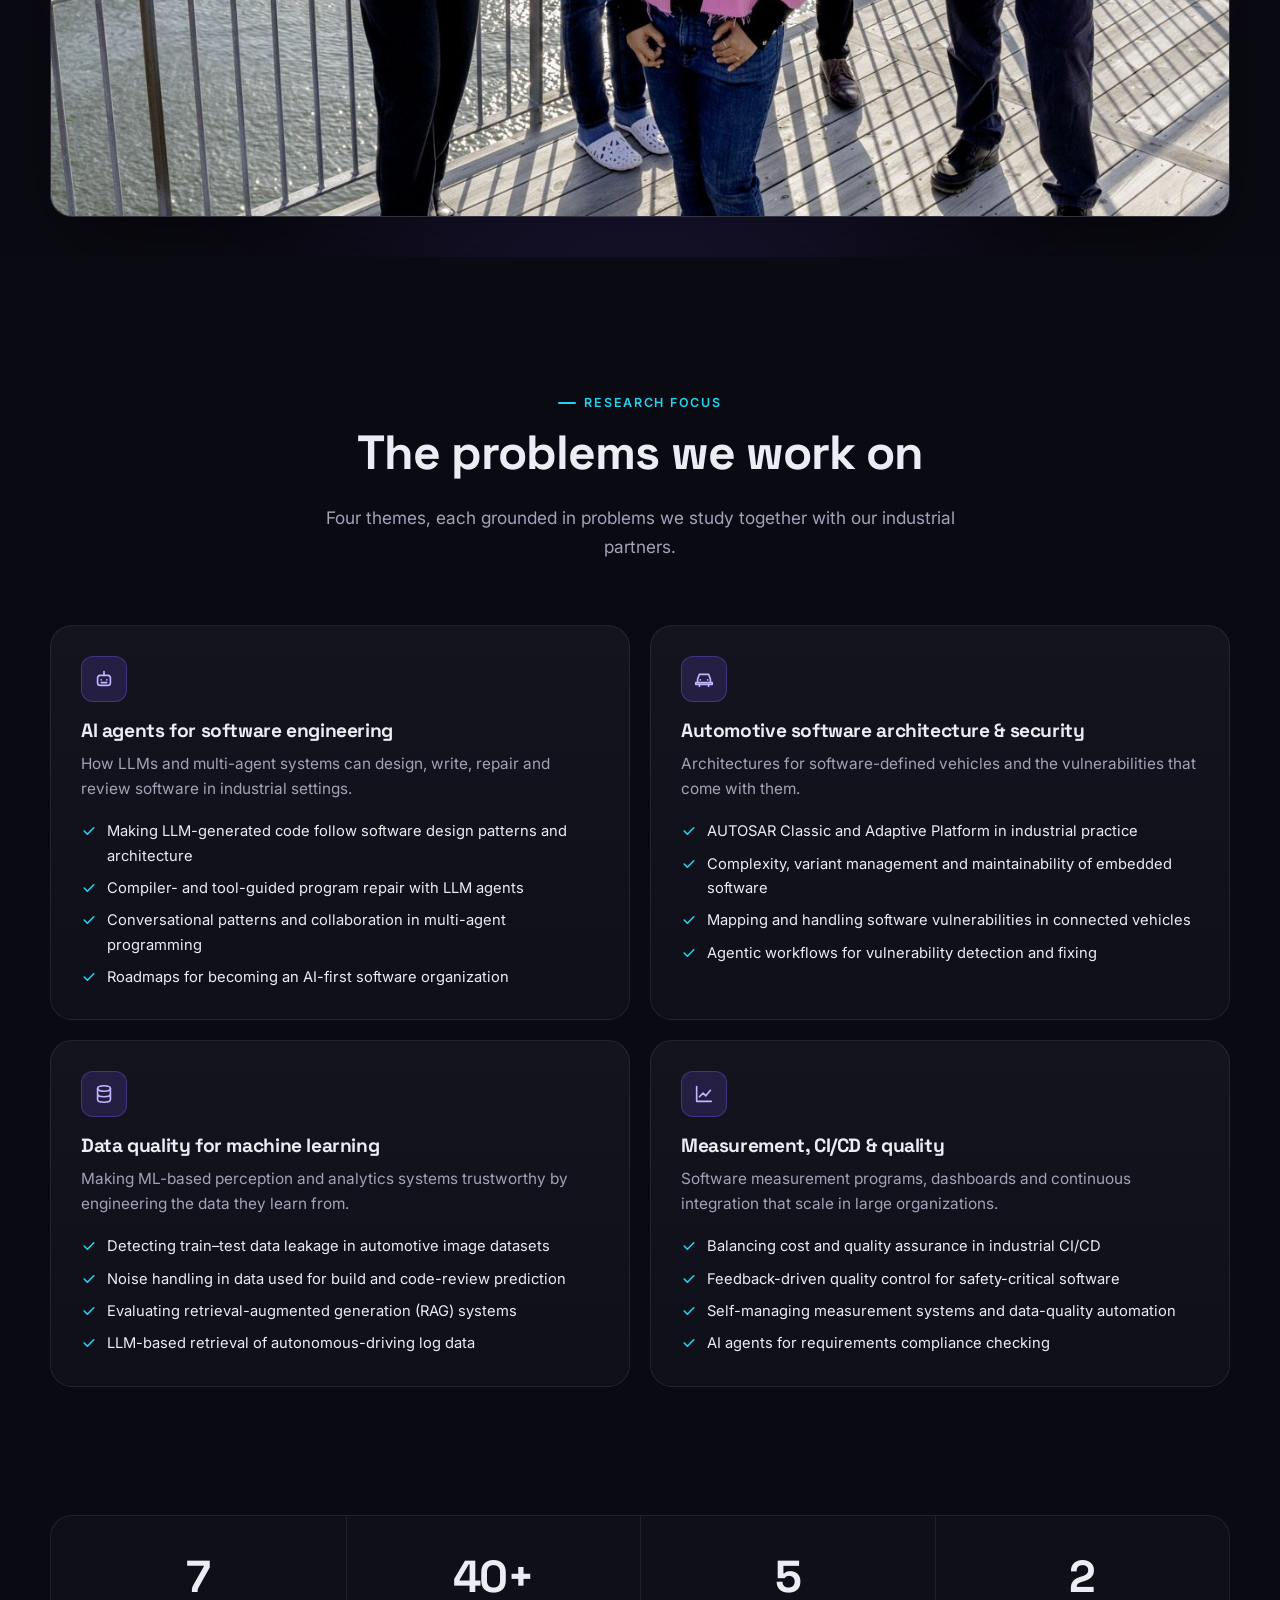
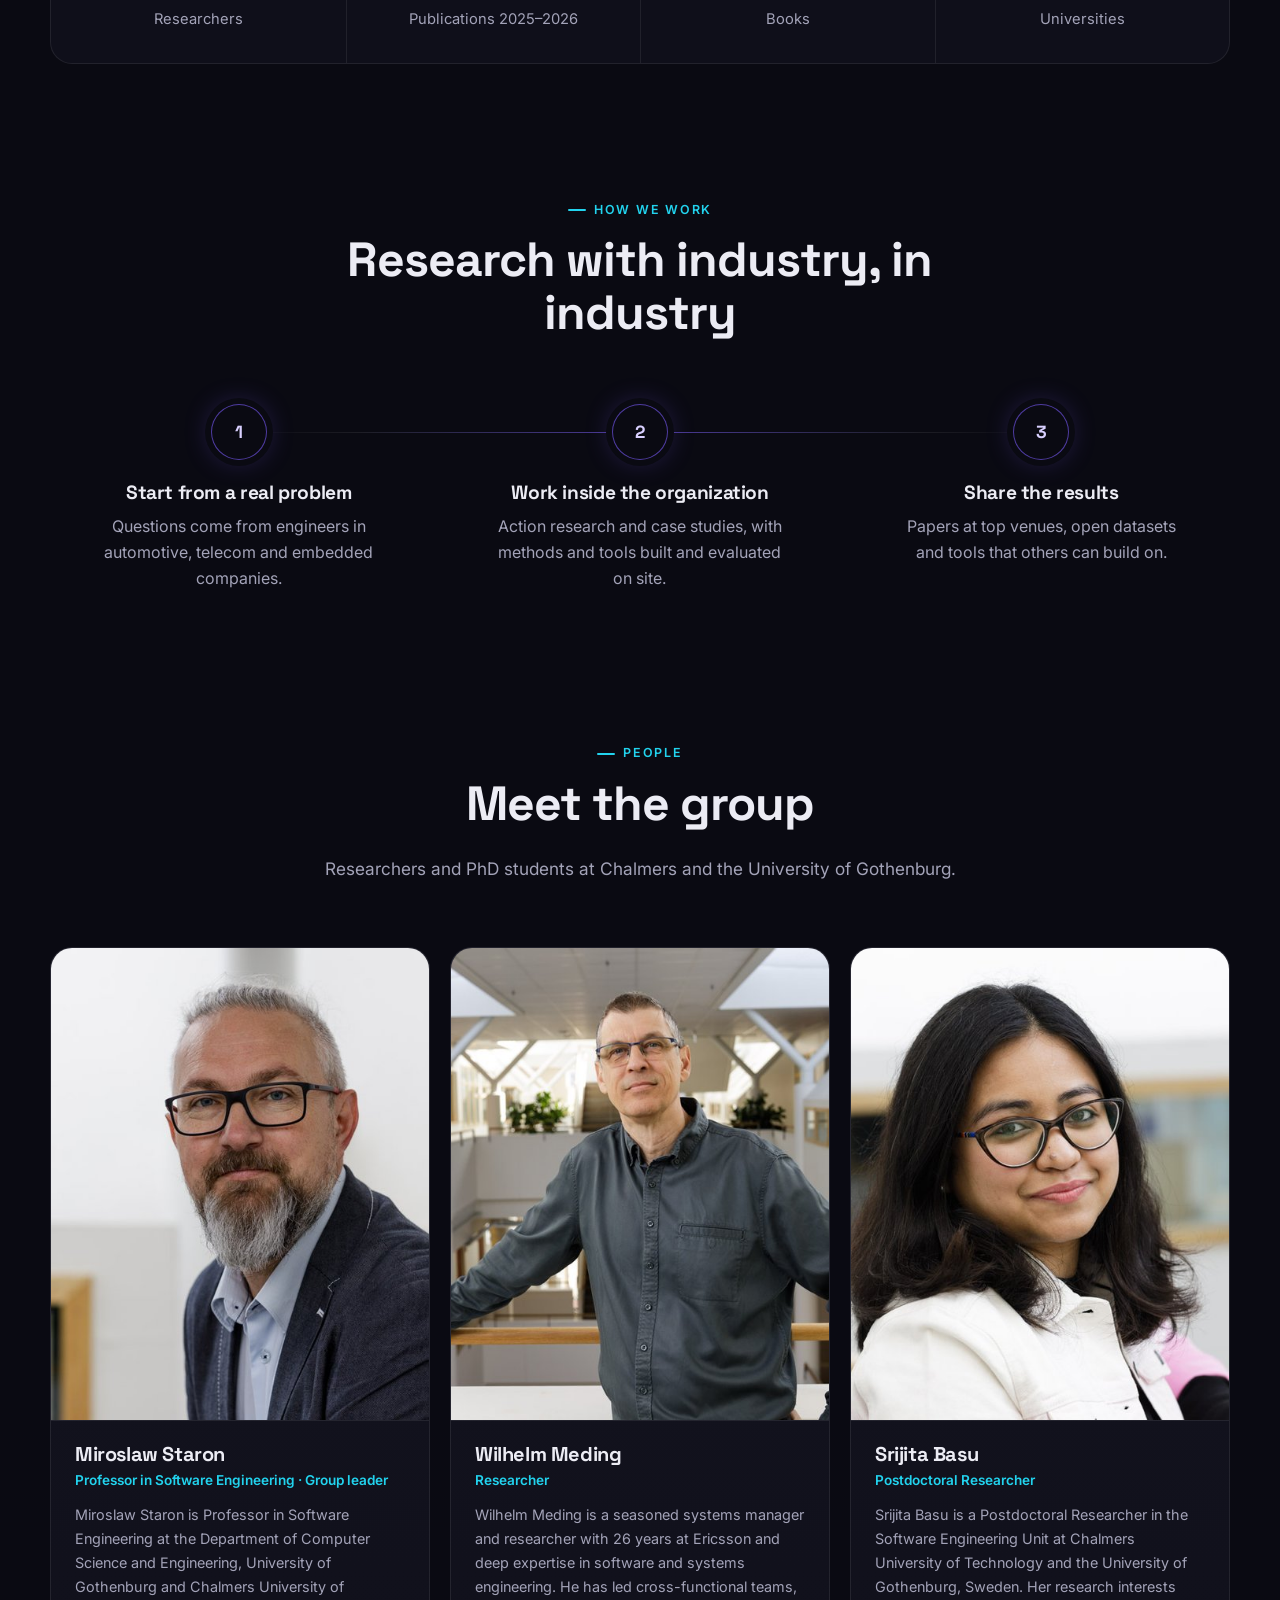
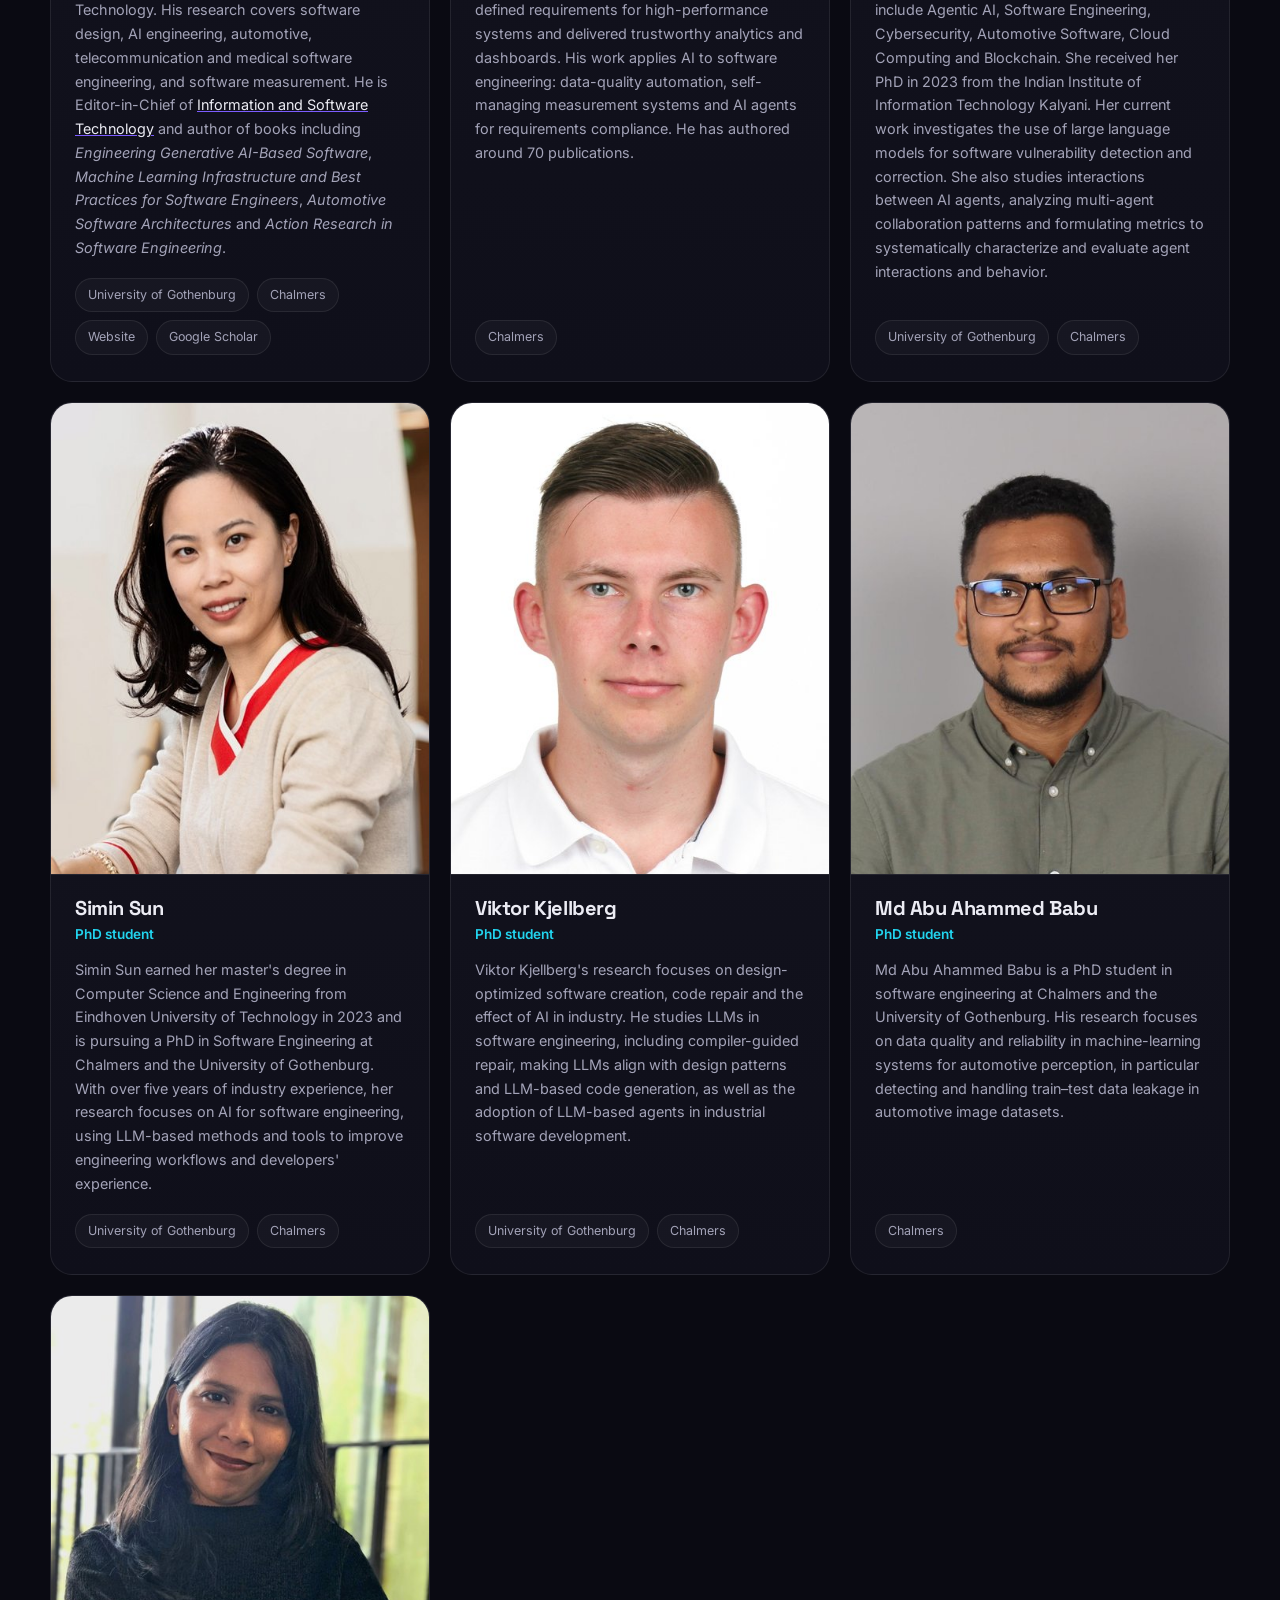
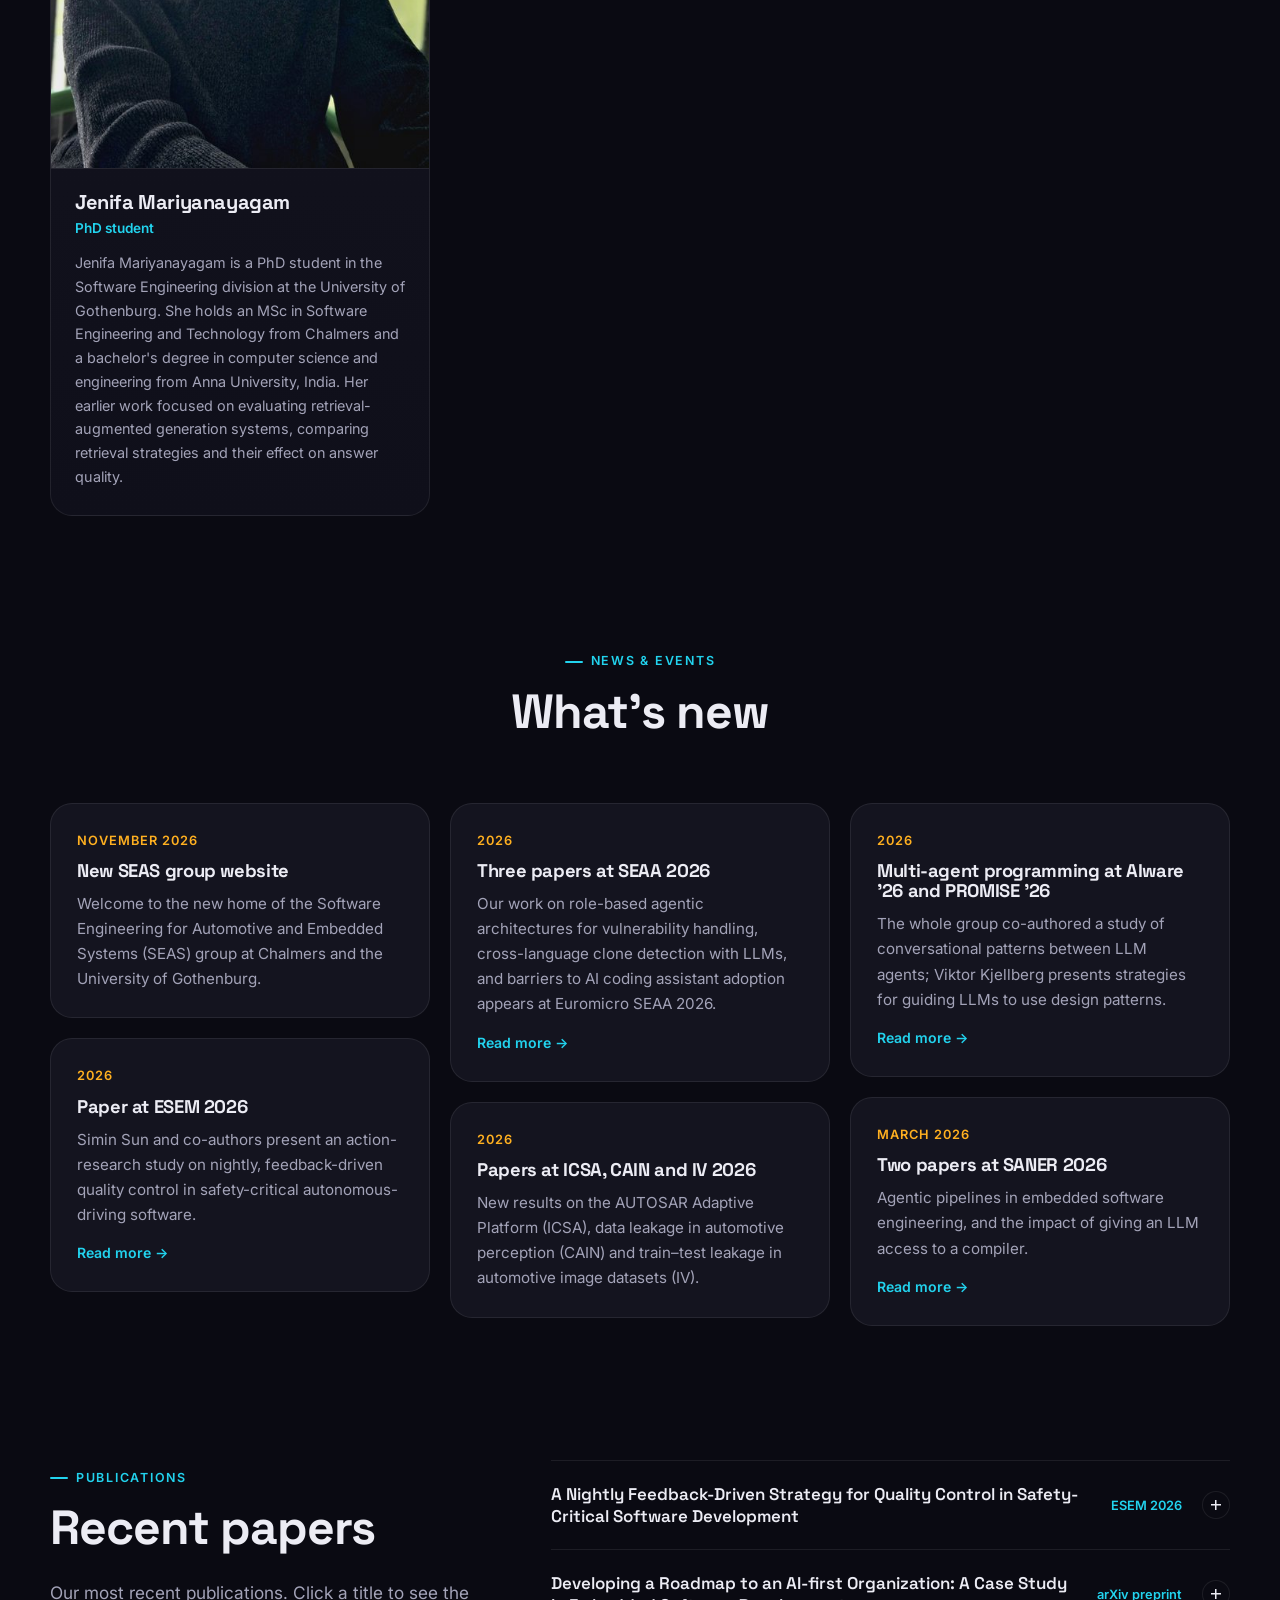
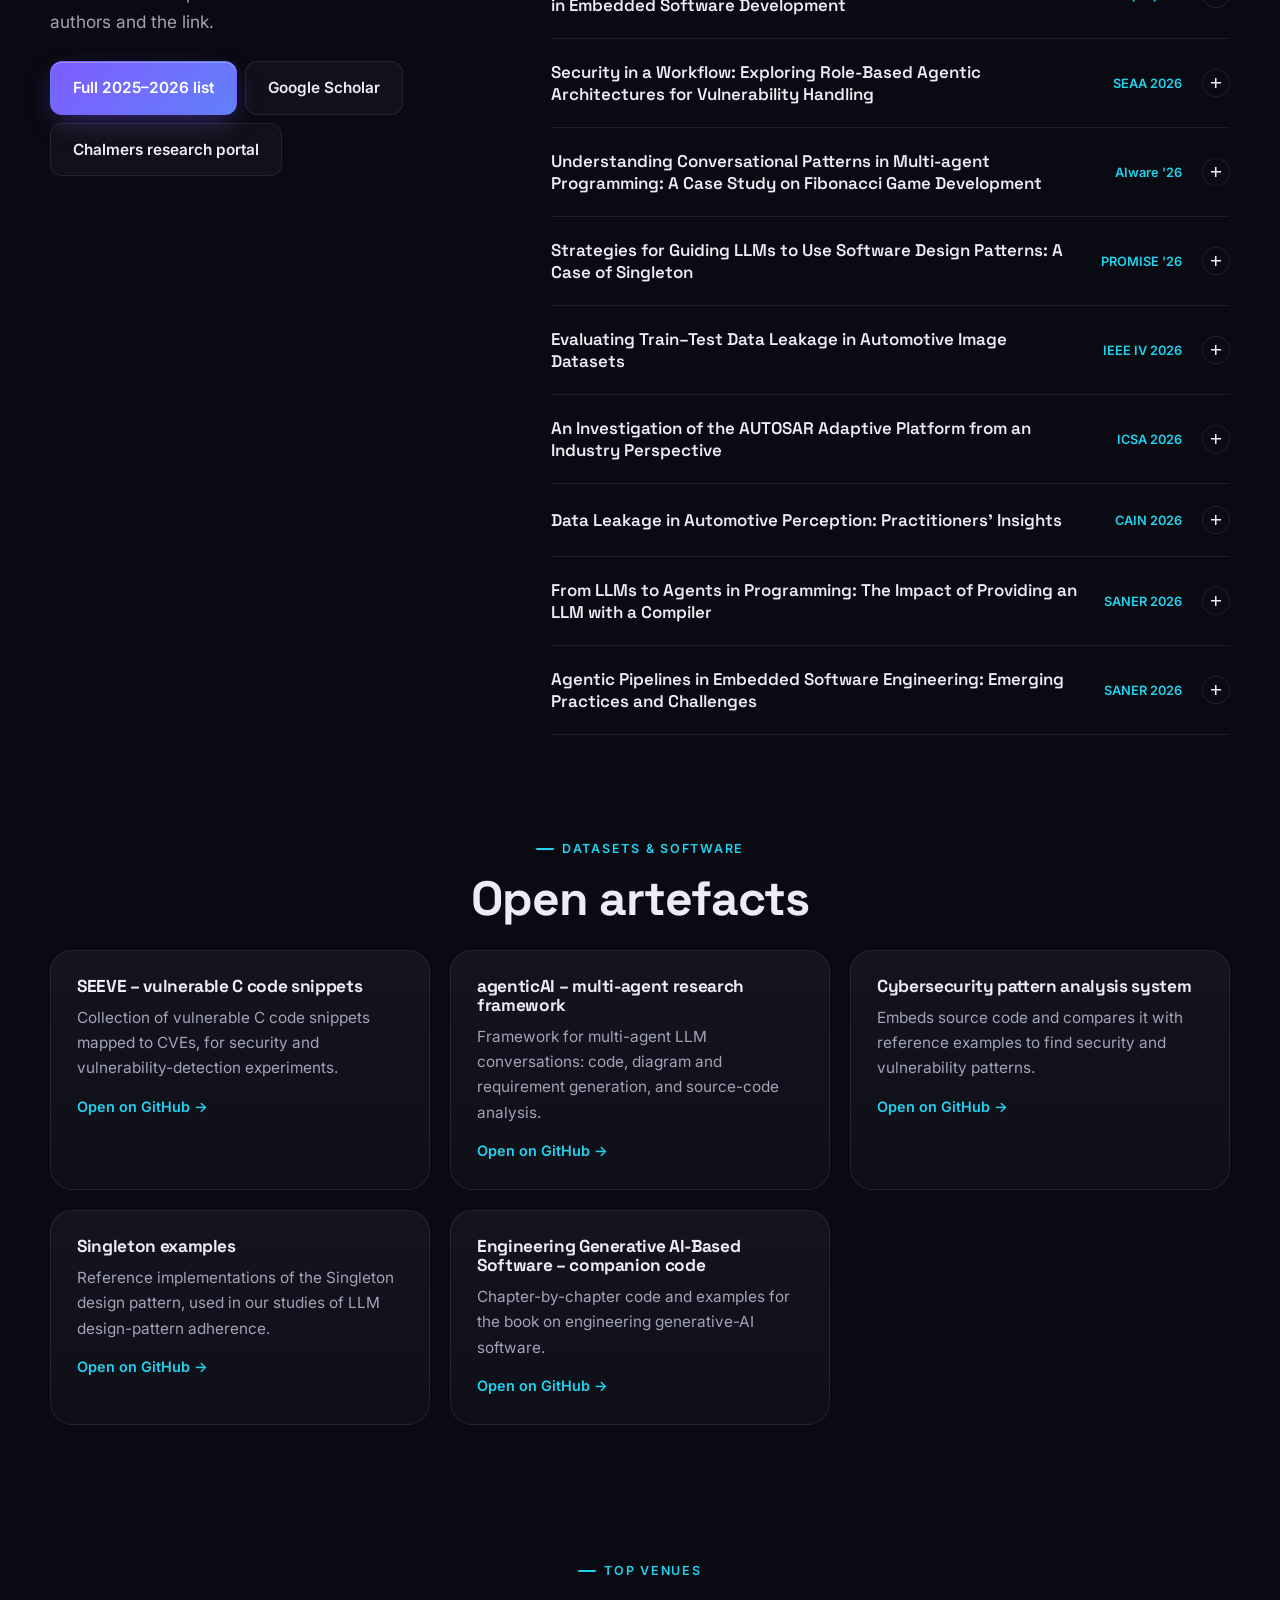
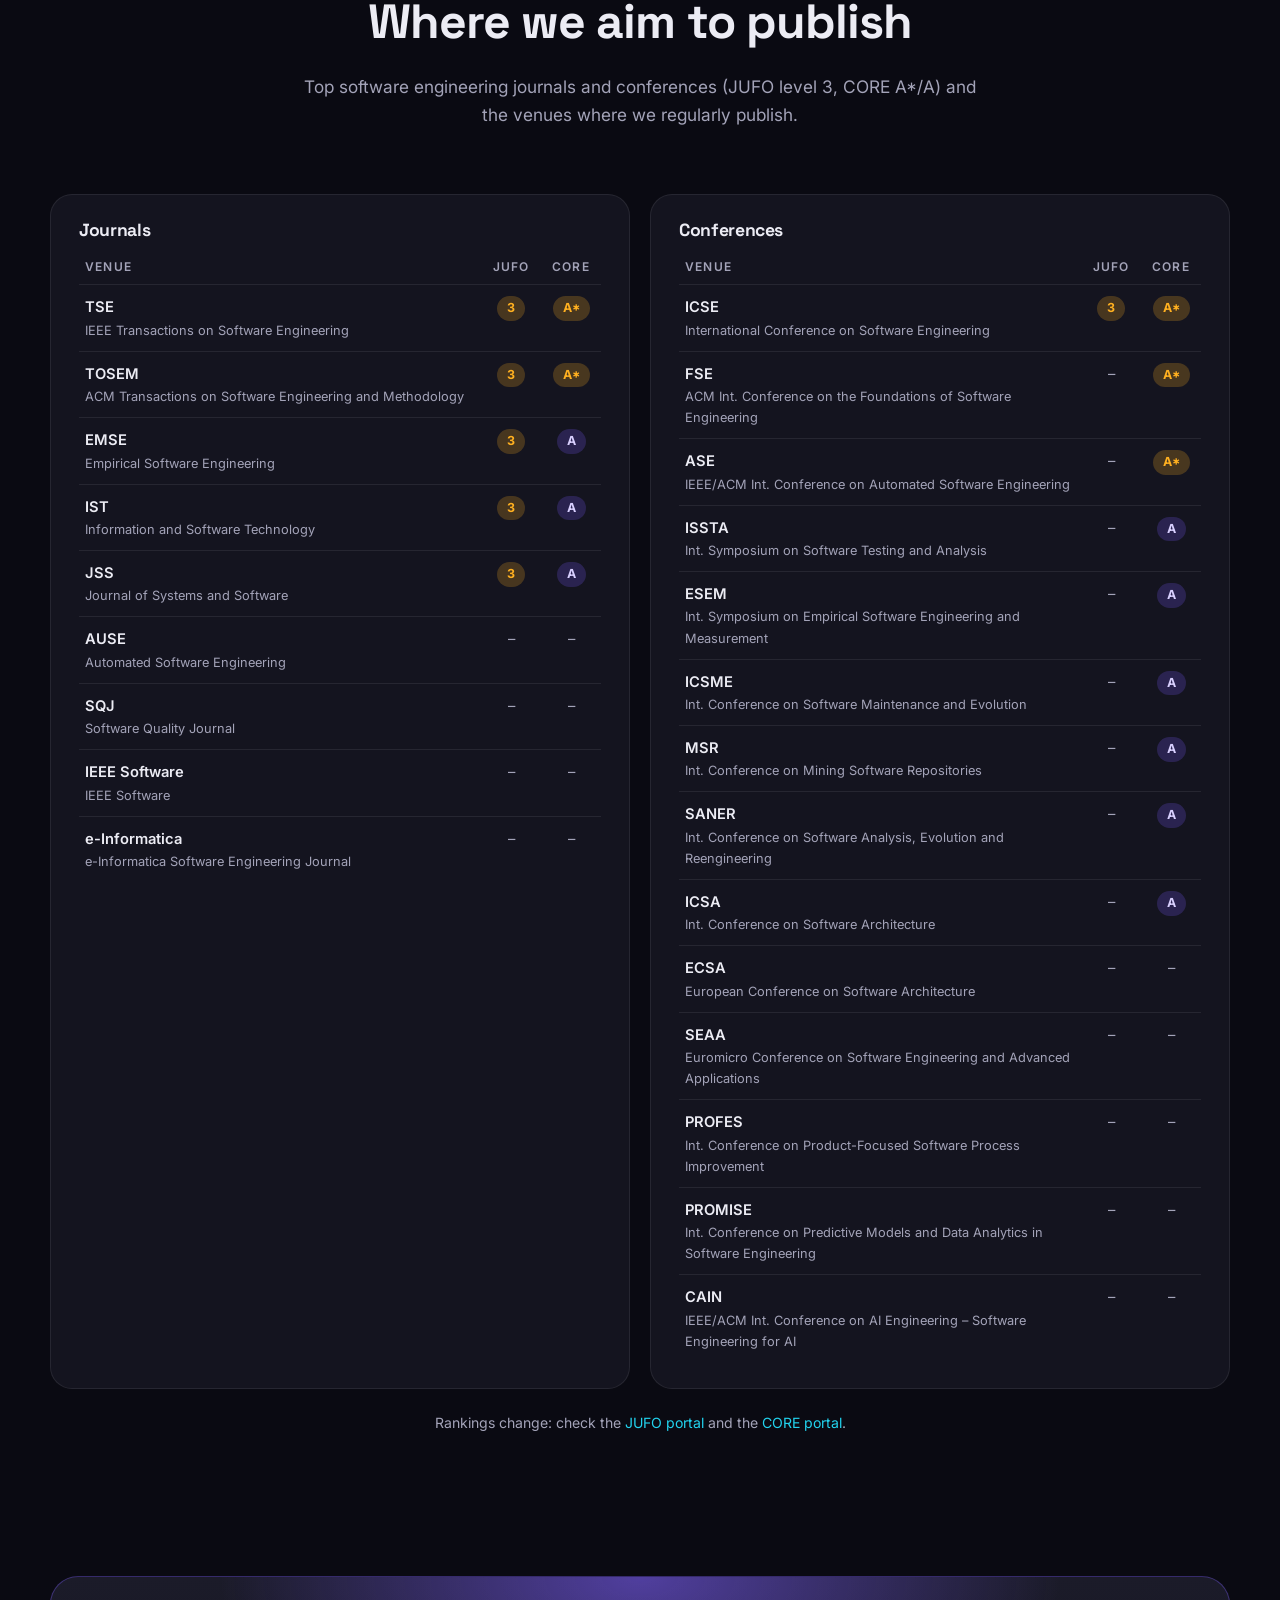
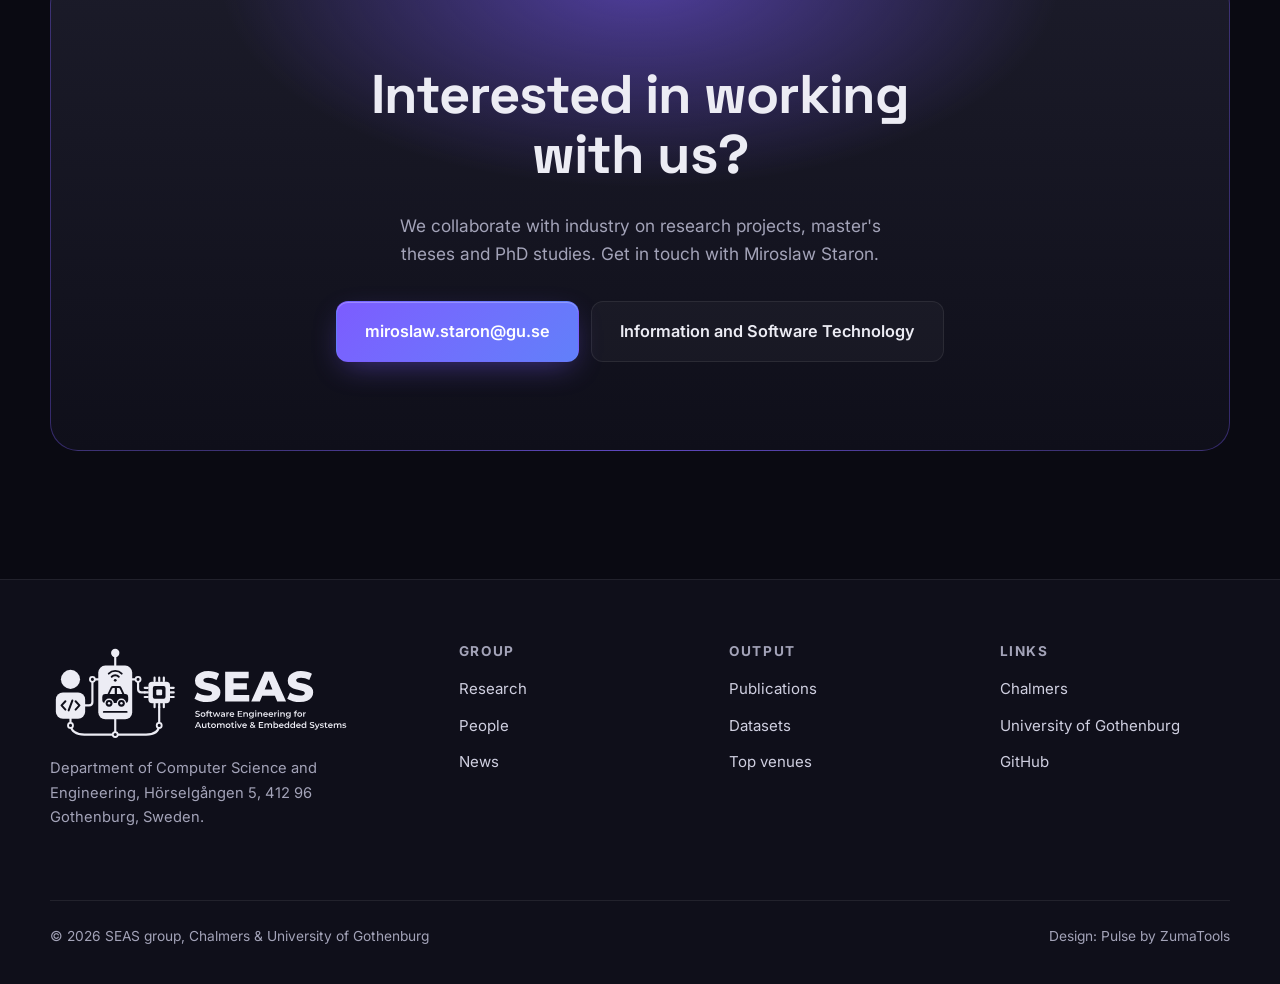
==== commit b15cafb6: "Update venue lists Journals: add Automated Software Engineering, Software Quality Journal, IEEE Soft" ====
--- a/index.html
+++ b/index.html
@@ -205,7 +205,7 @@
         <div class="section-head reveal">
           <span class="eyebrow">Top venues</span>
           <h2 id="venues-title">Where we aim to publish</h2>
-          <p>Software engineering journals and conferences at JUFO level 3 and/or CORE A*/A.</p>
+          <p>Top software engineering journals and conferences (JUFO level 3, CORE A*/A) and the venues where we regularly publish.</p>
         </div>
         <div class="venue-grid">
           <div class="venue-card reveal"><h3>Journals</h3><table class="vt"><thead><tr><th>Venue</th><th>JUFO</th><th>CORE</th></tr></thead><tbody id="vj"></tbody></table></div>
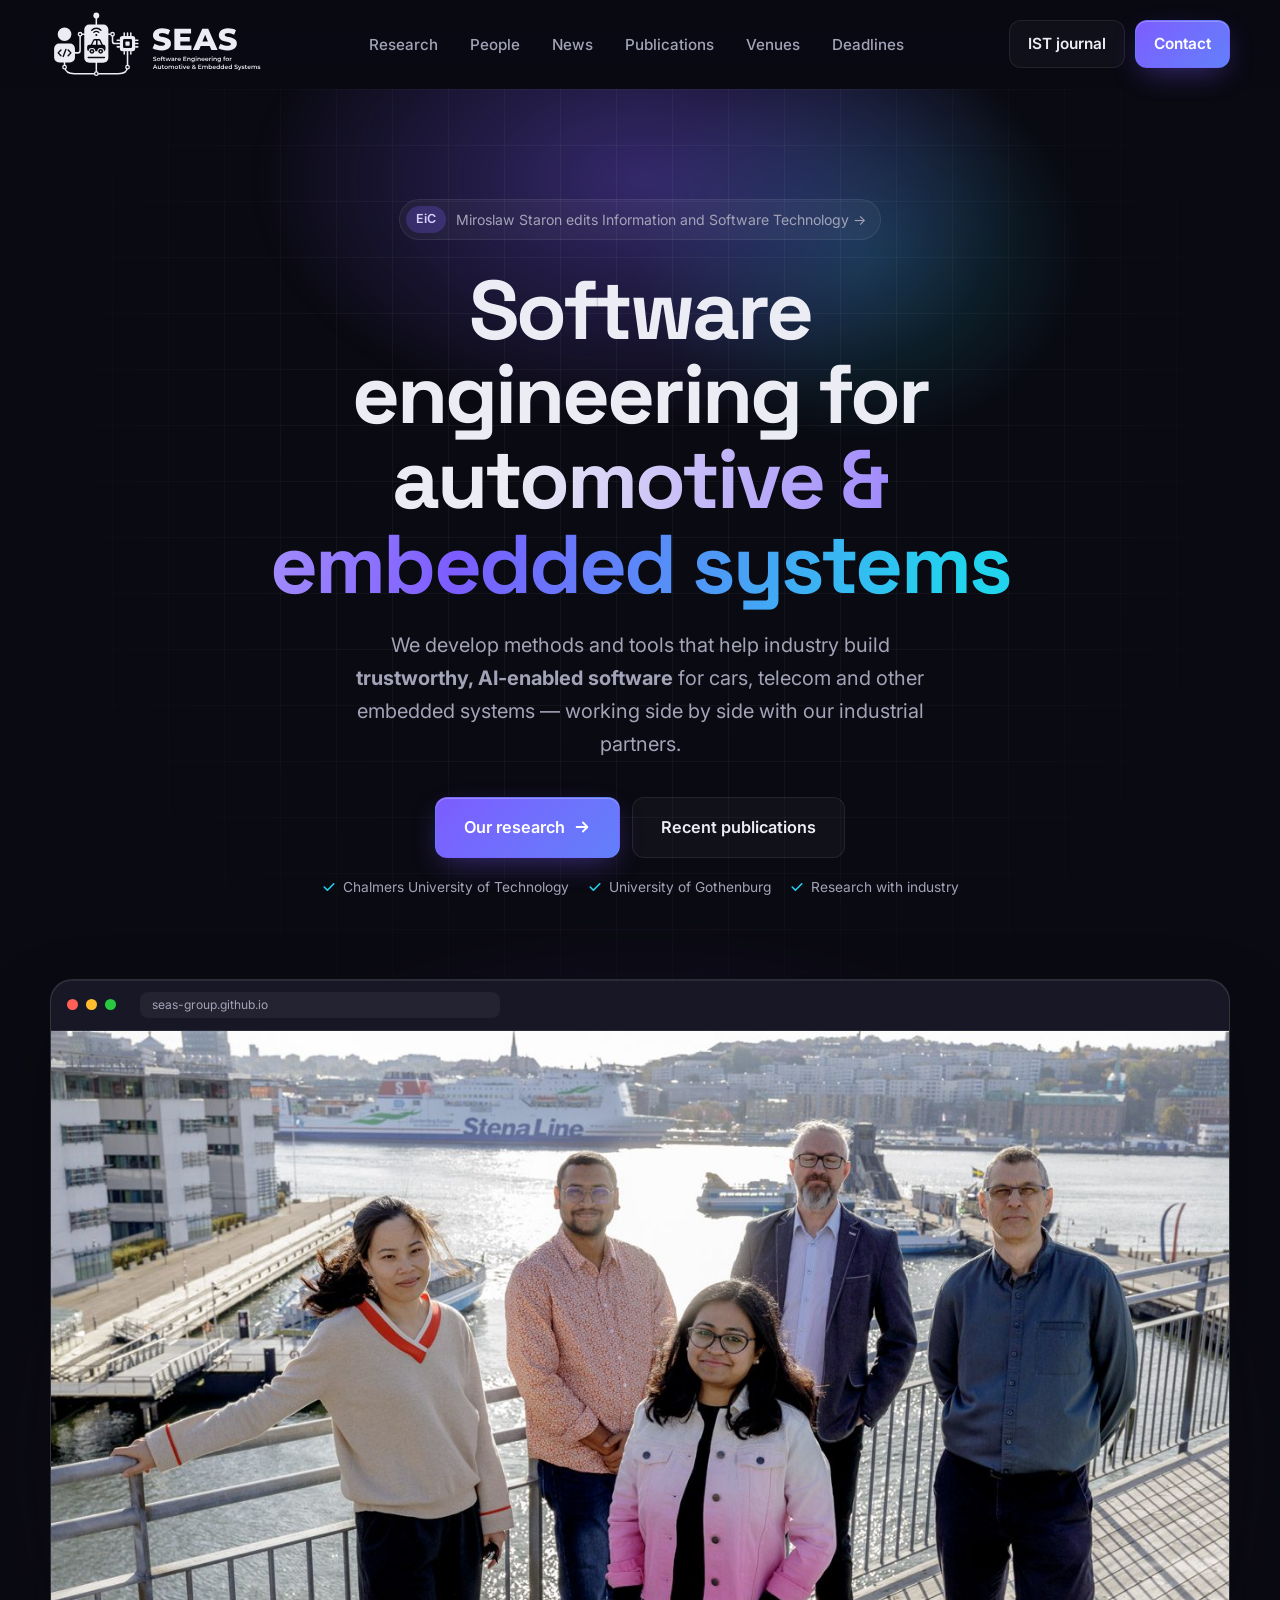
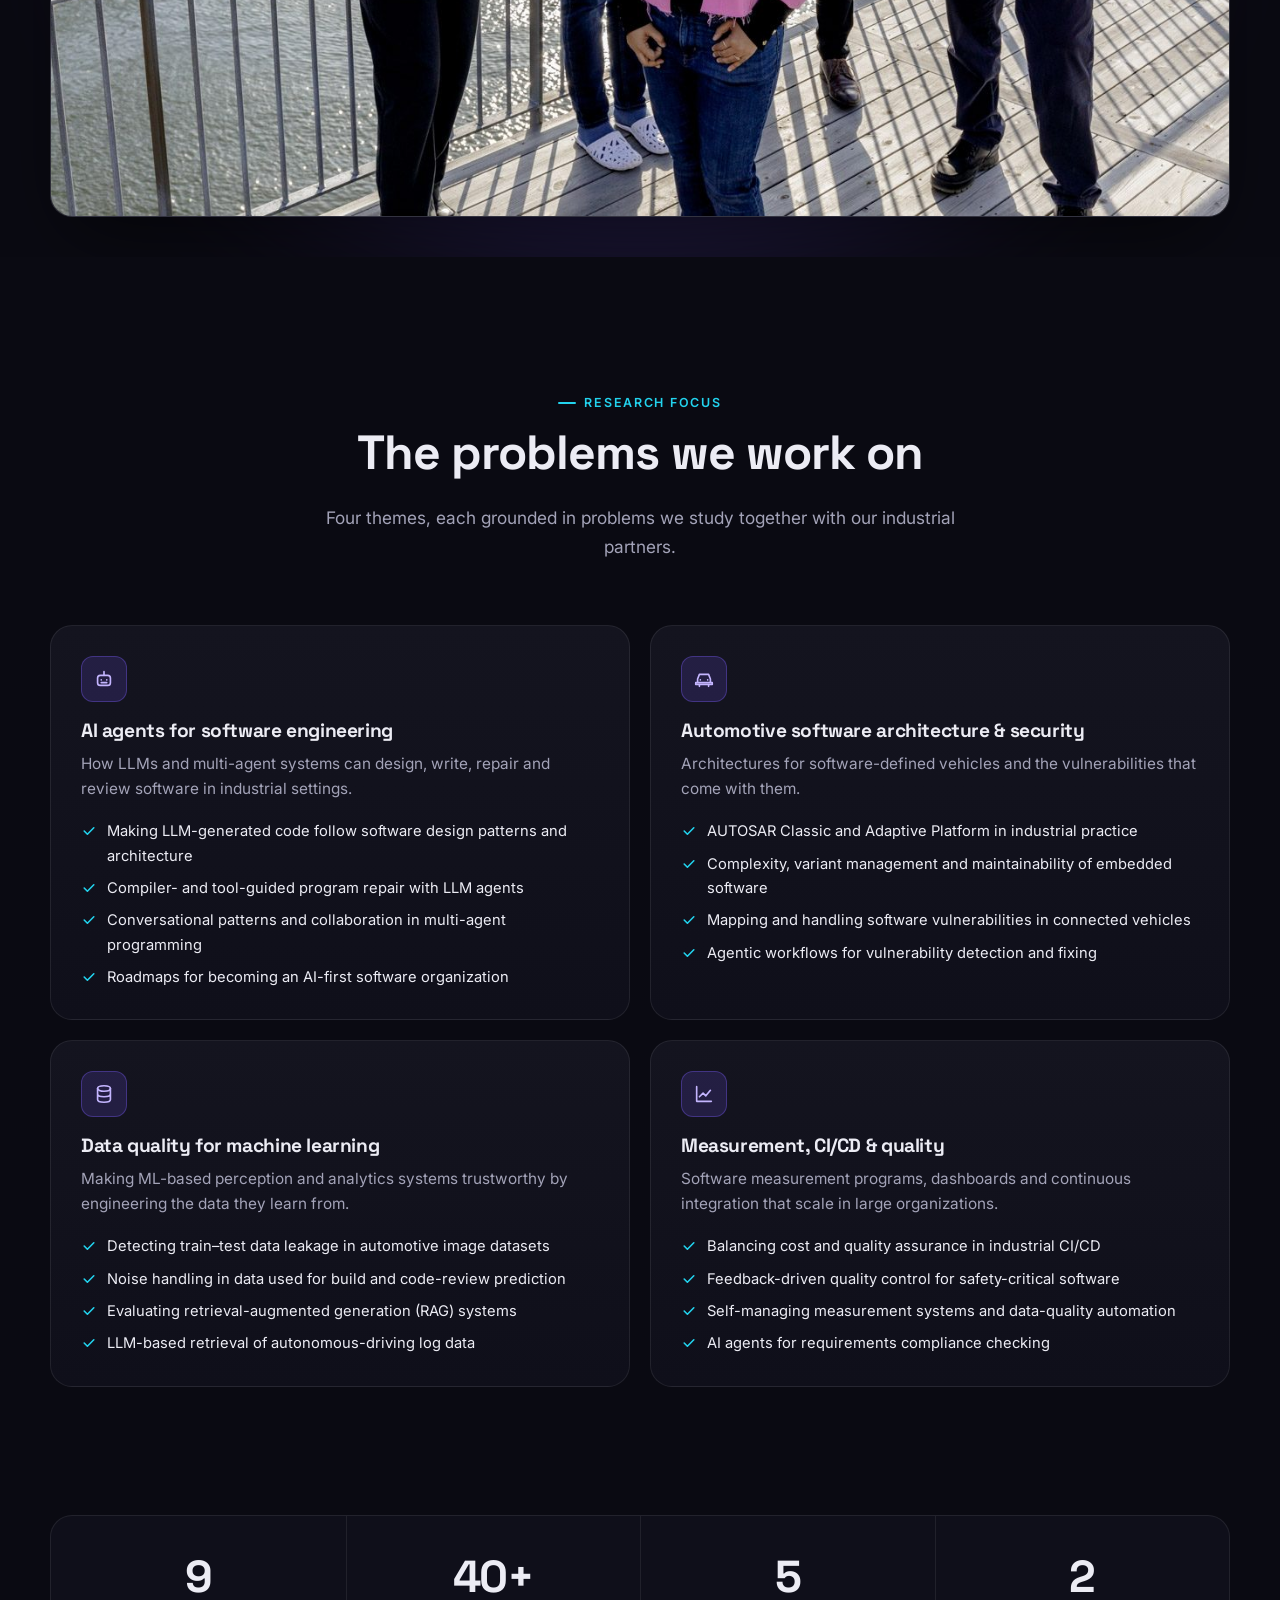
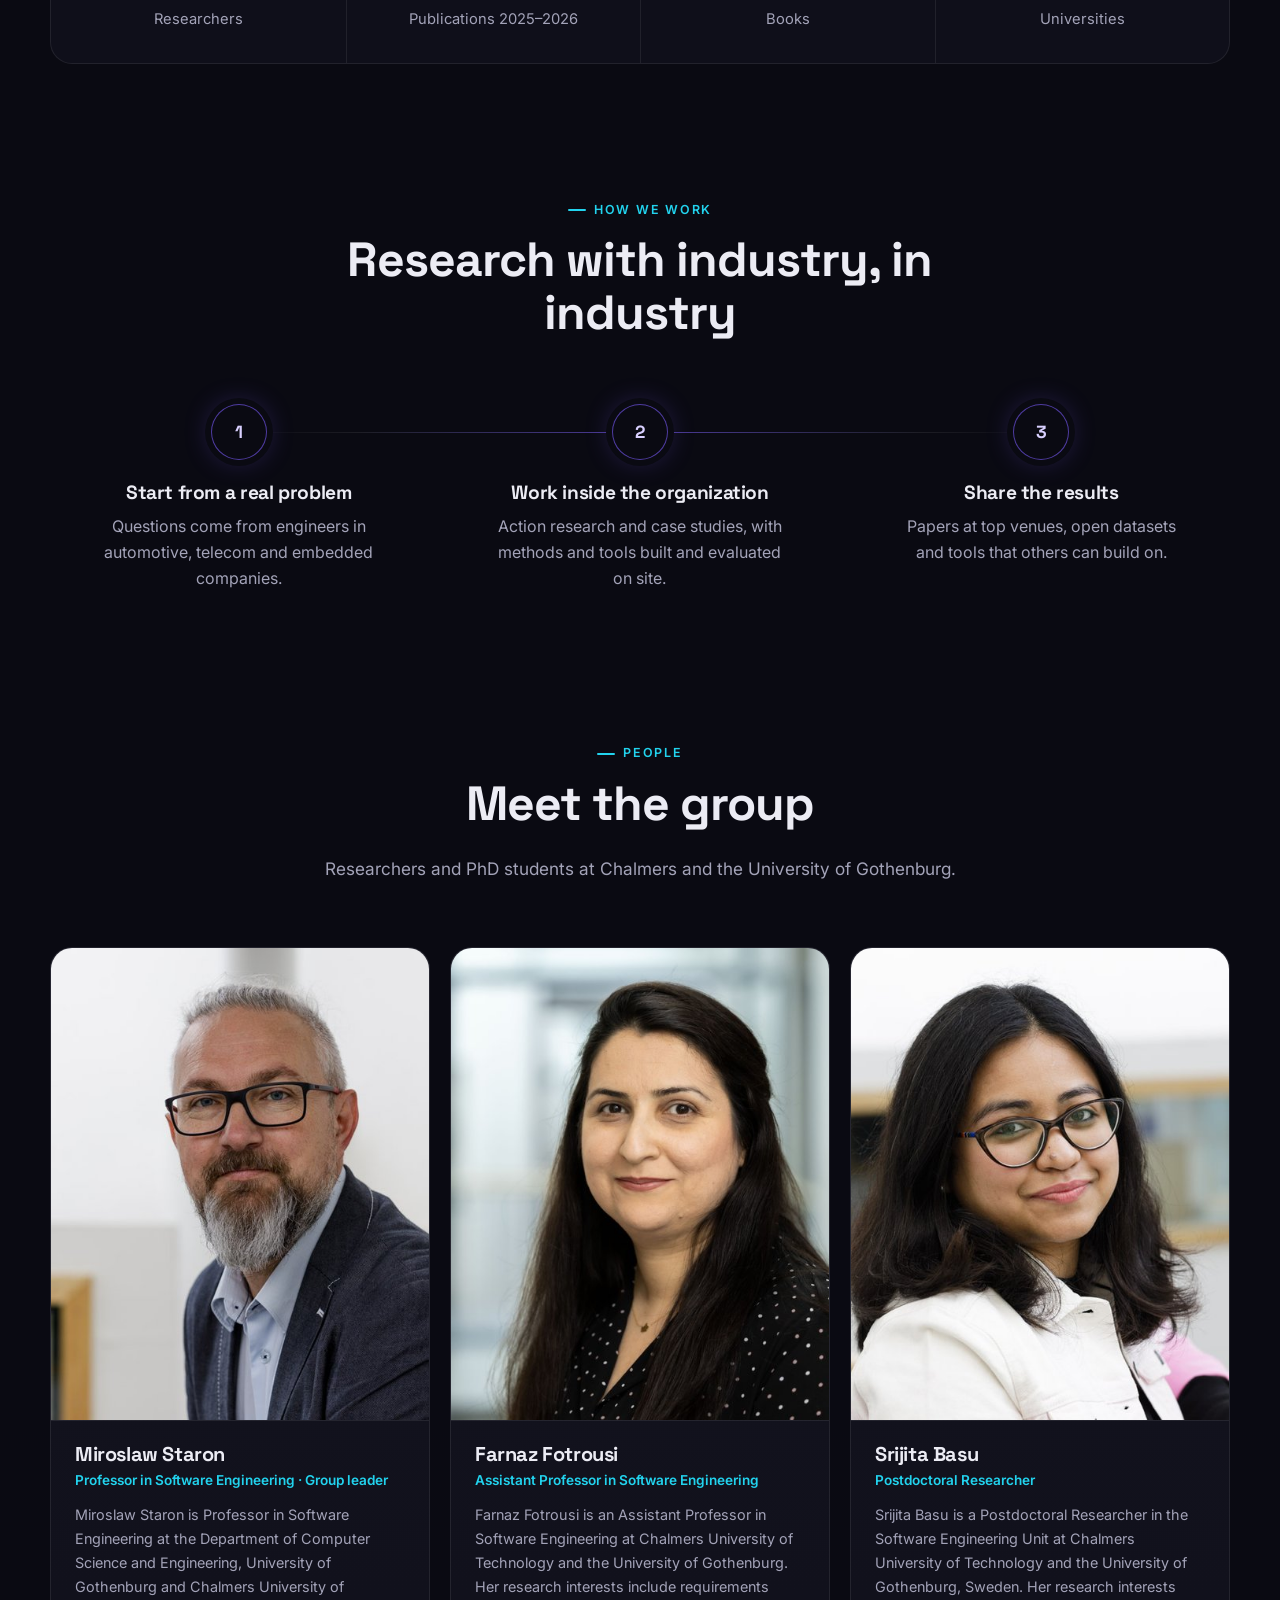
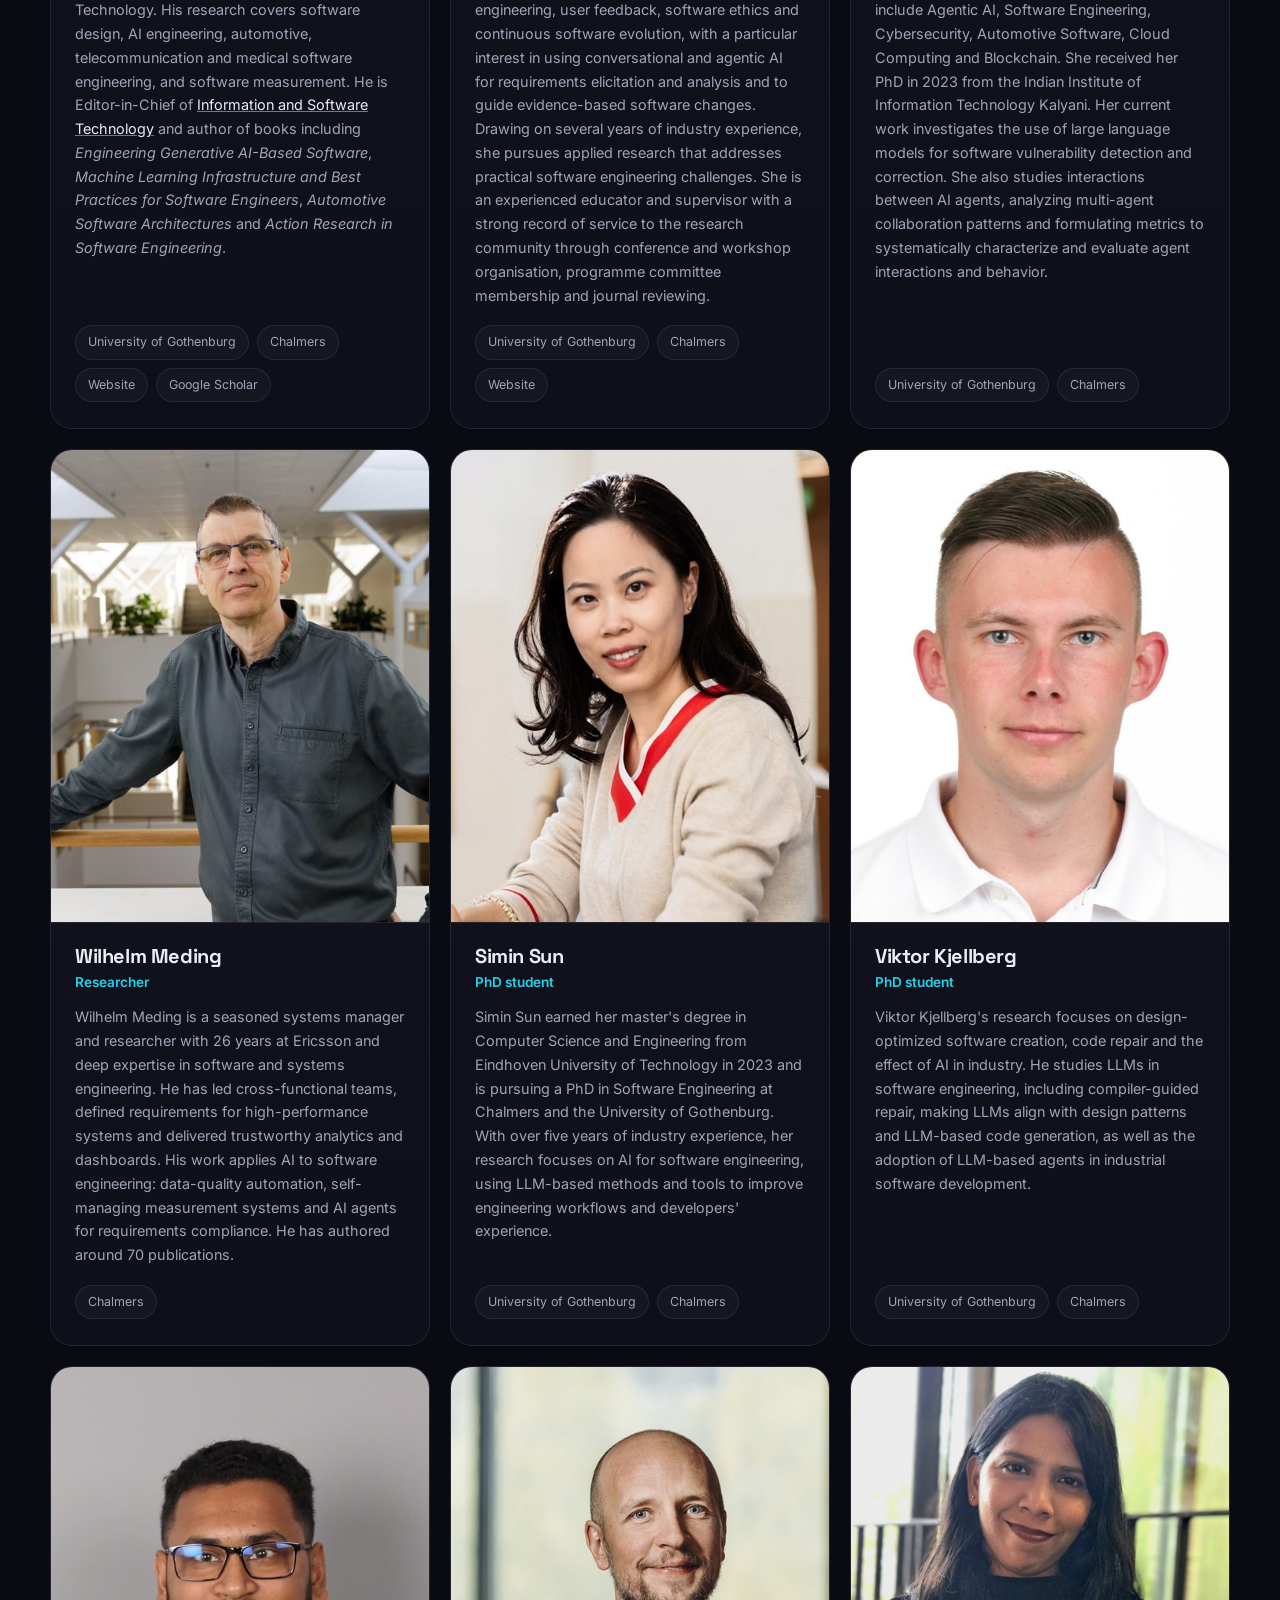
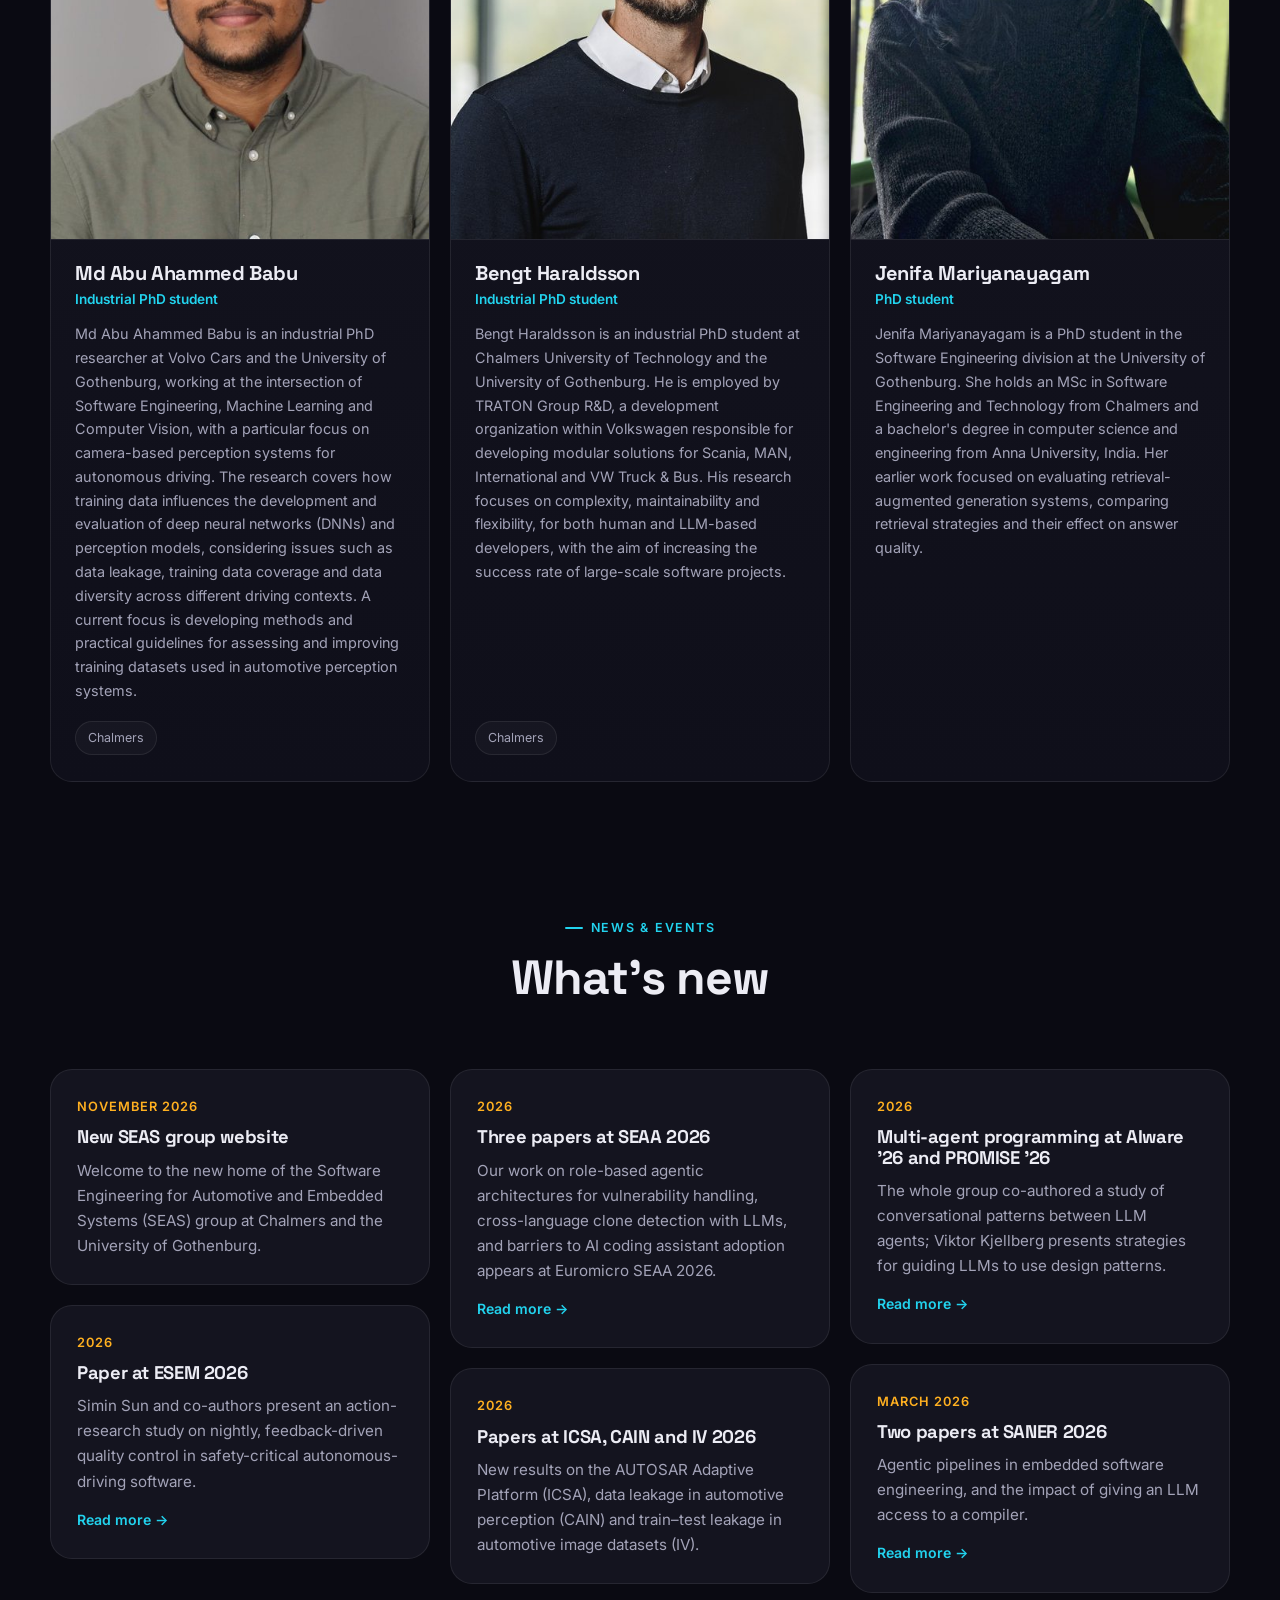
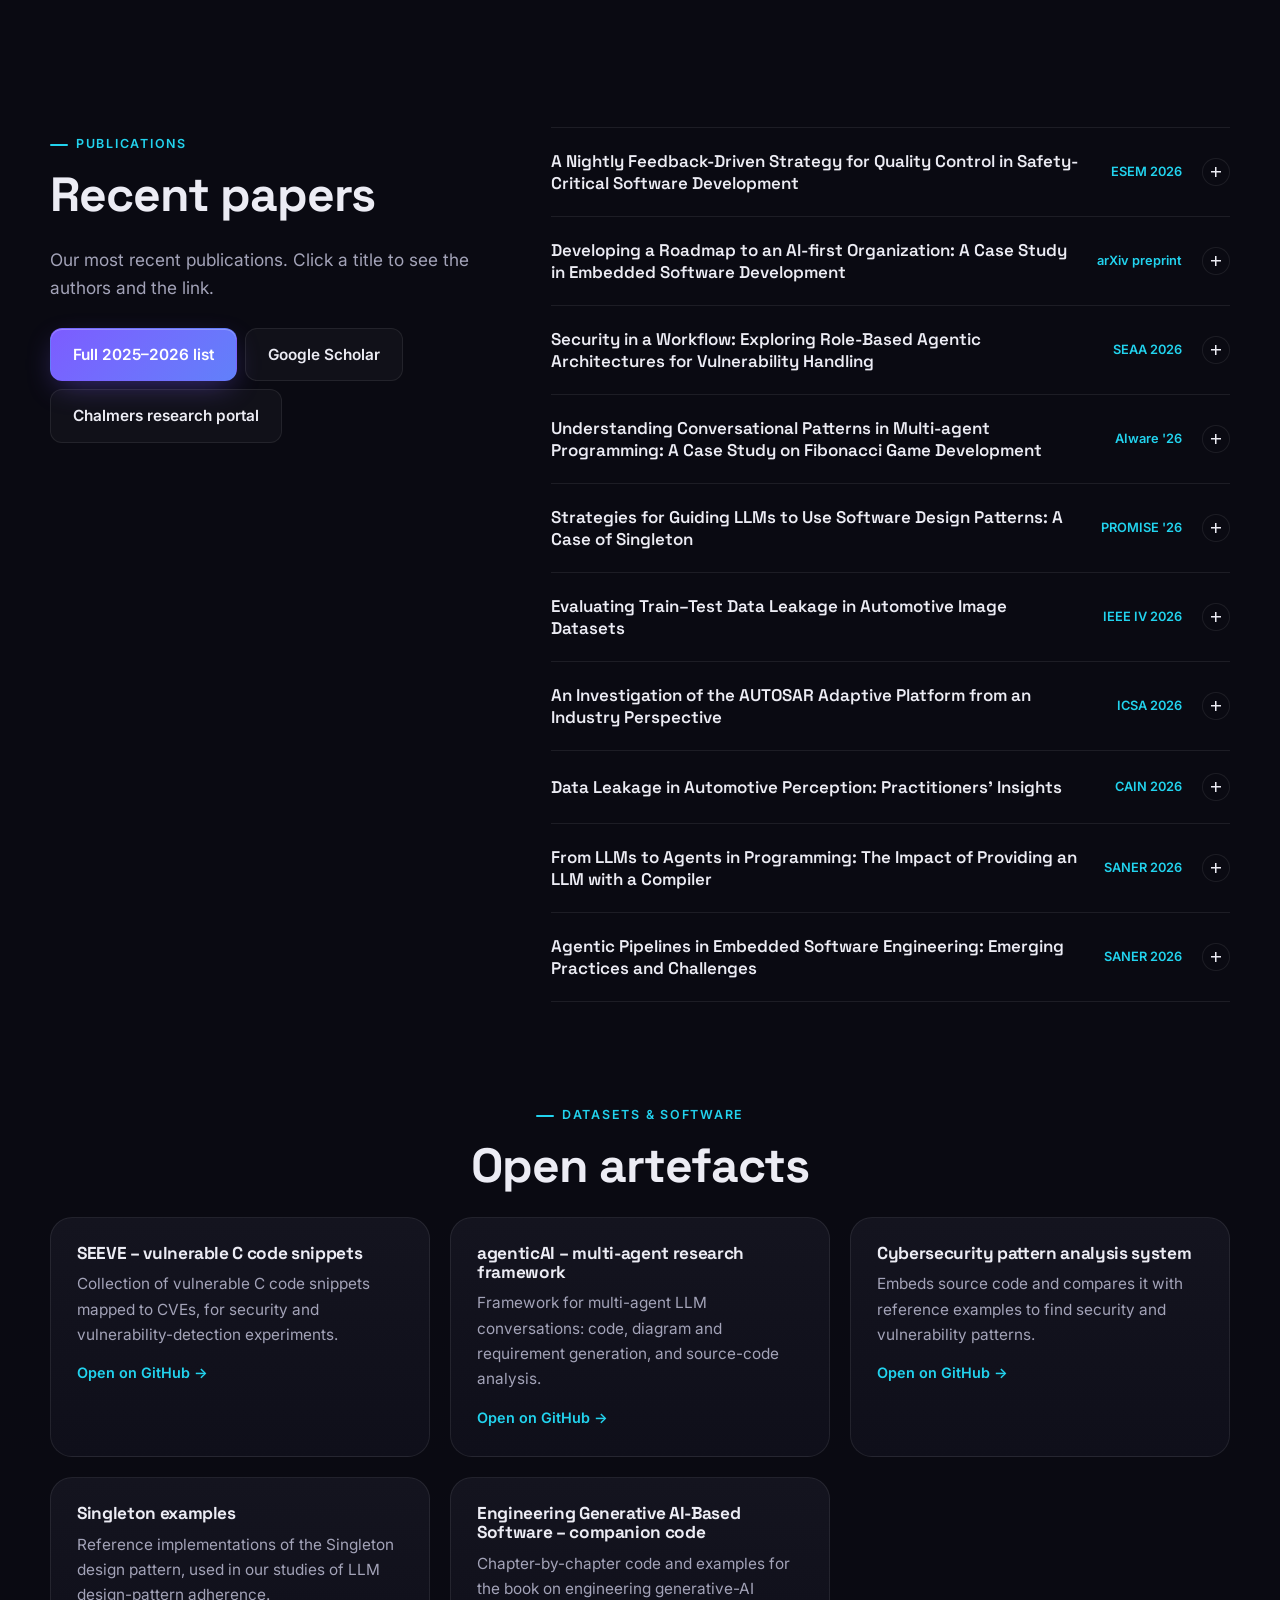
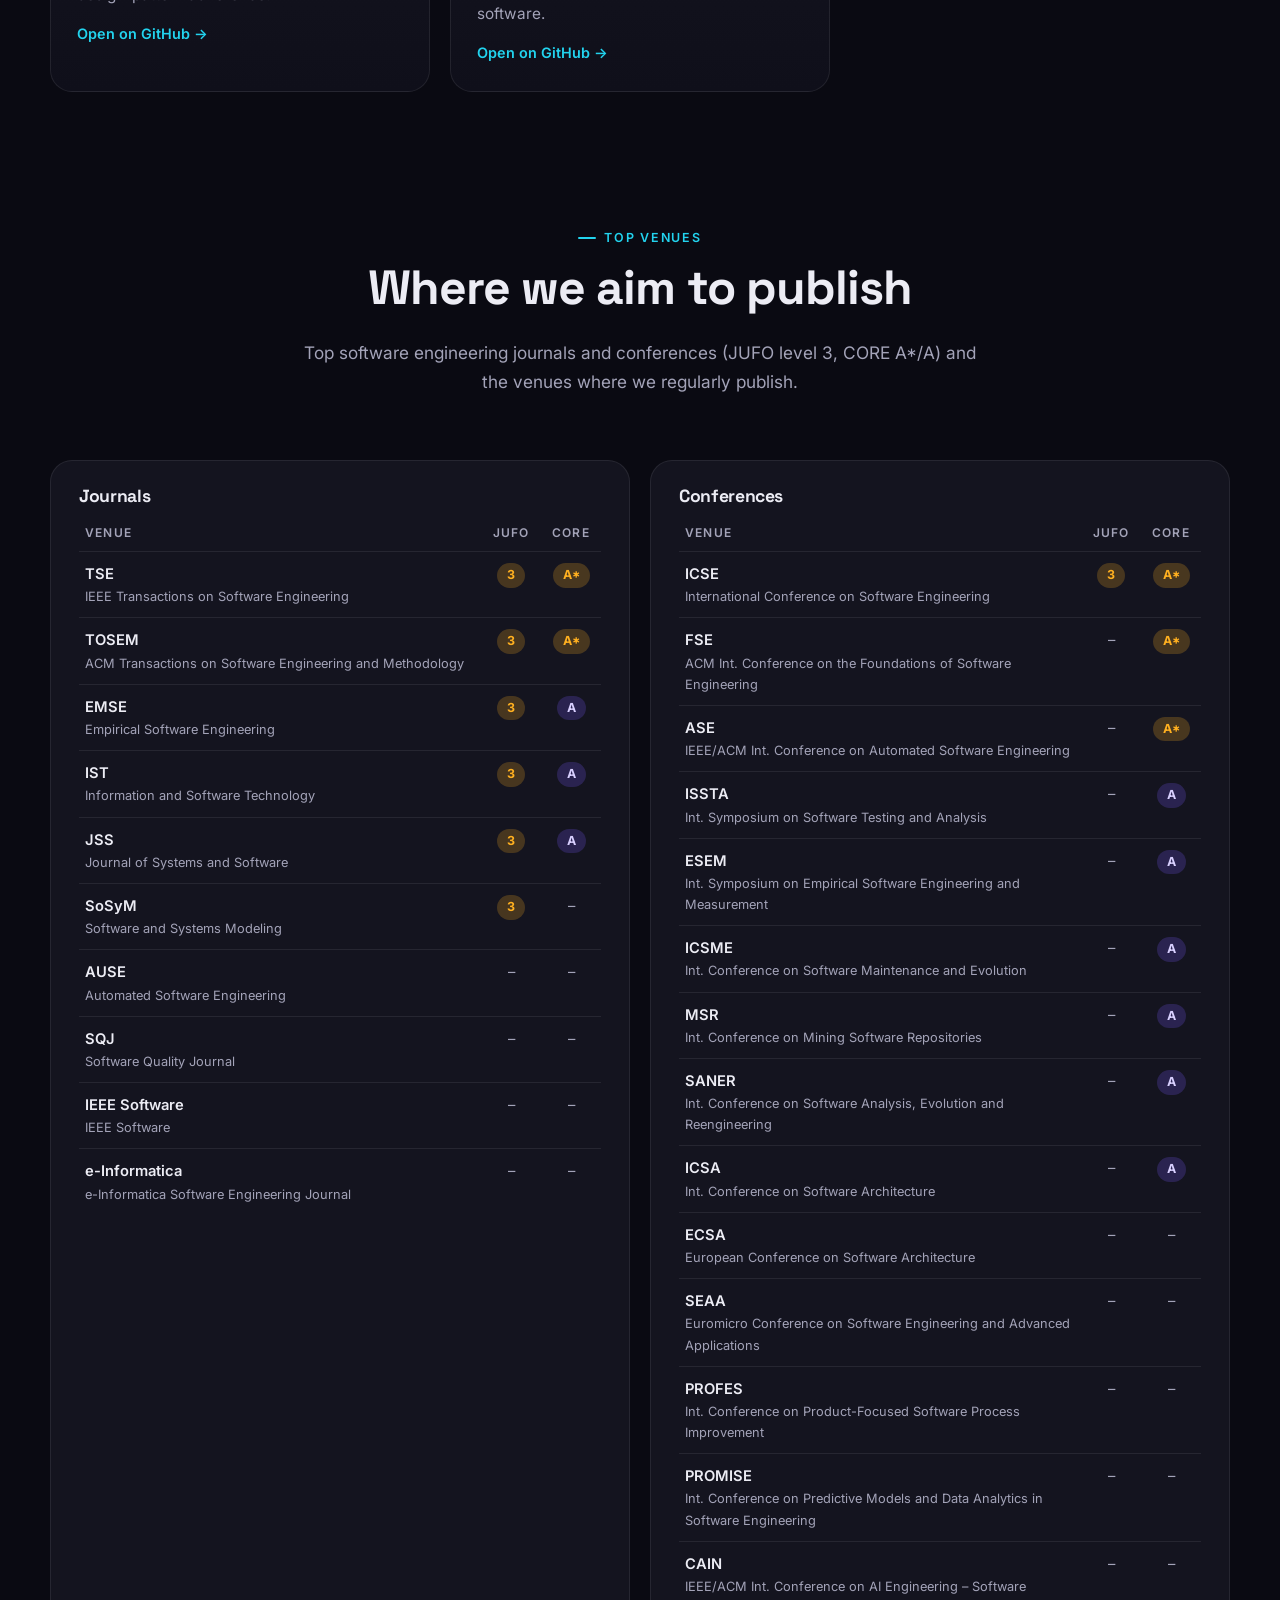
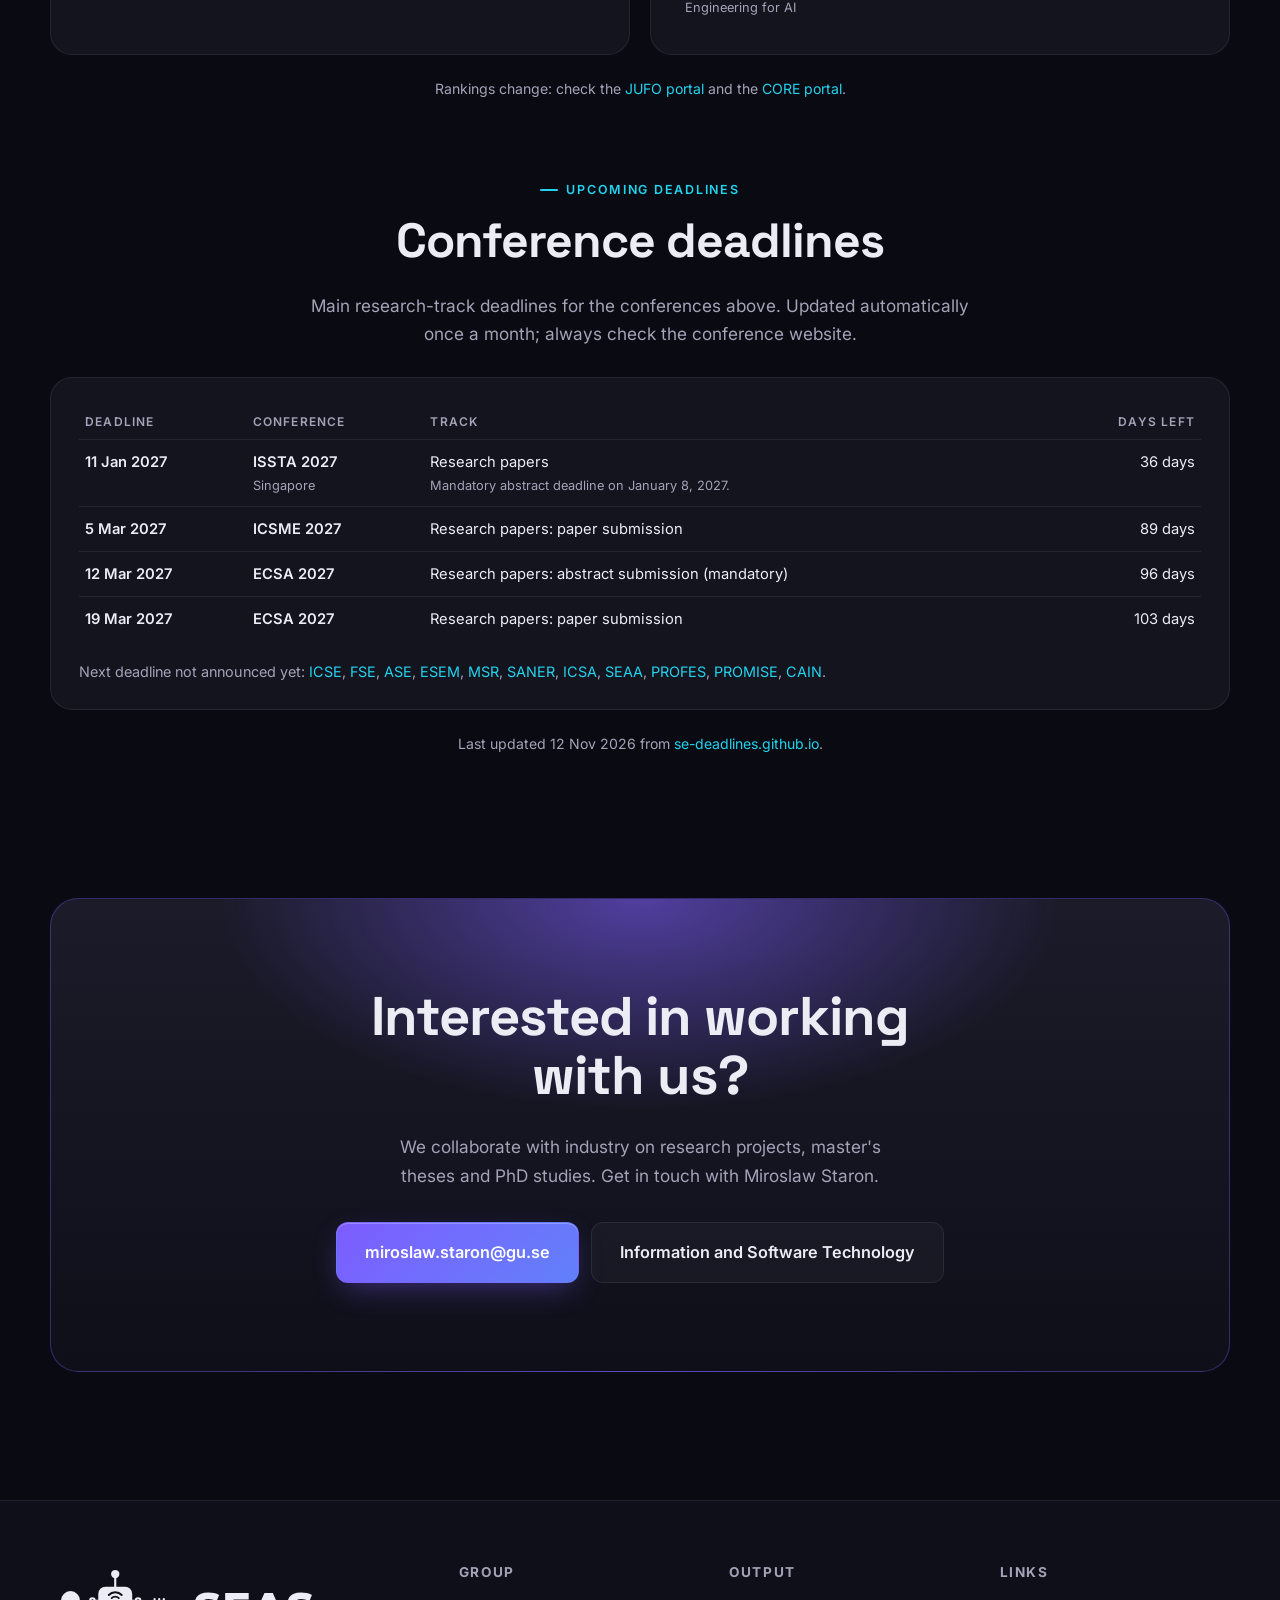
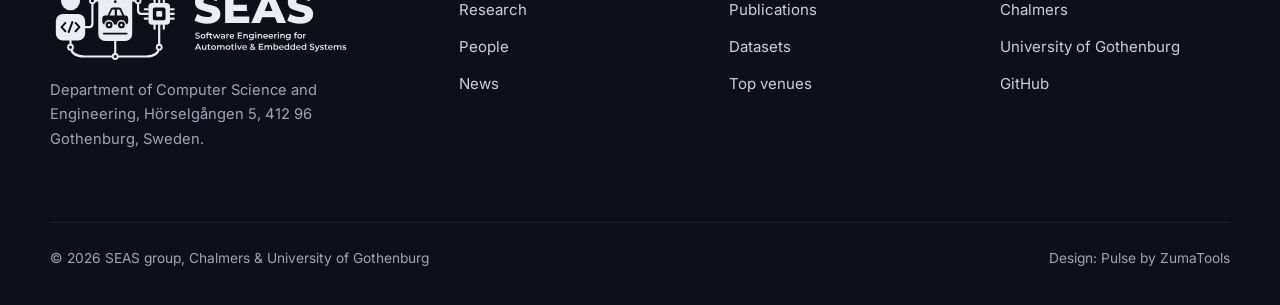
==== commit 39b255f5: "Add upcoming conference deadlines, updated monthly - content/deadlines.js: main-track deadlines for " ====
--- a/index.html
+++ b/index.html
@@ -65,6 +65,14 @@
     .rank.top { background: color-mix(in srgb, var(--accent) 22%, transparent); color: var(--accent); }
     .venue-note { text-align: center; color: var(--muted); font-size: .88rem; margin-top: 22px; }
     .venue-note a { color: var(--brand-2); }
+    .vt.dl th:nth-child(n+2), .vt.dl td:nth-child(n+2) { text-align: left; width: auto; }
+    .vt.dl th:last-child, .vt.dl td:last-child { text-align: right; white-space: nowrap; }
+    .vt.dl td:first-child { white-space: nowrap; font-weight: 600; }
+    .vt.dl td small { display: block; color: var(--muted); font-size: .8rem; }
+    .vt.dl .soon { color: var(--accent); font-weight: 700; }
+    .dl-pending { color: var(--muted); font-size: .9rem; margin: 18px 0 0; }
+    .dl-pending a { color: var(--brand-2); }
+    @media (max-width: 640px) { .vt.dl th:nth-child(3), .vt.dl td:nth-child(3) { display: none; } }
     @media (max-width: 860px) { .venue-grid { grid-template-columns: 1fr; } }
     /* header-logo-test: taller header for the horizontal logo */
     .nav { height: 88px; }
@@ -85,6 +93,7 @@
         <li><a href="#news">News</a></li>
         <li><a href="#publications">Publications</a></li>
         <li><a href="#venues">Venues</a></li>
+        <li><a href="#deadlines">Deadlines</a></li>
       </ul>
       <div class="nav-cta">
         <a class="btn btn-ghost" href="https://www.sciencedirect.com/journal/information-and-software-technology">IST journal</a>
@@ -212,6 +221,22 @@
           <div class="venue-card reveal"><h3>Conferences</h3><table class="vt"><thead><tr><th>Venue</th><th>JUFO</th><th>CORE</th></tr></thead><tbody id="vc"></tbody></table></div>
         </div>
         <p class="venue-note">Rankings change: check the <a href="https://jfp.csc.fi/en/">JUFO portal</a> and the <a href="https://portal.core.edu.au/conf-ranks/">CORE portal</a>.</p>
+
+        <div id="deadlines" class="deadlines reveal">
+          <div class="section-head" style="margin-top:72px;margin-bottom:28px">
+            <span class="eyebrow">Upcoming deadlines</span>
+            <h2>Conference deadlines</h2>
+            <p>Main research-track deadlines for the conferences above. Updated automatically once a month; always check the conference website.</p>
+          </div>
+          <div class="venue-card">
+            <table class="vt dl">
+              <thead><tr><th>Deadline</th><th>Conference</th><th>Track</th><th>Days left</th></tr></thead>
+              <tbody id="dl-list"></tbody>
+            </table>
+            <p class="dl-pending" id="dl-pending"></p>
+          </div>
+          <p class="venue-note" id="dl-updated"></p>
+        </div>
       </div>
     </section>
 
@@ -254,6 +279,7 @@
   <script src="content/publications.js"></script>
   <script src="content/venues.js"></script>
   <script src="content/stats.js"></script>
+  <script src="content/deadlines.js"></script>
   <script>
   (function () {
     function $(id) { return document.getElementById(id); }
@@ -310,6 +336,24 @@
     function vrow(v) { return '<tr><td><a href="' + esc(v.url) + '">' + esc(v.short) + '</a><small>' + esc(v.name) + '</small></td><td>' + rank(v.jufo, "3") + '</td><td>' + rank(v.core, "A*") + '</td></tr>'; }
     fill("vj", SEAS_VENUES_JOURNALS, vrow);
     fill("vc", SEAS_VENUES_CONFERENCES, vrow);
+
+    if (typeof SEAS_DEADLINES !== "undefined") {
+      var today = new Date(); today.setHours(0, 0, 0, 0);
+      var fmt = function (iso) { return new Date(iso + "T00:00:00").toLocaleDateString("en-GB", { day: "numeric", month: "short", year: "numeric" }); };
+      var upcoming = SEAS_DEADLINES.filter(function (d) { return new Date(d.date + "T00:00:00") >= today; });
+      fill("dl-list", upcoming, function (d) {
+        var days = Math.round((new Date(d.date + "T00:00:00") - today) / 86400000);
+        return '<tr><td>' + fmt(d.date) + '</td><td><a href="' + esc(d.url) + '">' + esc(d.edition) + '</a>' + (d.place ? '<small>' + esc(d.place) + '</small>' : '') + '</td>' +
+          '<td>' + esc(d.what) + (d.note ? '<small>' + esc(d.note) + '</small>' : '') + '</td>' +
+          '<td' + (days <= 30 ? ' class="soon"' : '') + '>' + (days === 0 ? 'today' : days + ' days') + '</td></tr>';
+      });
+      if (!upcoming.length) $("dl-list").innerHTML = '<tr><td colspan="4" style="color:var(--muted)">No upcoming deadlines are known right now.</td></tr>';
+      var have = {}; upcoming.forEach(function (d) { have[d.conf] = true; });
+      var pend = SEAS_DEADLINES_PENDING.concat(SEAS_DEADLINES.filter(function (d) { return !have[d.conf]; }).map(function (d) { return { conf: d.conf, url: d.url }; }))
+        .filter(function (p, i, a) { return !have[p.conf] && a.findIndex(function (q) { return q.conf === p.conf; }) === i; });
+      if (pend.length) $("dl-pending").innerHTML = 'Next deadline not announced yet: ' + pend.map(function (p) { return '<a href="' + esc(p.url) + '">' + esc(p.conf) + '</a>'; }).join(", ") + '.';
+      $("dl-updated").innerHTML = 'Last updated ' + fmt(SEAS_DEADLINES_UPDATED) + ' from <a href="https://se-deadlines.github.io/">se-deadlines.github.io</a>.';
+    }
   })();
   </script>
 </body>
